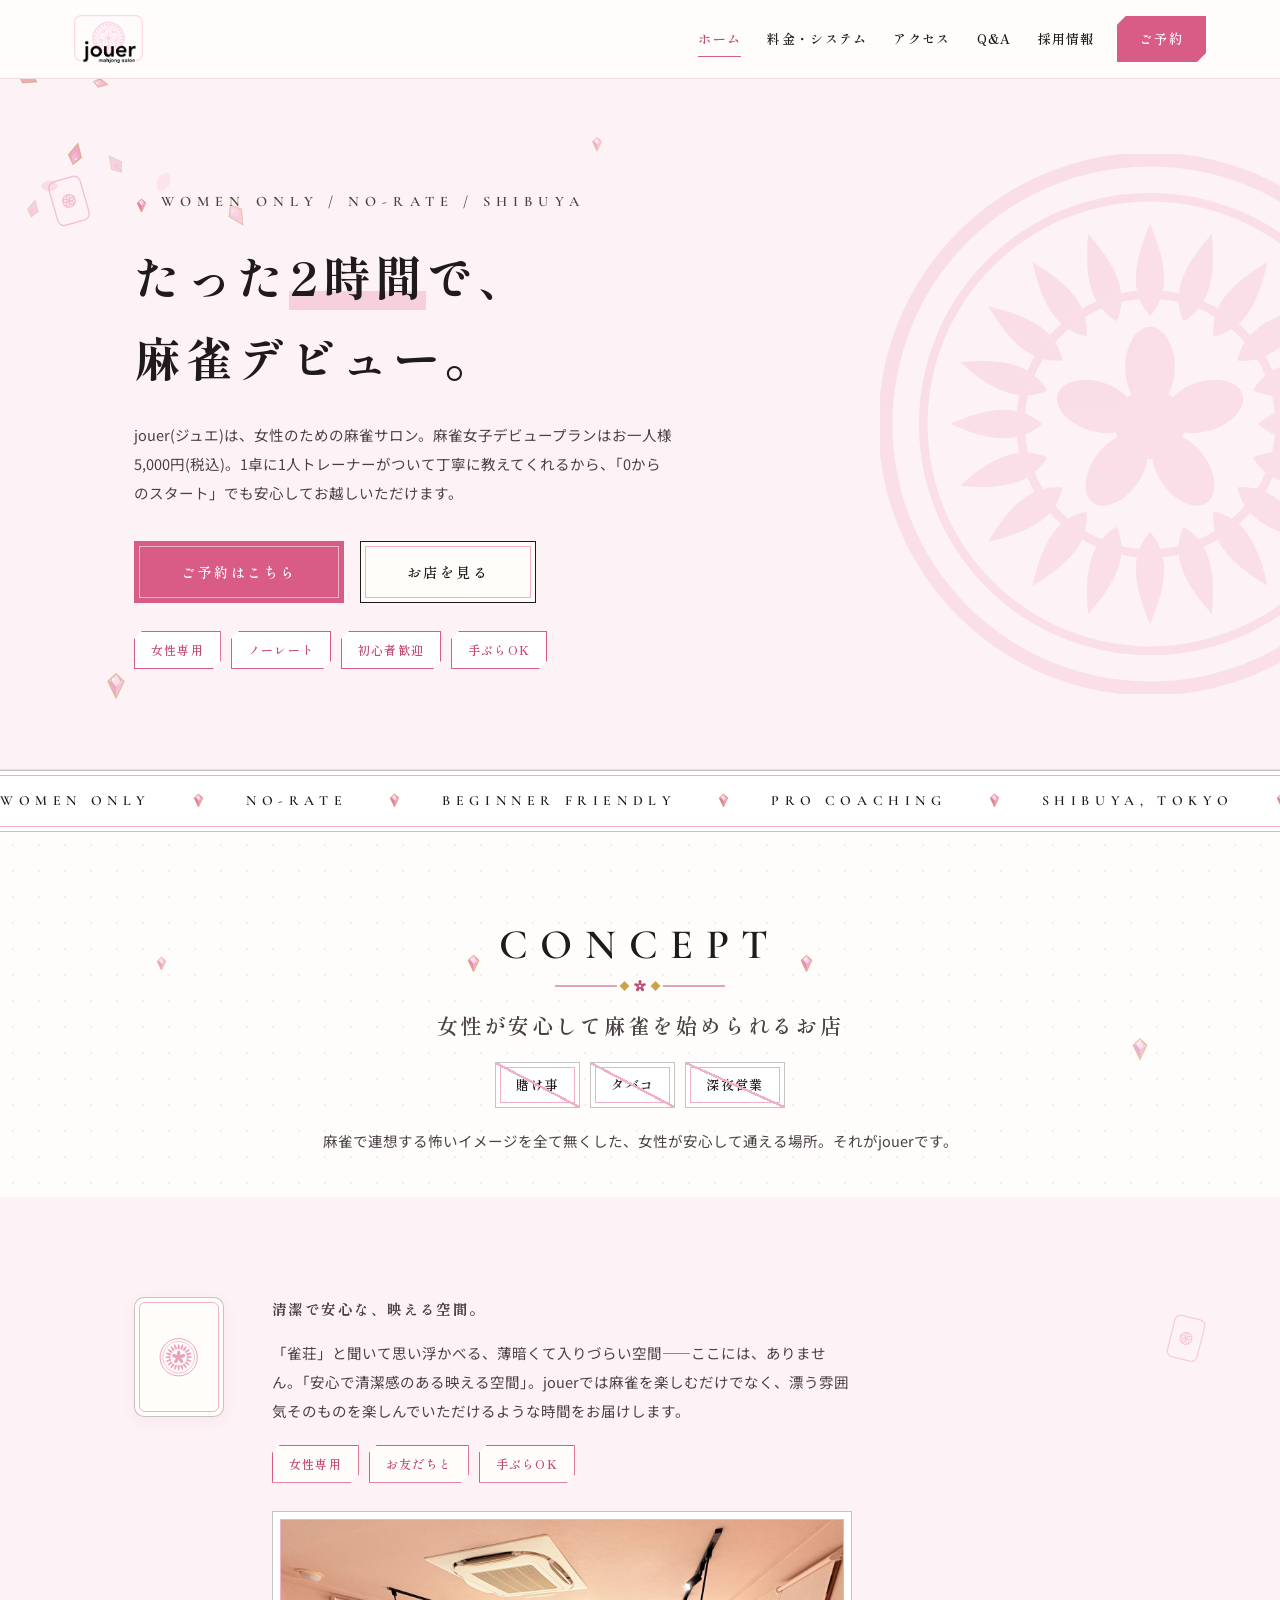
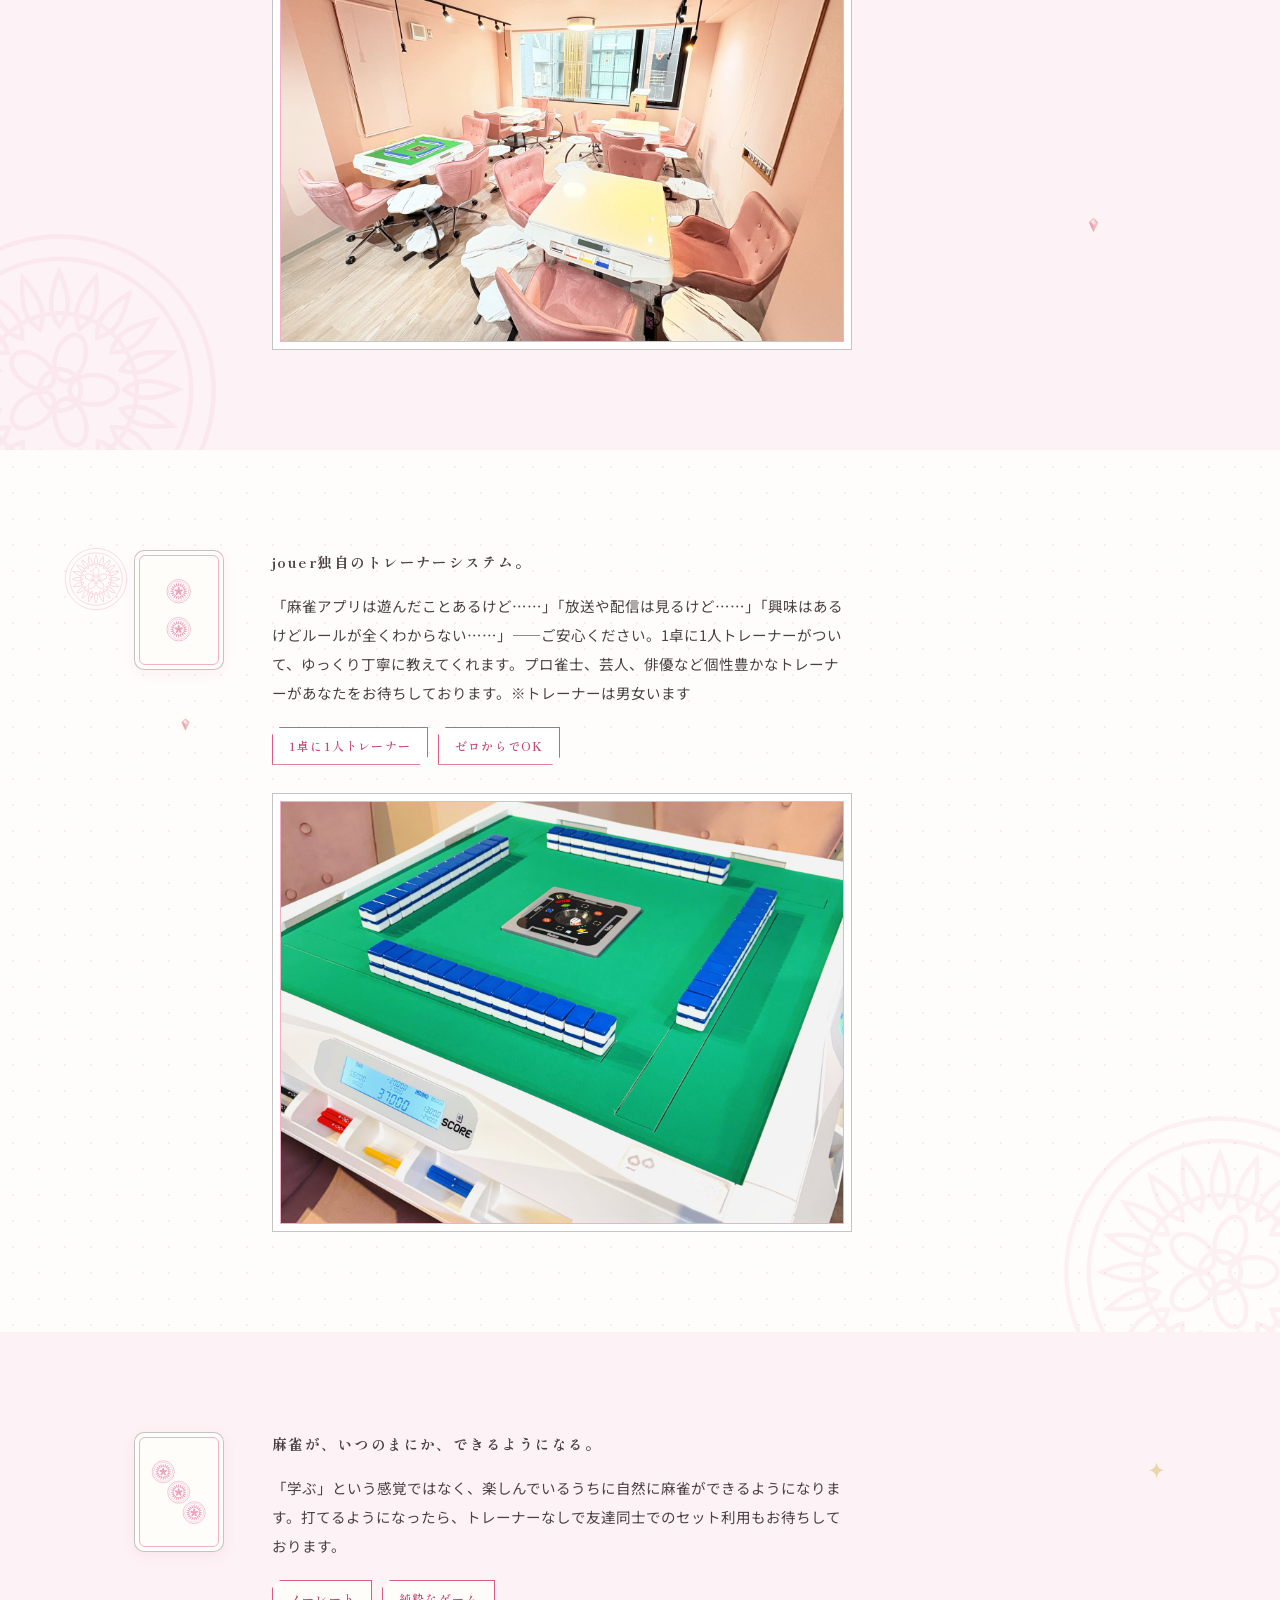
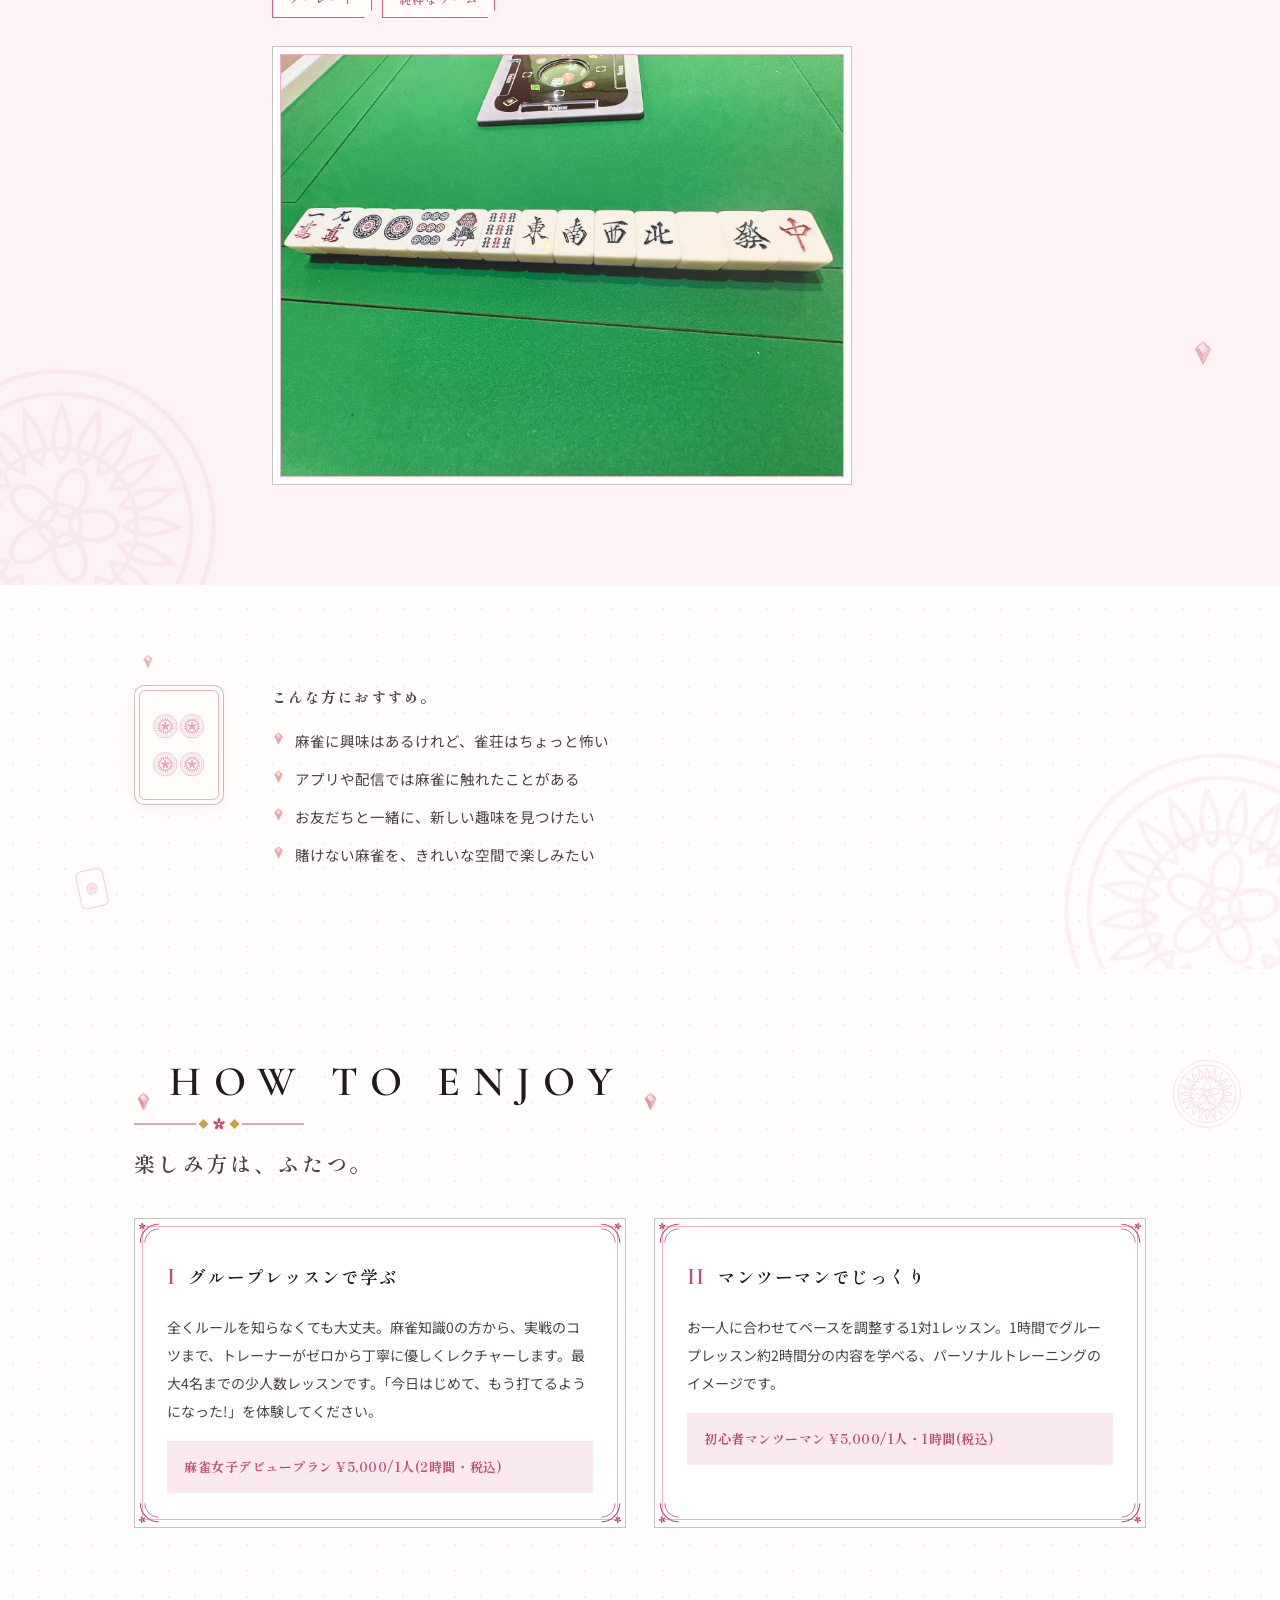
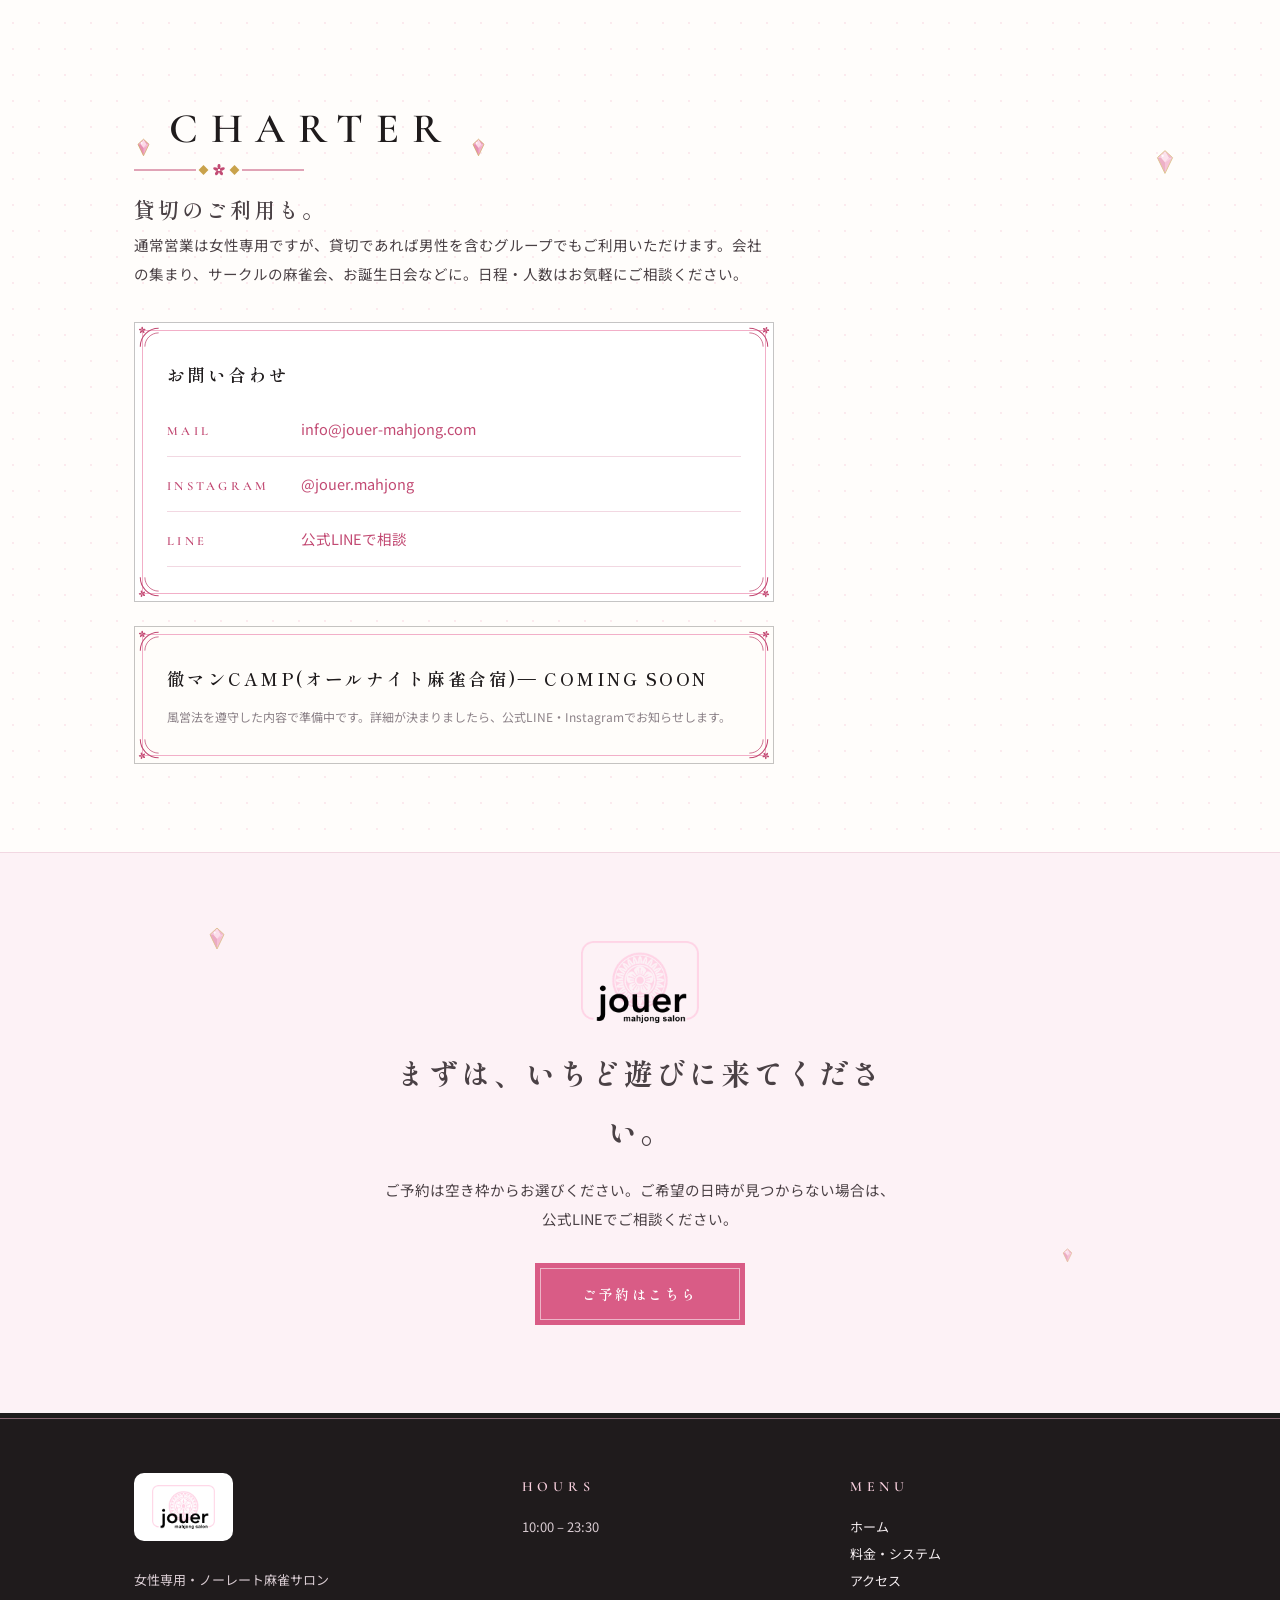
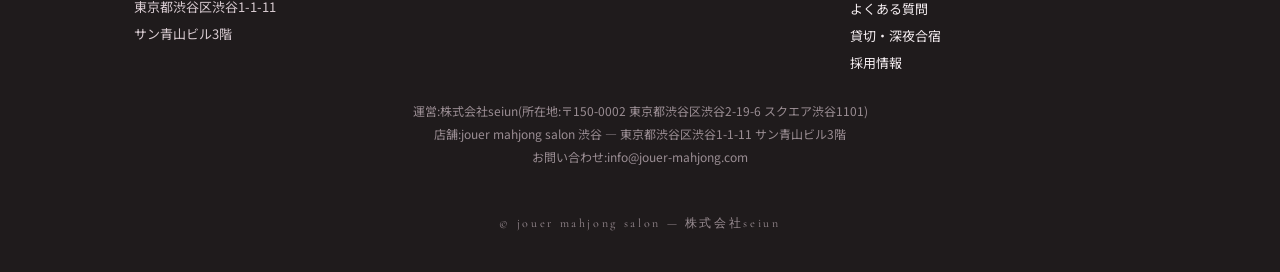
==== index.html @ 338d514d "料金ページ簡素化+トーン統一(v25) price.htmlの料金カードを基本料金主役+内訳1行に簡素化し、4名割の内訳は 「お友だちを誘うほどお得。」ボックスへ常時表示に移設(区分表記は維持)。 f" ====
<!DOCTYPE html>
<html lang="ja">
<head>
<meta charset="UTF-8">
<meta name="viewport" content="width=device-width, initial-scale=1.0">
<title>jouer mahjong salon 渋谷|女性専用・ノーレート麻雀サロン</title>
<meta name="description" content="渋谷の女性専用・ノーレート麻雀サロン jouer(ジュエ)。1卓に1人のトレーナーがついて、ゼロから麻雀を楽しく学べます。賭け事なし・初心者歓迎。">
<!-- ▼▼ 正式公開時にこの1行を削除 ▼▼ -->
<meta name="robots" content="noindex,nofollow">
<link rel="icon" href="logo.png">
<link rel="apple-touch-icon" href="logo.png">
<meta property="og:type" content="website">
<meta property="og:title" content="jouer mahjong salon 渋谷|女性専用・ノーレート麻雀サロン">
<meta property="og:description" content="渋谷の女性専用・ノーレート麻雀サロン jouer(ジュエ)。1卓に1人のトレーナーがついて、ゼロから麻雀を楽しく学べます。賭け事なし・初心者歓迎。">
<meta property="og:image" content="https://jouer-mahjong.com/logo.png">
<script>try{if(!sessionStorage.getItem('jr_op'))document.documentElement.classList.add('op-show')}catch(e){document.documentElement.classList.add('op-show')}</script>
<link rel="preconnect" href="https://fonts.googleapis.com">
<link rel="preconnect" href="https://fonts.gstatic.com" crossorigin>
<link href="https://fonts.googleapis.com/css2?family=Shippori+Mincho:wght@500;600;700&family=Cormorant+Garamond:wght@500;600&family=Noto+Sans+JP:wght@400;500;700&display=swap" rel="stylesheet">
<link rel="stylesheet" href="style.css">
</head>
<body>
<header class="site-head">
  <i class="prog" id="prog" aria-hidden="true"></i>
  <div class="head-in">
    <a class="brand" href="index.html" aria-label="jouer mahjong salon 渋谷 ホーム">
      <img class="logo-img" src="logo.png" alt="jouer mahjong salon">
    </a>
    <nav class="gnav" aria-label="メイン">
      <a href="index.html" class="on">ホーム</a><a href="price.html">料金・システム</a><a href="access.html">アクセス</a><a href="faq.html">Q&amp;A</a><a href="recruit.html">採用情報</a>
      <a class="cta" href="reserve.html">ご予約</a>
    </nav>
  </div>
</header>
<main>

<div class="open-ov" id="opv" aria-hidden="true">
  <div class="op-tiles"><div class="pai pai-back op-t"><span class="om"><svg viewBox="0 0 100 100" fill="#FBDDE9" xmlns="http://www.w3.org/2000/svg" aria-hidden="true"><circle cx="50" cy="50" r="49" fill="none" stroke="#FBDDE9" stroke-width="2.6"/><circle cx="50" cy="50" r="42" fill="none" stroke="#FBDDE9" stroke-width="1.6"/><path d="M50 13 C46.5 21 46.5 26 50 30 C53.5 26 53.5 21 50 13 Z" transform="rotate(0 50 50)"/><path d="M50 13 C46.5 21 46.5 26 50 30 C53.5 26 53.5 21 50 13 Z" transform="rotate(18 50 50)"/><path d="M50 13 C46.5 21 46.5 26 50 30 C53.5 26 53.5 21 50 13 Z" transform="rotate(36 50 50)"/><path d="M50 13 C46.5 21 46.5 26 50 30 C53.5 26 53.5 21 50 13 Z" transform="rotate(54 50 50)"/><path d="M50 13 C46.5 21 46.5 26 50 30 C53.5 26 53.5 21 50 13 Z" transform="rotate(72 50 50)"/><path d="M50 13 C46.5 21 46.5 26 50 30 C53.5 26 53.5 21 50 13 Z" transform="rotate(90 50 50)"/><path d="M50 13 C46.5 21 46.5 26 50 30 C53.5 26 53.5 21 50 13 Z" transform="rotate(108 50 50)"/><path d="M50 13 C46.5 21 46.5 26 50 30 C53.5 26 53.5 21 50 13 Z" transform="rotate(126 50 50)"/><path d="M50 13 C46.5 21 46.5 26 50 30 C53.5 26 53.5 21 50 13 Z" transform="rotate(144 50 50)"/><path d="M50 13 C46.5 21 46.5 26 50 30 C53.5 26 53.5 21 50 13 Z" transform="rotate(162 50 50)"/><path d="M50 13 C46.5 21 46.5 26 50 30 C53.5 26 53.5 21 50 13 Z" transform="rotate(180 50 50)"/><path d="M50 13 C46.5 21 46.5 26 50 30 C53.5 26 53.5 21 50 13 Z" transform="rotate(198 50 50)"/><path d="M50 13 C46.5 21 46.5 26 50 30 C53.5 26 53.5 21 50 13 Z" transform="rotate(216 50 50)"/><path d="M50 13 C46.5 21 46.5 26 50 30 C53.5 26 53.5 21 50 13 Z" transform="rotate(234 50 50)"/><path d="M50 13 C46.5 21 46.5 26 50 30 C53.5 26 53.5 21 50 13 Z" transform="rotate(252 50 50)"/><path d="M50 13 C46.5 21 46.5 26 50 30 C53.5 26 53.5 21 50 13 Z" transform="rotate(270 50 50)"/><path d="M50 13 C46.5 21 46.5 26 50 30 C53.5 26 53.5 21 50 13 Z" transform="rotate(288 50 50)"/><path d="M50 13 C46.5 21 46.5 26 50 30 C53.5 26 53.5 21 50 13 Z" transform="rotate(306 50 50)"/><path d="M50 13 C46.5 21 46.5 26 50 30 C53.5 26 53.5 21 50 13 Z" transform="rotate(324 50 50)"/><path d="M50 13 C46.5 21 46.5 26 50 30 C53.5 26 53.5 21 50 13 Z" transform="rotate(342 50 50)"/><circle cx="50" cy="50" r="24" fill="none" stroke="#FBDDE9" stroke-width="1.6"/><ellipse cx="50" cy="39.5" rx="4.6" ry="7.5" transform="rotate(0 50 50)"/><ellipse cx="50" cy="39.5" rx="4.6" ry="7.5" transform="rotate(72 50 50)"/><ellipse cx="50" cy="39.5" rx="4.6" ry="7.5" transform="rotate(144 50 50)"/><ellipse cx="50" cy="39.5" rx="4.6" ry="7.5" transform="rotate(216 50 50)"/><ellipse cx="50" cy="39.5" rx="4.6" ry="7.5" transform="rotate(288 50 50)"/><circle cx="50" cy="50" r="6.5"/></svg></span></div><div class="pai pai-back op-t"><span class="om"><svg viewBox="0 0 100 100" fill="#FBDDE9" xmlns="http://www.w3.org/2000/svg" aria-hidden="true"><circle cx="50" cy="50" r="49" fill="none" stroke="#FBDDE9" stroke-width="2.6"/><circle cx="50" cy="50" r="42" fill="none" stroke="#FBDDE9" stroke-width="1.6"/><path d="M50 13 C46.5 21 46.5 26 50 30 C53.5 26 53.5 21 50 13 Z" transform="rotate(0 50 50)"/><path d="M50 13 C46.5 21 46.5 26 50 30 C53.5 26 53.5 21 50 13 Z" transform="rotate(18 50 50)"/><path d="M50 13 C46.5 21 46.5 26 50 30 C53.5 26 53.5 21 50 13 Z" transform="rotate(36 50 50)"/><path d="M50 13 C46.5 21 46.5 26 50 30 C53.5 26 53.5 21 50 13 Z" transform="rotate(54 50 50)"/><path d="M50 13 C46.5 21 46.5 26 50 30 C53.5 26 53.5 21 50 13 Z" transform="rotate(72 50 50)"/><path d="M50 13 C46.5 21 46.5 26 50 30 C53.5 26 53.5 21 50 13 Z" transform="rotate(90 50 50)"/><path d="M50 13 C46.5 21 46.5 26 50 30 C53.5 26 53.5 21 50 13 Z" transform="rotate(108 50 50)"/><path d="M50 13 C46.5 21 46.5 26 50 30 C53.5 26 53.5 21 50 13 Z" transform="rotate(126 50 50)"/><path d="M50 13 C46.5 21 46.5 26 50 30 C53.5 26 53.5 21 50 13 Z" transform="rotate(144 50 50)"/><path d="M50 13 C46.5 21 46.5 26 50 30 C53.5 26 53.5 21 50 13 Z" transform="rotate(162 50 50)"/><path d="M50 13 C46.5 21 46.5 26 50 30 C53.5 26 53.5 21 50 13 Z" transform="rotate(180 50 50)"/><path d="M50 13 C46.5 21 46.5 26 50 30 C53.5 26 53.5 21 50 13 Z" transform="rotate(198 50 50)"/><path d="M50 13 C46.5 21 46.5 26 50 30 C53.5 26 53.5 21 50 13 Z" transform="rotate(216 50 50)"/><path d="M50 13 C46.5 21 46.5 26 50 30 C53.5 26 53.5 21 50 13 Z" transform="rotate(234 50 50)"/><path d="M50 13 C46.5 21 46.5 26 50 30 C53.5 26 53.5 21 50 13 Z" transform="rotate(252 50 50)"/><path d="M50 13 C46.5 21 46.5 26 50 30 C53.5 26 53.5 21 50 13 Z" transform="rotate(270 50 50)"/><path d="M50 13 C46.5 21 46.5 26 50 30 C53.5 26 53.5 21 50 13 Z" transform="rotate(288 50 50)"/><path d="M50 13 C46.5 21 46.5 26 50 30 C53.5 26 53.5 21 50 13 Z" transform="rotate(306 50 50)"/><path d="M50 13 C46.5 21 46.5 26 50 30 C53.5 26 53.5 21 50 13 Z" transform="rotate(324 50 50)"/><path d="M50 13 C46.5 21 46.5 26 50 30 C53.5 26 53.5 21 50 13 Z" transform="rotate(342 50 50)"/><circle cx="50" cy="50" r="24" fill="none" stroke="#FBDDE9" stroke-width="1.6"/><ellipse cx="50" cy="39.5" rx="4.6" ry="7.5" transform="rotate(0 50 50)"/><ellipse cx="50" cy="39.5" rx="4.6" ry="7.5" transform="rotate(72 50 50)"/><ellipse cx="50" cy="39.5" rx="4.6" ry="7.5" transform="rotate(144 50 50)"/><ellipse cx="50" cy="39.5" rx="4.6" ry="7.5" transform="rotate(216 50 50)"/><ellipse cx="50" cy="39.5" rx="4.6" ry="7.5" transform="rotate(288 50 50)"/><circle cx="50" cy="50" r="6.5"/></svg></span></div><div class="pai pai-back op-t"><span class="om"><svg viewBox="0 0 100 100" fill="#FBDDE9" xmlns="http://www.w3.org/2000/svg" aria-hidden="true"><circle cx="50" cy="50" r="49" fill="none" stroke="#FBDDE9" stroke-width="2.6"/><circle cx="50" cy="50" r="42" fill="none" stroke="#FBDDE9" stroke-width="1.6"/><path d="M50 13 C46.5 21 46.5 26 50 30 C53.5 26 53.5 21 50 13 Z" transform="rotate(0 50 50)"/><path d="M50 13 C46.5 21 46.5 26 50 30 C53.5 26 53.5 21 50 13 Z" transform="rotate(18 50 50)"/><path d="M50 13 C46.5 21 46.5 26 50 30 C53.5 26 53.5 21 50 13 Z" transform="rotate(36 50 50)"/><path d="M50 13 C46.5 21 46.5 26 50 30 C53.5 26 53.5 21 50 13 Z" transform="rotate(54 50 50)"/><path d="M50 13 C46.5 21 46.5 26 50 30 C53.5 26 53.5 21 50 13 Z" transform="rotate(72 50 50)"/><path d="M50 13 C46.5 21 46.5 26 50 30 C53.5 26 53.5 21 50 13 Z" transform="rotate(90 50 50)"/><path d="M50 13 C46.5 21 46.5 26 50 30 C53.5 26 53.5 21 50 13 Z" transform="rotate(108 50 50)"/><path d="M50 13 C46.5 21 46.5 26 50 30 C53.5 26 53.5 21 50 13 Z" transform="rotate(126 50 50)"/><path d="M50 13 C46.5 21 46.5 26 50 30 C53.5 26 53.5 21 50 13 Z" transform="rotate(144 50 50)"/><path d="M50 13 C46.5 21 46.5 26 50 30 C53.5 26 53.5 21 50 13 Z" transform="rotate(162 50 50)"/><path d="M50 13 C46.5 21 46.5 26 50 30 C53.5 26 53.5 21 50 13 Z" transform="rotate(180 50 50)"/><path d="M50 13 C46.5 21 46.5 26 50 30 C53.5 26 53.5 21 50 13 Z" transform="rotate(198 50 50)"/><path d="M50 13 C46.5 21 46.5 26 50 30 C53.5 26 53.5 21 50 13 Z" transform="rotate(216 50 50)"/><path d="M50 13 C46.5 21 46.5 26 50 30 C53.5 26 53.5 21 50 13 Z" transform="rotate(234 50 50)"/><path d="M50 13 C46.5 21 46.5 26 50 30 C53.5 26 53.5 21 50 13 Z" transform="rotate(252 50 50)"/><path d="M50 13 C46.5 21 46.5 26 50 30 C53.5 26 53.5 21 50 13 Z" transform="rotate(270 50 50)"/><path d="M50 13 C46.5 21 46.5 26 50 30 C53.5 26 53.5 21 50 13 Z" transform="rotate(288 50 50)"/><path d="M50 13 C46.5 21 46.5 26 50 30 C53.5 26 53.5 21 50 13 Z" transform="rotate(306 50 50)"/><path d="M50 13 C46.5 21 46.5 26 50 30 C53.5 26 53.5 21 50 13 Z" transform="rotate(324 50 50)"/><path d="M50 13 C46.5 21 46.5 26 50 30 C53.5 26 53.5 21 50 13 Z" transform="rotate(342 50 50)"/><circle cx="50" cy="50" r="24" fill="none" stroke="#FBDDE9" stroke-width="1.6"/><ellipse cx="50" cy="39.5" rx="4.6" ry="7.5" transform="rotate(0 50 50)"/><ellipse cx="50" cy="39.5" rx="4.6" ry="7.5" transform="rotate(72 50 50)"/><ellipse cx="50" cy="39.5" rx="4.6" ry="7.5" transform="rotate(144 50 50)"/><ellipse cx="50" cy="39.5" rx="4.6" ry="7.5" transform="rotate(216 50 50)"/><ellipse cx="50" cy="39.5" rx="4.6" ry="7.5" transform="rotate(288 50 50)"/><circle cx="50" cy="50" r="6.5"/></svg></span></div><div class="pai pai-back op-t"><span class="om"><svg viewBox="0 0 100 100" fill="#FBDDE9" xmlns="http://www.w3.org/2000/svg" aria-hidden="true"><circle cx="50" cy="50" r="49" fill="none" stroke="#FBDDE9" stroke-width="2.6"/><circle cx="50" cy="50" r="42" fill="none" stroke="#FBDDE9" stroke-width="1.6"/><path d="M50 13 C46.5 21 46.5 26 50 30 C53.5 26 53.5 21 50 13 Z" transform="rotate(0 50 50)"/><path d="M50 13 C46.5 21 46.5 26 50 30 C53.5 26 53.5 21 50 13 Z" transform="rotate(18 50 50)"/><path d="M50 13 C46.5 21 46.5 26 50 30 C53.5 26 53.5 21 50 13 Z" transform="rotate(36 50 50)"/><path d="M50 13 C46.5 21 46.5 26 50 30 C53.5 26 53.5 21 50 13 Z" transform="rotate(54 50 50)"/><path d="M50 13 C46.5 21 46.5 26 50 30 C53.5 26 53.5 21 50 13 Z" transform="rotate(72 50 50)"/><path d="M50 13 C46.5 21 46.5 26 50 30 C53.5 26 53.5 21 50 13 Z" transform="rotate(90 50 50)"/><path d="M50 13 C46.5 21 46.5 26 50 30 C53.5 26 53.5 21 50 13 Z" transform="rotate(108 50 50)"/><path d="M50 13 C46.5 21 46.5 26 50 30 C53.5 26 53.5 21 50 13 Z" transform="rotate(126 50 50)"/><path d="M50 13 C46.5 21 46.5 26 50 30 C53.5 26 53.5 21 50 13 Z" transform="rotate(144 50 50)"/><path d="M50 13 C46.5 21 46.5 26 50 30 C53.5 26 53.5 21 50 13 Z" transform="rotate(162 50 50)"/><path d="M50 13 C46.5 21 46.5 26 50 30 C53.5 26 53.5 21 50 13 Z" transform="rotate(180 50 50)"/><path d="M50 13 C46.5 21 46.5 26 50 30 C53.5 26 53.5 21 50 13 Z" transform="rotate(198 50 50)"/><path d="M50 13 C46.5 21 46.5 26 50 30 C53.5 26 53.5 21 50 13 Z" transform="rotate(216 50 50)"/><path d="M50 13 C46.5 21 46.5 26 50 30 C53.5 26 53.5 21 50 13 Z" transform="rotate(234 50 50)"/><path d="M50 13 C46.5 21 46.5 26 50 30 C53.5 26 53.5 21 50 13 Z" transform="rotate(252 50 50)"/><path d="M50 13 C46.5 21 46.5 26 50 30 C53.5 26 53.5 21 50 13 Z" transform="rotate(270 50 50)"/><path d="M50 13 C46.5 21 46.5 26 50 30 C53.5 26 53.5 21 50 13 Z" transform="rotate(288 50 50)"/><path d="M50 13 C46.5 21 46.5 26 50 30 C53.5 26 53.5 21 50 13 Z" transform="rotate(306 50 50)"/><path d="M50 13 C46.5 21 46.5 26 50 30 C53.5 26 53.5 21 50 13 Z" transform="rotate(324 50 50)"/><path d="M50 13 C46.5 21 46.5 26 50 30 C53.5 26 53.5 21 50 13 Z" transform="rotate(342 50 50)"/><circle cx="50" cy="50" r="24" fill="none" stroke="#FBDDE9" stroke-width="1.6"/><ellipse cx="50" cy="39.5" rx="4.6" ry="7.5" transform="rotate(0 50 50)"/><ellipse cx="50" cy="39.5" rx="4.6" ry="7.5" transform="rotate(72 50 50)"/><ellipse cx="50" cy="39.5" rx="4.6" ry="7.5" transform="rotate(144 50 50)"/><ellipse cx="50" cy="39.5" rx="4.6" ry="7.5" transform="rotate(216 50 50)"/><ellipse cx="50" cy="39.5" rx="4.6" ry="7.5" transform="rotate(288 50 50)"/><circle cx="50" cy="50" r="6.5"/></svg></span></div><div class="pai pai-back op-t"><span class="om"><svg viewBox="0 0 100 100" fill="#FBDDE9" xmlns="http://www.w3.org/2000/svg" aria-hidden="true"><circle cx="50" cy="50" r="49" fill="none" stroke="#FBDDE9" stroke-width="2.6"/><circle cx="50" cy="50" r="42" fill="none" stroke="#FBDDE9" stroke-width="1.6"/><path d="M50 13 C46.5 21 46.5 26 50 30 C53.5 26 53.5 21 50 13 Z" transform="rotate(0 50 50)"/><path d="M50 13 C46.5 21 46.5 26 50 30 C53.5 26 53.5 21 50 13 Z" transform="rotate(18 50 50)"/><path d="M50 13 C46.5 21 46.5 26 50 30 C53.5 26 53.5 21 50 13 Z" transform="rotate(36 50 50)"/><path d="M50 13 C46.5 21 46.5 26 50 30 C53.5 26 53.5 21 50 13 Z" transform="rotate(54 50 50)"/><path d="M50 13 C46.5 21 46.5 26 50 30 C53.5 26 53.5 21 50 13 Z" transform="rotate(72 50 50)"/><path d="M50 13 C46.5 21 46.5 26 50 30 C53.5 26 53.5 21 50 13 Z" transform="rotate(90 50 50)"/><path d="M50 13 C46.5 21 46.5 26 50 30 C53.5 26 53.5 21 50 13 Z" transform="rotate(108 50 50)"/><path d="M50 13 C46.5 21 46.5 26 50 30 C53.5 26 53.5 21 50 13 Z" transform="rotate(126 50 50)"/><path d="M50 13 C46.5 21 46.5 26 50 30 C53.5 26 53.5 21 50 13 Z" transform="rotate(144 50 50)"/><path d="M50 13 C46.5 21 46.5 26 50 30 C53.5 26 53.5 21 50 13 Z" transform="rotate(162 50 50)"/><path d="M50 13 C46.5 21 46.5 26 50 30 C53.5 26 53.5 21 50 13 Z" transform="rotate(180 50 50)"/><path d="M50 13 C46.5 21 46.5 26 50 30 C53.5 26 53.5 21 50 13 Z" transform="rotate(198 50 50)"/><path d="M50 13 C46.5 21 46.5 26 50 30 C53.5 26 53.5 21 50 13 Z" transform="rotate(216 50 50)"/><path d="M50 13 C46.5 21 46.5 26 50 30 C53.5 26 53.5 21 50 13 Z" transform="rotate(234 50 50)"/><path d="M50 13 C46.5 21 46.5 26 50 30 C53.5 26 53.5 21 50 13 Z" transform="rotate(252 50 50)"/><path d="M50 13 C46.5 21 46.5 26 50 30 C53.5 26 53.5 21 50 13 Z" transform="rotate(270 50 50)"/><path d="M50 13 C46.5 21 46.5 26 50 30 C53.5 26 53.5 21 50 13 Z" transform="rotate(288 50 50)"/><path d="M50 13 C46.5 21 46.5 26 50 30 C53.5 26 53.5 21 50 13 Z" transform="rotate(306 50 50)"/><path d="M50 13 C46.5 21 46.5 26 50 30 C53.5 26 53.5 21 50 13 Z" transform="rotate(324 50 50)"/><path d="M50 13 C46.5 21 46.5 26 50 30 C53.5 26 53.5 21 50 13 Z" transform="rotate(342 50 50)"/><circle cx="50" cy="50" r="24" fill="none" stroke="#FBDDE9" stroke-width="1.6"/><ellipse cx="50" cy="39.5" rx="4.6" ry="7.5" transform="rotate(0 50 50)"/><ellipse cx="50" cy="39.5" rx="4.6" ry="7.5" transform="rotate(72 50 50)"/><ellipse cx="50" cy="39.5" rx="4.6" ry="7.5" transform="rotate(144 50 50)"/><ellipse cx="50" cy="39.5" rx="4.6" ry="7.5" transform="rotate(216 50 50)"/><ellipse cx="50" cy="39.5" rx="4.6" ry="7.5" transform="rotate(288 50 50)"/><circle cx="50" cy="50" r="6.5"/></svg></span></div></div>
  <div class="op-brand"><img src="logo.png" alt="jouer mahjong salon"></div>
  <p class="op-skip">TAP TO SKIP</p>
</div>

<nav class="rail" id="rail" aria-label="章の進行"><a href="#ch-1"><svg viewBox="0 0 90 120" xmlns="http://www.w3.org/2000/svg" aria-hidden="true"><g fill="#EBA0BC" transform="translate(18 33) scale(0.5400)"><circle cx="50" cy="50" r="49" fill="none" stroke="#EBA0BC" stroke-width="2.6"/><circle cx="50" cy="50" r="42" fill="none" stroke="#EBA0BC" stroke-width="1.6"/><path d="M50 13 C46.5 21 46.5 26 50 30 C53.5 26 53.5 21 50 13 Z" transform="rotate(0 50 50)"/><path d="M50 13 C46.5 21 46.5 26 50 30 C53.5 26 53.5 21 50 13 Z" transform="rotate(18 50 50)"/><path d="M50 13 C46.5 21 46.5 26 50 30 C53.5 26 53.5 21 50 13 Z" transform="rotate(36 50 50)"/><path d="M50 13 C46.5 21 46.5 26 50 30 C53.5 26 53.5 21 50 13 Z" transform="rotate(54 50 50)"/><path d="M50 13 C46.5 21 46.5 26 50 30 C53.5 26 53.5 21 50 13 Z" transform="rotate(72 50 50)"/><path d="M50 13 C46.5 21 46.5 26 50 30 C53.5 26 53.5 21 50 13 Z" transform="rotate(90 50 50)"/><path d="M50 13 C46.5 21 46.5 26 50 30 C53.5 26 53.5 21 50 13 Z" transform="rotate(108 50 50)"/><path d="M50 13 C46.5 21 46.5 26 50 30 C53.5 26 53.5 21 50 13 Z" transform="rotate(126 50 50)"/><path d="M50 13 C46.5 21 46.5 26 50 30 C53.5 26 53.5 21 50 13 Z" transform="rotate(144 50 50)"/><path d="M50 13 C46.5 21 46.5 26 50 30 C53.5 26 53.5 21 50 13 Z" transform="rotate(162 50 50)"/><path d="M50 13 C46.5 21 46.5 26 50 30 C53.5 26 53.5 21 50 13 Z" transform="rotate(180 50 50)"/><path d="M50 13 C46.5 21 46.5 26 50 30 C53.5 26 53.5 21 50 13 Z" transform="rotate(198 50 50)"/><path d="M50 13 C46.5 21 46.5 26 50 30 C53.5 26 53.5 21 50 13 Z" transform="rotate(216 50 50)"/><path d="M50 13 C46.5 21 46.5 26 50 30 C53.5 26 53.5 21 50 13 Z" transform="rotate(234 50 50)"/><path d="M50 13 C46.5 21 46.5 26 50 30 C53.5 26 53.5 21 50 13 Z" transform="rotate(252 50 50)"/><path d="M50 13 C46.5 21 46.5 26 50 30 C53.5 26 53.5 21 50 13 Z" transform="rotate(270 50 50)"/><path d="M50 13 C46.5 21 46.5 26 50 30 C53.5 26 53.5 21 50 13 Z" transform="rotate(288 50 50)"/><path d="M50 13 C46.5 21 46.5 26 50 30 C53.5 26 53.5 21 50 13 Z" transform="rotate(306 50 50)"/><path d="M50 13 C46.5 21 46.5 26 50 30 C53.5 26 53.5 21 50 13 Z" transform="rotate(324 50 50)"/><path d="M50 13 C46.5 21 46.5 26 50 30 C53.5 26 53.5 21 50 13 Z" transform="rotate(342 50 50)"/><circle cx="50" cy="50" r="24" fill="none" stroke="#EBA0BC" stroke-width="1.6"/><ellipse cx="50" cy="39.5" rx="4.6" ry="7.5" transform="rotate(0 50 50)"/><ellipse cx="50" cy="39.5" rx="4.6" ry="7.5" transform="rotate(72 50 50)"/><ellipse cx="50" cy="39.5" rx="4.6" ry="7.5" transform="rotate(144 50 50)"/><ellipse cx="50" cy="39.5" rx="4.6" ry="7.5" transform="rotate(216 50 50)"/><ellipse cx="50" cy="39.5" rx="4.6" ry="7.5" transform="rotate(288 50 50)"/><circle cx="50" cy="50" r="6.5"/></g></svg></a><a href="#ch-2"><svg viewBox="0 0 90 120" xmlns="http://www.w3.org/2000/svg" aria-hidden="true"><g fill="#EBA0BC" transform="translate(28 16) scale(0.3400)"><circle cx="50" cy="50" r="49" fill="none" stroke="#EBA0BC" stroke-width="2.6"/><circle cx="50" cy="50" r="42" fill="none" stroke="#EBA0BC" stroke-width="1.6"/><path d="M50 13 C46.5 21 46.5 26 50 30 C53.5 26 53.5 21 50 13 Z" transform="rotate(0 50 50)"/><path d="M50 13 C46.5 21 46.5 26 50 30 C53.5 26 53.5 21 50 13 Z" transform="rotate(18 50 50)"/><path d="M50 13 C46.5 21 46.5 26 50 30 C53.5 26 53.5 21 50 13 Z" transform="rotate(36 50 50)"/><path d="M50 13 C46.5 21 46.5 26 50 30 C53.5 26 53.5 21 50 13 Z" transform="rotate(54 50 50)"/><path d="M50 13 C46.5 21 46.5 26 50 30 C53.5 26 53.5 21 50 13 Z" transform="rotate(72 50 50)"/><path d="M50 13 C46.5 21 46.5 26 50 30 C53.5 26 53.5 21 50 13 Z" transform="rotate(90 50 50)"/><path d="M50 13 C46.5 21 46.5 26 50 30 C53.5 26 53.5 21 50 13 Z" transform="rotate(108 50 50)"/><path d="M50 13 C46.5 21 46.5 26 50 30 C53.5 26 53.5 21 50 13 Z" transform="rotate(126 50 50)"/><path d="M50 13 C46.5 21 46.5 26 50 30 C53.5 26 53.5 21 50 13 Z" transform="rotate(144 50 50)"/><path d="M50 13 C46.5 21 46.5 26 50 30 C53.5 26 53.5 21 50 13 Z" transform="rotate(162 50 50)"/><path d="M50 13 C46.5 21 46.5 26 50 30 C53.5 26 53.5 21 50 13 Z" transform="rotate(180 50 50)"/><path d="M50 13 C46.5 21 46.5 26 50 30 C53.5 26 53.5 21 50 13 Z" transform="rotate(198 50 50)"/><path d="M50 13 C46.5 21 46.5 26 50 30 C53.5 26 53.5 21 50 13 Z" transform="rotate(216 50 50)"/><path d="M50 13 C46.5 21 46.5 26 50 30 C53.5 26 53.5 21 50 13 Z" transform="rotate(234 50 50)"/><path d="M50 13 C46.5 21 46.5 26 50 30 C53.5 26 53.5 21 50 13 Z" transform="rotate(252 50 50)"/><path d="M50 13 C46.5 21 46.5 26 50 30 C53.5 26 53.5 21 50 13 Z" transform="rotate(270 50 50)"/><path d="M50 13 C46.5 21 46.5 26 50 30 C53.5 26 53.5 21 50 13 Z" transform="rotate(288 50 50)"/><path d="M50 13 C46.5 21 46.5 26 50 30 C53.5 26 53.5 21 50 13 Z" transform="rotate(306 50 50)"/><path d="M50 13 C46.5 21 46.5 26 50 30 C53.5 26 53.5 21 50 13 Z" transform="rotate(324 50 50)"/><path d="M50 13 C46.5 21 46.5 26 50 30 C53.5 26 53.5 21 50 13 Z" transform="rotate(342 50 50)"/><circle cx="50" cy="50" r="24" fill="none" stroke="#EBA0BC" stroke-width="1.6"/><ellipse cx="50" cy="39.5" rx="4.6" ry="7.5" transform="rotate(0 50 50)"/><ellipse cx="50" cy="39.5" rx="4.6" ry="7.5" transform="rotate(72 50 50)"/><ellipse cx="50" cy="39.5" rx="4.6" ry="7.5" transform="rotate(144 50 50)"/><ellipse cx="50" cy="39.5" rx="4.6" ry="7.5" transform="rotate(216 50 50)"/><ellipse cx="50" cy="39.5" rx="4.6" ry="7.5" transform="rotate(288 50 50)"/><circle cx="50" cy="50" r="6.5"/></g><g fill="#EBA0BC" transform="translate(28 70) scale(0.3400)"><circle cx="50" cy="50" r="49" fill="none" stroke="#EBA0BC" stroke-width="2.6"/><circle cx="50" cy="50" r="42" fill="none" stroke="#EBA0BC" stroke-width="1.6"/><path d="M50 13 C46.5 21 46.5 26 50 30 C53.5 26 53.5 21 50 13 Z" transform="rotate(0 50 50)"/><path d="M50 13 C46.5 21 46.5 26 50 30 C53.5 26 53.5 21 50 13 Z" transform="rotate(18 50 50)"/><path d="M50 13 C46.5 21 46.5 26 50 30 C53.5 26 53.5 21 50 13 Z" transform="rotate(36 50 50)"/><path d="M50 13 C46.5 21 46.5 26 50 30 C53.5 26 53.5 21 50 13 Z" transform="rotate(54 50 50)"/><path d="M50 13 C46.5 21 46.5 26 50 30 C53.5 26 53.5 21 50 13 Z" transform="rotate(72 50 50)"/><path d="M50 13 C46.5 21 46.5 26 50 30 C53.5 26 53.5 21 50 13 Z" transform="rotate(90 50 50)"/><path d="M50 13 C46.5 21 46.5 26 50 30 C53.5 26 53.5 21 50 13 Z" transform="rotate(108 50 50)"/><path d="M50 13 C46.5 21 46.5 26 50 30 C53.5 26 53.5 21 50 13 Z" transform="rotate(126 50 50)"/><path d="M50 13 C46.5 21 46.5 26 50 30 C53.5 26 53.5 21 50 13 Z" transform="rotate(144 50 50)"/><path d="M50 13 C46.5 21 46.5 26 50 30 C53.5 26 53.5 21 50 13 Z" transform="rotate(162 50 50)"/><path d="M50 13 C46.5 21 46.5 26 50 30 C53.5 26 53.5 21 50 13 Z" transform="rotate(180 50 50)"/><path d="M50 13 C46.5 21 46.5 26 50 30 C53.5 26 53.5 21 50 13 Z" transform="rotate(198 50 50)"/><path d="M50 13 C46.5 21 46.5 26 50 30 C53.5 26 53.5 21 50 13 Z" transform="rotate(216 50 50)"/><path d="M50 13 C46.5 21 46.5 26 50 30 C53.5 26 53.5 21 50 13 Z" transform="rotate(234 50 50)"/><path d="M50 13 C46.5 21 46.5 26 50 30 C53.5 26 53.5 21 50 13 Z" transform="rotate(252 50 50)"/><path d="M50 13 C46.5 21 46.5 26 50 30 C53.5 26 53.5 21 50 13 Z" transform="rotate(270 50 50)"/><path d="M50 13 C46.5 21 46.5 26 50 30 C53.5 26 53.5 21 50 13 Z" transform="rotate(288 50 50)"/><path d="M50 13 C46.5 21 46.5 26 50 30 C53.5 26 53.5 21 50 13 Z" transform="rotate(306 50 50)"/><path d="M50 13 C46.5 21 46.5 26 50 30 C53.5 26 53.5 21 50 13 Z" transform="rotate(324 50 50)"/><path d="M50 13 C46.5 21 46.5 26 50 30 C53.5 26 53.5 21 50 13 Z" transform="rotate(342 50 50)"/><circle cx="50" cy="50" r="24" fill="none" stroke="#EBA0BC" stroke-width="1.6"/><ellipse cx="50" cy="39.5" rx="4.6" ry="7.5" transform="rotate(0 50 50)"/><ellipse cx="50" cy="39.5" rx="4.6" ry="7.5" transform="rotate(72 50 50)"/><ellipse cx="50" cy="39.5" rx="4.6" ry="7.5" transform="rotate(144 50 50)"/><ellipse cx="50" cy="39.5" rx="4.6" ry="7.5" transform="rotate(216 50 50)"/><ellipse cx="50" cy="39.5" rx="4.6" ry="7.5" transform="rotate(288 50 50)"/><circle cx="50" cy="50" r="6.5"/></g></svg></a><a href="#ch-3"><svg viewBox="0 0 90 120" xmlns="http://www.w3.org/2000/svg" aria-hidden="true"><g fill="#EBA0BC" transform="translate(7 15) scale(0.3200)"><circle cx="50" cy="50" r="49" fill="none" stroke="#EBA0BC" stroke-width="2.6"/><circle cx="50" cy="50" r="42" fill="none" stroke="#EBA0BC" stroke-width="1.6"/><path d="M50 13 C46.5 21 46.5 26 50 30 C53.5 26 53.5 21 50 13 Z" transform="rotate(0 50 50)"/><path d="M50 13 C46.5 21 46.5 26 50 30 C53.5 26 53.5 21 50 13 Z" transform="rotate(18 50 50)"/><path d="M50 13 C46.5 21 46.5 26 50 30 C53.5 26 53.5 21 50 13 Z" transform="rotate(36 50 50)"/><path d="M50 13 C46.5 21 46.5 26 50 30 C53.5 26 53.5 21 50 13 Z" transform="rotate(54 50 50)"/><path d="M50 13 C46.5 21 46.5 26 50 30 C53.5 26 53.5 21 50 13 Z" transform="rotate(72 50 50)"/><path d="M50 13 C46.5 21 46.5 26 50 30 C53.5 26 53.5 21 50 13 Z" transform="rotate(90 50 50)"/><path d="M50 13 C46.5 21 46.5 26 50 30 C53.5 26 53.5 21 50 13 Z" transform="rotate(108 50 50)"/><path d="M50 13 C46.5 21 46.5 26 50 30 C53.5 26 53.5 21 50 13 Z" transform="rotate(126 50 50)"/><path d="M50 13 C46.5 21 46.5 26 50 30 C53.5 26 53.5 21 50 13 Z" transform="rotate(144 50 50)"/><path d="M50 13 C46.5 21 46.5 26 50 30 C53.5 26 53.5 21 50 13 Z" transform="rotate(162 50 50)"/><path d="M50 13 C46.5 21 46.5 26 50 30 C53.5 26 53.5 21 50 13 Z" transform="rotate(180 50 50)"/><path d="M50 13 C46.5 21 46.5 26 50 30 C53.5 26 53.5 21 50 13 Z" transform="rotate(198 50 50)"/><path d="M50 13 C46.5 21 46.5 26 50 30 C53.5 26 53.5 21 50 13 Z" transform="rotate(216 50 50)"/><path d="M50 13 C46.5 21 46.5 26 50 30 C53.5 26 53.5 21 50 13 Z" transform="rotate(234 50 50)"/><path d="M50 13 C46.5 21 46.5 26 50 30 C53.5 26 53.5 21 50 13 Z" transform="rotate(252 50 50)"/><path d="M50 13 C46.5 21 46.5 26 50 30 C53.5 26 53.5 21 50 13 Z" transform="rotate(270 50 50)"/><path d="M50 13 C46.5 21 46.5 26 50 30 C53.5 26 53.5 21 50 13 Z" transform="rotate(288 50 50)"/><path d="M50 13 C46.5 21 46.5 26 50 30 C53.5 26 53.5 21 50 13 Z" transform="rotate(306 50 50)"/><path d="M50 13 C46.5 21 46.5 26 50 30 C53.5 26 53.5 21 50 13 Z" transform="rotate(324 50 50)"/><path d="M50 13 C46.5 21 46.5 26 50 30 C53.5 26 53.5 21 50 13 Z" transform="rotate(342 50 50)"/><circle cx="50" cy="50" r="24" fill="none" stroke="#EBA0BC" stroke-width="1.6"/><ellipse cx="50" cy="39.5" rx="4.6" ry="7.5" transform="rotate(0 50 50)"/><ellipse cx="50" cy="39.5" rx="4.6" ry="7.5" transform="rotate(72 50 50)"/><ellipse cx="50" cy="39.5" rx="4.6" ry="7.5" transform="rotate(144 50 50)"/><ellipse cx="50" cy="39.5" rx="4.6" ry="7.5" transform="rotate(216 50 50)"/><ellipse cx="50" cy="39.5" rx="4.6" ry="7.5" transform="rotate(288 50 50)"/><circle cx="50" cy="50" r="6.5"/></g><g fill="#EBA0BC" transform="translate(29 44) scale(0.3200)"><circle cx="50" cy="50" r="49" fill="none" stroke="#EBA0BC" stroke-width="2.6"/><circle cx="50" cy="50" r="42" fill="none" stroke="#EBA0BC" stroke-width="1.6"/><path d="M50 13 C46.5 21 46.5 26 50 30 C53.5 26 53.5 21 50 13 Z" transform="rotate(0 50 50)"/><path d="M50 13 C46.5 21 46.5 26 50 30 C53.5 26 53.5 21 50 13 Z" transform="rotate(18 50 50)"/><path d="M50 13 C46.5 21 46.5 26 50 30 C53.5 26 53.5 21 50 13 Z" transform="rotate(36 50 50)"/><path d="M50 13 C46.5 21 46.5 26 50 30 C53.5 26 53.5 21 50 13 Z" transform="rotate(54 50 50)"/><path d="M50 13 C46.5 21 46.5 26 50 30 C53.5 26 53.5 21 50 13 Z" transform="rotate(72 50 50)"/><path d="M50 13 C46.5 21 46.5 26 50 30 C53.5 26 53.5 21 50 13 Z" transform="rotate(90 50 50)"/><path d="M50 13 C46.5 21 46.5 26 50 30 C53.5 26 53.5 21 50 13 Z" transform="rotate(108 50 50)"/><path d="M50 13 C46.5 21 46.5 26 50 30 C53.5 26 53.5 21 50 13 Z" transform="rotate(126 50 50)"/><path d="M50 13 C46.5 21 46.5 26 50 30 C53.5 26 53.5 21 50 13 Z" transform="rotate(144 50 50)"/><path d="M50 13 C46.5 21 46.5 26 50 30 C53.5 26 53.5 21 50 13 Z" transform="rotate(162 50 50)"/><path d="M50 13 C46.5 21 46.5 26 50 30 C53.5 26 53.5 21 50 13 Z" transform="rotate(180 50 50)"/><path d="M50 13 C46.5 21 46.5 26 50 30 C53.5 26 53.5 21 50 13 Z" transform="rotate(198 50 50)"/><path d="M50 13 C46.5 21 46.5 26 50 30 C53.5 26 53.5 21 50 13 Z" transform="rotate(216 50 50)"/><path d="M50 13 C46.5 21 46.5 26 50 30 C53.5 26 53.5 21 50 13 Z" transform="rotate(234 50 50)"/><path d="M50 13 C46.5 21 46.5 26 50 30 C53.5 26 53.5 21 50 13 Z" transform="rotate(252 50 50)"/><path d="M50 13 C46.5 21 46.5 26 50 30 C53.5 26 53.5 21 50 13 Z" transform="rotate(270 50 50)"/><path d="M50 13 C46.5 21 46.5 26 50 30 C53.5 26 53.5 21 50 13 Z" transform="rotate(288 50 50)"/><path d="M50 13 C46.5 21 46.5 26 50 30 C53.5 26 53.5 21 50 13 Z" transform="rotate(306 50 50)"/><path d="M50 13 C46.5 21 46.5 26 50 30 C53.5 26 53.5 21 50 13 Z" transform="rotate(324 50 50)"/><path d="M50 13 C46.5 21 46.5 26 50 30 C53.5 26 53.5 21 50 13 Z" transform="rotate(342 50 50)"/><circle cx="50" cy="50" r="24" fill="none" stroke="#EBA0BC" stroke-width="1.6"/><ellipse cx="50" cy="39.5" rx="4.6" ry="7.5" transform="rotate(0 50 50)"/><ellipse cx="50" cy="39.5" rx="4.6" ry="7.5" transform="rotate(72 50 50)"/><ellipse cx="50" cy="39.5" rx="4.6" ry="7.5" transform="rotate(144 50 50)"/><ellipse cx="50" cy="39.5" rx="4.6" ry="7.5" transform="rotate(216 50 50)"/><ellipse cx="50" cy="39.5" rx="4.6" ry="7.5" transform="rotate(288 50 50)"/><circle cx="50" cy="50" r="6.5"/></g><g fill="#EBA0BC" transform="translate(51 73) scale(0.3200)"><circle cx="50" cy="50" r="49" fill="none" stroke="#EBA0BC" stroke-width="2.6"/><circle cx="50" cy="50" r="42" fill="none" stroke="#EBA0BC" stroke-width="1.6"/><path d="M50 13 C46.5 21 46.5 26 50 30 C53.5 26 53.5 21 50 13 Z" transform="rotate(0 50 50)"/><path d="M50 13 C46.5 21 46.5 26 50 30 C53.5 26 53.5 21 50 13 Z" transform="rotate(18 50 50)"/><path d="M50 13 C46.5 21 46.5 26 50 30 C53.5 26 53.5 21 50 13 Z" transform="rotate(36 50 50)"/><path d="M50 13 C46.5 21 46.5 26 50 30 C53.5 26 53.5 21 50 13 Z" transform="rotate(54 50 50)"/><path d="M50 13 C46.5 21 46.5 26 50 30 C53.5 26 53.5 21 50 13 Z" transform="rotate(72 50 50)"/><path d="M50 13 C46.5 21 46.5 26 50 30 C53.5 26 53.5 21 50 13 Z" transform="rotate(90 50 50)"/><path d="M50 13 C46.5 21 46.5 26 50 30 C53.5 26 53.5 21 50 13 Z" transform="rotate(108 50 50)"/><path d="M50 13 C46.5 21 46.5 26 50 30 C53.5 26 53.5 21 50 13 Z" transform="rotate(126 50 50)"/><path d="M50 13 C46.5 21 46.5 26 50 30 C53.5 26 53.5 21 50 13 Z" transform="rotate(144 50 50)"/><path d="M50 13 C46.5 21 46.5 26 50 30 C53.5 26 53.5 21 50 13 Z" transform="rotate(162 50 50)"/><path d="M50 13 C46.5 21 46.5 26 50 30 C53.5 26 53.5 21 50 13 Z" transform="rotate(180 50 50)"/><path d="M50 13 C46.5 21 46.5 26 50 30 C53.5 26 53.5 21 50 13 Z" transform="rotate(198 50 50)"/><path d="M50 13 C46.5 21 46.5 26 50 30 C53.5 26 53.5 21 50 13 Z" transform="rotate(216 50 50)"/><path d="M50 13 C46.5 21 46.5 26 50 30 C53.5 26 53.5 21 50 13 Z" transform="rotate(234 50 50)"/><path d="M50 13 C46.5 21 46.5 26 50 30 C53.5 26 53.5 21 50 13 Z" transform="rotate(252 50 50)"/><path d="M50 13 C46.5 21 46.5 26 50 30 C53.5 26 53.5 21 50 13 Z" transform="rotate(270 50 50)"/><path d="M50 13 C46.5 21 46.5 26 50 30 C53.5 26 53.5 21 50 13 Z" transform="rotate(288 50 50)"/><path d="M50 13 C46.5 21 46.5 26 50 30 C53.5 26 53.5 21 50 13 Z" transform="rotate(306 50 50)"/><path d="M50 13 C46.5 21 46.5 26 50 30 C53.5 26 53.5 21 50 13 Z" transform="rotate(324 50 50)"/><path d="M50 13 C46.5 21 46.5 26 50 30 C53.5 26 53.5 21 50 13 Z" transform="rotate(342 50 50)"/><circle cx="50" cy="50" r="24" fill="none" stroke="#EBA0BC" stroke-width="1.6"/><ellipse cx="50" cy="39.5" rx="4.6" ry="7.5" transform="rotate(0 50 50)"/><ellipse cx="50" cy="39.5" rx="4.6" ry="7.5" transform="rotate(72 50 50)"/><ellipse cx="50" cy="39.5" rx="4.6" ry="7.5" transform="rotate(144 50 50)"/><ellipse cx="50" cy="39.5" rx="4.6" ry="7.5" transform="rotate(216 50 50)"/><ellipse cx="50" cy="39.5" rx="4.6" ry="7.5" transform="rotate(288 50 50)"/><circle cx="50" cy="50" r="6.5"/></g></svg></a><a href="#ch-4"><svg viewBox="0 0 90 120" xmlns="http://www.w3.org/2000/svg" aria-hidden="true"><g fill="#EBA0BC" transform="translate(9 16) scale(0.3400)"><circle cx="50" cy="50" r="49" fill="none" stroke="#EBA0BC" stroke-width="2.6"/><circle cx="50" cy="50" r="42" fill="none" stroke="#EBA0BC" stroke-width="1.6"/><path d="M50 13 C46.5 21 46.5 26 50 30 C53.5 26 53.5 21 50 13 Z" transform="rotate(0 50 50)"/><path d="M50 13 C46.5 21 46.5 26 50 30 C53.5 26 53.5 21 50 13 Z" transform="rotate(18 50 50)"/><path d="M50 13 C46.5 21 46.5 26 50 30 C53.5 26 53.5 21 50 13 Z" transform="rotate(36 50 50)"/><path d="M50 13 C46.5 21 46.5 26 50 30 C53.5 26 53.5 21 50 13 Z" transform="rotate(54 50 50)"/><path d="M50 13 C46.5 21 46.5 26 50 30 C53.5 26 53.5 21 50 13 Z" transform="rotate(72 50 50)"/><path d="M50 13 C46.5 21 46.5 26 50 30 C53.5 26 53.5 21 50 13 Z" transform="rotate(90 50 50)"/><path d="M50 13 C46.5 21 46.5 26 50 30 C53.5 26 53.5 21 50 13 Z" transform="rotate(108 50 50)"/><path d="M50 13 C46.5 21 46.5 26 50 30 C53.5 26 53.5 21 50 13 Z" transform="rotate(126 50 50)"/><path d="M50 13 C46.5 21 46.5 26 50 30 C53.5 26 53.5 21 50 13 Z" transform="rotate(144 50 50)"/><path d="M50 13 C46.5 21 46.5 26 50 30 C53.5 26 53.5 21 50 13 Z" transform="rotate(162 50 50)"/><path d="M50 13 C46.5 21 46.5 26 50 30 C53.5 26 53.5 21 50 13 Z" transform="rotate(180 50 50)"/><path d="M50 13 C46.5 21 46.5 26 50 30 C53.5 26 53.5 21 50 13 Z" transform="rotate(198 50 50)"/><path d="M50 13 C46.5 21 46.5 26 50 30 C53.5 26 53.5 21 50 13 Z" transform="rotate(216 50 50)"/><path d="M50 13 C46.5 21 46.5 26 50 30 C53.5 26 53.5 21 50 13 Z" transform="rotate(234 50 50)"/><path d="M50 13 C46.5 21 46.5 26 50 30 C53.5 26 53.5 21 50 13 Z" transform="rotate(252 50 50)"/><path d="M50 13 C46.5 21 46.5 26 50 30 C53.5 26 53.5 21 50 13 Z" transform="rotate(270 50 50)"/><path d="M50 13 C46.5 21 46.5 26 50 30 C53.5 26 53.5 21 50 13 Z" transform="rotate(288 50 50)"/><path d="M50 13 C46.5 21 46.5 26 50 30 C53.5 26 53.5 21 50 13 Z" transform="rotate(306 50 50)"/><path d="M50 13 C46.5 21 46.5 26 50 30 C53.5 26 53.5 21 50 13 Z" transform="rotate(324 50 50)"/><path d="M50 13 C46.5 21 46.5 26 50 30 C53.5 26 53.5 21 50 13 Z" transform="rotate(342 50 50)"/><circle cx="50" cy="50" r="24" fill="none" stroke="#EBA0BC" stroke-width="1.6"/><ellipse cx="50" cy="39.5" rx="4.6" ry="7.5" transform="rotate(0 50 50)"/><ellipse cx="50" cy="39.5" rx="4.6" ry="7.5" transform="rotate(72 50 50)"/><ellipse cx="50" cy="39.5" rx="4.6" ry="7.5" transform="rotate(144 50 50)"/><ellipse cx="50" cy="39.5" rx="4.6" ry="7.5" transform="rotate(216 50 50)"/><ellipse cx="50" cy="39.5" rx="4.6" ry="7.5" transform="rotate(288 50 50)"/><circle cx="50" cy="50" r="6.5"/></g><g fill="#EBA0BC" transform="translate(47 16) scale(0.3400)"><circle cx="50" cy="50" r="49" fill="none" stroke="#EBA0BC" stroke-width="2.6"/><circle cx="50" cy="50" r="42" fill="none" stroke="#EBA0BC" stroke-width="1.6"/><path d="M50 13 C46.5 21 46.5 26 50 30 C53.5 26 53.5 21 50 13 Z" transform="rotate(0 50 50)"/><path d="M50 13 C46.5 21 46.5 26 50 30 C53.5 26 53.5 21 50 13 Z" transform="rotate(18 50 50)"/><path d="M50 13 C46.5 21 46.5 26 50 30 C53.5 26 53.5 21 50 13 Z" transform="rotate(36 50 50)"/><path d="M50 13 C46.5 21 46.5 26 50 30 C53.5 26 53.5 21 50 13 Z" transform="rotate(54 50 50)"/><path d="M50 13 C46.5 21 46.5 26 50 30 C53.5 26 53.5 21 50 13 Z" transform="rotate(72 50 50)"/><path d="M50 13 C46.5 21 46.5 26 50 30 C53.5 26 53.5 21 50 13 Z" transform="rotate(90 50 50)"/><path d="M50 13 C46.5 21 46.5 26 50 30 C53.5 26 53.5 21 50 13 Z" transform="rotate(108 50 50)"/><path d="M50 13 C46.5 21 46.5 26 50 30 C53.5 26 53.5 21 50 13 Z" transform="rotate(126 50 50)"/><path d="M50 13 C46.5 21 46.5 26 50 30 C53.5 26 53.5 21 50 13 Z" transform="rotate(144 50 50)"/><path d="M50 13 C46.5 21 46.5 26 50 30 C53.5 26 53.5 21 50 13 Z" transform="rotate(162 50 50)"/><path d="M50 13 C46.5 21 46.5 26 50 30 C53.5 26 53.5 21 50 13 Z" transform="rotate(180 50 50)"/><path d="M50 13 C46.5 21 46.5 26 50 30 C53.5 26 53.5 21 50 13 Z" transform="rotate(198 50 50)"/><path d="M50 13 C46.5 21 46.5 26 50 30 C53.5 26 53.5 21 50 13 Z" transform="rotate(216 50 50)"/><path d="M50 13 C46.5 21 46.5 26 50 30 C53.5 26 53.5 21 50 13 Z" transform="rotate(234 50 50)"/><path d="M50 13 C46.5 21 46.5 26 50 30 C53.5 26 53.5 21 50 13 Z" transform="rotate(252 50 50)"/><path d="M50 13 C46.5 21 46.5 26 50 30 C53.5 26 53.5 21 50 13 Z" transform="rotate(270 50 50)"/><path d="M50 13 C46.5 21 46.5 26 50 30 C53.5 26 53.5 21 50 13 Z" transform="rotate(288 50 50)"/><path d="M50 13 C46.5 21 46.5 26 50 30 C53.5 26 53.5 21 50 13 Z" transform="rotate(306 50 50)"/><path d="M50 13 C46.5 21 46.5 26 50 30 C53.5 26 53.5 21 50 13 Z" transform="rotate(324 50 50)"/><path d="M50 13 C46.5 21 46.5 26 50 30 C53.5 26 53.5 21 50 13 Z" transform="rotate(342 50 50)"/><circle cx="50" cy="50" r="24" fill="none" stroke="#EBA0BC" stroke-width="1.6"/><ellipse cx="50" cy="39.5" rx="4.6" ry="7.5" transform="rotate(0 50 50)"/><ellipse cx="50" cy="39.5" rx="4.6" ry="7.5" transform="rotate(72 50 50)"/><ellipse cx="50" cy="39.5" rx="4.6" ry="7.5" transform="rotate(144 50 50)"/><ellipse cx="50" cy="39.5" rx="4.6" ry="7.5" transform="rotate(216 50 50)"/><ellipse cx="50" cy="39.5" rx="4.6" ry="7.5" transform="rotate(288 50 50)"/><circle cx="50" cy="50" r="6.5"/></g><g fill="#EBA0BC" transform="translate(9 70) scale(0.3400)"><circle cx="50" cy="50" r="49" fill="none" stroke="#EBA0BC" stroke-width="2.6"/><circle cx="50" cy="50" r="42" fill="none" stroke="#EBA0BC" stroke-width="1.6"/><path d="M50 13 C46.5 21 46.5 26 50 30 C53.5 26 53.5 21 50 13 Z" transform="rotate(0 50 50)"/><path d="M50 13 C46.5 21 46.5 26 50 30 C53.5 26 53.5 21 50 13 Z" transform="rotate(18 50 50)"/><path d="M50 13 C46.5 21 46.5 26 50 30 C53.5 26 53.5 21 50 13 Z" transform="rotate(36 50 50)"/><path d="M50 13 C46.5 21 46.5 26 50 30 C53.5 26 53.5 21 50 13 Z" transform="rotate(54 50 50)"/><path d="M50 13 C46.5 21 46.5 26 50 30 C53.5 26 53.5 21 50 13 Z" transform="rotate(72 50 50)"/><path d="M50 13 C46.5 21 46.5 26 50 30 C53.5 26 53.5 21 50 13 Z" transform="rotate(90 50 50)"/><path d="M50 13 C46.5 21 46.5 26 50 30 C53.5 26 53.5 21 50 13 Z" transform="rotate(108 50 50)"/><path d="M50 13 C46.5 21 46.5 26 50 30 C53.5 26 53.5 21 50 13 Z" transform="rotate(126 50 50)"/><path d="M50 13 C46.5 21 46.5 26 50 30 C53.5 26 53.5 21 50 13 Z" transform="rotate(144 50 50)"/><path d="M50 13 C46.5 21 46.5 26 50 30 C53.5 26 53.5 21 50 13 Z" transform="rotate(162 50 50)"/><path d="M50 13 C46.5 21 46.5 26 50 30 C53.5 26 53.5 21 50 13 Z" transform="rotate(180 50 50)"/><path d="M50 13 C46.5 21 46.5 26 50 30 C53.5 26 53.5 21 50 13 Z" transform="rotate(198 50 50)"/><path d="M50 13 C46.5 21 46.5 26 50 30 C53.5 26 53.5 21 50 13 Z" transform="rotate(216 50 50)"/><path d="M50 13 C46.5 21 46.5 26 50 30 C53.5 26 53.5 21 50 13 Z" transform="rotate(234 50 50)"/><path d="M50 13 C46.5 21 46.5 26 50 30 C53.5 26 53.5 21 50 13 Z" transform="rotate(252 50 50)"/><path d="M50 13 C46.5 21 46.5 26 50 30 C53.5 26 53.5 21 50 13 Z" transform="rotate(270 50 50)"/><path d="M50 13 C46.5 21 46.5 26 50 30 C53.5 26 53.5 21 50 13 Z" transform="rotate(288 50 50)"/><path d="M50 13 C46.5 21 46.5 26 50 30 C53.5 26 53.5 21 50 13 Z" transform="rotate(306 50 50)"/><path d="M50 13 C46.5 21 46.5 26 50 30 C53.5 26 53.5 21 50 13 Z" transform="rotate(324 50 50)"/><path d="M50 13 C46.5 21 46.5 26 50 30 C53.5 26 53.5 21 50 13 Z" transform="rotate(342 50 50)"/><circle cx="50" cy="50" r="24" fill="none" stroke="#EBA0BC" stroke-width="1.6"/><ellipse cx="50" cy="39.5" rx="4.6" ry="7.5" transform="rotate(0 50 50)"/><ellipse cx="50" cy="39.5" rx="4.6" ry="7.5" transform="rotate(72 50 50)"/><ellipse cx="50" cy="39.5" rx="4.6" ry="7.5" transform="rotate(144 50 50)"/><ellipse cx="50" cy="39.5" rx="4.6" ry="7.5" transform="rotate(216 50 50)"/><ellipse cx="50" cy="39.5" rx="4.6" ry="7.5" transform="rotate(288 50 50)"/><circle cx="50" cy="50" r="6.5"/></g><g fill="#EBA0BC" transform="translate(47 70) scale(0.3400)"><circle cx="50" cy="50" r="49" fill="none" stroke="#EBA0BC" stroke-width="2.6"/><circle cx="50" cy="50" r="42" fill="none" stroke="#EBA0BC" stroke-width="1.6"/><path d="M50 13 C46.5 21 46.5 26 50 30 C53.5 26 53.5 21 50 13 Z" transform="rotate(0 50 50)"/><path d="M50 13 C46.5 21 46.5 26 50 30 C53.5 26 53.5 21 50 13 Z" transform="rotate(18 50 50)"/><path d="M50 13 C46.5 21 46.5 26 50 30 C53.5 26 53.5 21 50 13 Z" transform="rotate(36 50 50)"/><path d="M50 13 C46.5 21 46.5 26 50 30 C53.5 26 53.5 21 50 13 Z" transform="rotate(54 50 50)"/><path d="M50 13 C46.5 21 46.5 26 50 30 C53.5 26 53.5 21 50 13 Z" transform="rotate(72 50 50)"/><path d="M50 13 C46.5 21 46.5 26 50 30 C53.5 26 53.5 21 50 13 Z" transform="rotate(90 50 50)"/><path d="M50 13 C46.5 21 46.5 26 50 30 C53.5 26 53.5 21 50 13 Z" transform="rotate(108 50 50)"/><path d="M50 13 C46.5 21 46.5 26 50 30 C53.5 26 53.5 21 50 13 Z" transform="rotate(126 50 50)"/><path d="M50 13 C46.5 21 46.5 26 50 30 C53.5 26 53.5 21 50 13 Z" transform="rotate(144 50 50)"/><path d="M50 13 C46.5 21 46.5 26 50 30 C53.5 26 53.5 21 50 13 Z" transform="rotate(162 50 50)"/><path d="M50 13 C46.5 21 46.5 26 50 30 C53.5 26 53.5 21 50 13 Z" transform="rotate(180 50 50)"/><path d="M50 13 C46.5 21 46.5 26 50 30 C53.5 26 53.5 21 50 13 Z" transform="rotate(198 50 50)"/><path d="M50 13 C46.5 21 46.5 26 50 30 C53.5 26 53.5 21 50 13 Z" transform="rotate(216 50 50)"/><path d="M50 13 C46.5 21 46.5 26 50 30 C53.5 26 53.5 21 50 13 Z" transform="rotate(234 50 50)"/><path d="M50 13 C46.5 21 46.5 26 50 30 C53.5 26 53.5 21 50 13 Z" transform="rotate(252 50 50)"/><path d="M50 13 C46.5 21 46.5 26 50 30 C53.5 26 53.5 21 50 13 Z" transform="rotate(270 50 50)"/><path d="M50 13 C46.5 21 46.5 26 50 30 C53.5 26 53.5 21 50 13 Z" transform="rotate(288 50 50)"/><path d="M50 13 C46.5 21 46.5 26 50 30 C53.5 26 53.5 21 50 13 Z" transform="rotate(306 50 50)"/><path d="M50 13 C46.5 21 46.5 26 50 30 C53.5 26 53.5 21 50 13 Z" transform="rotate(324 50 50)"/><path d="M50 13 C46.5 21 46.5 26 50 30 C53.5 26 53.5 21 50 13 Z" transform="rotate(342 50 50)"/><circle cx="50" cy="50" r="24" fill="none" stroke="#EBA0BC" stroke-width="1.6"/><ellipse cx="50" cy="39.5" rx="4.6" ry="7.5" transform="rotate(0 50 50)"/><ellipse cx="50" cy="39.5" rx="4.6" ry="7.5" transform="rotate(72 50 50)"/><ellipse cx="50" cy="39.5" rx="4.6" ry="7.5" transform="rotate(144 50 50)"/><ellipse cx="50" cy="39.5" rx="4.6" ry="7.5" transform="rotate(216 50 50)"/><ellipse cx="50" cy="39.5" rx="4.6" ry="7.5" transform="rotate(288 50 50)"/><circle cx="50" cy="50" r="6.5"/></g></svg></a></nav>

<div class="hero">
  <canvas id="petals"></canvas>
  <div class="hero-mark"><div class="mark-in"><svg viewBox="0 0 100 100" fill="#F7CFDD" xmlns="http://www.w3.org/2000/svg" aria-hidden="true"><circle cx="50" cy="50" r="49" fill="none" stroke="#F7CFDD" stroke-width="2.6"/><circle cx="50" cy="50" r="42" fill="none" stroke="#F7CFDD" stroke-width="1.6"/><path d="M50 13 C46.5 21 46.5 26 50 30 C53.5 26 53.5 21 50 13 Z" transform="rotate(0 50 50)"/><path d="M50 13 C46.5 21 46.5 26 50 30 C53.5 26 53.5 21 50 13 Z" transform="rotate(18 50 50)"/><path d="M50 13 C46.5 21 46.5 26 50 30 C53.5 26 53.5 21 50 13 Z" transform="rotate(36 50 50)"/><path d="M50 13 C46.5 21 46.5 26 50 30 C53.5 26 53.5 21 50 13 Z" transform="rotate(54 50 50)"/><path d="M50 13 C46.5 21 46.5 26 50 30 C53.5 26 53.5 21 50 13 Z" transform="rotate(72 50 50)"/><path d="M50 13 C46.5 21 46.5 26 50 30 C53.5 26 53.5 21 50 13 Z" transform="rotate(90 50 50)"/><path d="M50 13 C46.5 21 46.5 26 50 30 C53.5 26 53.5 21 50 13 Z" transform="rotate(108 50 50)"/><path d="M50 13 C46.5 21 46.5 26 50 30 C53.5 26 53.5 21 50 13 Z" transform="rotate(126 50 50)"/><path d="M50 13 C46.5 21 46.5 26 50 30 C53.5 26 53.5 21 50 13 Z" transform="rotate(144 50 50)"/><path d="M50 13 C46.5 21 46.5 26 50 30 C53.5 26 53.5 21 50 13 Z" transform="rotate(162 50 50)"/><path d="M50 13 C46.5 21 46.5 26 50 30 C53.5 26 53.5 21 50 13 Z" transform="rotate(180 50 50)"/><path d="M50 13 C46.5 21 46.5 26 50 30 C53.5 26 53.5 21 50 13 Z" transform="rotate(198 50 50)"/><path d="M50 13 C46.5 21 46.5 26 50 30 C53.5 26 53.5 21 50 13 Z" transform="rotate(216 50 50)"/><path d="M50 13 C46.5 21 46.5 26 50 30 C53.5 26 53.5 21 50 13 Z" transform="rotate(234 50 50)"/><path d="M50 13 C46.5 21 46.5 26 50 30 C53.5 26 53.5 21 50 13 Z" transform="rotate(252 50 50)"/><path d="M50 13 C46.5 21 46.5 26 50 30 C53.5 26 53.5 21 50 13 Z" transform="rotate(270 50 50)"/><path d="M50 13 C46.5 21 46.5 26 50 30 C53.5 26 53.5 21 50 13 Z" transform="rotate(288 50 50)"/><path d="M50 13 C46.5 21 46.5 26 50 30 C53.5 26 53.5 21 50 13 Z" transform="rotate(306 50 50)"/><path d="M50 13 C46.5 21 46.5 26 50 30 C53.5 26 53.5 21 50 13 Z" transform="rotate(324 50 50)"/><path d="M50 13 C46.5 21 46.5 26 50 30 C53.5 26 53.5 21 50 13 Z" transform="rotate(342 50 50)"/><circle cx="50" cy="50" r="24" fill="none" stroke="#F7CFDD" stroke-width="1.6"/><ellipse cx="50" cy="39.5" rx="4.6" ry="7.5" transform="rotate(0 50 50)"/><ellipse cx="50" cy="39.5" rx="4.6" ry="7.5" transform="rotate(72 50 50)"/><ellipse cx="50" cy="39.5" rx="4.6" ry="7.5" transform="rotate(144 50 50)"/><ellipse cx="50" cy="39.5" rx="4.6" ry="7.5" transform="rotate(216 50 50)"/><ellipse cx="50" cy="39.5" rx="4.6" ry="7.5" transform="rotate(288 50 50)"/><circle cx="50" cy="50" r="6.5"/></svg></div></div>
  <span class="deco" style="top:16%;left:4%;width:36px;transform:rotate(-16deg);opacity:.6" aria-hidden="true"><span class="deco-in" style="--fd:8s"><svg viewBox="0 0 40 54" fill="none" stroke="#EBA0BC" stroke-width="1.5" xmlns="http://www.w3.org/2000/svg" aria-hidden="true"><rect x="2" y="2" width="36" height="50" rx="7"/><circle cx="20" cy="27" r="7"/><ellipse cx="20" cy="23.4" rx="1.7" ry="2.9" transform="rotate(0 20 27)"/><ellipse cx="20" cy="23.4" rx="1.7" ry="2.9" transform="rotate(72 20 27)"/><ellipse cx="20" cy="23.4" rx="1.7" ry="2.9" transform="rotate(144 20 27)"/><ellipse cx="20" cy="23.4" rx="1.7" ry="2.9" transform="rotate(216 20 27)"/><ellipse cx="20" cy="23.4" rx="1.7" ry="2.9" transform="rotate(288 20 27)"/></svg></span></span><span class="deco" style="top:12%;left:46%;width:16px;opacity:.55" aria-hidden="true"><span class="deco-in" style="--fd:6s"><svg viewBox="0 0 24 24" xmlns="http://www.w3.org/2000/svg" aria-hidden="true"><polygon points="12,1.5 19,8 12,22.5 5,8" fill="#F09EC2"/><polygon points="12,1.5 15.8,8 12,12.5 8.2,8" fill="#FBD3E4"/><polygon points="5,8 8.2,8 12,12.5 12,22.5" fill="#E27DA4"/><polygon points="19,8 15.8,8 12,12.5" fill="#F7BAD4"/><polygon points="12,1.5 8.2,8 5,8" fill="#F4AACB"/><polygon points="12,1.5 15.8,8 19,8" fill="#E890B4"/><polygon points="12,1.5 19,8 12,22.5 5,8" fill="none" stroke="#C9A24B" stroke-width="0.9" stroke-linejoin="round"/><circle cx="9.7" cy="6.2" r="1.1" fill="#fff" opacity=".95"/></svg></span></span><span class="deco" style="bottom:14%;left:8%;width:28px;opacity:.6" aria-hidden="true"><span class="deco-in" style="--fd:9s"><svg viewBox="0 0 24 24" xmlns="http://www.w3.org/2000/svg" aria-hidden="true"><polygon points="12,1.5 19,8 12,22.5 5,8" fill="#F09EC2"/><polygon points="12,1.5 15.8,8 12,12.5 8.2,8" fill="#FBD3E4"/><polygon points="5,8 8.2,8 12,12.5 12,22.5" fill="#E27DA4"/><polygon points="19,8 15.8,8 12,12.5" fill="#F7BAD4"/><polygon points="12,1.5 8.2,8 5,8" fill="#F4AACB"/><polygon points="12,1.5 15.8,8 19,8" fill="#E890B4"/><polygon points="12,1.5 19,8 12,22.5 5,8" fill="none" stroke="#C9A24B" stroke-width="0.9" stroke-linejoin="round"/><circle cx="9.7" cy="6.2" r="1.1" fill="#fff" opacity=".95"/></svg></span></span><span class="deco" style="bottom:26%;left:40%;width:13px;opacity:.7" aria-hidden="true"><span class="deco-in" style="--fd:7.5s"><svg viewBox="0 0 24 24" fill="#E8D19A" xmlns="http://www.w3.org/2000/svg" aria-hidden="true"><path d="M12 0 C13 8 16 11 24 12 C16 13 13 16 12 24 C11 16 8 13 0 12 C8 11 11 8 12 0 Z"/></svg></span></span>
  <div class="wrap">
    <p class="hero-note"><span class="fl"><svg viewBox="0 0 24 24" xmlns="http://www.w3.org/2000/svg" aria-hidden="true"><polygon points="12,1.5 19,8 12,22.5 5,8" fill="#F09EC2"/><polygon points="12,1.5 15.8,8 12,12.5 8.2,8" fill="#FBD3E4"/><polygon points="5,8 8.2,8 12,12.5 12,22.5" fill="#E27DA4"/><polygon points="19,8 15.8,8 12,12.5" fill="#F7BAD4"/><polygon points="12,1.5 8.2,8 5,8" fill="#F4AACB"/><polygon points="12,1.5 15.8,8 19,8" fill="#E890B4"/><polygon points="12,1.5 19,8 12,22.5 5,8" fill="none" stroke="#C9A24B" stroke-width="0.9" stroke-linejoin="round"/><circle cx="9.7" cy="6.2" r="1.1" fill="#fff" opacity=".95"/></svg></span>WOMEN ONLY / NO-RATE / SHIBUYA</p>
    <h1><span class="ln"><span>たった<span class="u">2時間</span>で、</span></span><span class="ln"><span>麻雀デビュー。</span></span></h1>
    <p>jouer(ジュエ)は、女性のための麻雀サロン。麻雀女子デビュープランはお一人様5,000円(税込)。1卓に1人トレーナーがついて丁寧に教えてくれるから、「0からのスタート」でも安心してお越しいただけます。</p>
    <div class="hero-btns">
      <a class="btn btn-fill" href="reserve.html">ご予約はこちら</a>
      <a class="btn" href="#ch-1">お店を見る</a>
    </div>
    <div class="hero-tags">
      <span>女性専用</span><span>ノーレート</span><span>初心者歓迎</span><span>手ぶらOK</span>
    </div>
  </div>
</div>

<div class="marquee" aria-hidden="true"><div class="mq-track"><span>WOMEN ONLY</span><svg viewBox="0 0 24 24" xmlns="http://www.w3.org/2000/svg" aria-hidden="true"><polygon points="12,1.5 19,8 12,22.5 5,8" fill="#F09EC2"/><polygon points="12,1.5 15.8,8 12,12.5 8.2,8" fill="#FBD3E4"/><polygon points="5,8 8.2,8 12,12.5 12,22.5" fill="#E27DA4"/><polygon points="19,8 15.8,8 12,12.5" fill="#F7BAD4"/><polygon points="12,1.5 8.2,8 5,8" fill="#F4AACB"/><polygon points="12,1.5 15.8,8 19,8" fill="#E890B4"/><polygon points="12,1.5 19,8 12,22.5 5,8" fill="none" stroke="#C9A24B" stroke-width="0.9" stroke-linejoin="round"/><circle cx="9.7" cy="6.2" r="1.1" fill="#fff" opacity=".95"/></svg><span>NO-RATE</span><svg viewBox="0 0 24 24" xmlns="http://www.w3.org/2000/svg" aria-hidden="true"><polygon points="12,1.5 19,8 12,22.5 5,8" fill="#F09EC2"/><polygon points="12,1.5 15.8,8 12,12.5 8.2,8" fill="#FBD3E4"/><polygon points="5,8 8.2,8 12,12.5 12,22.5" fill="#E27DA4"/><polygon points="19,8 15.8,8 12,12.5" fill="#F7BAD4"/><polygon points="12,1.5 8.2,8 5,8" fill="#F4AACB"/><polygon points="12,1.5 15.8,8 19,8" fill="#E890B4"/><polygon points="12,1.5 19,8 12,22.5 5,8" fill="none" stroke="#C9A24B" stroke-width="0.9" stroke-linejoin="round"/><circle cx="9.7" cy="6.2" r="1.1" fill="#fff" opacity=".95"/></svg><span>BEGINNER FRIENDLY</span><svg viewBox="0 0 24 24" xmlns="http://www.w3.org/2000/svg" aria-hidden="true"><polygon points="12,1.5 19,8 12,22.5 5,8" fill="#F09EC2"/><polygon points="12,1.5 15.8,8 12,12.5 8.2,8" fill="#FBD3E4"/><polygon points="5,8 8.2,8 12,12.5 12,22.5" fill="#E27DA4"/><polygon points="19,8 15.8,8 12,12.5" fill="#F7BAD4"/><polygon points="12,1.5 8.2,8 5,8" fill="#F4AACB"/><polygon points="12,1.5 15.8,8 19,8" fill="#E890B4"/><polygon points="12,1.5 19,8 12,22.5 5,8" fill="none" stroke="#C9A24B" stroke-width="0.9" stroke-linejoin="round"/><circle cx="9.7" cy="6.2" r="1.1" fill="#fff" opacity=".95"/></svg><span>PRO COACHING</span><svg viewBox="0 0 24 24" xmlns="http://www.w3.org/2000/svg" aria-hidden="true"><polygon points="12,1.5 19,8 12,22.5 5,8" fill="#F09EC2"/><polygon points="12,1.5 15.8,8 12,12.5 8.2,8" fill="#FBD3E4"/><polygon points="5,8 8.2,8 12,12.5 12,22.5" fill="#E27DA4"/><polygon points="19,8 15.8,8 12,12.5" fill="#F7BAD4"/><polygon points="12,1.5 8.2,8 5,8" fill="#F4AACB"/><polygon points="12,1.5 15.8,8 19,8" fill="#E890B4"/><polygon points="12,1.5 19,8 12,22.5 5,8" fill="none" stroke="#C9A24B" stroke-width="0.9" stroke-linejoin="round"/><circle cx="9.7" cy="6.2" r="1.1" fill="#fff" opacity=".95"/></svg><span>SHIBUYA, TOKYO</span><svg viewBox="0 0 24 24" xmlns="http://www.w3.org/2000/svg" aria-hidden="true"><polygon points="12,1.5 19,8 12,22.5 5,8" fill="#F09EC2"/><polygon points="12,1.5 15.8,8 12,12.5 8.2,8" fill="#FBD3E4"/><polygon points="5,8 8.2,8 12,12.5 12,22.5" fill="#E27DA4"/><polygon points="19,8 15.8,8 12,12.5" fill="#F7BAD4"/><polygon points="12,1.5 8.2,8 5,8" fill="#F4AACB"/><polygon points="12,1.5 15.8,8 19,8" fill="#E890B4"/><polygon points="12,1.5 19,8 12,22.5 5,8" fill="none" stroke="#C9A24B" stroke-width="0.9" stroke-linejoin="round"/><circle cx="9.7" cy="6.2" r="1.1" fill="#fff" opacity=".95"/></svg><span>WOMEN ONLY</span><svg viewBox="0 0 24 24" xmlns="http://www.w3.org/2000/svg" aria-hidden="true"><polygon points="12,1.5 19,8 12,22.5 5,8" fill="#F09EC2"/><polygon points="12,1.5 15.8,8 12,12.5 8.2,8" fill="#FBD3E4"/><polygon points="5,8 8.2,8 12,12.5 12,22.5" fill="#E27DA4"/><polygon points="19,8 15.8,8 12,12.5" fill="#F7BAD4"/><polygon points="12,1.5 8.2,8 5,8" fill="#F4AACB"/><polygon points="12,1.5 15.8,8 19,8" fill="#E890B4"/><polygon points="12,1.5 19,8 12,22.5 5,8" fill="none" stroke="#C9A24B" stroke-width="0.9" stroke-linejoin="round"/><circle cx="9.7" cy="6.2" r="1.1" fill="#fff" opacity=".95"/></svg><span>NO-RATE</span><svg viewBox="0 0 24 24" xmlns="http://www.w3.org/2000/svg" aria-hidden="true"><polygon points="12,1.5 19,8 12,22.5 5,8" fill="#F09EC2"/><polygon points="12,1.5 15.8,8 12,12.5 8.2,8" fill="#FBD3E4"/><polygon points="5,8 8.2,8 12,12.5 12,22.5" fill="#E27DA4"/><polygon points="19,8 15.8,8 12,12.5" fill="#F7BAD4"/><polygon points="12,1.5 8.2,8 5,8" fill="#F4AACB"/><polygon points="12,1.5 15.8,8 19,8" fill="#E890B4"/><polygon points="12,1.5 19,8 12,22.5 5,8" fill="none" stroke="#C9A24B" stroke-width="0.9" stroke-linejoin="round"/><circle cx="9.7" cy="6.2" r="1.1" fill="#fff" opacity=".95"/></svg><span>BEGINNER FRIENDLY</span><svg viewBox="0 0 24 24" xmlns="http://www.w3.org/2000/svg" aria-hidden="true"><polygon points="12,1.5 19,8 12,22.5 5,8" fill="#F09EC2"/><polygon points="12,1.5 15.8,8 12,12.5 8.2,8" fill="#FBD3E4"/><polygon points="5,8 8.2,8 12,12.5 12,22.5" fill="#E27DA4"/><polygon points="19,8 15.8,8 12,12.5" fill="#F7BAD4"/><polygon points="12,1.5 8.2,8 5,8" fill="#F4AACB"/><polygon points="12,1.5 15.8,8 19,8" fill="#E890B4"/><polygon points="12,1.5 19,8 12,22.5 5,8" fill="none" stroke="#C9A24B" stroke-width="0.9" stroke-linejoin="round"/><circle cx="9.7" cy="6.2" r="1.1" fill="#fff" opacity=".95"/></svg><span>PRO COACHING</span><svg viewBox="0 0 24 24" xmlns="http://www.w3.org/2000/svg" aria-hidden="true"><polygon points="12,1.5 19,8 12,22.5 5,8" fill="#F09EC2"/><polygon points="12,1.5 15.8,8 12,12.5 8.2,8" fill="#FBD3E4"/><polygon points="5,8 8.2,8 12,12.5 12,22.5" fill="#E27DA4"/><polygon points="19,8 15.8,8 12,12.5" fill="#F7BAD4"/><polygon points="12,1.5 8.2,8 5,8" fill="#F4AACB"/><polygon points="12,1.5 15.8,8 19,8" fill="#E890B4"/><polygon points="12,1.5 19,8 12,22.5 5,8" fill="none" stroke="#C9A24B" stroke-width="0.9" stroke-linejoin="round"/><circle cx="9.7" cy="6.2" r="1.1" fill="#fff" opacity=".95"/></svg><span>SHIBUYA, TOKYO</span><svg viewBox="0 0 24 24" xmlns="http://www.w3.org/2000/svg" aria-hidden="true"><polygon points="12,1.5 19,8 12,22.5 5,8" fill="#F09EC2"/><polygon points="12,1.5 15.8,8 12,12.5 8.2,8" fill="#FBD3E4"/><polygon points="5,8 8.2,8 12,12.5 12,22.5" fill="#E27DA4"/><polygon points="19,8 15.8,8 12,12.5" fill="#F7BAD4"/><polygon points="12,1.5 8.2,8 5,8" fill="#F4AACB"/><polygon points="12,1.5 15.8,8 19,8" fill="#E890B4"/><polygon points="12,1.5 19,8 12,22.5 5,8" fill="none" stroke="#C9A24B" stroke-width="0.9" stroke-linejoin="round"/><circle cx="9.7" cy="6.2" r="1.1" fill="#fff" opacity=".95"/></svg></div></div>

<section class="story-head rel">
  <span class="deco" style="top:24%;left:12%;width:15px;opacity:.7" aria-hidden="true"><span class="deco-in" style="--fd:7s"><svg viewBox="0 0 24 24" xmlns="http://www.w3.org/2000/svg" aria-hidden="true"><polygon points="12,1.5 19,8 12,22.5 5,8" fill="#F09EC2"/><polygon points="12,1.5 15.8,8 12,12.5 8.2,8" fill="#FBD3E4"/><polygon points="5,8 8.2,8 12,12.5 12,22.5" fill="#E27DA4"/><polygon points="19,8 15.8,8 12,12.5" fill="#F7BAD4"/><polygon points="12,1.5 8.2,8 5,8" fill="#F4AACB"/><polygon points="12,1.5 15.8,8 19,8" fill="#E890B4"/><polygon points="12,1.5 19,8 12,22.5 5,8" fill="none" stroke="#C9A24B" stroke-width="0.9" stroke-linejoin="round"/><circle cx="9.7" cy="6.2" r="1.1" fill="#fff" opacity=".95"/></svg></span></span>
  <span class="deco" style="top:40%;right:10%;width:24px;opacity:.6" aria-hidden="true"><span class="deco-in" style="--fd:9s"><svg viewBox="0 0 24 24" xmlns="http://www.w3.org/2000/svg" aria-hidden="true"><polygon points="12,1.5 19,8 12,22.5 5,8" fill="#F09EC2"/><polygon points="12,1.5 15.8,8 12,12.5 8.2,8" fill="#FBD3E4"/><polygon points="5,8 8.2,8 12,12.5 12,22.5" fill="#E27DA4"/><polygon points="19,8 15.8,8 12,12.5" fill="#F7BAD4"/><polygon points="12,1.5 8.2,8 5,8" fill="#F4AACB"/><polygon points="12,1.5 15.8,8 19,8" fill="#E890B4"/><polygon points="12,1.5 19,8 12,22.5 5,8" fill="none" stroke="#C9A24B" stroke-width="0.9" stroke-linejoin="round"/><circle cx="9.7" cy="6.2" r="1.1" fill="#fff" opacity=".95"/></svg></span></span>
  <div class="wrap">
    <div class="sec-head ctr" data-reveal><p class="sec-en"><span class="fl"><svg viewBox="0 0 24 24" xmlns="http://www.w3.org/2000/svg" aria-hidden="true"><polygon points="12,1.5 19,8 12,22.5 5,8" fill="#F09EC2"/><polygon points="12,1.5 15.8,8 12,12.5 8.2,8" fill="#FBD3E4"/><polygon points="5,8 8.2,8 12,12.5 12,22.5" fill="#E27DA4"/><polygon points="19,8 15.8,8 12,12.5" fill="#F7BAD4"/><polygon points="12,1.5 8.2,8 5,8" fill="#F4AACB"/><polygon points="12,1.5 15.8,8 19,8" fill="#E890B4"/><polygon points="12,1.5 19,8 12,22.5 5,8" fill="none" stroke="#C9A24B" stroke-width="0.9" stroke-linejoin="round"/><circle cx="9.7" cy="6.2" r="1.1" fill="#fff" opacity=".95"/></svg></span>CONCEPT<span class="fl"><svg viewBox="0 0 24 24" xmlns="http://www.w3.org/2000/svg" aria-hidden="true"><polygon points="12,1.5 19,8 12,22.5 5,8" fill="#F09EC2"/><polygon points="12,1.5 15.8,8 12,12.5 8.2,8" fill="#FBD3E4"/><polygon points="5,8 8.2,8 12,12.5 12,22.5" fill="#E27DA4"/><polygon points="19,8 15.8,8 12,12.5" fill="#F7BAD4"/><polygon points="12,1.5 8.2,8 5,8" fill="#F4AACB"/><polygon points="12,1.5 15.8,8 19,8" fill="#E890B4"/><polygon points="12,1.5 19,8 12,22.5 5,8" fill="none" stroke="#C9A24B" stroke-width="0.9" stroke-linejoin="round"/><circle cx="9.7" cy="6.2" r="1.1" fill="#fff" opacity=".95"/></svg></span></p><div class="sec-orn"><svg viewBox="0 0 170 12" fill="none" xmlns="http://www.w3.org/2000/svg" aria-hidden="true"><line x1="0" y1="6" x2="62" y2="6" stroke="#C24A73" stroke-width="1"/><rect x="66" y="2.5" width="7" height="7" transform="rotate(45 69.5 6)" fill="#C9A24B"/><ellipse cx="85" cy="2.6" rx="1.5" ry="2.7" transform="rotate(0 85 6)" fill="#C24A73"/><ellipse cx="85" cy="2.6" rx="1.5" ry="2.7" transform="rotate(72 85 6)" fill="#C24A73"/><ellipse cx="85" cy="2.6" rx="1.5" ry="2.7" transform="rotate(144 85 6)" fill="#C24A73"/><ellipse cx="85" cy="2.6" rx="1.5" ry="2.7" transform="rotate(216 85 6)" fill="#C24A73"/><ellipse cx="85" cy="2.6" rx="1.5" ry="2.7" transform="rotate(288 85 6)" fill="#C24A73"/><circle cx="85" cy="6" r="1.1" fill="#fff"/><rect x="97" y="2.5" width="7" height="7" transform="rotate(45 100.5 6)" fill="#C9A24B"/><line x1="108" y1="6" x2="170" y2="6" stroke="#C24A73" stroke-width="1"/></svg></div><h2>女性が安心して麻雀を始められるお店</h2>
      <div class="no-chips">
        <span class="no-chip">賭け事</span>
        <span class="no-chip">タバコ</span>
        <span class="no-chip">深夜営業</span>
      </div>
      <p class="lead">麻雀で連想する怖いイメージを全て無くした、女性が安心して通える場所。それがjouerです。</p></div>
  </div>
</section>


<section class="chap" id="ch-1">
  <div class="chap-deco"><svg viewBox="0 0 100 100" fill="none" stroke="#F2AFC8" stroke-width="1.4" xmlns="http://www.w3.org/2000/svg" aria-hidden="true"><circle cx="50" cy="50" r="48"/><circle cx="50" cy="50" r="41"/><path d="M50 13 C46.5 21 46.5 26 50 30 C53.5 26 53.5 21 50 13 Z" transform="rotate(0 50 50)"/><path d="M50 13 C46.5 21 46.5 26 50 30 C53.5 26 53.5 21 50 13 Z" transform="rotate(18 50 50)"/><path d="M50 13 C46.5 21 46.5 26 50 30 C53.5 26 53.5 21 50 13 Z" transform="rotate(36 50 50)"/><path d="M50 13 C46.5 21 46.5 26 50 30 C53.5 26 53.5 21 50 13 Z" transform="rotate(54 50 50)"/><path d="M50 13 C46.5 21 46.5 26 50 30 C53.5 26 53.5 21 50 13 Z" transform="rotate(72 50 50)"/><path d="M50 13 C46.5 21 46.5 26 50 30 C53.5 26 53.5 21 50 13 Z" transform="rotate(90 50 50)"/><path d="M50 13 C46.5 21 46.5 26 50 30 C53.5 26 53.5 21 50 13 Z" transform="rotate(108 50 50)"/><path d="M50 13 C46.5 21 46.5 26 50 30 C53.5 26 53.5 21 50 13 Z" transform="rotate(126 50 50)"/><path d="M50 13 C46.5 21 46.5 26 50 30 C53.5 26 53.5 21 50 13 Z" transform="rotate(144 50 50)"/><path d="M50 13 C46.5 21 46.5 26 50 30 C53.5 26 53.5 21 50 13 Z" transform="rotate(162 50 50)"/><path d="M50 13 C46.5 21 46.5 26 50 30 C53.5 26 53.5 21 50 13 Z" transform="rotate(180 50 50)"/><path d="M50 13 C46.5 21 46.5 26 50 30 C53.5 26 53.5 21 50 13 Z" transform="rotate(198 50 50)"/><path d="M50 13 C46.5 21 46.5 26 50 30 C53.5 26 53.5 21 50 13 Z" transform="rotate(216 50 50)"/><path d="M50 13 C46.5 21 46.5 26 50 30 C53.5 26 53.5 21 50 13 Z" transform="rotate(234 50 50)"/><path d="M50 13 C46.5 21 46.5 26 50 30 C53.5 26 53.5 21 50 13 Z" transform="rotate(252 50 50)"/><path d="M50 13 C46.5 21 46.5 26 50 30 C53.5 26 53.5 21 50 13 Z" transform="rotate(270 50 50)"/><path d="M50 13 C46.5 21 46.5 26 50 30 C53.5 26 53.5 21 50 13 Z" transform="rotate(288 50 50)"/><path d="M50 13 C46.5 21 46.5 26 50 30 C53.5 26 53.5 21 50 13 Z" transform="rotate(306 50 50)"/><path d="M50 13 C46.5 21 46.5 26 50 30 C53.5 26 53.5 21 50 13 Z" transform="rotate(324 50 50)"/><path d="M50 13 C46.5 21 46.5 26 50 30 C53.5 26 53.5 21 50 13 Z" transform="rotate(342 50 50)"/><circle cx="50" cy="50" r="24"/><ellipse cx="50" cy="39.5" rx="4.6" ry="7.5" transform="rotate(0 50 50)"/><ellipse cx="50" cy="39.5" rx="4.6" ry="7.5" transform="rotate(72 50 50)"/><ellipse cx="50" cy="39.5" rx="4.6" ry="7.5" transform="rotate(144 50 50)"/><ellipse cx="50" cy="39.5" rx="4.6" ry="7.5" transform="rotate(216 50 50)"/><ellipse cx="50" cy="39.5" rx="4.6" ry="7.5" transform="rotate(288 50 50)"/><circle cx="50" cy="50" r="6.5"/></svg></div>
  <span class="deco" style="top:14%;right:6%;width:34px;transform:rotate(14deg);opacity:.55" aria-hidden="true"><span class="deco-in" style="--fd:7s"><svg viewBox="0 0 40 54" fill="none" stroke="#F2AFC8" stroke-width="1.5" xmlns="http://www.w3.org/2000/svg" aria-hidden="true"><rect x="2" y="2" width="36" height="50" rx="7"/><circle cx="20" cy="27" r="7"/><ellipse cx="20" cy="23.4" rx="1.7" ry="2.9" transform="rotate(0 20 27)"/><ellipse cx="20" cy="23.4" rx="1.7" ry="2.9" transform="rotate(72 20 27)"/><ellipse cx="20" cy="23.4" rx="1.7" ry="2.9" transform="rotate(144 20 27)"/><ellipse cx="20" cy="23.4" rx="1.7" ry="2.9" transform="rotate(216 20 27)"/><ellipse cx="20" cy="23.4" rx="1.7" ry="2.9" transform="rotate(288 20 27)"/></svg></span></span><span class="deco" style="bottom:22%;right:14%;width:15px;opacity:.7" aria-hidden="true"><span class="deco-in" style="--fd:9s"><svg viewBox="0 0 24 24" xmlns="http://www.w3.org/2000/svg" aria-hidden="true"><polygon points="12,1.5 19,8 12,22.5 5,8" fill="#F09EC2"/><polygon points="12,1.5 15.8,8 12,12.5 8.2,8" fill="#FBD3E4"/><polygon points="5,8 8.2,8 12,12.5 12,22.5" fill="#E27DA4"/><polygon points="19,8 15.8,8 12,12.5" fill="#F7BAD4"/><polygon points="12,1.5 8.2,8 5,8" fill="#F4AACB"/><polygon points="12,1.5 15.8,8 19,8" fill="#E890B4"/><polygon points="12,1.5 19,8 12,22.5 5,8" fill="none" stroke="#C9A24B" stroke-width="0.9" stroke-linejoin="round"/><circle cx="9.7" cy="6.2" r="1.1" fill="#fff" opacity=".95"/></svg></span></span>
  <div class="wrap chap-in">
    <div class="wind" data-reveal="deal" aria-hidden="true"><div class="wind-in"><div class="wf pai"><svg viewBox="0 0 90 120" xmlns="http://www.w3.org/2000/svg" aria-hidden="true"><g fill="#EBA0BC" transform="translate(18 33) scale(0.5400)"><circle cx="50" cy="50" r="49" fill="none" stroke="#EBA0BC" stroke-width="2.6"/><circle cx="50" cy="50" r="42" fill="none" stroke="#EBA0BC" stroke-width="1.6"/><path d="M50 13 C46.5 21 46.5 26 50 30 C53.5 26 53.5 21 50 13 Z" transform="rotate(0 50 50)"/><path d="M50 13 C46.5 21 46.5 26 50 30 C53.5 26 53.5 21 50 13 Z" transform="rotate(18 50 50)"/><path d="M50 13 C46.5 21 46.5 26 50 30 C53.5 26 53.5 21 50 13 Z" transform="rotate(36 50 50)"/><path d="M50 13 C46.5 21 46.5 26 50 30 C53.5 26 53.5 21 50 13 Z" transform="rotate(54 50 50)"/><path d="M50 13 C46.5 21 46.5 26 50 30 C53.5 26 53.5 21 50 13 Z" transform="rotate(72 50 50)"/><path d="M50 13 C46.5 21 46.5 26 50 30 C53.5 26 53.5 21 50 13 Z" transform="rotate(90 50 50)"/><path d="M50 13 C46.5 21 46.5 26 50 30 C53.5 26 53.5 21 50 13 Z" transform="rotate(108 50 50)"/><path d="M50 13 C46.5 21 46.5 26 50 30 C53.5 26 53.5 21 50 13 Z" transform="rotate(126 50 50)"/><path d="M50 13 C46.5 21 46.5 26 50 30 C53.5 26 53.5 21 50 13 Z" transform="rotate(144 50 50)"/><path d="M50 13 C46.5 21 46.5 26 50 30 C53.5 26 53.5 21 50 13 Z" transform="rotate(162 50 50)"/><path d="M50 13 C46.5 21 46.5 26 50 30 C53.5 26 53.5 21 50 13 Z" transform="rotate(180 50 50)"/><path d="M50 13 C46.5 21 46.5 26 50 30 C53.5 26 53.5 21 50 13 Z" transform="rotate(198 50 50)"/><path d="M50 13 C46.5 21 46.5 26 50 30 C53.5 26 53.5 21 50 13 Z" transform="rotate(216 50 50)"/><path d="M50 13 C46.5 21 46.5 26 50 30 C53.5 26 53.5 21 50 13 Z" transform="rotate(234 50 50)"/><path d="M50 13 C46.5 21 46.5 26 50 30 C53.5 26 53.5 21 50 13 Z" transform="rotate(252 50 50)"/><path d="M50 13 C46.5 21 46.5 26 50 30 C53.5 26 53.5 21 50 13 Z" transform="rotate(270 50 50)"/><path d="M50 13 C46.5 21 46.5 26 50 30 C53.5 26 53.5 21 50 13 Z" transform="rotate(288 50 50)"/><path d="M50 13 C46.5 21 46.5 26 50 30 C53.5 26 53.5 21 50 13 Z" transform="rotate(306 50 50)"/><path d="M50 13 C46.5 21 46.5 26 50 30 C53.5 26 53.5 21 50 13 Z" transform="rotate(324 50 50)"/><path d="M50 13 C46.5 21 46.5 26 50 30 C53.5 26 53.5 21 50 13 Z" transform="rotate(342 50 50)"/><circle cx="50" cy="50" r="24" fill="none" stroke="#EBA0BC" stroke-width="1.6"/><ellipse cx="50" cy="39.5" rx="4.6" ry="7.5" transform="rotate(0 50 50)"/><ellipse cx="50" cy="39.5" rx="4.6" ry="7.5" transform="rotate(72 50 50)"/><ellipse cx="50" cy="39.5" rx="4.6" ry="7.5" transform="rotate(144 50 50)"/><ellipse cx="50" cy="39.5" rx="4.6" ry="7.5" transform="rotate(216 50 50)"/><ellipse cx="50" cy="39.5" rx="4.6" ry="7.5" transform="rotate(288 50 50)"/><circle cx="50" cy="50" r="6.5"/></g></svg></div><div class="wb pai pai-back"><img src="logo.png" alt="" loading="lazy"></div></div></div>
    <div class="chap-body" data-reveal>
      <p class="chap-ttl">清潔で安心な、映える空間。</p>
      <p>「雀荘」と聞いて思い浮かべる、薄暗くて入りづらい空間——ここには、ありません。「安心で清潔感のある映える空間」。jouerでは麻雀を楽しむだけでなく、漂う雰囲気そのものを楽しんでいただけるような時間をお届けします。</p>
      <div class="chips"><span>女性専用</span><span>お友だちと</span><span>手ぶらOK</span></div>
      <!-- ▼▼ 編集OK:店内写真(assets内のファイルを差し替え可) ▼▼ -->
      <div class="photo-frame" data-reveal><img src="interior.jpg" alt="jouerの店内。ピンクを基調とした空間に全自動麻雀卓が並ぶ" loading="lazy"></div>
      <!-- ▲▲ 編集OK:店内写真 ▲▲ -->
    </div>
  </div>
</section>
<section class="chap" id="ch-2">
  <div class="chap-deco"><svg viewBox="0 0 100 100" fill="none" stroke="#F2AFC8" stroke-width="1.4" xmlns="http://www.w3.org/2000/svg" aria-hidden="true"><circle cx="50" cy="50" r="48"/><circle cx="50" cy="50" r="41"/><path d="M50 13 C46.5 21 46.5 26 50 30 C53.5 26 53.5 21 50 13 Z" transform="rotate(0 50 50)"/><path d="M50 13 C46.5 21 46.5 26 50 30 C53.5 26 53.5 21 50 13 Z" transform="rotate(18 50 50)"/><path d="M50 13 C46.5 21 46.5 26 50 30 C53.5 26 53.5 21 50 13 Z" transform="rotate(36 50 50)"/><path d="M50 13 C46.5 21 46.5 26 50 30 C53.5 26 53.5 21 50 13 Z" transform="rotate(54 50 50)"/><path d="M50 13 C46.5 21 46.5 26 50 30 C53.5 26 53.5 21 50 13 Z" transform="rotate(72 50 50)"/><path d="M50 13 C46.5 21 46.5 26 50 30 C53.5 26 53.5 21 50 13 Z" transform="rotate(90 50 50)"/><path d="M50 13 C46.5 21 46.5 26 50 30 C53.5 26 53.5 21 50 13 Z" transform="rotate(108 50 50)"/><path d="M50 13 C46.5 21 46.5 26 50 30 C53.5 26 53.5 21 50 13 Z" transform="rotate(126 50 50)"/><path d="M50 13 C46.5 21 46.5 26 50 30 C53.5 26 53.5 21 50 13 Z" transform="rotate(144 50 50)"/><path d="M50 13 C46.5 21 46.5 26 50 30 C53.5 26 53.5 21 50 13 Z" transform="rotate(162 50 50)"/><path d="M50 13 C46.5 21 46.5 26 50 30 C53.5 26 53.5 21 50 13 Z" transform="rotate(180 50 50)"/><path d="M50 13 C46.5 21 46.5 26 50 30 C53.5 26 53.5 21 50 13 Z" transform="rotate(198 50 50)"/><path d="M50 13 C46.5 21 46.5 26 50 30 C53.5 26 53.5 21 50 13 Z" transform="rotate(216 50 50)"/><path d="M50 13 C46.5 21 46.5 26 50 30 C53.5 26 53.5 21 50 13 Z" transform="rotate(234 50 50)"/><path d="M50 13 C46.5 21 46.5 26 50 30 C53.5 26 53.5 21 50 13 Z" transform="rotate(252 50 50)"/><path d="M50 13 C46.5 21 46.5 26 50 30 C53.5 26 53.5 21 50 13 Z" transform="rotate(270 50 50)"/><path d="M50 13 C46.5 21 46.5 26 50 30 C53.5 26 53.5 21 50 13 Z" transform="rotate(288 50 50)"/><path d="M50 13 C46.5 21 46.5 26 50 30 C53.5 26 53.5 21 50 13 Z" transform="rotate(306 50 50)"/><path d="M50 13 C46.5 21 46.5 26 50 30 C53.5 26 53.5 21 50 13 Z" transform="rotate(324 50 50)"/><path d="M50 13 C46.5 21 46.5 26 50 30 C53.5 26 53.5 21 50 13 Z" transform="rotate(342 50 50)"/><circle cx="50" cy="50" r="24"/><ellipse cx="50" cy="39.5" rx="4.6" ry="7.5" transform="rotate(0 50 50)"/><ellipse cx="50" cy="39.5" rx="4.6" ry="7.5" transform="rotate(72 50 50)"/><ellipse cx="50" cy="39.5" rx="4.6" ry="7.5" transform="rotate(144 50 50)"/><ellipse cx="50" cy="39.5" rx="4.6" ry="7.5" transform="rotate(216 50 50)"/><ellipse cx="50" cy="39.5" rx="4.6" ry="7.5" transform="rotate(288 50 50)"/><circle cx="50" cy="50" r="6.5"/></svg></div>
  <span class="deco" style="top:12%;left:5%;width:64px;opacity:.5" aria-hidden="true"><span class="deco-in" style="--fd:10s"><svg viewBox="0 0 100 100" fill="none" stroke="#F2AFC8" stroke-width="1.4" xmlns="http://www.w3.org/2000/svg" aria-hidden="true"><circle cx="50" cy="50" r="48"/><circle cx="50" cy="50" r="41"/><path d="M50 13 C46.5 21 46.5 26 50 30 C53.5 26 53.5 21 50 13 Z" transform="rotate(0 50 50)"/><path d="M50 13 C46.5 21 46.5 26 50 30 C53.5 26 53.5 21 50 13 Z" transform="rotate(18 50 50)"/><path d="M50 13 C46.5 21 46.5 26 50 30 C53.5 26 53.5 21 50 13 Z" transform="rotate(36 50 50)"/><path d="M50 13 C46.5 21 46.5 26 50 30 C53.5 26 53.5 21 50 13 Z" transform="rotate(54 50 50)"/><path d="M50 13 C46.5 21 46.5 26 50 30 C53.5 26 53.5 21 50 13 Z" transform="rotate(72 50 50)"/><path d="M50 13 C46.5 21 46.5 26 50 30 C53.5 26 53.5 21 50 13 Z" transform="rotate(90 50 50)"/><path d="M50 13 C46.5 21 46.5 26 50 30 C53.5 26 53.5 21 50 13 Z" transform="rotate(108 50 50)"/><path d="M50 13 C46.5 21 46.5 26 50 30 C53.5 26 53.5 21 50 13 Z" transform="rotate(126 50 50)"/><path d="M50 13 C46.5 21 46.5 26 50 30 C53.5 26 53.5 21 50 13 Z" transform="rotate(144 50 50)"/><path d="M50 13 C46.5 21 46.5 26 50 30 C53.5 26 53.5 21 50 13 Z" transform="rotate(162 50 50)"/><path d="M50 13 C46.5 21 46.5 26 50 30 C53.5 26 53.5 21 50 13 Z" transform="rotate(180 50 50)"/><path d="M50 13 C46.5 21 46.5 26 50 30 C53.5 26 53.5 21 50 13 Z" transform="rotate(198 50 50)"/><path d="M50 13 C46.5 21 46.5 26 50 30 C53.5 26 53.5 21 50 13 Z" transform="rotate(216 50 50)"/><path d="M50 13 C46.5 21 46.5 26 50 30 C53.5 26 53.5 21 50 13 Z" transform="rotate(234 50 50)"/><path d="M50 13 C46.5 21 46.5 26 50 30 C53.5 26 53.5 21 50 13 Z" transform="rotate(252 50 50)"/><path d="M50 13 C46.5 21 46.5 26 50 30 C53.5 26 53.5 21 50 13 Z" transform="rotate(270 50 50)"/><path d="M50 13 C46.5 21 46.5 26 50 30 C53.5 26 53.5 21 50 13 Z" transform="rotate(288 50 50)"/><path d="M50 13 C46.5 21 46.5 26 50 30 C53.5 26 53.5 21 50 13 Z" transform="rotate(306 50 50)"/><path d="M50 13 C46.5 21 46.5 26 50 30 C53.5 26 53.5 21 50 13 Z" transform="rotate(324 50 50)"/><path d="M50 13 C46.5 21 46.5 26 50 30 C53.5 26 53.5 21 50 13 Z" transform="rotate(342 50 50)"/><circle cx="50" cy="50" r="24"/><ellipse cx="50" cy="39.5" rx="4.6" ry="7.5" transform="rotate(0 50 50)"/><ellipse cx="50" cy="39.5" rx="4.6" ry="7.5" transform="rotate(72 50 50)"/><ellipse cx="50" cy="39.5" rx="4.6" ry="7.5" transform="rotate(144 50 50)"/><ellipse cx="50" cy="39.5" rx="4.6" ry="7.5" transform="rotate(216 50 50)"/><ellipse cx="50" cy="39.5" rx="4.6" ry="7.5" transform="rotate(288 50 50)"/><circle cx="50" cy="50" r="6.5"/></svg></span></span><span class="deco" style="top:30%;left:14%;width:13px;opacity:.7" aria-hidden="true"><span class="deco-in" style="--fd:6.5s"><svg viewBox="0 0 24 24" xmlns="http://www.w3.org/2000/svg" aria-hidden="true"><polygon points="12,1.5 19,8 12,22.5 5,8" fill="#F09EC2"/><polygon points="12,1.5 15.8,8 12,12.5 8.2,8" fill="#FBD3E4"/><polygon points="5,8 8.2,8 12,12.5 12,22.5" fill="#E27DA4"/><polygon points="19,8 15.8,8 12,12.5" fill="#F7BAD4"/><polygon points="12,1.5 8.2,8 5,8" fill="#F4AACB"/><polygon points="12,1.5 15.8,8 19,8" fill="#E890B4"/><polygon points="12,1.5 19,8 12,22.5 5,8" fill="none" stroke="#C9A24B" stroke-width="0.9" stroke-linejoin="round"/><circle cx="9.7" cy="6.2" r="1.1" fill="#fff" opacity=".95"/></svg></span></span>
  <div class="wrap chap-in">
    <div class="wind" data-reveal="deal" aria-hidden="true"><div class="wind-in"><div class="wf pai"><svg viewBox="0 0 90 120" xmlns="http://www.w3.org/2000/svg" aria-hidden="true"><g fill="#EBA0BC" transform="translate(28 16) scale(0.3400)"><circle cx="50" cy="50" r="49" fill="none" stroke="#EBA0BC" stroke-width="2.6"/><circle cx="50" cy="50" r="42" fill="none" stroke="#EBA0BC" stroke-width="1.6"/><path d="M50 13 C46.5 21 46.5 26 50 30 C53.5 26 53.5 21 50 13 Z" transform="rotate(0 50 50)"/><path d="M50 13 C46.5 21 46.5 26 50 30 C53.5 26 53.5 21 50 13 Z" transform="rotate(18 50 50)"/><path d="M50 13 C46.5 21 46.5 26 50 30 C53.5 26 53.5 21 50 13 Z" transform="rotate(36 50 50)"/><path d="M50 13 C46.5 21 46.5 26 50 30 C53.5 26 53.5 21 50 13 Z" transform="rotate(54 50 50)"/><path d="M50 13 C46.5 21 46.5 26 50 30 C53.5 26 53.5 21 50 13 Z" transform="rotate(72 50 50)"/><path d="M50 13 C46.5 21 46.5 26 50 30 C53.5 26 53.5 21 50 13 Z" transform="rotate(90 50 50)"/><path d="M50 13 C46.5 21 46.5 26 50 30 C53.5 26 53.5 21 50 13 Z" transform="rotate(108 50 50)"/><path d="M50 13 C46.5 21 46.5 26 50 30 C53.5 26 53.5 21 50 13 Z" transform="rotate(126 50 50)"/><path d="M50 13 C46.5 21 46.5 26 50 30 C53.5 26 53.5 21 50 13 Z" transform="rotate(144 50 50)"/><path d="M50 13 C46.5 21 46.5 26 50 30 C53.5 26 53.5 21 50 13 Z" transform="rotate(162 50 50)"/><path d="M50 13 C46.5 21 46.5 26 50 30 C53.5 26 53.5 21 50 13 Z" transform="rotate(180 50 50)"/><path d="M50 13 C46.5 21 46.5 26 50 30 C53.5 26 53.5 21 50 13 Z" transform="rotate(198 50 50)"/><path d="M50 13 C46.5 21 46.5 26 50 30 C53.5 26 53.5 21 50 13 Z" transform="rotate(216 50 50)"/><path d="M50 13 C46.5 21 46.5 26 50 30 C53.5 26 53.5 21 50 13 Z" transform="rotate(234 50 50)"/><path d="M50 13 C46.5 21 46.5 26 50 30 C53.5 26 53.5 21 50 13 Z" transform="rotate(252 50 50)"/><path d="M50 13 C46.5 21 46.5 26 50 30 C53.5 26 53.5 21 50 13 Z" transform="rotate(270 50 50)"/><path d="M50 13 C46.5 21 46.5 26 50 30 C53.5 26 53.5 21 50 13 Z" transform="rotate(288 50 50)"/><path d="M50 13 C46.5 21 46.5 26 50 30 C53.5 26 53.5 21 50 13 Z" transform="rotate(306 50 50)"/><path d="M50 13 C46.5 21 46.5 26 50 30 C53.5 26 53.5 21 50 13 Z" transform="rotate(324 50 50)"/><path d="M50 13 C46.5 21 46.5 26 50 30 C53.5 26 53.5 21 50 13 Z" transform="rotate(342 50 50)"/><circle cx="50" cy="50" r="24" fill="none" stroke="#EBA0BC" stroke-width="1.6"/><ellipse cx="50" cy="39.5" rx="4.6" ry="7.5" transform="rotate(0 50 50)"/><ellipse cx="50" cy="39.5" rx="4.6" ry="7.5" transform="rotate(72 50 50)"/><ellipse cx="50" cy="39.5" rx="4.6" ry="7.5" transform="rotate(144 50 50)"/><ellipse cx="50" cy="39.5" rx="4.6" ry="7.5" transform="rotate(216 50 50)"/><ellipse cx="50" cy="39.5" rx="4.6" ry="7.5" transform="rotate(288 50 50)"/><circle cx="50" cy="50" r="6.5"/></g><g fill="#EBA0BC" transform="translate(28 70) scale(0.3400)"><circle cx="50" cy="50" r="49" fill="none" stroke="#EBA0BC" stroke-width="2.6"/><circle cx="50" cy="50" r="42" fill="none" stroke="#EBA0BC" stroke-width="1.6"/><path d="M50 13 C46.5 21 46.5 26 50 30 C53.5 26 53.5 21 50 13 Z" transform="rotate(0 50 50)"/><path d="M50 13 C46.5 21 46.5 26 50 30 C53.5 26 53.5 21 50 13 Z" transform="rotate(18 50 50)"/><path d="M50 13 C46.5 21 46.5 26 50 30 C53.5 26 53.5 21 50 13 Z" transform="rotate(36 50 50)"/><path d="M50 13 C46.5 21 46.5 26 50 30 C53.5 26 53.5 21 50 13 Z" transform="rotate(54 50 50)"/><path d="M50 13 C46.5 21 46.5 26 50 30 C53.5 26 53.5 21 50 13 Z" transform="rotate(72 50 50)"/><path d="M50 13 C46.5 21 46.5 26 50 30 C53.5 26 53.5 21 50 13 Z" transform="rotate(90 50 50)"/><path d="M50 13 C46.5 21 46.5 26 50 30 C53.5 26 53.5 21 50 13 Z" transform="rotate(108 50 50)"/><path d="M50 13 C46.5 21 46.5 26 50 30 C53.5 26 53.5 21 50 13 Z" transform="rotate(126 50 50)"/><path d="M50 13 C46.5 21 46.5 26 50 30 C53.5 26 53.5 21 50 13 Z" transform="rotate(144 50 50)"/><path d="M50 13 C46.5 21 46.5 26 50 30 C53.5 26 53.5 21 50 13 Z" transform="rotate(162 50 50)"/><path d="M50 13 C46.5 21 46.5 26 50 30 C53.5 26 53.5 21 50 13 Z" transform="rotate(180 50 50)"/><path d="M50 13 C46.5 21 46.5 26 50 30 C53.5 26 53.5 21 50 13 Z" transform="rotate(198 50 50)"/><path d="M50 13 C46.5 21 46.5 26 50 30 C53.5 26 53.5 21 50 13 Z" transform="rotate(216 50 50)"/><path d="M50 13 C46.5 21 46.5 26 50 30 C53.5 26 53.5 21 50 13 Z" transform="rotate(234 50 50)"/><path d="M50 13 C46.5 21 46.5 26 50 30 C53.5 26 53.5 21 50 13 Z" transform="rotate(252 50 50)"/><path d="M50 13 C46.5 21 46.5 26 50 30 C53.5 26 53.5 21 50 13 Z" transform="rotate(270 50 50)"/><path d="M50 13 C46.5 21 46.5 26 50 30 C53.5 26 53.5 21 50 13 Z" transform="rotate(288 50 50)"/><path d="M50 13 C46.5 21 46.5 26 50 30 C53.5 26 53.5 21 50 13 Z" transform="rotate(306 50 50)"/><path d="M50 13 C46.5 21 46.5 26 50 30 C53.5 26 53.5 21 50 13 Z" transform="rotate(324 50 50)"/><path d="M50 13 C46.5 21 46.5 26 50 30 C53.5 26 53.5 21 50 13 Z" transform="rotate(342 50 50)"/><circle cx="50" cy="50" r="24" fill="none" stroke="#EBA0BC" stroke-width="1.6"/><ellipse cx="50" cy="39.5" rx="4.6" ry="7.5" transform="rotate(0 50 50)"/><ellipse cx="50" cy="39.5" rx="4.6" ry="7.5" transform="rotate(72 50 50)"/><ellipse cx="50" cy="39.5" rx="4.6" ry="7.5" transform="rotate(144 50 50)"/><ellipse cx="50" cy="39.5" rx="4.6" ry="7.5" transform="rotate(216 50 50)"/><ellipse cx="50" cy="39.5" rx="4.6" ry="7.5" transform="rotate(288 50 50)"/><circle cx="50" cy="50" r="6.5"/></g></svg></div><div class="wb pai pai-back"><img src="logo.png" alt="" loading="lazy"></div></div></div>
    <div class="chap-body" data-reveal>
      <p class="chap-ttl">jouer独自のトレーナーシステム。</p>
      <p>「麻雀アプリは遊んだことあるけど……」「放送や配信は見るけど……」「興味はあるけどルールが全くわからない……」——ご安心ください。1卓に1人トレーナーがついて、ゆっくり丁寧に教えてくれます。プロ雀士、芸人、俳優など個性豊かなトレーナーがあなたをお待ちしております。※トレーナーは男女います</p>
      <div class="chips"><span>1卓に1人トレーナー</span><span>ゼロからでOK</span></div>
      <!-- ▼▼ 編集OK:イメージ写真(差し替え済み)/ch-2 ▼▼ -->
      <div class="photo-frame" data-reveal><img src="table.jpg" alt="jouerの全自動麻雀卓。白い卓とピンクのチェアが並ぶ店内" loading="lazy"></div>
      <!-- ▲▲ 編集OK:イメージ写真 ▲▲ -->
      
    </div>
  </div>
</section>
<section class="chap" id="ch-3">
  <div class="chap-deco"><svg viewBox="0 0 100 100" fill="none" stroke="#F2AFC8" stroke-width="1.4" xmlns="http://www.w3.org/2000/svg" aria-hidden="true"><circle cx="50" cy="50" r="48"/><circle cx="50" cy="50" r="41"/><path d="M50 13 C46.5 21 46.5 26 50 30 C53.5 26 53.5 21 50 13 Z" transform="rotate(0 50 50)"/><path d="M50 13 C46.5 21 46.5 26 50 30 C53.5 26 53.5 21 50 13 Z" transform="rotate(18 50 50)"/><path d="M50 13 C46.5 21 46.5 26 50 30 C53.5 26 53.5 21 50 13 Z" transform="rotate(36 50 50)"/><path d="M50 13 C46.5 21 46.5 26 50 30 C53.5 26 53.5 21 50 13 Z" transform="rotate(54 50 50)"/><path d="M50 13 C46.5 21 46.5 26 50 30 C53.5 26 53.5 21 50 13 Z" transform="rotate(72 50 50)"/><path d="M50 13 C46.5 21 46.5 26 50 30 C53.5 26 53.5 21 50 13 Z" transform="rotate(90 50 50)"/><path d="M50 13 C46.5 21 46.5 26 50 30 C53.5 26 53.5 21 50 13 Z" transform="rotate(108 50 50)"/><path d="M50 13 C46.5 21 46.5 26 50 30 C53.5 26 53.5 21 50 13 Z" transform="rotate(126 50 50)"/><path d="M50 13 C46.5 21 46.5 26 50 30 C53.5 26 53.5 21 50 13 Z" transform="rotate(144 50 50)"/><path d="M50 13 C46.5 21 46.5 26 50 30 C53.5 26 53.5 21 50 13 Z" transform="rotate(162 50 50)"/><path d="M50 13 C46.5 21 46.5 26 50 30 C53.5 26 53.5 21 50 13 Z" transform="rotate(180 50 50)"/><path d="M50 13 C46.5 21 46.5 26 50 30 C53.5 26 53.5 21 50 13 Z" transform="rotate(198 50 50)"/><path d="M50 13 C46.5 21 46.5 26 50 30 C53.5 26 53.5 21 50 13 Z" transform="rotate(216 50 50)"/><path d="M50 13 C46.5 21 46.5 26 50 30 C53.5 26 53.5 21 50 13 Z" transform="rotate(234 50 50)"/><path d="M50 13 C46.5 21 46.5 26 50 30 C53.5 26 53.5 21 50 13 Z" transform="rotate(252 50 50)"/><path d="M50 13 C46.5 21 46.5 26 50 30 C53.5 26 53.5 21 50 13 Z" transform="rotate(270 50 50)"/><path d="M50 13 C46.5 21 46.5 26 50 30 C53.5 26 53.5 21 50 13 Z" transform="rotate(288 50 50)"/><path d="M50 13 C46.5 21 46.5 26 50 30 C53.5 26 53.5 21 50 13 Z" transform="rotate(306 50 50)"/><path d="M50 13 C46.5 21 46.5 26 50 30 C53.5 26 53.5 21 50 13 Z" transform="rotate(324 50 50)"/><path d="M50 13 C46.5 21 46.5 26 50 30 C53.5 26 53.5 21 50 13 Z" transform="rotate(342 50 50)"/><circle cx="50" cy="50" r="24"/><ellipse cx="50" cy="39.5" rx="4.6" ry="7.5" transform="rotate(0 50 50)"/><ellipse cx="50" cy="39.5" rx="4.6" ry="7.5" transform="rotate(72 50 50)"/><ellipse cx="50" cy="39.5" rx="4.6" ry="7.5" transform="rotate(144 50 50)"/><ellipse cx="50" cy="39.5" rx="4.6" ry="7.5" transform="rotate(216 50 50)"/><ellipse cx="50" cy="39.5" rx="4.6" ry="7.5" transform="rotate(288 50 50)"/><circle cx="50" cy="50" r="6.5"/></svg></div>
  <span class="deco" style="top:16%;right:9%;width:17px;opacity:.85" aria-hidden="true"><span class="deco-in" style="--fd:7.5s"><svg viewBox="0 0 24 24" fill="#E8D19A" xmlns="http://www.w3.org/2000/svg" aria-hidden="true"><path d="M12 0 C13 8 16 11 24 12 C16 13 13 16 12 24 C11 16 8 13 0 12 C8 11 11 8 12 0 Z"/></svg></span></span><span class="deco" style="bottom:20%;right:5%;width:26px;opacity:.6" aria-hidden="true"><span class="deco-in" style="--fd:9.5s"><svg viewBox="0 0 24 24" xmlns="http://www.w3.org/2000/svg" aria-hidden="true"><polygon points="12,1.5 19,8 12,22.5 5,8" fill="#F09EC2"/><polygon points="12,1.5 15.8,8 12,12.5 8.2,8" fill="#FBD3E4"/><polygon points="5,8 8.2,8 12,12.5 12,22.5" fill="#E27DA4"/><polygon points="19,8 15.8,8 12,12.5" fill="#F7BAD4"/><polygon points="12,1.5 8.2,8 5,8" fill="#F4AACB"/><polygon points="12,1.5 15.8,8 19,8" fill="#E890B4"/><polygon points="12,1.5 19,8 12,22.5 5,8" fill="none" stroke="#C9A24B" stroke-width="0.9" stroke-linejoin="round"/><circle cx="9.7" cy="6.2" r="1.1" fill="#fff" opacity=".95"/></svg></span></span>
  <div class="wrap chap-in">
    <div class="wind" data-reveal="deal" aria-hidden="true"><div class="wind-in"><div class="wf pai"><svg viewBox="0 0 90 120" xmlns="http://www.w3.org/2000/svg" aria-hidden="true"><g fill="#EBA0BC" transform="translate(7 15) scale(0.3200)"><circle cx="50" cy="50" r="49" fill="none" stroke="#EBA0BC" stroke-width="2.6"/><circle cx="50" cy="50" r="42" fill="none" stroke="#EBA0BC" stroke-width="1.6"/><path d="M50 13 C46.5 21 46.5 26 50 30 C53.5 26 53.5 21 50 13 Z" transform="rotate(0 50 50)"/><path d="M50 13 C46.5 21 46.5 26 50 30 C53.5 26 53.5 21 50 13 Z" transform="rotate(18 50 50)"/><path d="M50 13 C46.5 21 46.5 26 50 30 C53.5 26 53.5 21 50 13 Z" transform="rotate(36 50 50)"/><path d="M50 13 C46.5 21 46.5 26 50 30 C53.5 26 53.5 21 50 13 Z" transform="rotate(54 50 50)"/><path d="M50 13 C46.5 21 46.5 26 50 30 C53.5 26 53.5 21 50 13 Z" transform="rotate(72 50 50)"/><path d="M50 13 C46.5 21 46.5 26 50 30 C53.5 26 53.5 21 50 13 Z" transform="rotate(90 50 50)"/><path d="M50 13 C46.5 21 46.5 26 50 30 C53.5 26 53.5 21 50 13 Z" transform="rotate(108 50 50)"/><path d="M50 13 C46.5 21 46.5 26 50 30 C53.5 26 53.5 21 50 13 Z" transform="rotate(126 50 50)"/><path d="M50 13 C46.5 21 46.5 26 50 30 C53.5 26 53.5 21 50 13 Z" transform="rotate(144 50 50)"/><path d="M50 13 C46.5 21 46.5 26 50 30 C53.5 26 53.5 21 50 13 Z" transform="rotate(162 50 50)"/><path d="M50 13 C46.5 21 46.5 26 50 30 C53.5 26 53.5 21 50 13 Z" transform="rotate(180 50 50)"/><path d="M50 13 C46.5 21 46.5 26 50 30 C53.5 26 53.5 21 50 13 Z" transform="rotate(198 50 50)"/><path d="M50 13 C46.5 21 46.5 26 50 30 C53.5 26 53.5 21 50 13 Z" transform="rotate(216 50 50)"/><path d="M50 13 C46.5 21 46.5 26 50 30 C53.5 26 53.5 21 50 13 Z" transform="rotate(234 50 50)"/><path d="M50 13 C46.5 21 46.5 26 50 30 C53.5 26 53.5 21 50 13 Z" transform="rotate(252 50 50)"/><path d="M50 13 C46.5 21 46.5 26 50 30 C53.5 26 53.5 21 50 13 Z" transform="rotate(270 50 50)"/><path d="M50 13 C46.5 21 46.5 26 50 30 C53.5 26 53.5 21 50 13 Z" transform="rotate(288 50 50)"/><path d="M50 13 C46.5 21 46.5 26 50 30 C53.5 26 53.5 21 50 13 Z" transform="rotate(306 50 50)"/><path d="M50 13 C46.5 21 46.5 26 50 30 C53.5 26 53.5 21 50 13 Z" transform="rotate(324 50 50)"/><path d="M50 13 C46.5 21 46.5 26 50 30 C53.5 26 53.5 21 50 13 Z" transform="rotate(342 50 50)"/><circle cx="50" cy="50" r="24" fill="none" stroke="#EBA0BC" stroke-width="1.6"/><ellipse cx="50" cy="39.5" rx="4.6" ry="7.5" transform="rotate(0 50 50)"/><ellipse cx="50" cy="39.5" rx="4.6" ry="7.5" transform="rotate(72 50 50)"/><ellipse cx="50" cy="39.5" rx="4.6" ry="7.5" transform="rotate(144 50 50)"/><ellipse cx="50" cy="39.5" rx="4.6" ry="7.5" transform="rotate(216 50 50)"/><ellipse cx="50" cy="39.5" rx="4.6" ry="7.5" transform="rotate(288 50 50)"/><circle cx="50" cy="50" r="6.5"/></g><g fill="#EBA0BC" transform="translate(29 44) scale(0.3200)"><circle cx="50" cy="50" r="49" fill="none" stroke="#EBA0BC" stroke-width="2.6"/><circle cx="50" cy="50" r="42" fill="none" stroke="#EBA0BC" stroke-width="1.6"/><path d="M50 13 C46.5 21 46.5 26 50 30 C53.5 26 53.5 21 50 13 Z" transform="rotate(0 50 50)"/><path d="M50 13 C46.5 21 46.5 26 50 30 C53.5 26 53.5 21 50 13 Z" transform="rotate(18 50 50)"/><path d="M50 13 C46.5 21 46.5 26 50 30 C53.5 26 53.5 21 50 13 Z" transform="rotate(36 50 50)"/><path d="M50 13 C46.5 21 46.5 26 50 30 C53.5 26 53.5 21 50 13 Z" transform="rotate(54 50 50)"/><path d="M50 13 C46.5 21 46.5 26 50 30 C53.5 26 53.5 21 50 13 Z" transform="rotate(72 50 50)"/><path d="M50 13 C46.5 21 46.5 26 50 30 C53.5 26 53.5 21 50 13 Z" transform="rotate(90 50 50)"/><path d="M50 13 C46.5 21 46.5 26 50 30 C53.5 26 53.5 21 50 13 Z" transform="rotate(108 50 50)"/><path d="M50 13 C46.5 21 46.5 26 50 30 C53.5 26 53.5 21 50 13 Z" transform="rotate(126 50 50)"/><path d="M50 13 C46.5 21 46.5 26 50 30 C53.5 26 53.5 21 50 13 Z" transform="rotate(144 50 50)"/><path d="M50 13 C46.5 21 46.5 26 50 30 C53.5 26 53.5 21 50 13 Z" transform="rotate(162 50 50)"/><path d="M50 13 C46.5 21 46.5 26 50 30 C53.5 26 53.5 21 50 13 Z" transform="rotate(180 50 50)"/><path d="M50 13 C46.5 21 46.5 26 50 30 C53.5 26 53.5 21 50 13 Z" transform="rotate(198 50 50)"/><path d="M50 13 C46.5 21 46.5 26 50 30 C53.5 26 53.5 21 50 13 Z" transform="rotate(216 50 50)"/><path d="M50 13 C46.5 21 46.5 26 50 30 C53.5 26 53.5 21 50 13 Z" transform="rotate(234 50 50)"/><path d="M50 13 C46.5 21 46.5 26 50 30 C53.5 26 53.5 21 50 13 Z" transform="rotate(252 50 50)"/><path d="M50 13 C46.5 21 46.5 26 50 30 C53.5 26 53.5 21 50 13 Z" transform="rotate(270 50 50)"/><path d="M50 13 C46.5 21 46.5 26 50 30 C53.5 26 53.5 21 50 13 Z" transform="rotate(288 50 50)"/><path d="M50 13 C46.5 21 46.5 26 50 30 C53.5 26 53.5 21 50 13 Z" transform="rotate(306 50 50)"/><path d="M50 13 C46.5 21 46.5 26 50 30 C53.5 26 53.5 21 50 13 Z" transform="rotate(324 50 50)"/><path d="M50 13 C46.5 21 46.5 26 50 30 C53.5 26 53.5 21 50 13 Z" transform="rotate(342 50 50)"/><circle cx="50" cy="50" r="24" fill="none" stroke="#EBA0BC" stroke-width="1.6"/><ellipse cx="50" cy="39.5" rx="4.6" ry="7.5" transform="rotate(0 50 50)"/><ellipse cx="50" cy="39.5" rx="4.6" ry="7.5" transform="rotate(72 50 50)"/><ellipse cx="50" cy="39.5" rx="4.6" ry="7.5" transform="rotate(144 50 50)"/><ellipse cx="50" cy="39.5" rx="4.6" ry="7.5" transform="rotate(216 50 50)"/><ellipse cx="50" cy="39.5" rx="4.6" ry="7.5" transform="rotate(288 50 50)"/><circle cx="50" cy="50" r="6.5"/></g><g fill="#EBA0BC" transform="translate(51 73) scale(0.3200)"><circle cx="50" cy="50" r="49" fill="none" stroke="#EBA0BC" stroke-width="2.6"/><circle cx="50" cy="50" r="42" fill="none" stroke="#EBA0BC" stroke-width="1.6"/><path d="M50 13 C46.5 21 46.5 26 50 30 C53.5 26 53.5 21 50 13 Z" transform="rotate(0 50 50)"/><path d="M50 13 C46.5 21 46.5 26 50 30 C53.5 26 53.5 21 50 13 Z" transform="rotate(18 50 50)"/><path d="M50 13 C46.5 21 46.5 26 50 30 C53.5 26 53.5 21 50 13 Z" transform="rotate(36 50 50)"/><path d="M50 13 C46.5 21 46.5 26 50 30 C53.5 26 53.5 21 50 13 Z" transform="rotate(54 50 50)"/><path d="M50 13 C46.5 21 46.5 26 50 30 C53.5 26 53.5 21 50 13 Z" transform="rotate(72 50 50)"/><path d="M50 13 C46.5 21 46.5 26 50 30 C53.5 26 53.5 21 50 13 Z" transform="rotate(90 50 50)"/><path d="M50 13 C46.5 21 46.5 26 50 30 C53.5 26 53.5 21 50 13 Z" transform="rotate(108 50 50)"/><path d="M50 13 C46.5 21 46.5 26 50 30 C53.5 26 53.5 21 50 13 Z" transform="rotate(126 50 50)"/><path d="M50 13 C46.5 21 46.5 26 50 30 C53.5 26 53.5 21 50 13 Z" transform="rotate(144 50 50)"/><path d="M50 13 C46.5 21 46.5 26 50 30 C53.5 26 53.5 21 50 13 Z" transform="rotate(162 50 50)"/><path d="M50 13 C46.5 21 46.5 26 50 30 C53.5 26 53.5 21 50 13 Z" transform="rotate(180 50 50)"/><path d="M50 13 C46.5 21 46.5 26 50 30 C53.5 26 53.5 21 50 13 Z" transform="rotate(198 50 50)"/><path d="M50 13 C46.5 21 46.5 26 50 30 C53.5 26 53.5 21 50 13 Z" transform="rotate(216 50 50)"/><path d="M50 13 C46.5 21 46.5 26 50 30 C53.5 26 53.5 21 50 13 Z" transform="rotate(234 50 50)"/><path d="M50 13 C46.5 21 46.5 26 50 30 C53.5 26 53.5 21 50 13 Z" transform="rotate(252 50 50)"/><path d="M50 13 C46.5 21 46.5 26 50 30 C53.5 26 53.5 21 50 13 Z" transform="rotate(270 50 50)"/><path d="M50 13 C46.5 21 46.5 26 50 30 C53.5 26 53.5 21 50 13 Z" transform="rotate(288 50 50)"/><path d="M50 13 C46.5 21 46.5 26 50 30 C53.5 26 53.5 21 50 13 Z" transform="rotate(306 50 50)"/><path d="M50 13 C46.5 21 46.5 26 50 30 C53.5 26 53.5 21 50 13 Z" transform="rotate(324 50 50)"/><path d="M50 13 C46.5 21 46.5 26 50 30 C53.5 26 53.5 21 50 13 Z" transform="rotate(342 50 50)"/><circle cx="50" cy="50" r="24" fill="none" stroke="#EBA0BC" stroke-width="1.6"/><ellipse cx="50" cy="39.5" rx="4.6" ry="7.5" transform="rotate(0 50 50)"/><ellipse cx="50" cy="39.5" rx="4.6" ry="7.5" transform="rotate(72 50 50)"/><ellipse cx="50" cy="39.5" rx="4.6" ry="7.5" transform="rotate(144 50 50)"/><ellipse cx="50" cy="39.5" rx="4.6" ry="7.5" transform="rotate(216 50 50)"/><ellipse cx="50" cy="39.5" rx="4.6" ry="7.5" transform="rotate(288 50 50)"/><circle cx="50" cy="50" r="6.5"/></g></svg></div><div class="wb pai pai-back"><img src="logo.png" alt="" loading="lazy"></div></div></div>
    <div class="chap-body" data-reveal>
      <p class="chap-ttl">麻雀が、いつのまにか、できるようになる。</p>
      <p>「学ぶ」という感覚ではなく、楽しんでいるうちに自然に麻雀ができるようになります。打てるようになったら、トレーナーなしで友達同士でのセット利用もお待ちしております。</p>
      <div class="chips"><span>ノーレート</span><span>純粋なゲーム</span></div>
      <!-- ▼▼ 編集OK:イメージ写真(差し替え済み)/ch-3 ▼▼ -->
      <div class="photo-frame" data-reveal><img src="tiles.jpg" alt="jouerの麻雀牌。萬子・筒子・字牌が一列に並ぶ" loading="lazy"></div>
      <!-- ▲▲ 編集OK:イメージ写真 ▲▲ -->
      
    </div>
  </div>
</section>
<section class="chap" id="ch-4">
  <div class="chap-deco"><svg viewBox="0 0 100 100" fill="none" stroke="#F2AFC8" stroke-width="1.4" xmlns="http://www.w3.org/2000/svg" aria-hidden="true"><circle cx="50" cy="50" r="48"/><circle cx="50" cy="50" r="41"/><path d="M50 13 C46.5 21 46.5 26 50 30 C53.5 26 53.5 21 50 13 Z" transform="rotate(0 50 50)"/><path d="M50 13 C46.5 21 46.5 26 50 30 C53.5 26 53.5 21 50 13 Z" transform="rotate(18 50 50)"/><path d="M50 13 C46.5 21 46.5 26 50 30 C53.5 26 53.5 21 50 13 Z" transform="rotate(36 50 50)"/><path d="M50 13 C46.5 21 46.5 26 50 30 C53.5 26 53.5 21 50 13 Z" transform="rotate(54 50 50)"/><path d="M50 13 C46.5 21 46.5 26 50 30 C53.5 26 53.5 21 50 13 Z" transform="rotate(72 50 50)"/><path d="M50 13 C46.5 21 46.5 26 50 30 C53.5 26 53.5 21 50 13 Z" transform="rotate(90 50 50)"/><path d="M50 13 C46.5 21 46.5 26 50 30 C53.5 26 53.5 21 50 13 Z" transform="rotate(108 50 50)"/><path d="M50 13 C46.5 21 46.5 26 50 30 C53.5 26 53.5 21 50 13 Z" transform="rotate(126 50 50)"/><path d="M50 13 C46.5 21 46.5 26 50 30 C53.5 26 53.5 21 50 13 Z" transform="rotate(144 50 50)"/><path d="M50 13 C46.5 21 46.5 26 50 30 C53.5 26 53.5 21 50 13 Z" transform="rotate(162 50 50)"/><path d="M50 13 C46.5 21 46.5 26 50 30 C53.5 26 53.5 21 50 13 Z" transform="rotate(180 50 50)"/><path d="M50 13 C46.5 21 46.5 26 50 30 C53.5 26 53.5 21 50 13 Z" transform="rotate(198 50 50)"/><path d="M50 13 C46.5 21 46.5 26 50 30 C53.5 26 53.5 21 50 13 Z" transform="rotate(216 50 50)"/><path d="M50 13 C46.5 21 46.5 26 50 30 C53.5 26 53.5 21 50 13 Z" transform="rotate(234 50 50)"/><path d="M50 13 C46.5 21 46.5 26 50 30 C53.5 26 53.5 21 50 13 Z" transform="rotate(252 50 50)"/><path d="M50 13 C46.5 21 46.5 26 50 30 C53.5 26 53.5 21 50 13 Z" transform="rotate(270 50 50)"/><path d="M50 13 C46.5 21 46.5 26 50 30 C53.5 26 53.5 21 50 13 Z" transform="rotate(288 50 50)"/><path d="M50 13 C46.5 21 46.5 26 50 30 C53.5 26 53.5 21 50 13 Z" transform="rotate(306 50 50)"/><path d="M50 13 C46.5 21 46.5 26 50 30 C53.5 26 53.5 21 50 13 Z" transform="rotate(324 50 50)"/><path d="M50 13 C46.5 21 46.5 26 50 30 C53.5 26 53.5 21 50 13 Z" transform="rotate(342 50 50)"/><circle cx="50" cy="50" r="24"/><ellipse cx="50" cy="39.5" rx="4.6" ry="7.5" transform="rotate(0 50 50)"/><ellipse cx="50" cy="39.5" rx="4.6" ry="7.5" transform="rotate(72 50 50)"/><ellipse cx="50" cy="39.5" rx="4.6" ry="7.5" transform="rotate(144 50 50)"/><ellipse cx="50" cy="39.5" rx="4.6" ry="7.5" transform="rotate(216 50 50)"/><ellipse cx="50" cy="39.5" rx="4.6" ry="7.5" transform="rotate(288 50 50)"/><circle cx="50" cy="50" r="6.5"/></svg></div>
  <span class="deco" style="bottom:16%;left:6%;width:30px;transform:rotate(-12deg);opacity:.55" aria-hidden="true"><span class="deco-in" style="--fd:8s"><svg viewBox="0 0 40 54" fill="none" stroke="#F2AFC8" stroke-width="1.5" xmlns="http://www.w3.org/2000/svg" aria-hidden="true"><rect x="2" y="2" width="36" height="50" rx="7"/><circle cx="20" cy="27" r="7"/><ellipse cx="20" cy="23.4" rx="1.7" ry="2.9" transform="rotate(0 20 27)"/><ellipse cx="20" cy="23.4" rx="1.7" ry="2.9" transform="rotate(72 20 27)"/><ellipse cx="20" cy="23.4" rx="1.7" ry="2.9" transform="rotate(144 20 27)"/><ellipse cx="20" cy="23.4" rx="1.7" ry="2.9" transform="rotate(216 20 27)"/><ellipse cx="20" cy="23.4" rx="1.7" ry="2.9" transform="rotate(288 20 27)"/></svg></span></span><span class="deco" style="top:22%;left:11%;width:14px;opacity:.7" aria-hidden="true"><span class="deco-in" style="--fd:7s"><svg viewBox="0 0 24 24" xmlns="http://www.w3.org/2000/svg" aria-hidden="true"><polygon points="12,1.5 19,8 12,22.5 5,8" fill="#F09EC2"/><polygon points="12,1.5 15.8,8 12,12.5 8.2,8" fill="#FBD3E4"/><polygon points="5,8 8.2,8 12,12.5 12,22.5" fill="#E27DA4"/><polygon points="19,8 15.8,8 12,12.5" fill="#F7BAD4"/><polygon points="12,1.5 8.2,8 5,8" fill="#F4AACB"/><polygon points="12,1.5 15.8,8 19,8" fill="#E890B4"/><polygon points="12,1.5 19,8 12,22.5 5,8" fill="none" stroke="#C9A24B" stroke-width="0.9" stroke-linejoin="round"/><circle cx="9.7" cy="6.2" r="1.1" fill="#fff" opacity=".95"/></svg></span></span>
  <div class="wrap chap-in">
    <div class="wind" data-reveal="deal" aria-hidden="true"><div class="wind-in"><div class="wf pai"><svg viewBox="0 0 90 120" xmlns="http://www.w3.org/2000/svg" aria-hidden="true"><g fill="#EBA0BC" transform="translate(9 16) scale(0.3400)"><circle cx="50" cy="50" r="49" fill="none" stroke="#EBA0BC" stroke-width="2.6"/><circle cx="50" cy="50" r="42" fill="none" stroke="#EBA0BC" stroke-width="1.6"/><path d="M50 13 C46.5 21 46.5 26 50 30 C53.5 26 53.5 21 50 13 Z" transform="rotate(0 50 50)"/><path d="M50 13 C46.5 21 46.5 26 50 30 C53.5 26 53.5 21 50 13 Z" transform="rotate(18 50 50)"/><path d="M50 13 C46.5 21 46.5 26 50 30 C53.5 26 53.5 21 50 13 Z" transform="rotate(36 50 50)"/><path d="M50 13 C46.5 21 46.5 26 50 30 C53.5 26 53.5 21 50 13 Z" transform="rotate(54 50 50)"/><path d="M50 13 C46.5 21 46.5 26 50 30 C53.5 26 53.5 21 50 13 Z" transform="rotate(72 50 50)"/><path d="M50 13 C46.5 21 46.5 26 50 30 C53.5 26 53.5 21 50 13 Z" transform="rotate(90 50 50)"/><path d="M50 13 C46.5 21 46.5 26 50 30 C53.5 26 53.5 21 50 13 Z" transform="rotate(108 50 50)"/><path d="M50 13 C46.5 21 46.5 26 50 30 C53.5 26 53.5 21 50 13 Z" transform="rotate(126 50 50)"/><path d="M50 13 C46.5 21 46.5 26 50 30 C53.5 26 53.5 21 50 13 Z" transform="rotate(144 50 50)"/><path d="M50 13 C46.5 21 46.5 26 50 30 C53.5 26 53.5 21 50 13 Z" transform="rotate(162 50 50)"/><path d="M50 13 C46.5 21 46.5 26 50 30 C53.5 26 53.5 21 50 13 Z" transform="rotate(180 50 50)"/><path d="M50 13 C46.5 21 46.5 26 50 30 C53.5 26 53.5 21 50 13 Z" transform="rotate(198 50 50)"/><path d="M50 13 C46.5 21 46.5 26 50 30 C53.5 26 53.5 21 50 13 Z" transform="rotate(216 50 50)"/><path d="M50 13 C46.5 21 46.5 26 50 30 C53.5 26 53.5 21 50 13 Z" transform="rotate(234 50 50)"/><path d="M50 13 C46.5 21 46.5 26 50 30 C53.5 26 53.5 21 50 13 Z" transform="rotate(252 50 50)"/><path d="M50 13 C46.5 21 46.5 26 50 30 C53.5 26 53.5 21 50 13 Z" transform="rotate(270 50 50)"/><path d="M50 13 C46.5 21 46.5 26 50 30 C53.5 26 53.5 21 50 13 Z" transform="rotate(288 50 50)"/><path d="M50 13 C46.5 21 46.5 26 50 30 C53.5 26 53.5 21 50 13 Z" transform="rotate(306 50 50)"/><path d="M50 13 C46.5 21 46.5 26 50 30 C53.5 26 53.5 21 50 13 Z" transform="rotate(324 50 50)"/><path d="M50 13 C46.5 21 46.5 26 50 30 C53.5 26 53.5 21 50 13 Z" transform="rotate(342 50 50)"/><circle cx="50" cy="50" r="24" fill="none" stroke="#EBA0BC" stroke-width="1.6"/><ellipse cx="50" cy="39.5" rx="4.6" ry="7.5" transform="rotate(0 50 50)"/><ellipse cx="50" cy="39.5" rx="4.6" ry="7.5" transform="rotate(72 50 50)"/><ellipse cx="50" cy="39.5" rx="4.6" ry="7.5" transform="rotate(144 50 50)"/><ellipse cx="50" cy="39.5" rx="4.6" ry="7.5" transform="rotate(216 50 50)"/><ellipse cx="50" cy="39.5" rx="4.6" ry="7.5" transform="rotate(288 50 50)"/><circle cx="50" cy="50" r="6.5"/></g><g fill="#EBA0BC" transform="translate(47 16) scale(0.3400)"><circle cx="50" cy="50" r="49" fill="none" stroke="#EBA0BC" stroke-width="2.6"/><circle cx="50" cy="50" r="42" fill="none" stroke="#EBA0BC" stroke-width="1.6"/><path d="M50 13 C46.5 21 46.5 26 50 30 C53.5 26 53.5 21 50 13 Z" transform="rotate(0 50 50)"/><path d="M50 13 C46.5 21 46.5 26 50 30 C53.5 26 53.5 21 50 13 Z" transform="rotate(18 50 50)"/><path d="M50 13 C46.5 21 46.5 26 50 30 C53.5 26 53.5 21 50 13 Z" transform="rotate(36 50 50)"/><path d="M50 13 C46.5 21 46.5 26 50 30 C53.5 26 53.5 21 50 13 Z" transform="rotate(54 50 50)"/><path d="M50 13 C46.5 21 46.5 26 50 30 C53.5 26 53.5 21 50 13 Z" transform="rotate(72 50 50)"/><path d="M50 13 C46.5 21 46.5 26 50 30 C53.5 26 53.5 21 50 13 Z" transform="rotate(90 50 50)"/><path d="M50 13 C46.5 21 46.5 26 50 30 C53.5 26 53.5 21 50 13 Z" transform="rotate(108 50 50)"/><path d="M50 13 C46.5 21 46.5 26 50 30 C53.5 26 53.5 21 50 13 Z" transform="rotate(126 50 50)"/><path d="M50 13 C46.5 21 46.5 26 50 30 C53.5 26 53.5 21 50 13 Z" transform="rotate(144 50 50)"/><path d="M50 13 C46.5 21 46.5 26 50 30 C53.5 26 53.5 21 50 13 Z" transform="rotate(162 50 50)"/><path d="M50 13 C46.5 21 46.5 26 50 30 C53.5 26 53.5 21 50 13 Z" transform="rotate(180 50 50)"/><path d="M50 13 C46.5 21 46.5 26 50 30 C53.5 26 53.5 21 50 13 Z" transform="rotate(198 50 50)"/><path d="M50 13 C46.5 21 46.5 26 50 30 C53.5 26 53.5 21 50 13 Z" transform="rotate(216 50 50)"/><path d="M50 13 C46.5 21 46.5 26 50 30 C53.5 26 53.5 21 50 13 Z" transform="rotate(234 50 50)"/><path d="M50 13 C46.5 21 46.5 26 50 30 C53.5 26 53.5 21 50 13 Z" transform="rotate(252 50 50)"/><path d="M50 13 C46.5 21 46.5 26 50 30 C53.5 26 53.5 21 50 13 Z" transform="rotate(270 50 50)"/><path d="M50 13 C46.5 21 46.5 26 50 30 C53.5 26 53.5 21 50 13 Z" transform="rotate(288 50 50)"/><path d="M50 13 C46.5 21 46.5 26 50 30 C53.5 26 53.5 21 50 13 Z" transform="rotate(306 50 50)"/><path d="M50 13 C46.5 21 46.5 26 50 30 C53.5 26 53.5 21 50 13 Z" transform="rotate(324 50 50)"/><path d="M50 13 C46.5 21 46.5 26 50 30 C53.5 26 53.5 21 50 13 Z" transform="rotate(342 50 50)"/><circle cx="50" cy="50" r="24" fill="none" stroke="#EBA0BC" stroke-width="1.6"/><ellipse cx="50" cy="39.5" rx="4.6" ry="7.5" transform="rotate(0 50 50)"/><ellipse cx="50" cy="39.5" rx="4.6" ry="7.5" transform="rotate(72 50 50)"/><ellipse cx="50" cy="39.5" rx="4.6" ry="7.5" transform="rotate(144 50 50)"/><ellipse cx="50" cy="39.5" rx="4.6" ry="7.5" transform="rotate(216 50 50)"/><ellipse cx="50" cy="39.5" rx="4.6" ry="7.5" transform="rotate(288 50 50)"/><circle cx="50" cy="50" r="6.5"/></g><g fill="#EBA0BC" transform="translate(9 70) scale(0.3400)"><circle cx="50" cy="50" r="49" fill="none" stroke="#EBA0BC" stroke-width="2.6"/><circle cx="50" cy="50" r="42" fill="none" stroke="#EBA0BC" stroke-width="1.6"/><path d="M50 13 C46.5 21 46.5 26 50 30 C53.5 26 53.5 21 50 13 Z" transform="rotate(0 50 50)"/><path d="M50 13 C46.5 21 46.5 26 50 30 C53.5 26 53.5 21 50 13 Z" transform="rotate(18 50 50)"/><path d="M50 13 C46.5 21 46.5 26 50 30 C53.5 26 53.5 21 50 13 Z" transform="rotate(36 50 50)"/><path d="M50 13 C46.5 21 46.5 26 50 30 C53.5 26 53.5 21 50 13 Z" transform="rotate(54 50 50)"/><path d="M50 13 C46.5 21 46.5 26 50 30 C53.5 26 53.5 21 50 13 Z" transform="rotate(72 50 50)"/><path d="M50 13 C46.5 21 46.5 26 50 30 C53.5 26 53.5 21 50 13 Z" transform="rotate(90 50 50)"/><path d="M50 13 C46.5 21 46.5 26 50 30 C53.5 26 53.5 21 50 13 Z" transform="rotate(108 50 50)"/><path d="M50 13 C46.5 21 46.5 26 50 30 C53.5 26 53.5 21 50 13 Z" transform="rotate(126 50 50)"/><path d="M50 13 C46.5 21 46.5 26 50 30 C53.5 26 53.5 21 50 13 Z" transform="rotate(144 50 50)"/><path d="M50 13 C46.5 21 46.5 26 50 30 C53.5 26 53.5 21 50 13 Z" transform="rotate(162 50 50)"/><path d="M50 13 C46.5 21 46.5 26 50 30 C53.5 26 53.5 21 50 13 Z" transform="rotate(180 50 50)"/><path d="M50 13 C46.5 21 46.5 26 50 30 C53.5 26 53.5 21 50 13 Z" transform="rotate(198 50 50)"/><path d="M50 13 C46.5 21 46.5 26 50 30 C53.5 26 53.5 21 50 13 Z" transform="rotate(216 50 50)"/><path d="M50 13 C46.5 21 46.5 26 50 30 C53.5 26 53.5 21 50 13 Z" transform="rotate(234 50 50)"/><path d="M50 13 C46.5 21 46.5 26 50 30 C53.5 26 53.5 21 50 13 Z" transform="rotate(252 50 50)"/><path d="M50 13 C46.5 21 46.5 26 50 30 C53.5 26 53.5 21 50 13 Z" transform="rotate(270 50 50)"/><path d="M50 13 C46.5 21 46.5 26 50 30 C53.5 26 53.5 21 50 13 Z" transform="rotate(288 50 50)"/><path d="M50 13 C46.5 21 46.5 26 50 30 C53.5 26 53.5 21 50 13 Z" transform="rotate(306 50 50)"/><path d="M50 13 C46.5 21 46.5 26 50 30 C53.5 26 53.5 21 50 13 Z" transform="rotate(324 50 50)"/><path d="M50 13 C46.5 21 46.5 26 50 30 C53.5 26 53.5 21 50 13 Z" transform="rotate(342 50 50)"/><circle cx="50" cy="50" r="24" fill="none" stroke="#EBA0BC" stroke-width="1.6"/><ellipse cx="50" cy="39.5" rx="4.6" ry="7.5" transform="rotate(0 50 50)"/><ellipse cx="50" cy="39.5" rx="4.6" ry="7.5" transform="rotate(72 50 50)"/><ellipse cx="50" cy="39.5" rx="4.6" ry="7.5" transform="rotate(144 50 50)"/><ellipse cx="50" cy="39.5" rx="4.6" ry="7.5" transform="rotate(216 50 50)"/><ellipse cx="50" cy="39.5" rx="4.6" ry="7.5" transform="rotate(288 50 50)"/><circle cx="50" cy="50" r="6.5"/></g><g fill="#EBA0BC" transform="translate(47 70) scale(0.3400)"><circle cx="50" cy="50" r="49" fill="none" stroke="#EBA0BC" stroke-width="2.6"/><circle cx="50" cy="50" r="42" fill="none" stroke="#EBA0BC" stroke-width="1.6"/><path d="M50 13 C46.5 21 46.5 26 50 30 C53.5 26 53.5 21 50 13 Z" transform="rotate(0 50 50)"/><path d="M50 13 C46.5 21 46.5 26 50 30 C53.5 26 53.5 21 50 13 Z" transform="rotate(18 50 50)"/><path d="M50 13 C46.5 21 46.5 26 50 30 C53.5 26 53.5 21 50 13 Z" transform="rotate(36 50 50)"/><path d="M50 13 C46.5 21 46.5 26 50 30 C53.5 26 53.5 21 50 13 Z" transform="rotate(54 50 50)"/><path d="M50 13 C46.5 21 46.5 26 50 30 C53.5 26 53.5 21 50 13 Z" transform="rotate(72 50 50)"/><path d="M50 13 C46.5 21 46.5 26 50 30 C53.5 26 53.5 21 50 13 Z" transform="rotate(90 50 50)"/><path d="M50 13 C46.5 21 46.5 26 50 30 C53.5 26 53.5 21 50 13 Z" transform="rotate(108 50 50)"/><path d="M50 13 C46.5 21 46.5 26 50 30 C53.5 26 53.5 21 50 13 Z" transform="rotate(126 50 50)"/><path d="M50 13 C46.5 21 46.5 26 50 30 C53.5 26 53.5 21 50 13 Z" transform="rotate(144 50 50)"/><path d="M50 13 C46.5 21 46.5 26 50 30 C53.5 26 53.5 21 50 13 Z" transform="rotate(162 50 50)"/><path d="M50 13 C46.5 21 46.5 26 50 30 C53.5 26 53.5 21 50 13 Z" transform="rotate(180 50 50)"/><path d="M50 13 C46.5 21 46.5 26 50 30 C53.5 26 53.5 21 50 13 Z" transform="rotate(198 50 50)"/><path d="M50 13 C46.5 21 46.5 26 50 30 C53.5 26 53.5 21 50 13 Z" transform="rotate(216 50 50)"/><path d="M50 13 C46.5 21 46.5 26 50 30 C53.5 26 53.5 21 50 13 Z" transform="rotate(234 50 50)"/><path d="M50 13 C46.5 21 46.5 26 50 30 C53.5 26 53.5 21 50 13 Z" transform="rotate(252 50 50)"/><path d="M50 13 C46.5 21 46.5 26 50 30 C53.5 26 53.5 21 50 13 Z" transform="rotate(270 50 50)"/><path d="M50 13 C46.5 21 46.5 26 50 30 C53.5 26 53.5 21 50 13 Z" transform="rotate(288 50 50)"/><path d="M50 13 C46.5 21 46.5 26 50 30 C53.5 26 53.5 21 50 13 Z" transform="rotate(306 50 50)"/><path d="M50 13 C46.5 21 46.5 26 50 30 C53.5 26 53.5 21 50 13 Z" transform="rotate(324 50 50)"/><path d="M50 13 C46.5 21 46.5 26 50 30 C53.5 26 53.5 21 50 13 Z" transform="rotate(342 50 50)"/><circle cx="50" cy="50" r="24" fill="none" stroke="#EBA0BC" stroke-width="1.6"/><ellipse cx="50" cy="39.5" rx="4.6" ry="7.5" transform="rotate(0 50 50)"/><ellipse cx="50" cy="39.5" rx="4.6" ry="7.5" transform="rotate(72 50 50)"/><ellipse cx="50" cy="39.5" rx="4.6" ry="7.5" transform="rotate(144 50 50)"/><ellipse cx="50" cy="39.5" rx="4.6" ry="7.5" transform="rotate(216 50 50)"/><ellipse cx="50" cy="39.5" rx="4.6" ry="7.5" transform="rotate(288 50 50)"/><circle cx="50" cy="50" r="6.5"/></g></svg></div><div class="wb pai pai-back"><img src="logo.png" alt="" loading="lazy"></div></div></div>
    <div class="chap-body" data-reveal>
      <p class="chap-ttl">こんな方におすすめ。</p>
      <ul class="reco" style="list-style:none;margin-top:4px"><li style="display:flex;gap:10px;align-items:flex-start;margin-top:9px;font-size:14.5px;color:#4a4145"><svg viewBox="0 0 24 24" xmlns="http://www.w3.org/2000/svg" aria-hidden="true" style="width:13px;flex:none;margin-top:6px"><polygon points="12,1.5 19,8 12,22.5 5,8" fill="#F09EC2"/><polygon points="12,1.5 15.8,8 12,12.5 8.2,8" fill="#FBD3E4"/><polygon points="12,1.5 19,8 12,22.5 5,8" fill="none" stroke="#C9A24B" stroke-width="0.9" stroke-linejoin="round"/><circle cx="9.7" cy="6.2" r="1.1" fill="#fff" opacity=".95"/></svg><span>麻雀に興味はあるけれど、雀荘はちょっと怖い</span></li><li style="display:flex;gap:10px;align-items:flex-start;margin-top:9px;font-size:14.5px;color:#4a4145"><svg viewBox="0 0 24 24" xmlns="http://www.w3.org/2000/svg" aria-hidden="true" style="width:13px;flex:none;margin-top:6px"><polygon points="12,1.5 19,8 12,22.5 5,8" fill="#F09EC2"/><polygon points="12,1.5 15.8,8 12,12.5 8.2,8" fill="#FBD3E4"/><polygon points="12,1.5 19,8 12,22.5 5,8" fill="none" stroke="#C9A24B" stroke-width="0.9" stroke-linejoin="round"/><circle cx="9.7" cy="6.2" r="1.1" fill="#fff" opacity=".95"/></svg><span>アプリや配信では麻雀に触れたことがある</span></li><li style="display:flex;gap:10px;align-items:flex-start;margin-top:9px;font-size:14.5px;color:#4a4145"><svg viewBox="0 0 24 24" xmlns="http://www.w3.org/2000/svg" aria-hidden="true" style="width:13px;flex:none;margin-top:6px"><polygon points="12,1.5 19,8 12,22.5 5,8" fill="#F09EC2"/><polygon points="12,1.5 15.8,8 12,12.5 8.2,8" fill="#FBD3E4"/><polygon points="12,1.5 19,8 12,22.5 5,8" fill="none" stroke="#C9A24B" stroke-width="0.9" stroke-linejoin="round"/><circle cx="9.7" cy="6.2" r="1.1" fill="#fff" opacity=".95"/></svg><span>お友だちと一緒に、新しい趣味を見つけたい</span></li><li style="display:flex;gap:10px;align-items:flex-start;margin-top:9px;font-size:14.5px;color:#4a4145"><svg viewBox="0 0 24 24" xmlns="http://www.w3.org/2000/svg" aria-hidden="true" style="width:13px;flex:none;margin-top:6px"><polygon points="12,1.5 19,8 12,22.5 5,8" fill="#F09EC2"/><polygon points="12,1.5 15.8,8 12,12.5 8.2,8" fill="#FBD3E4"/><polygon points="12,1.5 19,8 12,22.5 5,8" fill="none" stroke="#C9A24B" stroke-width="0.9" stroke-linejoin="round"/><circle cx="9.7" cy="6.2" r="1.1" fill="#fff" opacity=".95"/></svg><span>賭けない麻雀を、きれいな空間で楽しみたい</span></li></ul>
    </div>
  </div>
</section>

<section class="rel">
  <span class="deco" style="top:10%;right:3%;width:70px;opacity:.4" aria-hidden="true"><span class="deco-in" style="--fd:11s"><svg viewBox="0 0 100 100" fill="none" stroke="#F2AFC8" stroke-width="1.4" xmlns="http://www.w3.org/2000/svg" aria-hidden="true"><circle cx="50" cy="50" r="48"/><circle cx="50" cy="50" r="41"/><path d="M50 13 C46.5 21 46.5 26 50 30 C53.5 26 53.5 21 50 13 Z" transform="rotate(0 50 50)"/><path d="M50 13 C46.5 21 46.5 26 50 30 C53.5 26 53.5 21 50 13 Z" transform="rotate(18 50 50)"/><path d="M50 13 C46.5 21 46.5 26 50 30 C53.5 26 53.5 21 50 13 Z" transform="rotate(36 50 50)"/><path d="M50 13 C46.5 21 46.5 26 50 30 C53.5 26 53.5 21 50 13 Z" transform="rotate(54 50 50)"/><path d="M50 13 C46.5 21 46.5 26 50 30 C53.5 26 53.5 21 50 13 Z" transform="rotate(72 50 50)"/><path d="M50 13 C46.5 21 46.5 26 50 30 C53.5 26 53.5 21 50 13 Z" transform="rotate(90 50 50)"/><path d="M50 13 C46.5 21 46.5 26 50 30 C53.5 26 53.5 21 50 13 Z" transform="rotate(108 50 50)"/><path d="M50 13 C46.5 21 46.5 26 50 30 C53.5 26 53.5 21 50 13 Z" transform="rotate(126 50 50)"/><path d="M50 13 C46.5 21 46.5 26 50 30 C53.5 26 53.5 21 50 13 Z" transform="rotate(144 50 50)"/><path d="M50 13 C46.5 21 46.5 26 50 30 C53.5 26 53.5 21 50 13 Z" transform="rotate(162 50 50)"/><path d="M50 13 C46.5 21 46.5 26 50 30 C53.5 26 53.5 21 50 13 Z" transform="rotate(180 50 50)"/><path d="M50 13 C46.5 21 46.5 26 50 30 C53.5 26 53.5 21 50 13 Z" transform="rotate(198 50 50)"/><path d="M50 13 C46.5 21 46.5 26 50 30 C53.5 26 53.5 21 50 13 Z" transform="rotate(216 50 50)"/><path d="M50 13 C46.5 21 46.5 26 50 30 C53.5 26 53.5 21 50 13 Z" transform="rotate(234 50 50)"/><path d="M50 13 C46.5 21 46.5 26 50 30 C53.5 26 53.5 21 50 13 Z" transform="rotate(252 50 50)"/><path d="M50 13 C46.5 21 46.5 26 50 30 C53.5 26 53.5 21 50 13 Z" transform="rotate(270 50 50)"/><path d="M50 13 C46.5 21 46.5 26 50 30 C53.5 26 53.5 21 50 13 Z" transform="rotate(288 50 50)"/><path d="M50 13 C46.5 21 46.5 26 50 30 C53.5 26 53.5 21 50 13 Z" transform="rotate(306 50 50)"/><path d="M50 13 C46.5 21 46.5 26 50 30 C53.5 26 53.5 21 50 13 Z" transform="rotate(324 50 50)"/><path d="M50 13 C46.5 21 46.5 26 50 30 C53.5 26 53.5 21 50 13 Z" transform="rotate(342 50 50)"/><circle cx="50" cy="50" r="24"/><ellipse cx="50" cy="39.5" rx="4.6" ry="7.5" transform="rotate(0 50 50)"/><ellipse cx="50" cy="39.5" rx="4.6" ry="7.5" transform="rotate(72 50 50)"/><ellipse cx="50" cy="39.5" rx="4.6" ry="7.5" transform="rotate(144 50 50)"/><ellipse cx="50" cy="39.5" rx="4.6" ry="7.5" transform="rotate(216 50 50)"/><ellipse cx="50" cy="39.5" rx="4.6" ry="7.5" transform="rotate(288 50 50)"/><circle cx="50" cy="50" r="6.5"/></svg></span></span>
  <div class="wrap">
    <div class="sec-head" data-reveal><p class="sec-en"><span class="fl"><svg viewBox="0 0 24 24" xmlns="http://www.w3.org/2000/svg" aria-hidden="true"><polygon points="12,1.5 19,8 12,22.5 5,8" fill="#F09EC2"/><polygon points="12,1.5 15.8,8 12,12.5 8.2,8" fill="#FBD3E4"/><polygon points="5,8 8.2,8 12,12.5 12,22.5" fill="#E27DA4"/><polygon points="19,8 15.8,8 12,12.5" fill="#F7BAD4"/><polygon points="12,1.5 8.2,8 5,8" fill="#F4AACB"/><polygon points="12,1.5 15.8,8 19,8" fill="#E890B4"/><polygon points="12,1.5 19,8 12,22.5 5,8" fill="none" stroke="#C9A24B" stroke-width="0.9" stroke-linejoin="round"/><circle cx="9.7" cy="6.2" r="1.1" fill="#fff" opacity=".95"/></svg></span>HOW TO ENJOY<span class="fl"><svg viewBox="0 0 24 24" xmlns="http://www.w3.org/2000/svg" aria-hidden="true"><polygon points="12,1.5 19,8 12,22.5 5,8" fill="#F09EC2"/><polygon points="12,1.5 15.8,8 12,12.5 8.2,8" fill="#FBD3E4"/><polygon points="5,8 8.2,8 12,12.5 12,22.5" fill="#E27DA4"/><polygon points="19,8 15.8,8 12,12.5" fill="#F7BAD4"/><polygon points="12,1.5 8.2,8 5,8" fill="#F4AACB"/><polygon points="12,1.5 15.8,8 19,8" fill="#E890B4"/><polygon points="12,1.5 19,8 12,22.5 5,8" fill="none" stroke="#C9A24B" stroke-width="0.9" stroke-linejoin="round"/><circle cx="9.7" cy="6.2" r="1.1" fill="#fff" opacity=".95"/></svg></span></p><div class="sec-orn"><svg viewBox="0 0 170 12" fill="none" xmlns="http://www.w3.org/2000/svg" aria-hidden="true"><line x1="0" y1="6" x2="62" y2="6" stroke="#C24A73" stroke-width="1"/><rect x="66" y="2.5" width="7" height="7" transform="rotate(45 69.5 6)" fill="#C9A24B"/><ellipse cx="85" cy="2.6" rx="1.5" ry="2.7" transform="rotate(0 85 6)" fill="#C24A73"/><ellipse cx="85" cy="2.6" rx="1.5" ry="2.7" transform="rotate(72 85 6)" fill="#C24A73"/><ellipse cx="85" cy="2.6" rx="1.5" ry="2.7" transform="rotate(144 85 6)" fill="#C24A73"/><ellipse cx="85" cy="2.6" rx="1.5" ry="2.7" transform="rotate(216 85 6)" fill="#C24A73"/><ellipse cx="85" cy="2.6" rx="1.5" ry="2.7" transform="rotate(288 85 6)" fill="#C24A73"/><circle cx="85" cy="6" r="1.1" fill="#fff"/><rect x="97" y="2.5" width="7" height="7" transform="rotate(45 100.5 6)" fill="#C9A24B"/><line x1="108" y1="6" x2="170" y2="6" stroke="#C24A73" stroke-width="1"/></svg></div><h2>楽しみ方は、ふたつ。</h2></div>
    <div class="grid g2">
      <div class="frp " data-reveal="deal"><i class="cnr cnr1" aria-hidden="true"><svg viewBox="0 0 34 34" fill="none" xmlns="http://www.w3.org/2000/svg" aria-hidden="true"><path d="M3 27 C3 13.7 13.7 3 27 3" stroke="#C24A73" stroke-width="1.4"/><path d="M9 27 C9 17 17 9 27 9" stroke="#C24A73" stroke-width="1"/><ellipse cx="5.5" cy="2.9" rx="1.1" ry="1.9" transform="rotate(0 5.5 5.5)" fill="#C24A73"/><ellipse cx="5.5" cy="2.9" rx="1.1" ry="1.9" transform="rotate(72 5.5 5.5)" fill="#C24A73"/><ellipse cx="5.5" cy="2.9" rx="1.1" ry="1.9" transform="rotate(144 5.5 5.5)" fill="#C24A73"/><ellipse cx="5.5" cy="2.9" rx="1.1" ry="1.9" transform="rotate(216 5.5 5.5)" fill="#C24A73"/><ellipse cx="5.5" cy="2.9" rx="1.1" ry="1.9" transform="rotate(288 5.5 5.5)" fill="#C24A73"/><circle cx="5.5" cy="5.5" r=".9" fill="#C24A73"/></svg></i><i class="cnr cnr2" aria-hidden="true"><svg viewBox="0 0 34 34" fill="none" xmlns="http://www.w3.org/2000/svg" aria-hidden="true"><path d="M3 27 C3 13.7 13.7 3 27 3" stroke="#C24A73" stroke-width="1.4"/><path d="M9 27 C9 17 17 9 27 9" stroke="#C24A73" stroke-width="1"/><ellipse cx="5.5" cy="2.9" rx="1.1" ry="1.9" transform="rotate(0 5.5 5.5)" fill="#C24A73"/><ellipse cx="5.5" cy="2.9" rx="1.1" ry="1.9" transform="rotate(72 5.5 5.5)" fill="#C24A73"/><ellipse cx="5.5" cy="2.9" rx="1.1" ry="1.9" transform="rotate(144 5.5 5.5)" fill="#C24A73"/><ellipse cx="5.5" cy="2.9" rx="1.1" ry="1.9" transform="rotate(216 5.5 5.5)" fill="#C24A73"/><ellipse cx="5.5" cy="2.9" rx="1.1" ry="1.9" transform="rotate(288 5.5 5.5)" fill="#C24A73"/><circle cx="5.5" cy="5.5" r=".9" fill="#C24A73"/></svg></i><i class="cnr cnr3" aria-hidden="true"><svg viewBox="0 0 34 34" fill="none" xmlns="http://www.w3.org/2000/svg" aria-hidden="true"><path d="M3 27 C3 13.7 13.7 3 27 3" stroke="#C24A73" stroke-width="1.4"/><path d="M9 27 C9 17 17 9 27 9" stroke="#C24A73" stroke-width="1"/><ellipse cx="5.5" cy="2.9" rx="1.1" ry="1.9" transform="rotate(0 5.5 5.5)" fill="#C24A73"/><ellipse cx="5.5" cy="2.9" rx="1.1" ry="1.9" transform="rotate(72 5.5 5.5)" fill="#C24A73"/><ellipse cx="5.5" cy="2.9" rx="1.1" ry="1.9" transform="rotate(144 5.5 5.5)" fill="#C24A73"/><ellipse cx="5.5" cy="2.9" rx="1.1" ry="1.9" transform="rotate(216 5.5 5.5)" fill="#C24A73"/><ellipse cx="5.5" cy="2.9" rx="1.1" ry="1.9" transform="rotate(288 5.5 5.5)" fill="#C24A73"/><circle cx="5.5" cy="5.5" r=".9" fill="#C24A73"/></svg></i><i class="cnr cnr4" aria-hidden="true"><svg viewBox="0 0 34 34" fill="none" xmlns="http://www.w3.org/2000/svg" aria-hidden="true"><path d="M3 27 C3 13.7 13.7 3 27 3" stroke="#C24A73" stroke-width="1.4"/><path d="M9 27 C9 17 17 9 27 9" stroke="#C24A73" stroke-width="1"/><ellipse cx="5.5" cy="2.9" rx="1.1" ry="1.9" transform="rotate(0 5.5 5.5)" fill="#C24A73"/><ellipse cx="5.5" cy="2.9" rx="1.1" ry="1.9" transform="rotate(72 5.5 5.5)" fill="#C24A73"/><ellipse cx="5.5" cy="2.9" rx="1.1" ry="1.9" transform="rotate(144 5.5 5.5)" fill="#C24A73"/><ellipse cx="5.5" cy="2.9" rx="1.1" ry="1.9" transform="rotate(216 5.5 5.5)" fill="#C24A73"/><ellipse cx="5.5" cy="2.9" rx="1.1" ry="1.9" transform="rotate(288 5.5 5.5)" fill="#C24A73"/><circle cx="5.5" cy="5.5" r=".9" fill="#C24A73"/></svg></i><div class="style-card">
        <h3><span class="num">I</span>グループレッスンで学ぶ</h3>
        <p>全くルールを知らなくても大丈夫。麻雀知識0の方から、実戦のコツまで、トレーナーがゼロから丁寧に優しくレクチャーします。最大4名までの少人数レッスンです。「今日はじめて、もう打てるようになった!」を体験してください。</p>
        <p class="pt">麻雀女子デビュープラン ¥5,000/1人(2時間・税込)</p>
      </div></div>
      <div class="frp " data-reveal="deal"><i class="cnr cnr1" aria-hidden="true"><svg viewBox="0 0 34 34" fill="none" xmlns="http://www.w3.org/2000/svg" aria-hidden="true"><path d="M3 27 C3 13.7 13.7 3 27 3" stroke="#C24A73" stroke-width="1.4"/><path d="M9 27 C9 17 17 9 27 9" stroke="#C24A73" stroke-width="1"/><ellipse cx="5.5" cy="2.9" rx="1.1" ry="1.9" transform="rotate(0 5.5 5.5)" fill="#C24A73"/><ellipse cx="5.5" cy="2.9" rx="1.1" ry="1.9" transform="rotate(72 5.5 5.5)" fill="#C24A73"/><ellipse cx="5.5" cy="2.9" rx="1.1" ry="1.9" transform="rotate(144 5.5 5.5)" fill="#C24A73"/><ellipse cx="5.5" cy="2.9" rx="1.1" ry="1.9" transform="rotate(216 5.5 5.5)" fill="#C24A73"/><ellipse cx="5.5" cy="2.9" rx="1.1" ry="1.9" transform="rotate(288 5.5 5.5)" fill="#C24A73"/><circle cx="5.5" cy="5.5" r=".9" fill="#C24A73"/></svg></i><i class="cnr cnr2" aria-hidden="true"><svg viewBox="0 0 34 34" fill="none" xmlns="http://www.w3.org/2000/svg" aria-hidden="true"><path d="M3 27 C3 13.7 13.7 3 27 3" stroke="#C24A73" stroke-width="1.4"/><path d="M9 27 C9 17 17 9 27 9" stroke="#C24A73" stroke-width="1"/><ellipse cx="5.5" cy="2.9" rx="1.1" ry="1.9" transform="rotate(0 5.5 5.5)" fill="#C24A73"/><ellipse cx="5.5" cy="2.9" rx="1.1" ry="1.9" transform="rotate(72 5.5 5.5)" fill="#C24A73"/><ellipse cx="5.5" cy="2.9" rx="1.1" ry="1.9" transform="rotate(144 5.5 5.5)" fill="#C24A73"/><ellipse cx="5.5" cy="2.9" rx="1.1" ry="1.9" transform="rotate(216 5.5 5.5)" fill="#C24A73"/><ellipse cx="5.5" cy="2.9" rx="1.1" ry="1.9" transform="rotate(288 5.5 5.5)" fill="#C24A73"/><circle cx="5.5" cy="5.5" r=".9" fill="#C24A73"/></svg></i><i class="cnr cnr3" aria-hidden="true"><svg viewBox="0 0 34 34" fill="none" xmlns="http://www.w3.org/2000/svg" aria-hidden="true"><path d="M3 27 C3 13.7 13.7 3 27 3" stroke="#C24A73" stroke-width="1.4"/><path d="M9 27 C9 17 17 9 27 9" stroke="#C24A73" stroke-width="1"/><ellipse cx="5.5" cy="2.9" rx="1.1" ry="1.9" transform="rotate(0 5.5 5.5)" fill="#C24A73"/><ellipse cx="5.5" cy="2.9" rx="1.1" ry="1.9" transform="rotate(72 5.5 5.5)" fill="#C24A73"/><ellipse cx="5.5" cy="2.9" rx="1.1" ry="1.9" transform="rotate(144 5.5 5.5)" fill="#C24A73"/><ellipse cx="5.5" cy="2.9" rx="1.1" ry="1.9" transform="rotate(216 5.5 5.5)" fill="#C24A73"/><ellipse cx="5.5" cy="2.9" rx="1.1" ry="1.9" transform="rotate(288 5.5 5.5)" fill="#C24A73"/><circle cx="5.5" cy="5.5" r=".9" fill="#C24A73"/></svg></i><i class="cnr cnr4" aria-hidden="true"><svg viewBox="0 0 34 34" fill="none" xmlns="http://www.w3.org/2000/svg" aria-hidden="true"><path d="M3 27 C3 13.7 13.7 3 27 3" stroke="#C24A73" stroke-width="1.4"/><path d="M9 27 C9 17 17 9 27 9" stroke="#C24A73" stroke-width="1"/><ellipse cx="5.5" cy="2.9" rx="1.1" ry="1.9" transform="rotate(0 5.5 5.5)" fill="#C24A73"/><ellipse cx="5.5" cy="2.9" rx="1.1" ry="1.9" transform="rotate(72 5.5 5.5)" fill="#C24A73"/><ellipse cx="5.5" cy="2.9" rx="1.1" ry="1.9" transform="rotate(144 5.5 5.5)" fill="#C24A73"/><ellipse cx="5.5" cy="2.9" rx="1.1" ry="1.9" transform="rotate(216 5.5 5.5)" fill="#C24A73"/><ellipse cx="5.5" cy="2.9" rx="1.1" ry="1.9" transform="rotate(288 5.5 5.5)" fill="#C24A73"/><circle cx="5.5" cy="5.5" r=".9" fill="#C24A73"/></svg></i><div class="style-card">
        <h3><span class="num">II</span>マンツーマンでじっくり</h3>
        <p>お一人に合わせてペースを調整する1対1レッスン。1時間でグループレッスン約2時間分の内容を学べる、パーソナルトレーニングのイメージです。</p>
        <p class="pt">初心者マンツーマン ¥5,000/1人・1時間(税込)</p>
      </div></div>
    </div>
  </div>
</section>

<section id="charter" class="rel">
  <span class="deco" style="top:16%;right:8%;width:26px;opacity:.6" aria-hidden="true"><span class="deco-in" style="--fd:9s"><svg viewBox="0 0 24 24" xmlns="http://www.w3.org/2000/svg" aria-hidden="true"><polygon points="12,1.5 19,8 12,22.5 5,8" fill="#F09EC2"/><polygon points="12,1.5 15.8,8 12,12.5 8.2,8" fill="#FBD3E4"/><polygon points="5,8 8.2,8 12,12.5 12,22.5" fill="#E27DA4"/><polygon points="19,8 15.8,8 12,12.5" fill="#F7BAD4"/><polygon points="12,1.5 8.2,8 5,8" fill="#F4AACB"/><polygon points="12,1.5 15.8,8 19,8" fill="#E890B4"/><polygon points="12,1.5 19,8 12,22.5 5,8" fill="none" stroke="#C9A24B" stroke-width="0.9" stroke-linejoin="round"/><circle cx="9.7" cy="6.2" r="1.1" fill="#fff" opacity=".95"/></svg></span></span>
  <div class="wrap">
    <div class="sec-head" data-reveal><p class="sec-en"><span class="fl"><svg viewBox="0 0 24 24" xmlns="http://www.w3.org/2000/svg" aria-hidden="true"><polygon points="12,1.5 19,8 12,22.5 5,8" fill="#F09EC2"/><polygon points="12,1.5 15.8,8 12,12.5 8.2,8" fill="#FBD3E4"/><polygon points="5,8 8.2,8 12,12.5 12,22.5" fill="#E27DA4"/><polygon points="19,8 15.8,8 12,12.5" fill="#F7BAD4"/><polygon points="12,1.5 8.2,8 5,8" fill="#F4AACB"/><polygon points="12,1.5 15.8,8 19,8" fill="#E890B4"/><polygon points="12,1.5 19,8 12,22.5 5,8" fill="none" stroke="#C9A24B" stroke-width="0.9" stroke-linejoin="round"/><circle cx="9.7" cy="6.2" r="1.1" fill="#fff" opacity=".95"/></svg></span>CHARTER<span class="fl"><svg viewBox="0 0 24 24" xmlns="http://www.w3.org/2000/svg" aria-hidden="true"><polygon points="12,1.5 19,8 12,22.5 5,8" fill="#F09EC2"/><polygon points="12,1.5 15.8,8 12,12.5 8.2,8" fill="#FBD3E4"/><polygon points="5,8 8.2,8 12,12.5 12,22.5" fill="#E27DA4"/><polygon points="19,8 15.8,8 12,12.5" fill="#F7BAD4"/><polygon points="12,1.5 8.2,8 5,8" fill="#F4AACB"/><polygon points="12,1.5 15.8,8 19,8" fill="#E890B4"/><polygon points="12,1.5 19,8 12,22.5 5,8" fill="none" stroke="#C9A24B" stroke-width="0.9" stroke-linejoin="round"/><circle cx="9.7" cy="6.2" r="1.1" fill="#fff" opacity=".95"/></svg></span></p><div class="sec-orn"><svg viewBox="0 0 170 12" fill="none" xmlns="http://www.w3.org/2000/svg" aria-hidden="true"><line x1="0" y1="6" x2="62" y2="6" stroke="#C24A73" stroke-width="1"/><rect x="66" y="2.5" width="7" height="7" transform="rotate(45 69.5 6)" fill="#C9A24B"/><ellipse cx="85" cy="2.6" rx="1.5" ry="2.7" transform="rotate(0 85 6)" fill="#C24A73"/><ellipse cx="85" cy="2.6" rx="1.5" ry="2.7" transform="rotate(72 85 6)" fill="#C24A73"/><ellipse cx="85" cy="2.6" rx="1.5" ry="2.7" transform="rotate(144 85 6)" fill="#C24A73"/><ellipse cx="85" cy="2.6" rx="1.5" ry="2.7" transform="rotate(216 85 6)" fill="#C24A73"/><ellipse cx="85" cy="2.6" rx="1.5" ry="2.7" transform="rotate(288 85 6)" fill="#C24A73"/><circle cx="85" cy="6" r="1.1" fill="#fff"/><rect x="97" y="2.5" width="7" height="7" transform="rotate(45 100.5 6)" fill="#C9A24B"/><line x1="108" y1="6" x2="170" y2="6" stroke="#C24A73" stroke-width="1"/></svg></div><h2>貸切のご利用も。</h2><p class="lead">通常営業は女性専用ですが、貸切であれば男性を含むグループでもご利用いただけます。会社の集まり、サークルの麻雀会、お誕生日会などに。日程・人数はお気軽にご相談ください。</p></div>
    <div class="frp " data-reveal="deal" style="max-width:640px"><i class="cnr cnr1" aria-hidden="true"><svg viewBox="0 0 34 34" fill="none" xmlns="http://www.w3.org/2000/svg" aria-hidden="true"><path d="M3 27 C3 13.7 13.7 3 27 3" stroke="#C24A73" stroke-width="1.4"/><path d="M9 27 C9 17 17 9 27 9" stroke="#C24A73" stroke-width="1"/><ellipse cx="5.5" cy="2.9" rx="1.1" ry="1.9" transform="rotate(0 5.5 5.5)" fill="#C24A73"/><ellipse cx="5.5" cy="2.9" rx="1.1" ry="1.9" transform="rotate(72 5.5 5.5)" fill="#C24A73"/><ellipse cx="5.5" cy="2.9" rx="1.1" ry="1.9" transform="rotate(144 5.5 5.5)" fill="#C24A73"/><ellipse cx="5.5" cy="2.9" rx="1.1" ry="1.9" transform="rotate(216 5.5 5.5)" fill="#C24A73"/><ellipse cx="5.5" cy="2.9" rx="1.1" ry="1.9" transform="rotate(288 5.5 5.5)" fill="#C24A73"/><circle cx="5.5" cy="5.5" r=".9" fill="#C24A73"/></svg></i><i class="cnr cnr2" aria-hidden="true"><svg viewBox="0 0 34 34" fill="none" xmlns="http://www.w3.org/2000/svg" aria-hidden="true"><path d="M3 27 C3 13.7 13.7 3 27 3" stroke="#C24A73" stroke-width="1.4"/><path d="M9 27 C9 17 17 9 27 9" stroke="#C24A73" stroke-width="1"/><ellipse cx="5.5" cy="2.9" rx="1.1" ry="1.9" transform="rotate(0 5.5 5.5)" fill="#C24A73"/><ellipse cx="5.5" cy="2.9" rx="1.1" ry="1.9" transform="rotate(72 5.5 5.5)" fill="#C24A73"/><ellipse cx="5.5" cy="2.9" rx="1.1" ry="1.9" transform="rotate(144 5.5 5.5)" fill="#C24A73"/><ellipse cx="5.5" cy="2.9" rx="1.1" ry="1.9" transform="rotate(216 5.5 5.5)" fill="#C24A73"/><ellipse cx="5.5" cy="2.9" rx="1.1" ry="1.9" transform="rotate(288 5.5 5.5)" fill="#C24A73"/><circle cx="5.5" cy="5.5" r=".9" fill="#C24A73"/></svg></i><i class="cnr cnr3" aria-hidden="true"><svg viewBox="0 0 34 34" fill="none" xmlns="http://www.w3.org/2000/svg" aria-hidden="true"><path d="M3 27 C3 13.7 13.7 3 27 3" stroke="#C24A73" stroke-width="1.4"/><path d="M9 27 C9 17 17 9 27 9" stroke="#C24A73" stroke-width="1"/><ellipse cx="5.5" cy="2.9" rx="1.1" ry="1.9" transform="rotate(0 5.5 5.5)" fill="#C24A73"/><ellipse cx="5.5" cy="2.9" rx="1.1" ry="1.9" transform="rotate(72 5.5 5.5)" fill="#C24A73"/><ellipse cx="5.5" cy="2.9" rx="1.1" ry="1.9" transform="rotate(144 5.5 5.5)" fill="#C24A73"/><ellipse cx="5.5" cy="2.9" rx="1.1" ry="1.9" transform="rotate(216 5.5 5.5)" fill="#C24A73"/><ellipse cx="5.5" cy="2.9" rx="1.1" ry="1.9" transform="rotate(288 5.5 5.5)" fill="#C24A73"/><circle cx="5.5" cy="5.5" r=".9" fill="#C24A73"/></svg></i><i class="cnr cnr4" aria-hidden="true"><svg viewBox="0 0 34 34" fill="none" xmlns="http://www.w3.org/2000/svg" aria-hidden="true"><path d="M3 27 C3 13.7 13.7 3 27 3" stroke="#C24A73" stroke-width="1.4"/><path d="M9 27 C9 17 17 9 27 9" stroke="#C24A73" stroke-width="1"/><ellipse cx="5.5" cy="2.9" rx="1.1" ry="1.9" transform="rotate(0 5.5 5.5)" fill="#C24A73"/><ellipse cx="5.5" cy="2.9" rx="1.1" ry="1.9" transform="rotate(72 5.5 5.5)" fill="#C24A73"/><ellipse cx="5.5" cy="2.9" rx="1.1" ry="1.9" transform="rotate(144 5.5 5.5)" fill="#C24A73"/><ellipse cx="5.5" cy="2.9" rx="1.1" ry="1.9" transform="rotate(216 5.5 5.5)" fill="#C24A73"/><ellipse cx="5.5" cy="2.9" rx="1.1" ry="1.9" transform="rotate(288 5.5 5.5)" fill="#C24A73"/><circle cx="5.5" cy="5.5" r=".9" fill="#C24A73"/></svg></i><h3 style="letter-spacing:.14em">お問い合わせ</h3>
      <ul class="contact-list">
        <!-- ▼▼ 編集OK:お問い合わせ先(確定したら差し替え) ▼▼ -->
        <li><span class="cl">MAIL</span><a href="mailto:info@jouer-mahjong.com">info@jouer-mahjong.com</a></li>
        <li><span class="cl">INSTAGRAM</span><a href="https://www.instagram.com/jouer.mahjong/" target="_blank" rel="noopener">@jouer.mahjong</a></li>
        <li><span class="cl">LINE</span><a href="https://lin.ee/qetP6h9" target="_blank" rel="noopener">公式LINEで相談</a></li>
        <!-- ▲▲ 編集OK:お問い合わせ先 ▲▲ -->
      </ul></div>
    <div class="frp frp-soft" data-reveal="deal" style="max-width:640px;margin-top:24px"><i class="cnr cnr1" aria-hidden="true"><svg viewBox="0 0 34 34" fill="none" xmlns="http://www.w3.org/2000/svg" aria-hidden="true"><path d="M3 27 C3 13.7 13.7 3 27 3" stroke="#C24A73" stroke-width="1.4"/><path d="M9 27 C9 17 17 9 27 9" stroke="#C24A73" stroke-width="1"/><ellipse cx="5.5" cy="2.9" rx="1.1" ry="1.9" transform="rotate(0 5.5 5.5)" fill="#C24A73"/><ellipse cx="5.5" cy="2.9" rx="1.1" ry="1.9" transform="rotate(72 5.5 5.5)" fill="#C24A73"/><ellipse cx="5.5" cy="2.9" rx="1.1" ry="1.9" transform="rotate(144 5.5 5.5)" fill="#C24A73"/><ellipse cx="5.5" cy="2.9" rx="1.1" ry="1.9" transform="rotate(216 5.5 5.5)" fill="#C24A73"/><ellipse cx="5.5" cy="2.9" rx="1.1" ry="1.9" transform="rotate(288 5.5 5.5)" fill="#C24A73"/><circle cx="5.5" cy="5.5" r=".9" fill="#C24A73"/></svg></i><i class="cnr cnr2" aria-hidden="true"><svg viewBox="0 0 34 34" fill="none" xmlns="http://www.w3.org/2000/svg" aria-hidden="true"><path d="M3 27 C3 13.7 13.7 3 27 3" stroke="#C24A73" stroke-width="1.4"/><path d="M9 27 C9 17 17 9 27 9" stroke="#C24A73" stroke-width="1"/><ellipse cx="5.5" cy="2.9" rx="1.1" ry="1.9" transform="rotate(0 5.5 5.5)" fill="#C24A73"/><ellipse cx="5.5" cy="2.9" rx="1.1" ry="1.9" transform="rotate(72 5.5 5.5)" fill="#C24A73"/><ellipse cx="5.5" cy="2.9" rx="1.1" ry="1.9" transform="rotate(144 5.5 5.5)" fill="#C24A73"/><ellipse cx="5.5" cy="2.9" rx="1.1" ry="1.9" transform="rotate(216 5.5 5.5)" fill="#C24A73"/><ellipse cx="5.5" cy="2.9" rx="1.1" ry="1.9" transform="rotate(288 5.5 5.5)" fill="#C24A73"/><circle cx="5.5" cy="5.5" r=".9" fill="#C24A73"/></svg></i><i class="cnr cnr3" aria-hidden="true"><svg viewBox="0 0 34 34" fill="none" xmlns="http://www.w3.org/2000/svg" aria-hidden="true"><path d="M3 27 C3 13.7 13.7 3 27 3" stroke="#C24A73" stroke-width="1.4"/><path d="M9 27 C9 17 17 9 27 9" stroke="#C24A73" stroke-width="1"/><ellipse cx="5.5" cy="2.9" rx="1.1" ry="1.9" transform="rotate(0 5.5 5.5)" fill="#C24A73"/><ellipse cx="5.5" cy="2.9" rx="1.1" ry="1.9" transform="rotate(72 5.5 5.5)" fill="#C24A73"/><ellipse cx="5.5" cy="2.9" rx="1.1" ry="1.9" transform="rotate(144 5.5 5.5)" fill="#C24A73"/><ellipse cx="5.5" cy="2.9" rx="1.1" ry="1.9" transform="rotate(216 5.5 5.5)" fill="#C24A73"/><ellipse cx="5.5" cy="2.9" rx="1.1" ry="1.9" transform="rotate(288 5.5 5.5)" fill="#C24A73"/><circle cx="5.5" cy="5.5" r=".9" fill="#C24A73"/></svg></i><i class="cnr cnr4" aria-hidden="true"><svg viewBox="0 0 34 34" fill="none" xmlns="http://www.w3.org/2000/svg" aria-hidden="true"><path d="M3 27 C3 13.7 13.7 3 27 3" stroke="#C24A73" stroke-width="1.4"/><path d="M9 27 C9 17 17 9 27 9" stroke="#C24A73" stroke-width="1"/><ellipse cx="5.5" cy="2.9" rx="1.1" ry="1.9" transform="rotate(0 5.5 5.5)" fill="#C24A73"/><ellipse cx="5.5" cy="2.9" rx="1.1" ry="1.9" transform="rotate(72 5.5 5.5)" fill="#C24A73"/><ellipse cx="5.5" cy="2.9" rx="1.1" ry="1.9" transform="rotate(144 5.5 5.5)" fill="#C24A73"/><ellipse cx="5.5" cy="2.9" rx="1.1" ry="1.9" transform="rotate(216 5.5 5.5)" fill="#C24A73"/><ellipse cx="5.5" cy="2.9" rx="1.1" ry="1.9" transform="rotate(288 5.5 5.5)" fill="#C24A73"/><circle cx="5.5" cy="5.5" r=".9" fill="#C24A73"/></svg></i><h3 style="letter-spacing:.14em">徹マンCAMP(オールナイト麻雀合宿)— COMING SOON</h3><p class="ask-note" style="margin-top:10px">風営法を遵守した内容で準備中です。詳細が決まりましたら、公式LINE・Instagramでお知らせします。</p></div>
  </div>
</section>

<section class="cta-band">
  <span class="deco" style="top:20%;left:16%;width:24px;opacity:.6" aria-hidden="true"><span class="deco-in" style="--fd:8s"><svg viewBox="0 0 24 24" xmlns="http://www.w3.org/2000/svg" aria-hidden="true"><polygon points="12,1.5 19,8 12,22.5 5,8" fill="#F09EC2"/><polygon points="12,1.5 15.8,8 12,12.5 8.2,8" fill="#FBD3E4"/><polygon points="5,8 8.2,8 12,12.5 12,22.5" fill="#E27DA4"/><polygon points="19,8 15.8,8 12,12.5" fill="#F7BAD4"/><polygon points="12,1.5 8.2,8 5,8" fill="#F4AACB"/><polygon points="12,1.5 15.8,8 19,8" fill="#E890B4"/><polygon points="12,1.5 19,8 12,22.5 5,8" fill="none" stroke="#C9A24B" stroke-width="0.9" stroke-linejoin="round"/><circle cx="9.7" cy="6.2" r="1.1" fill="#fff" opacity=".95"/></svg></span></span>
  <span class="deco" style="bottom:24%;right:16%;width:15px;opacity:.6" aria-hidden="true"><span class="deco-in" style="--fd:7s"><svg viewBox="0 0 24 24" xmlns="http://www.w3.org/2000/svg" aria-hidden="true"><polygon points="12,1.5 19,8 12,22.5 5,8" fill="#F09EC2"/><polygon points="12,1.5 15.8,8 12,12.5 8.2,8" fill="#FBD3E4"/><polygon points="5,8 8.2,8 12,12.5 12,22.5" fill="#E27DA4"/><polygon points="19,8 15.8,8 12,12.5" fill="#F7BAD4"/><polygon points="12,1.5 8.2,8 5,8" fill="#F4AACB"/><polygon points="12,1.5 15.8,8 19,8" fill="#E890B4"/><polygon points="12,1.5 19,8 12,22.5 5,8" fill="none" stroke="#C9A24B" stroke-width="0.9" stroke-linejoin="round"/><circle cx="9.7" cy="6.2" r="1.1" fill="#fff" opacity=".95"/></svg></span></span>
  <div class="wrap" data-reveal>
    <img class="cta-logo" src="logo.png" alt="jouer mahjong salon">
    <p class="cb-ttl">まずは、いちど遊びに来てください。</p>
    <p>ご予約は空き枠からお選びください。ご希望の日時が見つからない場合は、公式LINEでご相談ください。</p>
    <a class="btn btn-fill" href="reserve.html">ご予約はこちら</a>
  </div>
</section>
</main>
<footer>
  <div class="wrap">
    <div class="foot-grid">
      <div>
        <span class="foot-logo"><img src="logo.png" alt="jouer mahjong salon"></span>
        <!-- ▼▼ 編集OK:住所 ▼▼ -->
        <p style="margin-top:16px">女性専用・ノーレート麻雀サロン<br>東京都渋谷区渋谷1-1-11<br>サン青山ビル3階</p>
        <!-- ▲▲ 編集OK:住所 ▲▲ -->
      </div>
      <div>
        <h4>HOURS</h4>
        <!-- ▼▼ 編集OK:営業時間 ▼▼ -->
        <p>10:00 – 23:30</p>
        <!-- ▲▲ 編集OK:営業時間 ▲▲ -->
      </div>
      <div>
        <h4>MENU</h4>
        <ul>
          <li><a href="index.html">ホーム</a></li>
          <li><a href="price.html">料金・システム</a></li>
          <li><a href="access.html">アクセス</a></li>
          <li><a href="faq.html">よくある質問</a></li>
          <li><a href="index.html#charter">貸切・深夜合宿</a></li>
          <li><a href="recruit.html">採用情報</a></li>
        </ul>
      </div>
    </div>
    <!-- ▼▼ 編集OK:運営者情報 ▼▼ -->
    <p style="text-align:center;font-size:12px;color:#9a8d93;margin-top:24px;line-height:1.9">運営:株式会社seiun(所在地:〒150-0002 東京都渋谷区渋谷2-19-6 スクエア渋谷1101)<br>店舗:jouer mahjong salon 渋谷 — 東京都渋谷区渋谷1-1-11 サン青山ビル3階<br>お問い合わせ:<a href="mailto:info@jouer-mahjong.com" style="color:#9a8d93">info@jouer-mahjong.com</a></p>
    <!-- ▲▲ 編集OK:運営者情報 ▲▲ -->
    <p class="copy">© jouer mahjong salon — 株式会社seiun</p>
  </div>
  <script src="app.js"></script>
</footer>
</body>
</html>
---- style.css ----
/* ============================================
   jouer 公式サイト スタイルシート
   色や余白は下の :root の変数を書き換えると
   サイト全体に反映されます
   ============================================ */

:root{
  --pink:#F7CFDD; --pink-mid:#F2AFC8; --pink-soft:#FBE9F0; --pink-bg:#FDF2F6;
  --ivory:#FFFDFA; --ivory2:#F6EFDF; --paper:#FFFDFB;
  --ink:#1F1B1C; --rose:#D95C86; --rose-deep:#C24A73;
  --gold:#C9A24B; --gold-l:#E8D19A;
  --gray:#8C8288; --line:#F2D8E2; --hair:rgba(31,27,28,.26);
  --disp:'Shippori Mincho','Noto Serif JP',serif;
  --latin:'Cormorant Garamond',serif;
  --body:'Noto Sans JP',sans-serif;
  --ease:cubic-bezier(.22,1,.36,1);
  --spring:cubic-bezier(.34,1.45,.64,1);
}
*{margin:0;padding:0;box-sizing:border-box}
html{scroll-behavior:smooth}
body{
  font-family:var(--body);color:var(--ink);line-height:2;font-size:15px;
  background-color:var(--paper);
  background-image:radial-gradient(rgba(242,175,200,.25) 1px,transparent 1.4px);
  background-size:26px 26px;
  -webkit-font-smoothing:antialiased;
}
img{max-width:100%;display:block}
a{color:var(--rose-deep);text-decoration:none}
a:hover{opacity:.8}
::selection{background:var(--pink);color:var(--ink)}
:focus-visible{outline:3px solid var(--rose);outline-offset:2px}
.wrap{max-width:1060px;margin:0 auto;padding:0 24px;position:relative;z-index:2}
.rel{position:relative;overflow:hidden}

/* ══ 牌(実物の牌のみに使用・平面の二重罫意匠) ══ */
.pai{
  position:relative;
  background:var(--ivory);
  border:1px solid var(--hair);
  border-radius:10px;
  box-shadow:0 4px 14px rgba(217,92,134,.08);
}
.pai::before{
  content:"";position:absolute;inset:4px;
  border:1px solid var(--pink-mid);border-radius:6px;
  pointer-events:none;
}
.pai-back{
  background:var(--pink-soft);
  border:1px solid rgba(194,74,115,.4);
}
.pai-back::before{border-color:#E9A8C2}

/* ══ 装飾フレーム(コンテンツパネル) ══ */
.frp{
  position:relative;background:#fff;border:1px solid var(--hair);
  padding:34px 32px;
  transition:transform .45s var(--ease),box-shadow .45s var(--ease);
}
.frp::before{
  content:"";position:absolute;inset:7px;border:1px solid var(--pink-mid);pointer-events:none;
}
.frp:hover{transform:translateY(-4px);box-shadow:0 18px 34px rgba(217,92,134,.14)}
.cnr{position:absolute;width:26px;height:26px;z-index:1;pointer-events:none}
.cnr svg{width:100%;height:100%;display:block}
.cnr1{top:3px;left:3px}
.cnr2{top:3px;right:3px;transform:rotate(90deg)}
.cnr3{bottom:3px;right:3px;transform:rotate(180deg)}
.cnr4{bottom:3px;left:3px;transform:rotate(270deg)}
.frp-soft{background:var(--ivory)}

/* ══ 浮遊デコ ══ */
.deco{position:absolute;pointer-events:none;z-index:1}
.deco svg{width:100%;height:100%;display:block}
.deco-in{animation:flo var(--fd,8s) ease-in-out infinite alternate}
@keyframes flo{from{transform:translateY(-7px) rotate(-1.5deg)}to{transform:translateY(9px) rotate(1.5deg)}}

/* ══ header ══ */
.site-head{position:sticky;top:0;z-index:60;background:rgba(255,253,251,.94);backdrop-filter:blur(8px);border-bottom:1px solid var(--line);transition:box-shadow .3s}
.site-head.sc{box-shadow:0 4px 18px rgba(217,92,134,.10)}
.head-in{display:flex;align-items:center;justify-content:space-between;gap:12px;padding:15px 24px;max-width:1180px;margin:0 auto;transition:padding .3s}
.site-head.sc .head-in{padding-top:9px;padding-bottom:9px}
.brand{display:flex;align-items:center;gap:11px;color:var(--ink)}
.brand svg{width:36px;height:36px;flex:none;transition:transform .6s var(--ease)}
.brand:hover svg{transform:rotate(72deg)}
.brand:hover{opacity:1}
.brand .bn{font-family:var(--latin);font-weight:600;font-size:26px;letter-spacing:.06em;line-height:1}
.brand .bs{font-family:var(--latin);font-weight:500;font-size:10.5px;letter-spacing:.3em;color:var(--gray);display:block;margin-top:2px}
.gnav{display:flex;align-items:center;gap:2px;flex-wrap:wrap;justify-content:flex-end}
.gnav a{font-family:var(--disp);font-weight:600;font-size:13px;letter-spacing:.1em;color:var(--ink);padding:8px 12px;position:relative;transition:color .25s}
.gnav a::after{content:"";position:absolute;left:12px;right:12px;bottom:3px;height:1px;background:var(--rose);transform:scaleX(0);transform-origin:center;transition:transform .3s var(--ease)}
.gnav a:hover{opacity:1;color:var(--rose-deep)}
.gnav a:hover::after{transform:scaleX(1)}
.gnav a.on{color:var(--rose-deep)}
.gnav a.on::after{transform:scaleX(1)}
.gnav a.cta{background:var(--rose);color:#fff;padding:10px 22px;margin-left:8px;letter-spacing:.16em;
  clip-path:polygon(9px 0,100% 0,100% calc(100% - 9px),calc(100% - 9px) 100%,0 100%,0 9px);
  transition:background .25s}
.gnav a.cta::after{display:none}
.gnav a.cta:hover{background:var(--rose-deep);color:#fff}

/* ══ opening(理牌) ══ */
.open-ov{display:none}
.op-show .open-ov{
  display:flex;position:fixed;inset:0;z-index:100;
  background-color:var(--pink-bg);
  background-image:radial-gradient(rgba(242,175,200,.3) 1px,transparent 1.4px);
  background-size:26px 26px;
  flex-direction:column;align-items:center;justify-content:center;gap:36px;cursor:pointer;
  transition:opacity .45s ease,visibility .45s;
}
.open-ov.end{opacity:0;visibility:hidden;pointer-events:none}
.op-tiles{display:flex;gap:12px}
.op-t{width:52px;height:70px;border-radius:10px;opacity:0}
.op-show .op-t{animation:riipai .65s var(--spring) forwards}
.op-t:nth-child(1){animation-delay:.05s;--sx:-70px;--sr:-24deg}
.op-t:nth-child(2){animation-delay:.15s;--sx:40px;--sr:18deg}
.op-t:nth-child(3){animation-delay:.25s;--sx:-30px;--sr:12deg}
.op-t:nth-child(4){animation-delay:.35s;--sx:60px;--sr:-16deg}
.op-t:nth-child(5){animation-delay:.45s;--sx:-50px;--sr:22deg}
@keyframes riipai{
  from{opacity:0;transform:translate(var(--sx),-46px) rotate(var(--sr))}
  to{opacity:1;transform:translate(0,0) rotate(0)}
}
.op-t .om{position:absolute;inset:0;display:grid;place-items:center}
.op-t .om svg{width:60%;height:auto}
.op-brand{display:flex;align-items:center;gap:14px;opacity:0;animation:fadeUp .7s var(--ease) 1s forwards}
.op-brand svg{width:46px;height:46px}
.op-brand span{font-family:var(--latin);font-weight:600;font-size:40px;letter-spacing:.08em}
.op-skip{font-family:var(--latin);font-size:12px;color:var(--gray);letter-spacing:.34em;opacity:0;animation:fadeUp .6s ease 1.3s forwards}

/* ══ buttons ══ */
.btn{
  position:relative;display:inline-block;
  font-family:var(--disp);font-weight:600;font-size:14px;letter-spacing:.18em;
  padding:16px 46px;border:1px solid var(--ink);background:var(--ivory);color:var(--ink);
  transition:background .3s,color .3s,border-color .3s,transform .15s;
}
.btn::before{content:"";position:absolute;inset:4px;border:1px solid var(--pink-mid);pointer-events:none;transition:border-color .3s}
.btn:hover{background:var(--rose);color:#fff;border-color:var(--rose);opacity:1;transform:translateY(-2px)}
.btn:hover::before{border-color:rgba(255,255,255,.55)}
.btn-fill{background:var(--rose);color:#fff;border-color:var(--rose)}
.btn-fill::before{border-color:rgba(255,255,255,.55)}
.btn-fill:hover{background:var(--rose-deep);border-color:var(--rose-deep)}

/* ══ sections / 見出し ══ */
section{padding:88px 0}
.sec-head{margin-bottom:34px}
.sec-head.ctr{text-align:center}
.sec-en{font-family:var(--latin);font-weight:600;font-size:clamp(30px,4.6vw,42px);letter-spacing:.3em;line-height:1.2;display:flex;align-items:center;gap:16px}
.sec-head.ctr .sec-en{justify-content:center}
.sec-en .fl{width:19px;height:19px;flex:none;opacity:.85}
.sec-orn{margin:10px 0 12px;height:12px;display:flex}
.sec-head.ctr .sec-orn{justify-content:center}
.sec-orn svg{height:12px;width:170px}
h2{font-family:var(--disp);font-weight:600;font-size:clamp(17px,2.4vw,21px);letter-spacing:.14em;color:#4a4145}
h3{font-family:var(--disp);font-weight:600;font-size:17.5px;letter-spacing:.06em}
.lead{max-width:640px;color:#4a4145;font-size:14.5px}
.sec-head.ctr .lead{margin:14px auto 0}
.no-chips{display:flex;justify-content:center;flex-wrap:wrap;gap:10px;margin:16px 0 18px}
.no-chip{position:relative;display:inline-block;padding:9px 20px;border:1px solid var(--hair);background:#fff;font-family:var(--disp);font-weight:600;font-size:13px;letter-spacing:.1em;color:var(--ink)}
.no-chip::before{content:"";position:absolute;inset:4px;border:1px solid var(--pink-mid);pointer-events:none}
.no-chip::after{content:"";position:absolute;inset:0;pointer-events:none;background:linear-gradient(to top right,transparent calc(50% - 1.2px),var(--pink-mid) calc(50% - 1.2px),var(--pink-mid) calc(50% + 1.2px),transparent calc(50% + 1.2px))}

/* ══ hero ══ */
.hero{position:relative;overflow:hidden;background:var(--pink-bg);padding:108px 0 100px;border-bottom:1px solid var(--line)}
.hero .wrap{position:relative;z-index:2}
#petals{position:absolute;inset:0;z-index:1;pointer-events:none}
.hero-mark{position:absolute;right:-140px;top:50%;width:540px;height:540px;opacity:.55;pointer-events:none;transform:translateY(calc(-50% + var(--py,0px)))}
.mark-in{opacity:0;animation:markIn 1.3s .1s var(--ease) forwards}
.hero-mark svg{width:100%;height:100%;animation:spin 140s linear infinite}
@keyframes spin{to{transform:rotate(360deg)}}
@keyframes markIn{from{opacity:0;transform:scale(.82)}to{opacity:1;transform:scale(1)}}
.hero-note{font-family:var(--latin);font-weight:600;font-size:14px;letter-spacing:.42em;color:var(--rose-deep);text-transform:uppercase;display:flex;align-items:center;gap:12px}
.hero-note .fl{width:15px;height:15px}
h1{font-family:var(--disp);font-weight:700;font-size:clamp(30px,5.4vw,47px);line-height:1.72;letter-spacing:.1em;margin:20px 0 22px}
.u{background:linear-gradient(transparent 72%,var(--pink) 72%)}
.ln{display:block;overflow:hidden;padding-bottom:.1em;margin-bottom:-.1em}
.ln>span{display:inline-block;transform:translateY(115%);animation:rise 1s var(--ease) forwards}
.ln:nth-child(1)>span{animation-delay:.2s}
.ln:nth-child(2)>span{animation-delay:.38s}
@keyframes rise{to{transform:translateY(0)}}
.hero p,.hero-btns,.hero-tags,.hero-note{opacity:0;animation:fadeUp .8s var(--ease) forwards}
.hero-note{animation-delay:.08s}
.hero p{animation-delay:.68s}
.hero-btns{animation-delay:.85s}
.hero-tags{animation-delay:1.02s}
@keyframes fadeUp{from{opacity:0;transform:translateY(20px)}to{opacity:1;transform:none}}
.hero p{max-width:540px;color:#4a4145;font-size:14.5px}
.hero-btns{display:flex;gap:16px;flex-wrap:wrap;margin-top:34px}
.hero-tags{display:flex;gap:10px;flex-wrap:wrap;margin-top:28px}
.hero-tags span,.chips span{
  font-family:var(--disp);font-weight:600;font-size:12px;letter-spacing:.1em;
  background:#fff;border:1px solid var(--rose);color:var(--rose-deep);padding:6px 16px;
  clip-path:polygon(8px 0,100% 0,100% calc(100% - 8px),calc(100% - 8px) 100%,0 100%,0 8px);
}
.hero-tags span{opacity:0;transform:scale(.5);animation:pop .55s var(--spring) forwards}
.hero-tags span:nth-child(1){animation-delay:1.06s}
.hero-tags span:nth-child(2){animation-delay:1.16s}
.hero-tags span:nth-child(3){animation-delay:1.26s}
.hero-tags span:nth-child(4){animation-delay:1.36s}
@keyframes pop{to{opacity:1;transform:scale(1)}}

/* ══ marquee ══ */
.marquee{overflow:hidden;border-block:1px solid var(--hair);padding:16px 0;background:#fff;position:relative}
.marquee::before,.marquee::after{content:"";position:absolute;left:0;right:0;height:1px;background:var(--pink-mid)}
.marquee::before{top:4px}.marquee::after{bottom:4px}
.mq-track{display:flex;align-items:center;gap:40px;width:max-content;animation:mq 30s linear infinite}
.mq-track span{font-family:var(--latin);font-weight:600;letter-spacing:.4em;font-size:14px;color:var(--ink);white-space:nowrap}
.mq-track svg{width:15px;height:15px;flex:none}
@keyframes mq{to{transform:translateX(-50%)}}

/* ══ scroll reveal ══ */
.js [data-reveal]{opacity:0;transform:translateY(36px);transition:opacity .8s var(--ease),transform .8s var(--ease)}
.js [data-reveal="deal"]{transform:translateY(52px) rotate(3.5deg) scale(.95);transition:opacity .7s var(--ease),transform .7s var(--spring)}
.js [data-reveal].in{opacity:1;transform:none}
.js .grid>[data-reveal]:nth-child(2){transition-delay:.12s}
.js .grid>[data-reveal]:nth-child(3){transition-delay:.24s}

/* ══ story(東南西北) ══ */
.story-head{text-align:center;padding-bottom:8px}
.chap{padding:100px 0;position:relative;overflow:hidden}
.chap:nth-of-type(even){background:var(--pink-bg)}
.chap-in{display:flex;gap:48px;align-items:flex-start}
.wind{flex:none;width:90px;height:120px;border-radius:12px;display:grid;place-items:center}
.wind svg{width:72%;height:auto}
.chap-body{max-width:580px}
.chap-ttl{font-family:var(--disp);font-weight:700;font-size:clamp(23px,3.4vw,30px);letter-spacing:.1em;margin:0 0 16px;line-height:1.7}
.chap p{color:#4a4145;font-size:14.5px}
.chips{display:flex;gap:10px;flex-wrap:wrap;margin-top:20px}
.chap:nth-of-type(even) .chips span{background:var(--ivory)}
.chap-deco{position:absolute;width:320px;height:320px;opacity:.16;pointer-events:none;right:-100px;bottom:-100px}
.chap:nth-of-type(even) .chap-deco{right:auto;left:-100px}

/* ══ スクロール進捗バー ══ */
.prog{position:absolute;left:0;bottom:-1px;height:2px;width:0;background:linear-gradient(90deg,var(--pink-mid),var(--rose));z-index:1;pointer-events:none}

/* ══ 写真ワイプ表示 ══ */
.js .photo-frame img{clip-path:inset(0 100% 0 0);transition:clip-path 1.1s var(--ease) .15s}
.js .photo-frame.in img{clip-path:inset(0 0 0 0)}

/* ══ 写真フレーム ══ */
.photo-frame{border:1px solid var(--hair);padding:8px;background:#fff;position:relative;margin-top:28px}
.photo-frame::before{content:"";position:absolute;inset:7px;border:1px solid var(--pink-mid);pointer-events:none;z-index:1}
.photo-frame img{width:100%;display:block}

/* ══ スタッフ紹介 ══ */
.staff-card{text-align:center;padding:30px 22px}
.st-ph{width:130px;height:130px;border-radius:50%;overflow:hidden;margin:0 auto 18px;border:1px solid var(--hair);background:var(--pink-soft);display:grid;place-items:center;position:relative}
.st-ph::after{content:"";position:absolute;inset:4px;border:1px solid var(--pink-mid);border-radius:50%;pointer-events:none}
.st-ph img{width:100%;height:100%;object-fit:cover}
.st-ph svg{width:56%;height:auto}
.st-name{font-family:var(--disp);font-weight:700;font-size:17px;letter-spacing:.12em}
.st-role{font-family:var(--latin);font-weight:600;font-size:12px;letter-spacing:.3em;color:var(--rose-deep);margin-top:5px;text-transform:uppercase}
.st-cm{font-size:13px;color:#4a4145;margin-top:12px;text-align:left;line-height:1.9}

/* ══ 進行レール ══ */
.rail{position:fixed;right:16px;top:50%;transform:translateY(-50%);z-index:40;display:flex;flex-direction:column;gap:10px;opacity:0;pointer-events:none;transition:opacity .4s}
.rail.vis{opacity:1;pointer-events:auto}
.rail a{width:34px;height:44px;border-radius:7px;display:grid;place-items:center;background:#fff;border:1px solid var(--line);transition:all .3s var(--ease);opacity:.65}
.rail a svg{width:21px;height:auto}
.rail a.on{border-color:var(--rose);transform:scale(1.14);background:var(--ivory);opacity:1;box-shadow:inset 0 0 0 2px #fff,inset 0 0 0 3px var(--pink-mid)}

/* ══ 深夜麻雀合宿(夜セクション) ══ */
.night{
  background-color:#231D20;
  background-image:radial-gradient(rgba(232,209,154,.12) 1px,transparent 1.4px);
  background-size:26px 26px;
  color:#F5EEF1;position:relative;overflow:hidden;
  border-block:1px solid rgba(232,209,154,.35);
}
.night .sec-en{color:#F5EEF1}
.night h2{color:#CBB9C0}
.night .lead{color:#CBB9C0}
.night .frp{background:rgba(255,253,251,.04);border-color:rgba(232,209,154,.45)}
.night .frp::before{border-color:rgba(232,209,154,.3)}
.night .frp:hover{box-shadow:0 18px 34px rgba(0,0,0,.4)}
.night .cnr svg path,.night .cnr svg ellipse,.night .cnr svg circle{stroke:var(--gold-l);fill:none}
.night .cnr svg ellipse,.night .cnr svg circle{fill:var(--gold-l);stroke:none}
.night-grid{display:grid;grid-template-columns:1.15fr 1fr;gap:34px;align-items:center}
.night-detail dt{font-family:var(--latin);font-weight:600;font-size:13px;letter-spacing:.34em;color:var(--gold-l);margin-top:18px}
.night-detail dt:first-child{margin-top:0}
.night-detail dd{font-size:15px;color:#F5EEF1}
.night-detail .big{font-family:var(--latin);font-weight:600;font-size:30px;color:var(--gold-l)}
.night-detail .big i{font-style:normal;font-size:12px;color:#CBB9C0;margin-left:8px;font-family:var(--body)}
.night .btn{background:transparent;border-color:var(--gold-l);color:var(--gold-l)}
.night .btn::before{border-color:rgba(232,209,154,.35)}
.night .btn:hover{background:var(--gold);border-color:var(--gold);color:#231D20}
.night .prov{color:#9a8d93}

/* ══ 貸切・お問い合わせ ══ */
.contact-list{list-style:none;margin-top:22px;display:grid;gap:12px}
.contact-list li{display:flex;align-items:baseline;gap:14px;font-size:14.5px;border-bottom:1px solid var(--line);padding-bottom:12px}
.contact-list .cl{font-family:var(--latin);font-weight:600;font-size:12.5px;letter-spacing:.26em;color:var(--rose-deep);flex:none;width:120px}

/* ══ 時間単価(トップ料金) ══ */
.g3{grid-template-columns:repeat(3,1fr)}
.rate{text-align:center;padding:30px 20px}
.rate .rn{font-family:var(--disp);font-weight:600;font-size:15px;letter-spacing:.14em;display:block}
.rate .yen{font-family:var(--latin);font-weight:600;font-size:34px;color:var(--rose-deep);display:block;margin-top:10px;line-height:1.3}
.rate .per{font-size:12px;color:var(--gray);display:block;margin-top:2px}
.rate small{display:block;font-size:11.5px;color:var(--gray);margin-top:10px;line-height:1.8}

/* ══ ロゴ ══ */
.logo-img{height:48px;width:auto;display:block}
.op-brand img{height:120px;width:auto}
.foot-logo{display:inline-block;background:#fff;padding:12px 18px;border-radius:10px}
.foot-logo img{height:44px;width:auto;display:block}

/* ══ style(楽しみ方) ══ */
.grid{display:grid;gap:28px}
.g2{grid-template-columns:repeat(2,1fr)}
.style-card h3{display:flex;align-items:baseline;gap:12px}
.style-card .num{font-family:var(--latin);font-weight:600;color:var(--rose-deep);font-size:24px;letter-spacing:.06em}
.style-card p{font-size:14px;color:#4a4145;margin-top:12px}
.style-card .pt{margin-top:16px;font-size:13px;background:var(--pink-soft);padding:13px 17px;color:var(--rose-deep);font-weight:700;font-family:var(--disp);letter-spacing:.04em}

/* ══ price ══ */
.price-table{width:100%;border-collapse:collapse}
.price-table th,.price-table td{padding:18px 14px;border-bottom:1px solid var(--line);text-align:left;vertical-align:top}
.price-table tr:last-child th,.price-table tr:last-child td{border-bottom:0}
.price-table th{font-family:var(--disp);font-weight:600;letter-spacing:.08em;width:42%}
.price-table td .yen{font-family:var(--latin);font-weight:600;font-size:27px;color:var(--rose-deep)}
.price-table td .per{font-size:12.5px;color:var(--gray);margin-left:7px}
.price-table small{display:block;color:var(--gray);font-size:12px;margin-top:4px;line-height:1.8}
.cmp-table{width:100%;border-collapse:collapse;min-width:560px}
.cmp-table th,.cmp-table td{padding:14px 12px;border-bottom:1px solid var(--line);text-align:left;vertical-align:top;font-size:13px}
.cmp-table tr:last-child th,.cmp-table tr:last-child td{border-bottom:0}
.cmp-table thead th{font-family:var(--disp);font-weight:600;letter-spacing:.04em;color:var(--rose-deep);font-size:13px}
.cmp-table tbody th{font-family:var(--disp);font-weight:600;letter-spacing:.02em;white-space:nowrap}
.model dt{font-family:var(--disp);font-weight:600;font-size:15px;letter-spacing:.06em}
.model dd{font-size:13.5px;color:#4a4145;margin-top:8px}
.model .total{font-family:var(--latin);font-weight:600;font-size:30px;color:var(--rose-deep);margin-top:10px}
.model .total i{font-style:normal;font-size:12px;color:var(--gray);font-weight:500;margin-left:8px;font-family:var(--body)}

/* ══ access ══ */
.acc-grid{display:grid;grid-template-columns:1fr 1.1fr;gap:32px;align-items:start}
.map-frame{overflow:hidden;aspect-ratio:4/3;border:1px solid var(--hair);position:relative;padding:8px;background:#fff}
.map-frame::before{content:"";position:absolute;inset:7px;border:1px solid var(--pink-mid);pointer-events:none;z-index:1}
.map-frame iframe{width:100%;height:100%;border:0;display:block}
.def dt{font-family:var(--disp);font-weight:600;font-size:13.5px;letter-spacing:.14em;color:var(--rose-deep);margin-top:20px;display:flex;align-items:center;gap:8px}
.def dt::before{content:"";width:5px;height:5px;background:var(--rose);transform:rotate(45deg);flex:none}
.def dd{font-size:14.5px}
.def dt:first-of-type{margin-top:0}

/* ══ faq(伏せ牌フリップ) ══ */
.qa{margin-bottom:20px;padding:0}
.qa .q{width:100%;background:none;border:0;cursor:pointer;display:flex;gap:18px;align-items:center;padding:19px 24px;font-family:var(--disp);font-weight:600;font-size:15.5px;letter-spacing:.05em;text-align:left;color:var(--ink)}
.mini-pai{flex:none;width:38px;height:50px;position:relative;perspective:500px}
.mini-pai .fc{position:absolute;inset:0;border-radius:7px;display:grid;place-items:center;backface-visibility:hidden;-webkit-backface-visibility:hidden;transition:transform .65s var(--ease)}
.mini-pai .fr{background:var(--pink-soft);border:1px solid rgba(194,74,115,.4)}
.mini-pai .fr::after{content:"";position:absolute;inset:3px;border:1px solid #E9A8C2;border-radius:4px;pointer-events:none}
.mini-pai .fr svg{width:22px;height:22px}
.mini-pai .bk{transform:rotateY(180deg);font-family:var(--disp);font-weight:700;font-size:17px;color:var(--rose-deep);background:var(--ivory);border:1px solid var(--hair)}
.mini-pai .bk::after{content:"";position:absolute;inset:3px;border:1px solid var(--pink-mid);border-radius:4px;pointer-events:none}
.qa.open .fr{transform:rotateY(-180deg)}
.qa.open .bk{transform:rotateY(0)}
.qa .qt{flex:1}
.qa .tg{margin-left:auto;flex:none;font-family:var(--latin);color:var(--rose-deep);font-size:24px;font-weight:500;line-height:1;transition:transform .4s var(--ease)}
.qa.open .tg{transform:rotate(45deg)}
.a-wrap{display:grid;grid-template-rows:0fr;transition:grid-template-rows .5s var(--ease)}
html:not(.js) .a-wrap{grid-template-rows:1fr}
.qa.open .a-wrap{grid-template-rows:1fr}
.a-wrap>div{overflow:hidden}
.qa .a{display:block;position:relative;padding:0 24px 22px 111px;font-size:14px;color:#4a4145}
.qa .a::before{content:"A";position:absolute;left:80px;top:0;font-family:var(--latin);font-weight:600;font-size:17px;color:var(--gold);line-height:1.9}

/* ══ cta band ══ */
.cta-band{background:var(--pink-bg);text-align:center;position:relative;overflow:hidden;border-top:1px solid var(--line)}
.cta-band .mini-mark{width:66px;height:66px;margin:0 auto 20px;animation:breath 6s ease-in-out infinite}
@keyframes breath{0%,100%{transform:scale(1)}50%{transform:scale(1.08)}}
.cta-band .cb-ttl{font-family:var(--disp);font-weight:700;font-size:clamp(22px,3.4vw,29px);letter-spacing:.12em;margin-bottom:16px}
.cta-band p{max-width:520px;margin:0 auto 30px;color:#4a4145;font-size:14.5px}

/* ══ footer ══ */
footer{background:var(--ink);color:#f5eef1;padding:60px 0 36px;position:relative}
footer::before{content:"";position:absolute;top:5px;left:0;right:0;height:1px;background:var(--pink-mid);opacity:.5}
.foot-grid{display:grid;grid-template-columns:1.2fr 1fr 1fr;gap:32px}
.foot-brand{display:flex;align-items:center;gap:11px}
.foot-brand svg{width:32px;height:32px}
.foot-brand .bn{font-family:var(--latin);font-weight:600;font-size:24px;color:#fff;letter-spacing:.06em}
footer h4{font-family:var(--latin);font-weight:600;font-size:14px;letter-spacing:.34em;color:var(--pink);margin-bottom:12px}
footer p,footer li{font-size:13px;line-height:2.1;color:#d9ccd2}
footer ul{list-style:none}
footer a{color:#f5eef1}
.copy{text-align:center;font-family:var(--latin);font-size:12px;color:#9a8d93;margin-top:42px;letter-spacing:.22em}
.prov{font-size:11px;color:var(--gray)}

@media(max-width:820px){
  .acc-grid,.g2,.g3,.night-grid{grid-template-columns:1fr}
  .hero{padding:76px 0 68px}
  .hero-mark{width:340px;height:340px;right:-160px;opacity:.4}
  section{padding:60px 0}
  .chap{padding:66px 0}
  .chap-in,.chap:nth-of-type(even) .chap-in{flex-direction:column;gap:24px}
  .wind{width:68px;height:90px}
  .rail{display:none}
  .deco{display:none}
  .foot-grid{grid-template-columns:1fr}
  .head-in{flex-wrap:wrap;gap:8px;padding:12px 16px}
  .gnav{width:100%;flex-wrap:nowrap;overflow-x:auto;justify-content:flex-start;-webkit-overflow-scrolling:touch;scrollbar-width:none;padding-bottom:2px}
  .gnav::-webkit-scrollbar{display:none}
  .gnav a{font-size:12.5px;padding:6px 9px;white-space:nowrap;flex:none}
  .gnav a.cta{padding:8px 16px;margin-left:2px}
  .qa .a{padding-left:55px}
  .qa .a::before{left:24px}
  .frp{padding:26px 22px}
}
@media(max-width:480px){
  body{font-size:14.5px}
  .wrap{padding:0 17px}
  section{padding:48px 0}
  .chap{padding:52px 0}
  .sec-en{font-size:24px;letter-spacing:.18em;gap:10px}
  .sec-en .fl{width:14px;height:14px}
  .sec-orn svg{width:120px}
  h1{letter-spacing:.06em}
  .hero-btns{flex-direction:column}
  .btn{width:100%;max-width:340px;text-align:center;padding:15px 20px}
  .frp{padding:22px 16px}
  .frp::before{inset:5px}
  .cnr{width:20px;height:20px}
  .price-table th,.price-table td{display:block;width:100%;padding:4px 0;border-bottom:0}
  .price-table tr{display:block;padding:13px 0;border-bottom:1px solid var(--line)}
  .price-table tr:last-child{border-bottom:0}
  .cmp-table{min-width:0}
  .cmp-table thead{display:none}
  .cmp-table tbody tr{display:block;padding:10px 0;border-bottom:1px solid var(--line)}
  .cmp-table tbody tr:last-child{border-bottom:0}
  .cmp-table th,.cmp-table td{display:block;width:100%;padding:3px 0;border-bottom:0;white-space:normal}
  .cmp-table tbody th{margin-top:6px;color:var(--rose-deep)}
  .cmp-table td::before{content:attr(data-label) "：";font-weight:600;color:var(--gray);font-size:11.5px}
  .sum-grid{flex-direction:column}
  .sum-grid .frp{max-width:none!important;width:100%}
  .sum-grid .sum-plus{width:100%;text-align:center}
  .qa .q{padding:15px 14px;gap:12px;font-size:14.5px}
  .qa .a{padding:0 14px 18px 45px}
  .qa .a::before{left:14px}
  .mini-pai{width:32px;height:42px}
  .st-ph{width:110px;height:110px}
  .night-detail .big,.model .total{font-size:26px}
  .marquee{padding:12px 0}
  .mq-track span{font-size:12px}
  .logo-img{height:40px}
  .op-brand img{height:88px}
}
@media(prefers-reduced-motion:reduce){
  *,*::before,*::after{animation-duration:.01ms!important;animation-iteration-count:1!important;transition-duration:.01ms!important}
  .ln>span{transform:none;animation:none}
  .hero p,.hero-btns,.hero-tags,.hero-note,.hero-tags span,.mark-in{opacity:1;transform:none;animation:none}
  .js [data-reveal]{opacity:1;transform:none}
  #petals{display:none}
  .open-ov{display:none!important}
}

/* ══ あそびかた診断・プランカード(price.html) ══ */
.ask{padding:30px 32px 26px}
.ask-q{font-family:var(--disp);font-weight:600;font-size:15px;letter-spacing:.1em;margin:14px 0 10px}
.ask-q:first-of-type{margin-top:0}
.ask-opts{display:flex;flex-wrap:wrap;gap:10px}
.ask-opts button{font-family:var(--disp);font-weight:600;font-size:13.5px;letter-spacing:.08em;color:var(--ink);background:#fff;border:1px solid var(--pink-mid);border-radius:999px;padding:10px 22px;cursor:pointer;transition:background .25s,border-color .25s,color .25s,transform .15s}
.ask-opts button:hover{border-color:var(--rose);transform:translateY(-1px)}
.ask-opts button.sel{background:var(--rose);border-color:var(--rose);color:#fff}
.ask-res{margin-top:16px;font-size:13.5px;font-weight:700;letter-spacing:.05em;color:var(--rose-deep);min-height:1.6em}
.plan{scroll-margin-top:120px;border-color:var(--hair)}
.plan .rec{display:none;position:absolute;top:-12px;left:22px;z-index:2;background:var(--rose);color:#fff;font-family:var(--disp);font-size:11px;font-weight:600;letter-spacing:.16em;padding:4px 14px;border-radius:999px}
.plan.pick{border-color:var(--rose);box-shadow:0 16px 36px rgba(217,92,134,.22)}
.plan.pick .rec{display:inline-block}
.plan-tag{display:inline-block;font-size:11px;letter-spacing:.14em;color:var(--rose-deep);background:var(--pink-soft);border:1px solid var(--pink-mid);border-radius:999px;padding:2px 13px;margin-bottom:12px}
.plan .pn{font-family:var(--disp);font-weight:700;font-size:19px;letter-spacing:.12em;margin-bottom:8px}
.plan .pcopy{font-size:13.5px;color:#4a4145;line-height:1.9}
.plan-price{margin-top:12px;font-family:var(--disp);font-weight:700;font-size:22px;color:var(--rose-deep);letter-spacing:.04em}
.plan-price small{font-family:var(--body);font-weight:400;font-size:11.5px;color:var(--gray);margin-left:6px;letter-spacing:.04em}
.plan ul{padding-left:1.2em;font-size:12.5px;color:#4a4145;margin-top:10px;line-height:1.9}
@media (max-width:640px){.ask{padding:22px 18px 20px}}

/* ══ v13: 章の牌を全章左側に統一(PCのみ) ══ */
@media(min-width:821px){
  #ch-1 .chap-in,#ch-3 .chap-in{flex-direction:row}
}

/* ══ v8: 筒子牌のホバーフリップ(裏はピンク面にロゴ) ══ */
.wind{position:relative;perspective:640px;background:none;border:none;box-shadow:none}
.wind::before{display:none}
.wind-in{position:absolute;inset:0;transform-style:preserve-3d;transition:transform .7s var(--ease)}
.wind:hover .wind-in{transform:rotateY(180deg)}
.wf,.wb{position:absolute;inset:0;backface-visibility:hidden;-webkit-backface-visibility:hidden;display:grid;place-items:center}
.wf svg{width:72%;height:auto}
.wb{transform:rotateY(180deg)}
.wb img{width:80%;height:auto}

/* ══ v8: CTAの正式ロゴ ══ */
.cta-band .cta-logo{height:82px;width:auto;margin:0 auto 20px;display:block;animation:breath 6s ease-in-out infinite}
@media(max-width:480px){.cta-band .cta-logo{height:64px}}
@media(max-width:480px){
  .no-chips{gap:6px}
  .no-chip{padding:7px 10px;font-size:11px;letter-spacing:.04em}
}

/* ══ 予約枠診断(レコメンダー) ══ */
.ask-opts.lv{display:grid;grid-template-columns:1fr 1fr;gap:10px}
.ask-opts.lv button{text-align:left;display:block;line-height:1.65;padding:11px 15px;border-radius:12px}
.ask-opts.lv b{display:block;font-family:var(--latin);font-weight:600;font-size:13px;letter-spacing:.14em;color:var(--rose-deep)}
.ask-opts.lv span{display:block;font-size:12.5px;color:#4a4145;margin-top:1px}
.ask-opts.lv button.sel b,.ask-opts.lv button.sel span{color:#fff}
#q3block.dis{opacity:.4;pointer-events:none}
.ask-note{font-size:12px;color:var(--gray);margin-top:16px;line-height:1.9}
.rpt-shortcut{margin:18px 0 24px;padding:14px 18px;border:1px solid var(--line)}
.rpt-ttl{font-family:var(--disp);font-weight:600;font-size:13px;letter-spacing:.06em;color:#4a4145}
.rpt-note{font-size:11.5px;color:var(--gray);margin-top:2px}
.rpt-btns{display:flex;flex-wrap:wrap;gap:8px;margin-top:10px}
.rpt-btn{display:inline-block;font-family:var(--disp);font-size:12px;letter-spacing:.04em;color:var(--rose-deep);background:#fff;border:1px solid var(--pink-mid);border-radius:999px;padding:6px 15px;text-decoration:none;cursor:pointer;transition:background .2s}
.rpt-btn:hover{background:var(--pink-soft)}
.rpt-btn.dis{color:var(--gray);border-color:var(--line);cursor:not-allowed;pointer-events:none}
.rpt-btn.rpt-link{border:0;background:none;padding:0;border-radius:0;text-decoration:underline}
.rpt-foot{font-size:11.5px;color:var(--gray);margin-top:10px}
.ak-card{margin-top:22px;border-top:1px solid var(--line);padding-top:20px}
.ak-tag{font-family:var(--disp);font-weight:600;font-size:12px;letter-spacing:.2em;color:var(--rose-deep)}
.ak-name{font-family:var(--disp);font-weight:700;font-size:19px;letter-spacing:.08em;margin-top:4px}
.ak-desc{font-size:13.5px;color:#4a4145;margin-top:6px}
.ak-price{font-family:var(--disp);font-weight:700;font-size:14px;color:var(--rose-deep);margin-top:8px}
.ak-cta{margin-top:16px}
.ak-soon{display:inline-block;font-size:13px;color:var(--gray);border:1px dashed var(--pink-mid);padding:10px 18px;letter-spacing:.04em}
@media(max-width:640px){.ask-opts.lv{grid-template-columns:1fr}}
.gnav a.cta.on{background:var(--rose-deep)}

/* ══ 会話型予約ページ(reserve.html) ══ */
.ask-opts.stack{display:flex;flex-direction:column;gap:10px}
.ask-opts.stack button{width:100%;text-align:left;padding:14px 18px;border-radius:12px}
.rsv-entry{display:flex;flex-direction:column;gap:16px}
.rsv-entry-card{padding:32px 28px;text-align:center}
.rsv-entry-ttl{font-family:var(--disp);font-weight:600;font-size:16px;letter-spacing:.04em;margin-bottom:18px}
.rsv-progress{display:flex;justify-content:center;gap:6px;margin-bottom:14px}
.rsv-progress svg{width:13px;height:13px;opacity:.28}
.rsv-progress svg.on{opacity:1}
.rsv-qnum{font-family:var(--latin);font-weight:600;font-size:13px;letter-spacing:.14em;color:var(--rose-deep)}
.rsv-qtext{font-family:var(--disp);font-weight:600;font-size:clamp(20px,4vw,26px);letter-spacing:.04em;margin:8px 0 22px;line-height:1.5}
.rsv-back{display:inline-block;font-size:12.5px;color:var(--gray);margin-top:18px;text-decoration:underline}
.rsv-gem{width:20px;height:20px;vertical-align:-4px;margin-right:6px}
#rsvBody{opacity:1;transition:opacity .3s}
#rsvBody.rsv-fade{opacity:0}
@media(prefers-reduced-motion:reduce){#rsvBody{transition:none}}
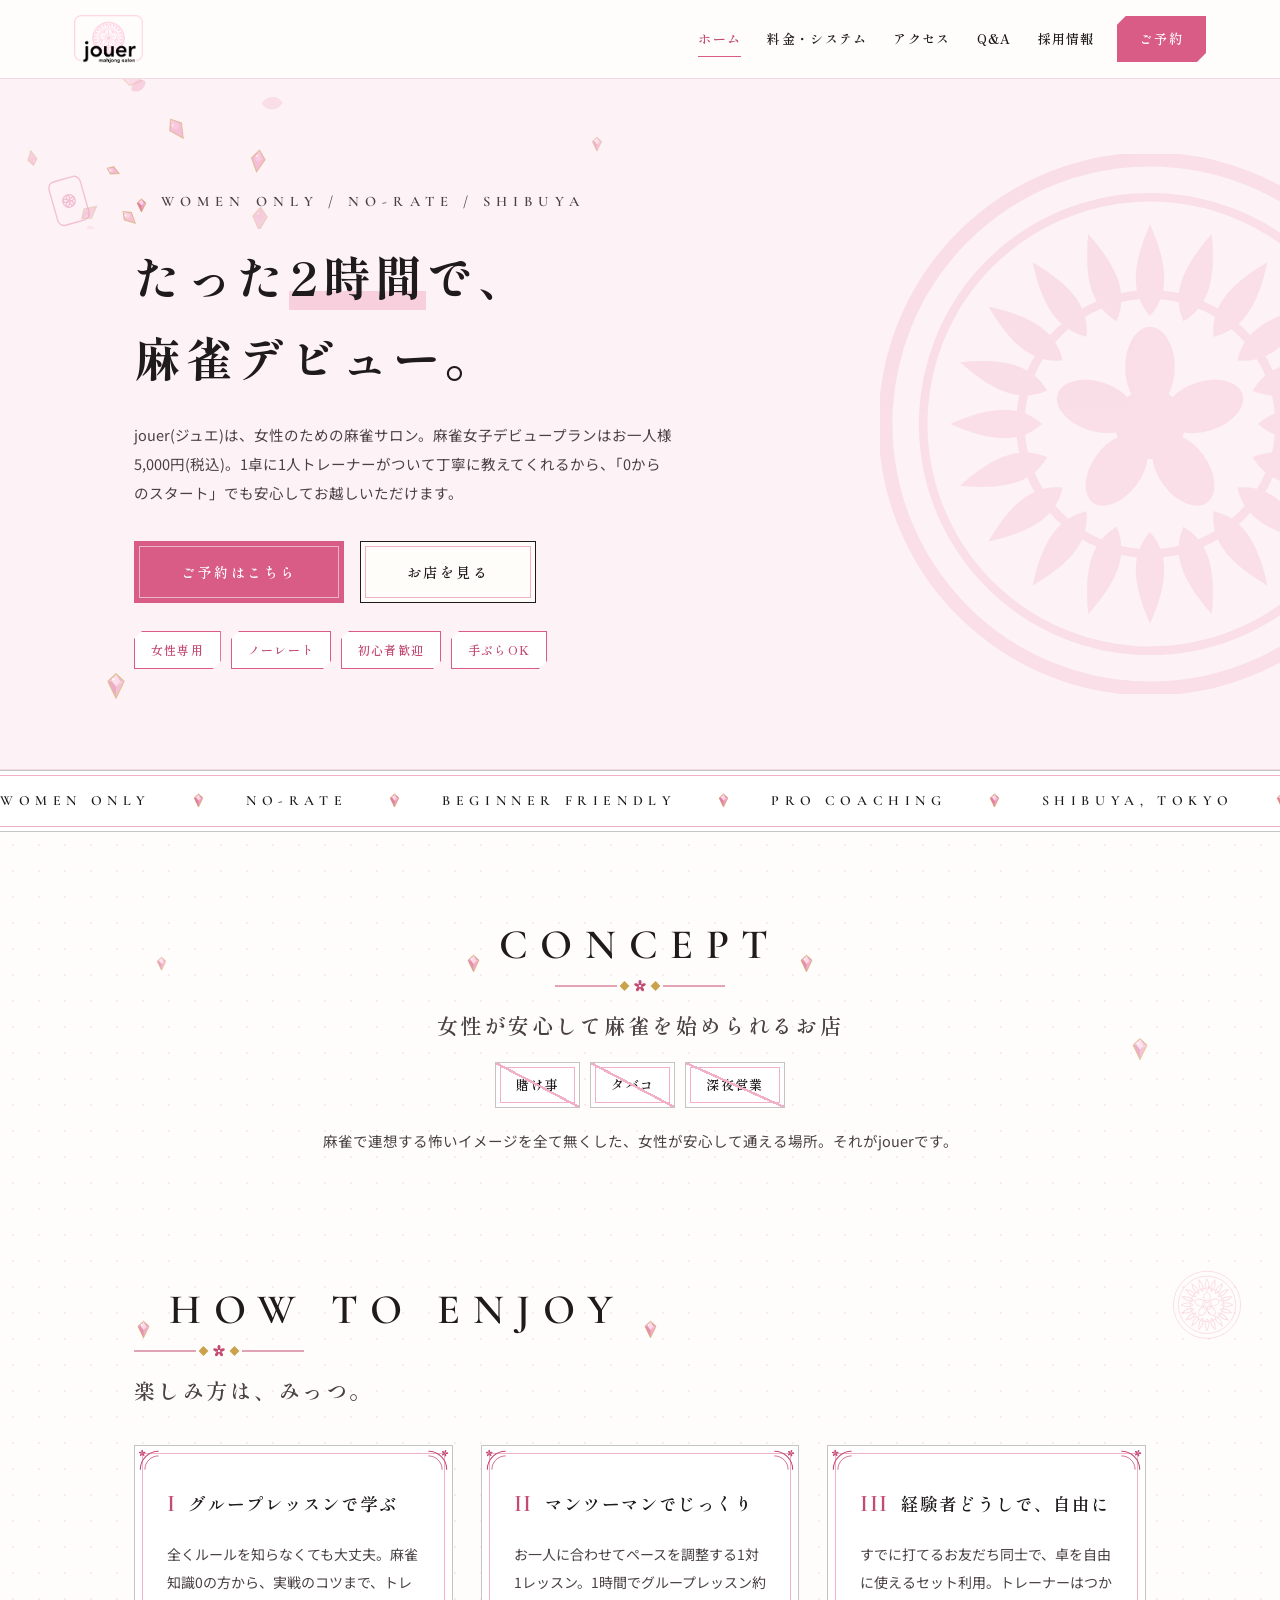
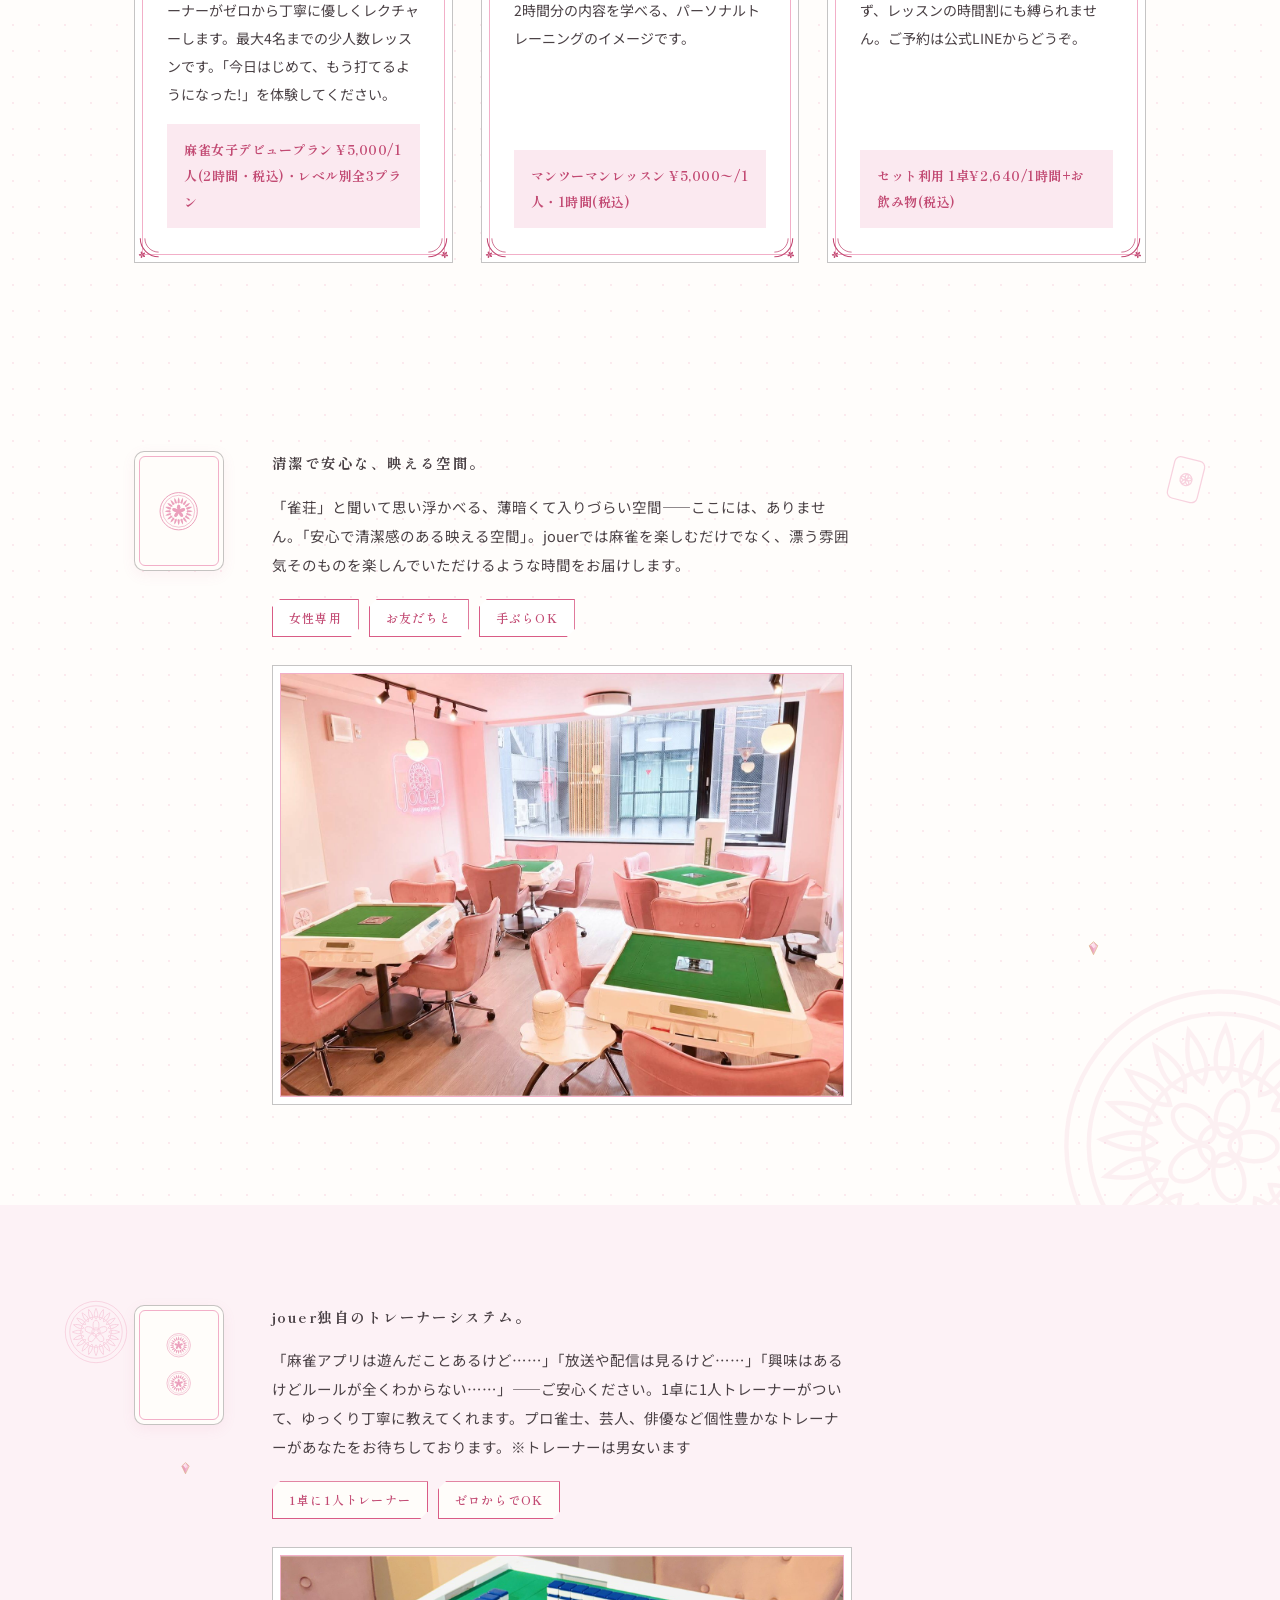
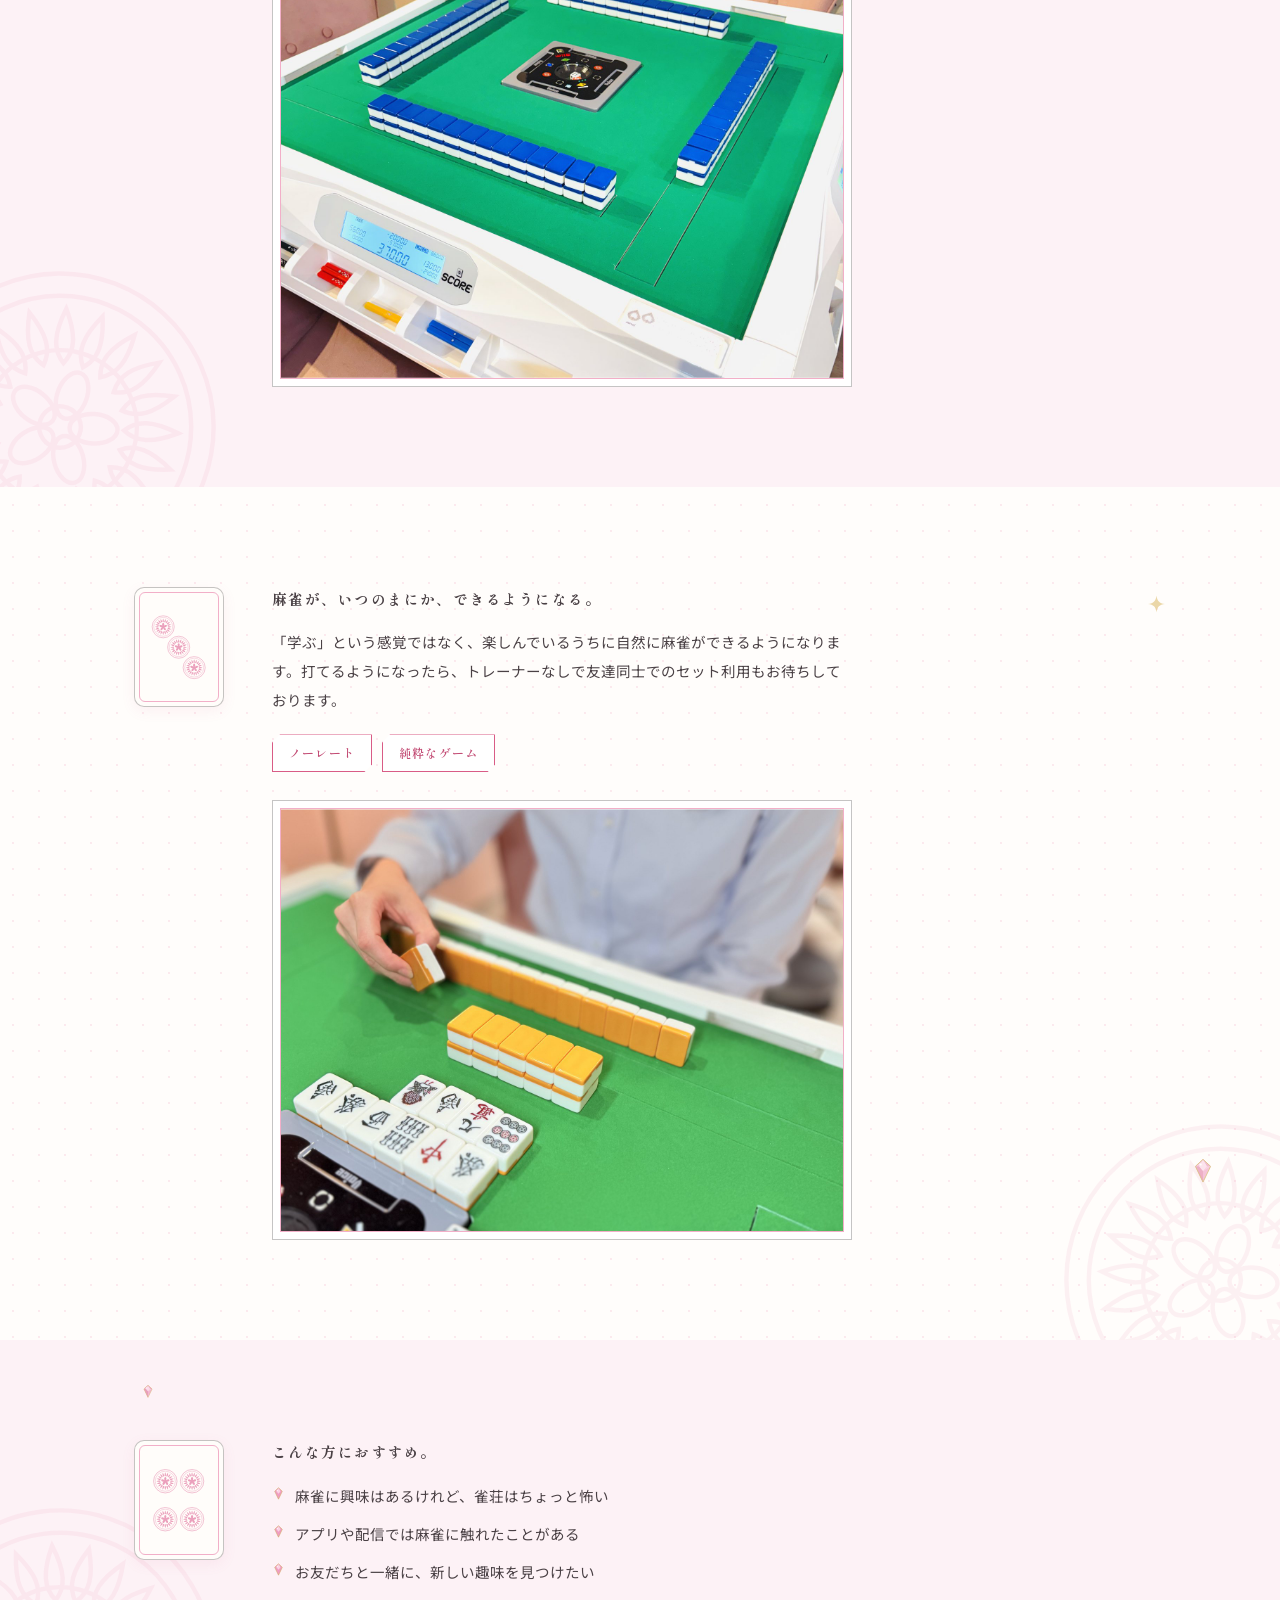
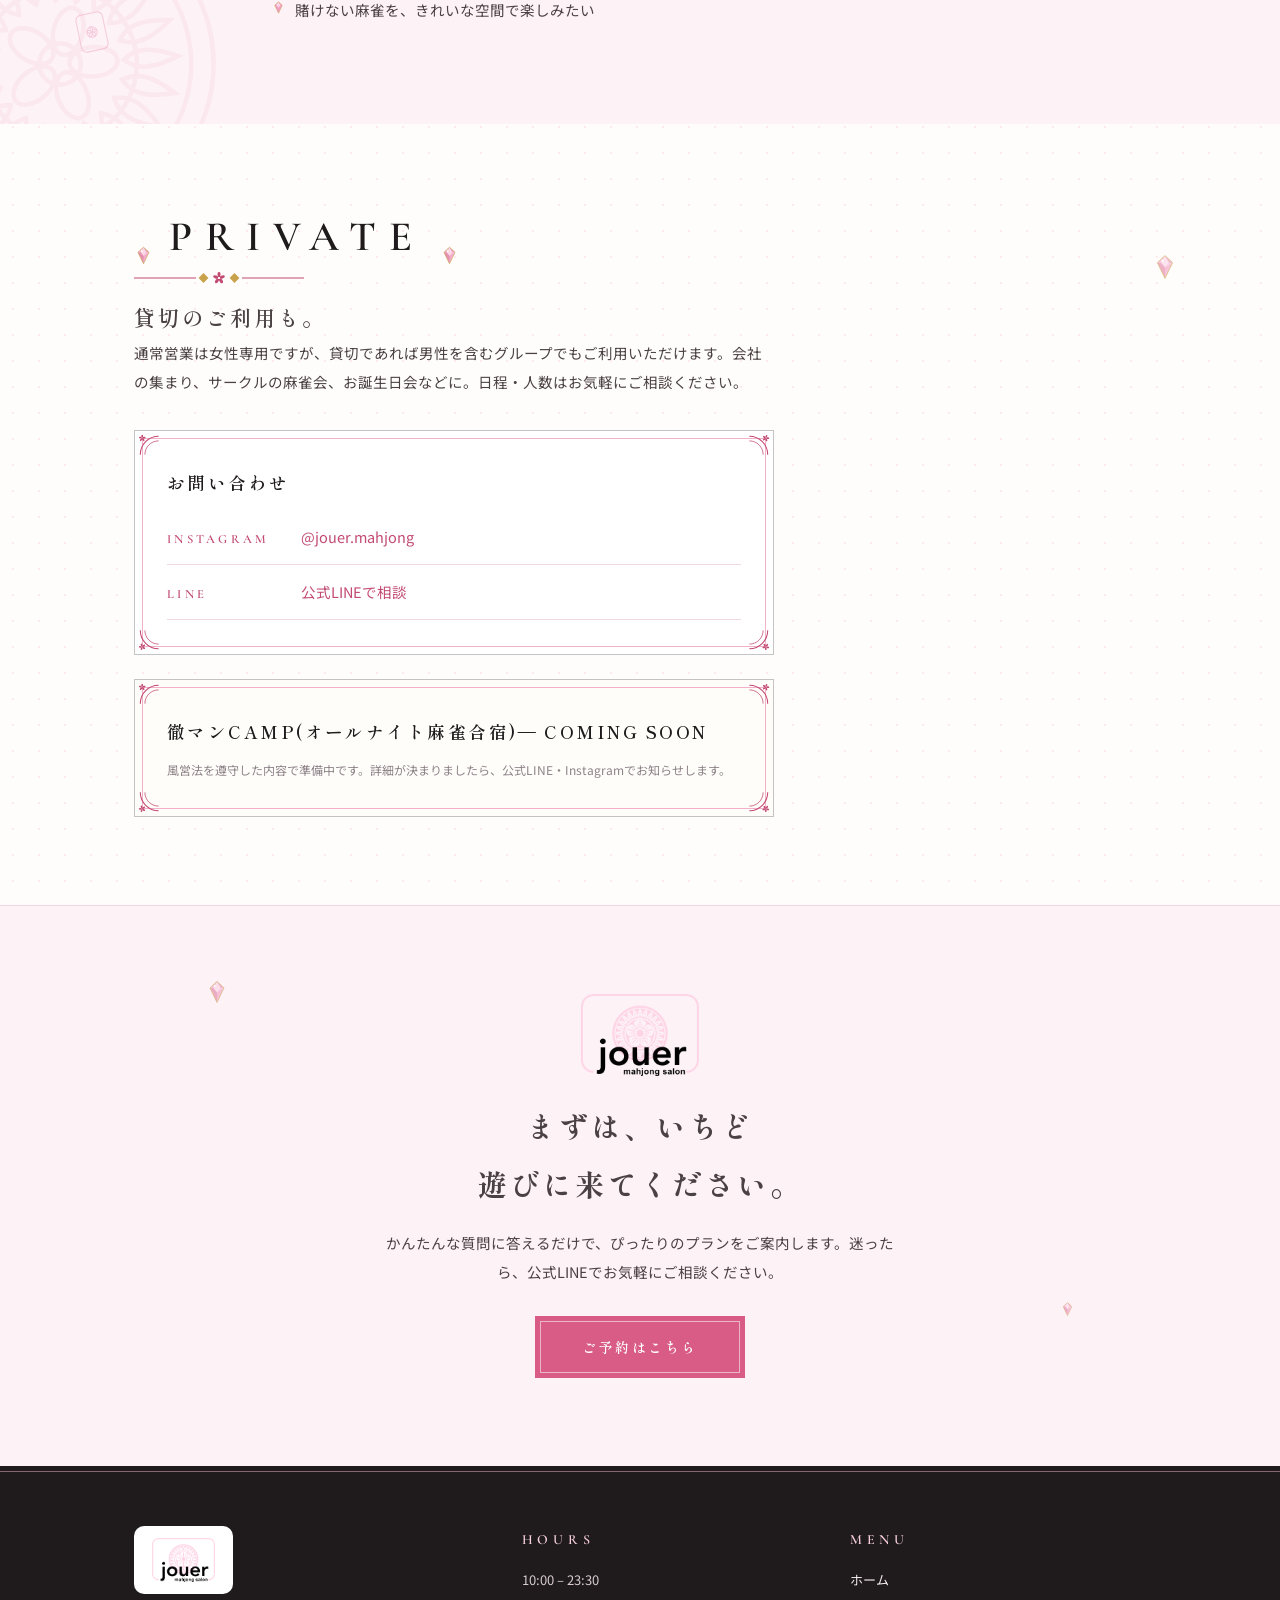
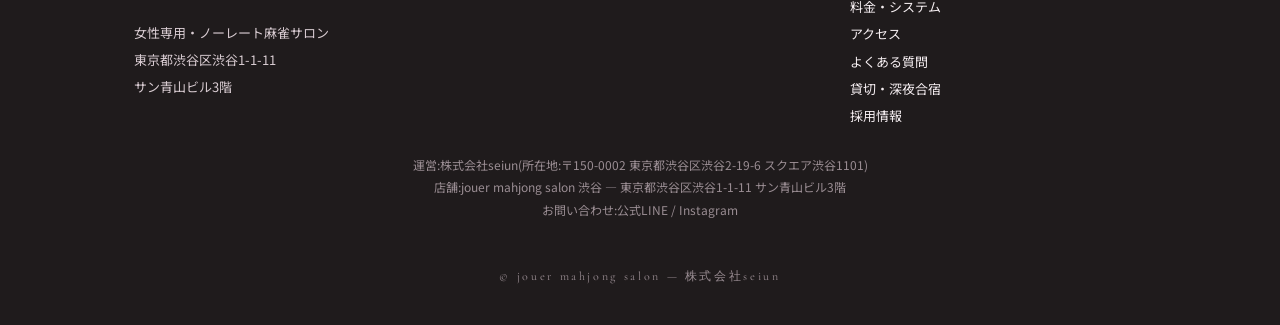
==== commit c434b650: "トップ再構成(プラン先出し・セット追加)+プラン選択ラベル/ミニガイド+写真差し替え+連絡先整理(v26) HOW TO ENJOYをヒーロー直後へ移動しセット利用の3枚目カードを追加。price.h" ====
--- a/index.html
+++ b/index.html
@@ -37,7 +37,7 @@
 <div class="open-ov" id="opv" aria-hidden="true">
   <div class="op-tiles"><div class="pai pai-back op-t"><span class="om"><svg viewBox="0 0 100 100" fill="#FBDDE9" xmlns="http://www.w3.org/2000/svg" aria-hidden="true"><circle cx="50" cy="50" r="49" fill="none" stroke="#FBDDE9" stroke-width="2.6"/><circle cx="50" cy="50" r="42" fill="none" stroke="#FBDDE9" stroke-width="1.6"/><path d="M50 13 C46.5 21 46.5 26 50 30 C53.5 26 53.5 21 50 13 Z" transform="rotate(0 50 50)"/><path d="M50 13 C46.5 21 46.5 26 50 30 C53.5 26 53.5 21 50 13 Z" transform="rotate(18 50 50)"/><path d="M50 13 C46.5 21 46.5 26 50 30 C53.5 26 53.5 21 50 13 Z" transform="rotate(36 50 50)"/><path d="M50 13 C46.5 21 46.5 26 50 30 C53.5 26 53.5 21 50 13 Z" transform="rotate(54 50 50)"/><path d="M50 13 C46.5 21 46.5 26 50 30 C53.5 26 53.5 21 50 13 Z" transform="rotate(72 50 50)"/><path d="M50 13 C46.5 21 46.5 26 50 30 C53.5 26 53.5 21 50 13 Z" transform="rotate(90 50 50)"/><path d="M50 13 C46.5 21 46.5 26 50 30 C53.5 26 53.5 21 50 13 Z" transform="rotate(108 50 50)"/><path d="M50 13 C46.5 21 46.5 26 50 30 C53.5 26 53.5 21 50 13 Z" transform="rotate(126 50 50)"/><path d="M50 13 C46.5 21 46.5 26 50 30 C53.5 26 53.5 21 50 13 Z" transform="rotate(144 50 50)"/><path d="M50 13 C46.5 21 46.5 26 50 30 C53.5 26 53.5 21 50 13 Z" transform="rotate(162 50 50)"/><path d="M50 13 C46.5 21 46.5 26 50 30 C53.5 26 53.5 21 50 13 Z" transform="rotate(180 50 50)"/><path d="M50 13 C46.5 21 46.5 26 50 30 C53.5 26 53.5 21 50 13 Z" transform="rotate(198 50 50)"/><path d="M50 13 C46.5 21 46.5 26 50 30 C53.5 26 53.5 21 50 13 Z" transform="rotate(216 50 50)"/><path d="M50 13 C46.5 21 46.5 26 50 30 C53.5 26 53.5 21 50 13 Z" transform="rotate(234 50 50)"/><path d="M50 13 C46.5 21 46.5 26 50 30 C53.5 26 53.5 21 50 13 Z" transform="rotate(252 50 50)"/><path d="M50 13 C46.5 21 46.5 26 50 30 C53.5 26 53.5 21 50 13 Z" transform="rotate(270 50 50)"/><path d="M50 13 C46.5 21 46.5 26 50 30 C53.5 26 53.5 21 50 13 Z" transform="rotate(288 50 50)"/><path d="M50 13 C46.5 21 46.5 26 50 30 C53.5 26 53.5 21 50 13 Z" transform="rotate(306 50 50)"/><path d="M50 13 C46.5 21 46.5 26 50 30 C53.5 26 53.5 21 50 13 Z" transform="rotate(324 50 50)"/><path d="M50 13 C46.5 21 46.5 26 50 30 C53.5 26 53.5 21 50 13 Z" transform="rotate(342 50 50)"/><circle cx="50" cy="50" r="24" fill="none" stroke="#FBDDE9" stroke-width="1.6"/><ellipse cx="50" cy="39.5" rx="4.6" ry="7.5" transform="rotate(0 50 50)"/><ellipse cx="50" cy="39.5" rx="4.6" ry="7.5" transform="rotate(72 50 50)"/><ellipse cx="50" cy="39.5" rx="4.6" ry="7.5" transform="rotate(144 50 50)"/><ellipse cx="50" cy="39.5" rx="4.6" ry="7.5" transform="rotate(216 50 50)"/><ellipse cx="50" cy="39.5" rx="4.6" ry="7.5" transform="rotate(288 50 50)"/><circle cx="50" cy="50" r="6.5"/></svg></span></div><div class="pai pai-back op-t"><span class="om"><svg viewBox="0 0 100 100" fill="#FBDDE9" xmlns="http://www.w3.org/2000/svg" aria-hidden="true"><circle cx="50" cy="50" r="49" fill="none" stroke="#FBDDE9" stroke-width="2.6"/><circle cx="50" cy="50" r="42" fill="none" stroke="#FBDDE9" stroke-width="1.6"/><path d="M50 13 C46.5 21 46.5 26 50 30 C53.5 26 53.5 21 50 13 Z" transform="rotate(0 50 50)"/><path d="M50 13 C46.5 21 46.5 26 50 30 C53.5 26 53.5 21 50 13 Z" transform="rotate(18 50 50)"/><path d="M50 13 C46.5 21 46.5 26 50 30 C53.5 26 53.5 21 50 13 Z" transform="rotate(36 50 50)"/><path d="M50 13 C46.5 21 46.5 26 50 30 C53.5 26 53.5 21 50 13 Z" transform="rotate(54 50 50)"/><path d="M50 13 C46.5 21 46.5 26 50 30 C53.5 26 53.5 21 50 13 Z" transform="rotate(72 50 50)"/><path d="M50 13 C46.5 21 46.5 26 50 30 C53.5 26 53.5 21 50 13 Z" transform="rotate(90 50 50)"/><path d="M50 13 C46.5 21 46.5 26 50 30 C53.5 26 53.5 21 50 13 Z" transform="rotate(108 50 50)"/><path d="M50 13 C46.5 21 46.5 26 50 30 C53.5 26 53.5 21 50 13 Z" transform="rotate(126 50 50)"/><path d="M50 13 C46.5 21 46.5 26 50 30 C53.5 26 53.5 21 50 13 Z" transform="rotate(144 50 50)"/><path d="M50 13 C46.5 21 46.5 26 50 30 C53.5 26 53.5 21 50 13 Z" transform="rotate(162 50 50)"/><path d="M50 13 C46.5 21 46.5 26 50 30 C53.5 26 53.5 21 50 13 Z" transform="rotate(180 50 50)"/><path d="M50 13 C46.5 21 46.5 26 50 30 C53.5 26 53.5 21 50 13 Z" transform="rotate(198 50 50)"/><path d="M50 13 C46.5 21 46.5 26 50 30 C53.5 26 53.5 21 50 13 Z" transform="rotate(216 50 50)"/><path d="M50 13 C46.5 21 46.5 26 50 30 C53.5 26 53.5 21 50 13 Z" transform="rotate(234 50 50)"/><path d="M50 13 C46.5 21 46.5 26 50 30 C53.5 26 53.5 21 50 13 Z" transform="rotate(252 50 50)"/><path d="M50 13 C46.5 21 46.5 26 50 30 C53.5 26 53.5 21 50 13 Z" transform="rotate(270 50 50)"/><path d="M50 13 C46.5 21 46.5 26 50 30 C53.5 26 53.5 21 50 13 Z" transform="rotate(288 50 50)"/><path d="M50 13 C46.5 21 46.5 26 50 30 C53.5 26 53.5 21 50 13 Z" transform="rotate(306 50 50)"/><path d="M50 13 C46.5 21 46.5 26 50 30 C53.5 26 53.5 21 50 13 Z" transform="rotate(324 50 50)"/><path d="M50 13 C46.5 21 46.5 26 50 30 C53.5 26 53.5 21 50 13 Z" transform="rotate(342 50 50)"/><circle cx="50" cy="50" r="24" fill="none" stroke="#FBDDE9" stroke-width="1.6"/><ellipse cx="50" cy="39.5" rx="4.6" ry="7.5" transform="rotate(0 50 50)"/><ellipse cx="50" cy="39.5" rx="4.6" ry="7.5" transform="rotate(72 50 50)"/><ellipse cx="50" cy="39.5" rx="4.6" ry="7.5" transform="rotate(144 50 50)"/><ellipse cx="50" cy="39.5" rx="4.6" ry="7.5" transform="rotate(216 50 50)"/><ellipse cx="50" cy="39.5" rx="4.6" ry="7.5" transform="rotate(288 50 50)"/><circle cx="50" cy="50" r="6.5"/></svg></span></div><div class="pai pai-back op-t"><span class="om"><svg viewBox="0 0 100 100" fill="#FBDDE9" xmlns="http://www.w3.org/2000/svg" aria-hidden="true"><circle cx="50" cy="50" r="49" fill="none" stroke="#FBDDE9" stroke-width="2.6"/><circle cx="50" cy="50" r="42" fill="none" stroke="#FBDDE9" stroke-width="1.6"/><path d="M50 13 C46.5 21 46.5 26 50 30 C53.5 26 53.5 21 50 13 Z" transform="rotate(0 50 50)"/><path d="M50 13 C46.5 21 46.5 26 50 30 C53.5 26 53.5 21 50 13 Z" transform="rotate(18 50 50)"/><path d="M50 13 C46.5 21 46.5 26 50 30 C53.5 26 53.5 21 50 13 Z" transform="rotate(36 50 50)"/><path d="M50 13 C46.5 21 46.5 26 50 30 C53.5 26 53.5 21 50 13 Z" transform="rotate(54 50 50)"/><path d="M50 13 C46.5 21 46.5 26 50 30 C53.5 26 53.5 21 50 13 Z" transform="rotate(72 50 50)"/><path d="M50 13 C46.5 21 46.5 26 50 30 C53.5 26 53.5 21 50 13 Z" transform="rotate(90 50 50)"/><path d="M50 13 C46.5 21 46.5 26 50 30 C53.5 26 53.5 21 50 13 Z" transform="rotate(108 50 50)"/><path d="M50 13 C46.5 21 46.5 26 50 30 C53.5 26 53.5 21 50 13 Z" transform="rotate(126 50 50)"/><path d="M50 13 C46.5 21 46.5 26 50 30 C53.5 26 53.5 21 50 13 Z" transform="rotate(144 50 50)"/><path d="M50 13 C46.5 21 46.5 26 50 30 C53.5 26 53.5 21 50 13 Z" transform="rotate(162 50 50)"/><path d="M50 13 C46.5 21 46.5 26 50 30 C53.5 26 53.5 21 50 13 Z" transform="rotate(180 50 50)"/><path d="M50 13 C46.5 21 46.5 26 50 30 C53.5 26 53.5 21 50 13 Z" transform="rotate(198 50 50)"/><path d="M50 13 C46.5 21 46.5 26 50 30 C53.5 26 53.5 21 50 13 Z" transform="rotate(216 50 50)"/><path d="M50 13 C46.5 21 46.5 26 50 30 C53.5 26 53.5 21 50 13 Z" transform="rotate(234 50 50)"/><path d="M50 13 C46.5 21 46.5 26 50 30 C53.5 26 53.5 21 50 13 Z" transform="rotate(252 50 50)"/><path d="M50 13 C46.5 21 46.5 26 50 30 C53.5 26 53.5 21 50 13 Z" transform="rotate(270 50 50)"/><path d="M50 13 C46.5 21 46.5 26 50 30 C53.5 26 53.5 21 50 13 Z" transform="rotate(288 50 50)"/><path d="M50 13 C46.5 21 46.5 26 50 30 C53.5 26 53.5 21 50 13 Z" transform="rotate(306 50 50)"/><path d="M50 13 C46.5 21 46.5 26 50 30 C53.5 26 53.5 21 50 13 Z" transform="rotate(324 50 50)"/><path d="M50 13 C46.5 21 46.5 26 50 30 C53.5 26 53.5 21 50 13 Z" transform="rotate(342 50 50)"/><circle cx="50" cy="50" r="24" fill="none" stroke="#FBDDE9" stroke-width="1.6"/><ellipse cx="50" cy="39.5" rx="4.6" ry="7.5" transform="rotate(0 50 50)"/><ellipse cx="50" cy="39.5" rx="4.6" ry="7.5" transform="rotate(72 50 50)"/><ellipse cx="50" cy="39.5" rx="4.6" ry="7.5" transform="rotate(144 50 50)"/><ellipse cx="50" cy="39.5" rx="4.6" ry="7.5" transform="rotate(216 50 50)"/><ellipse cx="50" cy="39.5" rx="4.6" ry="7.5" transform="rotate(288 50 50)"/><circle cx="50" cy="50" r="6.5"/></svg></span></div><div class="pai pai-back op-t"><span class="om"><svg viewBox="0 0 100 100" fill="#FBDDE9" xmlns="http://www.w3.org/2000/svg" aria-hidden="true"><circle cx="50" cy="50" r="49" fill="none" stroke="#FBDDE9" stroke-width="2.6"/><circle cx="50" cy="50" r="42" fill="none" stroke="#FBDDE9" stroke-width="1.6"/><path d="M50 13 C46.5 21 46.5 26 50 30 C53.5 26 53.5 21 50 13 Z" transform="rotate(0 50 50)"/><path d="M50 13 C46.5 21 46.5 26 50 30 C53.5 26 53.5 21 50 13 Z" transform="rotate(18 50 50)"/><path d="M50 13 C46.5 21 46.5 26 50 30 C53.5 26 53.5 21 50 13 Z" transform="rotate(36 50 50)"/><path d="M50 13 C46.5 21 46.5 26 50 30 C53.5 26 53.5 21 50 13 Z" transform="rotate(54 50 50)"/><path d="M50 13 C46.5 21 46.5 26 50 30 C53.5 26 53.5 21 50 13 Z" transform="rotate(72 50 50)"/><path d="M50 13 C46.5 21 46.5 26 50 30 C53.5 26 53.5 21 50 13 Z" transform="rotate(90 50 50)"/><path d="M50 13 C46.5 21 46.5 26 50 30 C53.5 26 53.5 21 50 13 Z" transform="rotate(108 50 50)"/><path d="M50 13 C46.5 21 46.5 26 50 30 C53.5 26 53.5 21 50 13 Z" transform="rotate(126 50 50)"/><path d="M50 13 C46.5 21 46.5 26 50 30 C53.5 26 53.5 21 50 13 Z" transform="rotate(144 50 50)"/><path d="M50 13 C46.5 21 46.5 26 50 30 C53.5 26 53.5 21 50 13 Z" transform="rotate(162 50 50)"/><path d="M50 13 C46.5 21 46.5 26 50 30 C53.5 26 53.5 21 50 13 Z" transform="rotate(180 50 50)"/><path d="M50 13 C46.5 21 46.5 26 50 30 C53.5 26 53.5 21 50 13 Z" transform="rotate(198 50 50)"/><path d="M50 13 C46.5 21 46.5 26 50 30 C53.5 26 53.5 21 50 13 Z" transform="rotate(216 50 50)"/><path d="M50 13 C46.5 21 46.5 26 50 30 C53.5 26 53.5 21 50 13 Z" transform="rotate(234 50 50)"/><path d="M50 13 C46.5 21 46.5 26 50 30 C53.5 26 53.5 21 50 13 Z" transform="rotate(252 50 50)"/><path d="M50 13 C46.5 21 46.5 26 50 30 C53.5 26 53.5 21 50 13 Z" transform="rotate(270 50 50)"/><path d="M50 13 C46.5 21 46.5 26 50 30 C53.5 26 53.5 21 50 13 Z" transform="rotate(288 50 50)"/><path d="M50 13 C46.5 21 46.5 26 50 30 C53.5 26 53.5 21 50 13 Z" transform="rotate(306 50 50)"/><path d="M50 13 C46.5 21 46.5 26 50 30 C53.5 26 53.5 21 50 13 Z" transform="rotate(324 50 50)"/><path d="M50 13 C46.5 21 46.5 26 50 30 C53.5 26 53.5 21 50 13 Z" transform="rotate(342 50 50)"/><circle cx="50" cy="50" r="24" fill="none" stroke="#FBDDE9" stroke-width="1.6"/><ellipse cx="50" cy="39.5" rx="4.6" ry="7.5" transform="rotate(0 50 50)"/><ellipse cx="50" cy="39.5" rx="4.6" ry="7.5" transform="rotate(72 50 50)"/><ellipse cx="50" cy="39.5" rx="4.6" ry="7.5" transform="rotate(144 50 50)"/><ellipse cx="50" cy="39.5" rx="4.6" ry="7.5" transform="rotate(216 50 50)"/><ellipse cx="50" cy="39.5" rx="4.6" ry="7.5" transform="rotate(288 50 50)"/><circle cx="50" cy="50" r="6.5"/></svg></span></div><div class="pai pai-back op-t"><span class="om"><svg viewBox="0 0 100 100" fill="#FBDDE9" xmlns="http://www.w3.org/2000/svg" aria-hidden="true"><circle cx="50" cy="50" r="49" fill="none" stroke="#FBDDE9" stroke-width="2.6"/><circle cx="50" cy="50" r="42" fill="none" stroke="#FBDDE9" stroke-width="1.6"/><path d="M50 13 C46.5 21 46.5 26 50 30 C53.5 26 53.5 21 50 13 Z" transform="rotate(0 50 50)"/><path d="M50 13 C46.5 21 46.5 26 50 30 C53.5 26 53.5 21 50 13 Z" transform="rotate(18 50 50)"/><path d="M50 13 C46.5 21 46.5 26 50 30 C53.5 26 53.5 21 50 13 Z" transform="rotate(36 50 50)"/><path d="M50 13 C46.5 21 46.5 26 50 30 C53.5 26 53.5 21 50 13 Z" transform="rotate(54 50 50)"/><path d="M50 13 C46.5 21 46.5 26 50 30 C53.5 26 53.5 21 50 13 Z" transform="rotate(72 50 50)"/><path d="M50 13 C46.5 21 46.5 26 50 30 C53.5 26 53.5 21 50 13 Z" transform="rotate(90 50 50)"/><path d="M50 13 C46.5 21 46.5 26 50 30 C53.5 26 53.5 21 50 13 Z" transform="rotate(108 50 50)"/><path d="M50 13 C46.5 21 46.5 26 50 30 C53.5 26 53.5 21 50 13 Z" transform="rotate(126 50 50)"/><path d="M50 13 C46.5 21 46.5 26 50 30 C53.5 26 53.5 21 50 13 Z" transform="rotate(144 50 50)"/><path d="M50 13 C46.5 21 46.5 26 50 30 C53.5 26 53.5 21 50 13 Z" transform="rotate(162 50 50)"/><path d="M50 13 C46.5 21 46.5 26 50 30 C53.5 26 53.5 21 50 13 Z" transform="rotate(180 50 50)"/><path d="M50 13 C46.5 21 46.5 26 50 30 C53.5 26 53.5 21 50 13 Z" transform="rotate(198 50 50)"/><path d="M50 13 C46.5 21 46.5 26 50 30 C53.5 26 53.5 21 50 13 Z" transform="rotate(216 50 50)"/><path d="M50 13 C46.5 21 46.5 26 50 30 C53.5 26 53.5 21 50 13 Z" transform="rotate(234 50 50)"/><path d="M50 13 C46.5 21 46.5 26 50 30 C53.5 26 53.5 21 50 13 Z" transform="rotate(252 50 50)"/><path d="M50 13 C46.5 21 46.5 26 50 30 C53.5 26 53.5 21 50 13 Z" transform="rotate(270 50 50)"/><path d="M50 13 C46.5 21 46.5 26 50 30 C53.5 26 53.5 21 50 13 Z" transform="rotate(288 50 50)"/><path d="M50 13 C46.5 21 46.5 26 50 30 C53.5 26 53.5 21 50 13 Z" transform="rotate(306 50 50)"/><path d="M50 13 C46.5 21 46.5 26 50 30 C53.5 26 53.5 21 50 13 Z" transform="rotate(324 50 50)"/><path d="M50 13 C46.5 21 46.5 26 50 30 C53.5 26 53.5 21 50 13 Z" transform="rotate(342 50 50)"/><circle cx="50" cy="50" r="24" fill="none" stroke="#FBDDE9" stroke-width="1.6"/><ellipse cx="50" cy="39.5" rx="4.6" ry="7.5" transform="rotate(0 50 50)"/><ellipse cx="50" cy="39.5" rx="4.6" ry="7.5" transform="rotate(72 50 50)"/><ellipse cx="50" cy="39.5" rx="4.6" ry="7.5" transform="rotate(144 50 50)"/><ellipse cx="50" cy="39.5" rx="4.6" ry="7.5" transform="rotate(216 50 50)"/><ellipse cx="50" cy="39.5" rx="4.6" ry="7.5" transform="rotate(288 50 50)"/><circle cx="50" cy="50" r="6.5"/></svg></span></div></div>
   <div class="op-brand"><img src="logo.png" alt="jouer mahjong salon"></div>
-  <p class="op-skip">TAP TO SKIP</p>
+  <p class="op-skip">タップでスキップ</p>
 </div>
 
 <nav class="rail" id="rail" aria-label="章の進行"><a href="#ch-1"><svg viewBox="0 0 90 120" xmlns="http://www.w3.org/2000/svg" aria-hidden="true"><g fill="#EBA0BC" transform="translate(18 33) scale(0.5400)"><circle cx="50" cy="50" r="49" fill="none" stroke="#EBA0BC" stroke-width="2.6"/><circle cx="50" cy="50" r="42" fill="none" stroke="#EBA0BC" stroke-width="1.6"/><path d="M50 13 C46.5 21 46.5 26 50 30 C53.5 26 53.5 21 50 13 Z" transform="rotate(0 50 50)"/><path d="M50 13 C46.5 21 46.5 26 50 30 C53.5 26 53.5 21 50 13 Z" transform="rotate(18 50 50)"/><path d="M50 13 C46.5 21 46.5 26 50 30 C53.5 26 53.5 21 50 13 Z" transform="rotate(36 50 50)"/><path d="M50 13 C46.5 21 46.5 26 50 30 C53.5 26 53.5 21 50 13 Z" transform="rotate(54 50 50)"/><path d="M50 13 C46.5 21 46.5 26 50 30 C53.5 26 53.5 21 50 13 Z" transform="rotate(72 50 50)"/><path d="M50 13 C46.5 21 46.5 26 50 30 C53.5 26 53.5 21 50 13 Z" transform="rotate(90 50 50)"/><path d="M50 13 C46.5 21 46.5 26 50 30 C53.5 26 53.5 21 50 13 Z" transform="rotate(108 50 50)"/><path d="M50 13 C46.5 21 46.5 26 50 30 C53.5 26 53.5 21 50 13 Z" transform="rotate(126 50 50)"/><path d="M50 13 C46.5 21 46.5 26 50 30 C53.5 26 53.5 21 50 13 Z" transform="rotate(144 50 50)"/><path d="M50 13 C46.5 21 46.5 26 50 30 C53.5 26 53.5 21 50 13 Z" transform="rotate(162 50 50)"/><path d="M50 13 C46.5 21 46.5 26 50 30 C53.5 26 53.5 21 50 13 Z" transform="rotate(180 50 50)"/><path d="M50 13 C46.5 21 46.5 26 50 30 C53.5 26 53.5 21 50 13 Z" transform="rotate(198 50 50)"/><path d="M50 13 C46.5 21 46.5 26 50 30 C53.5 26 53.5 21 50 13 Z" transform="rotate(216 50 50)"/><path d="M50 13 C46.5 21 46.5 26 50 30 C53.5 26 53.5 21 50 13 Z" transform="rotate(234 50 50)"/><path d="M50 13 C46.5 21 46.5 26 50 30 C53.5 26 53.5 21 50 13 Z" transform="rotate(252 50 50)"/><path d="M50 13 C46.5 21 46.5 26 50 30 C53.5 26 53.5 21 50 13 Z" transform="rotate(270 50 50)"/><path d="M50 13 C46.5 21 46.5 26 50 30 C53.5 26 53.5 21 50 13 Z" transform="rotate(288 50 50)"/><path d="M50 13 C46.5 21 46.5 26 50 30 C53.5 26 53.5 21 50 13 Z" transform="rotate(306 50 50)"/><path d="M50 13 C46.5 21 46.5 26 50 30 C53.5 26 53.5 21 50 13 Z" transform="rotate(324 50 50)"/><path d="M50 13 C46.5 21 46.5 26 50 30 C53.5 26 53.5 21 50 13 Z" transform="rotate(342 50 50)"/><circle cx="50" cy="50" r="24" fill="none" stroke="#EBA0BC" stroke-width="1.6"/><ellipse cx="50" cy="39.5" rx="4.6" ry="7.5" transform="rotate(0 50 50)"/><ellipse cx="50" cy="39.5" rx="4.6" ry="7.5" transform="rotate(72 50 50)"/><ellipse cx="50" cy="39.5" rx="4.6" ry="7.5" transform="rotate(144 50 50)"/><ellipse cx="50" cy="39.5" rx="4.6" ry="7.5" transform="rotate(216 50 50)"/><ellipse cx="50" cy="39.5" rx="4.6" ry="7.5" transform="rotate(288 50 50)"/><circle cx="50" cy="50" r="6.5"/></g></svg></a><a href="#ch-2"><svg viewBox="0 0 90 120" xmlns="http://www.w3.org/2000/svg" aria-hidden="true"><g fill="#EBA0BC" transform="translate(28 16) scale(0.3400)"><circle cx="50" cy="50" r="49" fill="none" stroke="#EBA0BC" stroke-width="2.6"/><circle cx="50" cy="50" r="42" fill="none" stroke="#EBA0BC" stroke-width="1.6"/><path d="M50 13 C46.5 21 46.5 26 50 30 C53.5 26 53.5 21 50 13 Z" transform="rotate(0 50 50)"/><path d="M50 13 C46.5 21 46.5 26 50 30 C53.5 26 53.5 21 50 13 Z" transform="rotate(18 50 50)"/><path d="M50 13 C46.5 21 46.5 26 50 30 C53.5 26 53.5 21 50 13 Z" transform="rotate(36 50 50)"/><path d="M50 13 C46.5 21 46.5 26 50 30 C53.5 26 53.5 21 50 13 Z" transform="rotate(54 50 50)"/><path d="M50 13 C46.5 21 46.5 26 50 30 C53.5 26 53.5 21 50 13 Z" transform="rotate(72 50 50)"/><path d="M50 13 C46.5 21 46.5 26 50 30 C53.5 26 53.5 21 50 13 Z" transform="rotate(90 50 50)"/><path d="M50 13 C46.5 21 46.5 26 50 30 C53.5 26 53.5 21 50 13 Z" transform="rotate(108 50 50)"/><path d="M50 13 C46.5 21 46.5 26 50 30 C53.5 26 53.5 21 50 13 Z" transform="rotate(126 50 50)"/><path d="M50 13 C46.5 21 46.5 26 50 30 C53.5 26 53.5 21 50 13 Z" transform="rotate(144 50 50)"/><path d="M50 13 C46.5 21 46.5 26 50 30 C53.5 26 53.5 21 50 13 Z" transform="rotate(162 50 50)"/><path d="M50 13 C46.5 21 46.5 26 50 30 C53.5 26 53.5 21 50 13 Z" transform="rotate(180 50 50)"/><path d="M50 13 C46.5 21 46.5 26 50 30 C53.5 26 53.5 21 50 13 Z" transform="rotate(198 50 50)"/><path d="M50 13 C46.5 21 46.5 26 50 30 C53.5 26 53.5 21 50 13 Z" transform="rotate(216 50 50)"/><path d="M50 13 C46.5 21 46.5 26 50 30 C53.5 26 53.5 21 50 13 Z" transform="rotate(234 50 50)"/><path d="M50 13 C46.5 21 46.5 26 50 30 C53.5 26 53.5 21 50 13 Z" transform="rotate(252 50 50)"/><path d="M50 13 C46.5 21 46.5 26 50 30 C53.5 26 53.5 21 50 13 Z" transform="rotate(270 50 50)"/><path d="M50 13 C46.5 21 46.5 26 50 30 C53.5 26 53.5 21 50 13 Z" transform="rotate(288 50 50)"/><path d="M50 13 C46.5 21 46.5 26 50 30 C53.5 26 53.5 21 50 13 Z" transform="rotate(306 50 50)"/><path d="M50 13 C46.5 21 46.5 26 50 30 C53.5 26 53.5 21 50 13 Z" transform="rotate(324 50 50)"/><path d="M50 13 C46.5 21 46.5 26 50 30 C53.5 26 53.5 21 50 13 Z" transform="rotate(342 50 50)"/><circle cx="50" cy="50" r="24" fill="none" stroke="#EBA0BC" stroke-width="1.6"/><ellipse cx="50" cy="39.5" rx="4.6" ry="7.5" transform="rotate(0 50 50)"/><ellipse cx="50" cy="39.5" rx="4.6" ry="7.5" transform="rotate(72 50 50)"/><ellipse cx="50" cy="39.5" rx="4.6" ry="7.5" transform="rotate(144 50 50)"/><ellipse cx="50" cy="39.5" rx="4.6" ry="7.5" transform="rotate(216 50 50)"/><ellipse cx="50" cy="39.5" rx="4.6" ry="7.5" transform="rotate(288 50 50)"/><circle cx="50" cy="50" r="6.5"/></g><g fill="#EBA0BC" transform="translate(28 70) scale(0.3400)"><circle cx="50" cy="50" r="49" fill="none" stroke="#EBA0BC" stroke-width="2.6"/><circle cx="50" cy="50" r="42" fill="none" stroke="#EBA0BC" stroke-width="1.6"/><path d="M50 13 C46.5 21 46.5 26 50 30 C53.5 26 53.5 21 50 13 Z" transform="rotate(0 50 50)"/><path d="M50 13 C46.5 21 46.5 26 50 30 C53.5 26 53.5 21 50 13 Z" transform="rotate(18 50 50)"/><path d="M50 13 C46.5 21 46.5 26 50 30 C53.5 26 53.5 21 50 13 Z" transform="rotate(36 50 50)"/><path d="M50 13 C46.5 21 46.5 26 50 30 C53.5 26 53.5 21 50 13 Z" transform="rotate(54 50 50)"/><path d="M50 13 C46.5 21 46.5 26 50 30 C53.5 26 53.5 21 50 13 Z" transform="rotate(72 50 50)"/><path d="M50 13 C46.5 21 46.5 26 50 30 C53.5 26 53.5 21 50 13 Z" transform="rotate(90 50 50)"/><path d="M50 13 C46.5 21 46.5 26 50 30 C53.5 26 53.5 21 50 13 Z" transform="rotate(108 50 50)"/><path d="M50 13 C46.5 21 46.5 26 50 30 C53.5 26 53.5 21 50 13 Z" transform="rotate(126 50 50)"/><path d="M50 13 C46.5 21 46.5 26 50 30 C53.5 26 53.5 21 50 13 Z" transform="rotate(144 50 50)"/><path d="M50 13 C46.5 21 46.5 26 50 30 C53.5 26 53.5 21 50 13 Z" transform="rotate(162 50 50)"/><path d="M50 13 C46.5 21 46.5 26 50 30 C53.5 26 53.5 21 50 13 Z" transform="rotate(180 50 50)"/><path d="M50 13 C46.5 21 46.5 26 50 30 C53.5 26 53.5 21 50 13 Z" transform="rotate(198 50 50)"/><path d="M50 13 C46.5 21 46.5 26 50 30 C53.5 26 53.5 21 50 13 Z" transform="rotate(216 50 50)"/><path d="M50 13 C46.5 21 46.5 26 50 30 C53.5 26 53.5 21 50 13 Z" transform="rotate(234 50 50)"/><path d="M50 13 C46.5 21 46.5 26 50 30 C53.5 26 53.5 21 50 13 Z" transform="rotate(252 50 50)"/><path d="M50 13 C46.5 21 46.5 26 50 30 C53.5 26 53.5 21 50 13 Z" transform="rotate(270 50 50)"/><path d="M50 13 C46.5 21 46.5 26 50 30 C53.5 26 53.5 21 50 13 Z" transform="rotate(288 50 50)"/><path d="M50 13 C46.5 21 46.5 26 50 30 C53.5 26 53.5 21 50 13 Z" transform="rotate(306 50 50)"/><path d="M50 13 C46.5 21 46.5 26 50 30 C53.5 26 53.5 21 50 13 Z" transform="rotate(324 50 50)"/><path d="M50 13 C46.5 21 46.5 26 50 30 C53.5 26 53.5 21 50 13 Z" transform="rotate(342 50 50)"/><circle cx="50" cy="50" r="24" fill="none" stroke="#EBA0BC" stroke-width="1.6"/><ellipse cx="50" cy="39.5" rx="4.6" ry="7.5" transform="rotate(0 50 50)"/><ellipse cx="50" cy="39.5" rx="4.6" ry="7.5" transform="rotate(72 50 50)"/><ellipse cx="50" cy="39.5" rx="4.6" ry="7.5" transform="rotate(144 50 50)"/><ellipse cx="50" cy="39.5" rx="4.6" ry="7.5" transform="rotate(216 50 50)"/><ellipse cx="50" cy="39.5" rx="4.6" ry="7.5" transform="rotate(288 50 50)"/><circle cx="50" cy="50" r="6.5"/></g></svg></a><a href="#ch-3"><svg viewBox="0 0 90 120" xmlns="http://www.w3.org/2000/svg" aria-hidden="true"><g fill="#EBA0BC" transform="translate(7 15) scale(0.3200)"><circle cx="50" cy="50" r="49" fill="none" stroke="#EBA0BC" stroke-width="2.6"/><circle cx="50" cy="50" r="42" fill="none" stroke="#EBA0BC" stroke-width="1.6"/><path d="M50 13 C46.5 21 46.5 26 50 30 C53.5 26 53.5 21 50 13 Z" transform="rotate(0 50 50)"/><path d="M50 13 C46.5 21 46.5 26 50 30 C53.5 26 53.5 21 50 13 Z" transform="rotate(18 50 50)"/><path d="M50 13 C46.5 21 46.5 26 50 30 C53.5 26 53.5 21 50 13 Z" transform="rotate(36 50 50)"/><path d="M50 13 C46.5 21 46.5 26 50 30 C53.5 26 53.5 21 50 13 Z" transform="rotate(54 50 50)"/><path d="M50 13 C46.5 21 46.5 26 50 30 C53.5 26 53.5 21 50 13 Z" transform="rotate(72 50 50)"/><path d="M50 13 C46.5 21 46.5 26 50 30 C53.5 26 53.5 21 50 13 Z" transform="rotate(90 50 50)"/><path d="M50 13 C46.5 21 46.5 26 50 30 C53.5 26 53.5 21 50 13 Z" transform="rotate(108 50 50)"/><path d="M50 13 C46.5 21 46.5 26 50 30 C53.5 26 53.5 21 50 13 Z" transform="rotate(126 50 50)"/><path d="M50 13 C46.5 21 46.5 26 50 30 C53.5 26 53.5 21 50 13 Z" transform="rotate(144 50 50)"/><path d="M50 13 C46.5 21 46.5 26 50 30 C53.5 26 53.5 21 50 13 Z" transform="rotate(162 50 50)"/><path d="M50 13 C46.5 21 46.5 26 50 30 C53.5 26 53.5 21 50 13 Z" transform="rotate(180 50 50)"/><path d="M50 13 C46.5 21 46.5 26 50 30 C53.5 26 53.5 21 50 13 Z" transform="rotate(198 50 50)"/><path d="M50 13 C46.5 21 46.5 26 50 30 C53.5 26 53.5 21 50 13 Z" transform="rotate(216 50 50)"/><path d="M50 13 C46.5 21 46.5 26 50 30 C53.5 26 53.5 21 50 13 Z" transform="rotate(234 50 50)"/><path d="M50 13 C46.5 21 46.5 26 50 30 C53.5 26 53.5 21 50 13 Z" transform="rotate(252 50 50)"/><path d="M50 13 C46.5 21 46.5 26 50 30 C53.5 26 53.5 21 50 13 Z" transform="rotate(270 50 50)"/><path d="M50 13 C46.5 21 46.5 26 50 30 C53.5 26 53.5 21 50 13 Z" transform="rotate(288 50 50)"/><path d="M50 13 C46.5 21 46.5 26 50 30 C53.5 26 53.5 21 50 13 Z" transform="rotate(306 50 50)"/><path d="M50 13 C46.5 21 46.5 26 50 30 C53.5 26 53.5 21 50 13 Z" transform="rotate(324 50 50)"/><path d="M50 13 C46.5 21 46.5 26 50 30 C53.5 26 53.5 21 50 13 Z" transform="rotate(342 50 50)"/><circle cx="50" cy="50" r="24" fill="none" stroke="#EBA0BC" stroke-width="1.6"/><ellipse cx="50" cy="39.5" rx="4.6" ry="7.5" transform="rotate(0 50 50)"/><ellipse cx="50" cy="39.5" rx="4.6" ry="7.5" transform="rotate(72 50 50)"/><ellipse cx="50" cy="39.5" rx="4.6" ry="7.5" transform="rotate(144 50 50)"/><ellipse cx="50" cy="39.5" rx="4.6" ry="7.5" transform="rotate(216 50 50)"/><ellipse cx="50" cy="39.5" rx="4.6" ry="7.5" transform="rotate(288 50 50)"/><circle cx="50" cy="50" r="6.5"/></g><g fill="#EBA0BC" transform="translate(29 44) scale(0.3200)"><circle cx="50" cy="50" r="49" fill="none" stroke="#EBA0BC" stroke-width="2.6"/><circle cx="50" cy="50" r="42" fill="none" stroke="#EBA0BC" stroke-width="1.6"/><path d="M50 13 C46.5 21 46.5 26 50 30 C53.5 26 53.5 21 50 13 Z" transform="rotate(0 50 50)"/><path d="M50 13 C46.5 21 46.5 26 50 30 C53.5 26 53.5 21 50 13 Z" transform="rotate(18 50 50)"/><path d="M50 13 C46.5 21 46.5 26 50 30 C53.5 26 53.5 21 50 13 Z" transform="rotate(36 50 50)"/><path d="M50 13 C46.5 21 46.5 26 50 30 C53.5 26 53.5 21 50 13 Z" transform="rotate(54 50 50)"/><path d="M50 13 C46.5 21 46.5 26 50 30 C53.5 26 53.5 21 50 13 Z" transform="rotate(72 50 50)"/><path d="M50 13 C46.5 21 46.5 26 50 30 C53.5 26 53.5 21 50 13 Z" transform="rotate(90 50 50)"/><path d="M50 13 C46.5 21 46.5 26 50 30 C53.5 26 53.5 21 50 13 Z" transform="rotate(108 50 50)"/><path d="M50 13 C46.5 21 46.5 26 50 30 C53.5 26 53.5 21 50 13 Z" transform="rotate(126 50 50)"/><path d="M50 13 C46.5 21 46.5 26 50 30 C53.5 26 53.5 21 50 13 Z" transform="rotate(144 50 50)"/><path d="M50 13 C46.5 21 46.5 26 50 30 C53.5 26 53.5 21 50 13 Z" transform="rotate(162 50 50)"/><path d="M50 13 C46.5 21 46.5 26 50 30 C53.5 26 53.5 21 50 13 Z" transform="rotate(180 50 50)"/><path d="M50 13 C46.5 21 46.5 26 50 30 C53.5 26 53.5 21 50 13 Z" transform="rotate(198 50 50)"/><path d="M50 13 C46.5 21 46.5 26 50 30 C53.5 26 53.5 21 50 13 Z" transform="rotate(216 50 50)"/><path d="M50 13 C46.5 21 46.5 26 50 30 C53.5 26 53.5 21 50 13 Z" transform="rotate(234 50 50)"/><path d="M50 13 C46.5 21 46.5 26 50 30 C53.5 26 53.5 21 50 13 Z" transform="rotate(252 50 50)"/><path d="M50 13 C46.5 21 46.5 26 50 30 C53.5 26 53.5 21 50 13 Z" transform="rotate(270 50 50)"/><path d="M50 13 C46.5 21 46.5 26 50 30 C53.5 26 53.5 21 50 13 Z" transform="rotate(288 50 50)"/><path d="M50 13 C46.5 21 46.5 26 50 30 C53.5 26 53.5 21 50 13 Z" transform="rotate(306 50 50)"/><path d="M50 13 C46.5 21 46.5 26 50 30 C53.5 26 53.5 21 50 13 Z" transform="rotate(324 50 50)"/><path d="M50 13 C46.5 21 46.5 26 50 30 C53.5 26 53.5 21 50 13 Z" transform="rotate(342 50 50)"/><circle cx="50" cy="50" r="24" fill="none" stroke="#EBA0BC" stroke-width="1.6"/><ellipse cx="50" cy="39.5" rx="4.6" ry="7.5" transform="rotate(0 50 50)"/><ellipse cx="50" cy="39.5" rx="4.6" ry="7.5" transform="rotate(72 50 50)"/><ellipse cx="50" cy="39.5" rx="4.6" ry="7.5" transform="rotate(144 50 50)"/><ellipse cx="50" cy="39.5" rx="4.6" ry="7.5" transform="rotate(216 50 50)"/><ellipse cx="50" cy="39.5" rx="4.6" ry="7.5" transform="rotate(288 50 50)"/><circle cx="50" cy="50" r="6.5"/></g><g fill="#EBA0BC" transform="translate(51 73) scale(0.3200)"><circle cx="50" cy="50" r="49" fill="none" stroke="#EBA0BC" stroke-width="2.6"/><circle cx="50" cy="50" r="42" fill="none" stroke="#EBA0BC" stroke-width="1.6"/><path d="M50 13 C46.5 21 46.5 26 50 30 C53.5 26 53.5 21 50 13 Z" transform="rotate(0 50 50)"/><path d="M50 13 C46.5 21 46.5 26 50 30 C53.5 26 53.5 21 50 13 Z" transform="rotate(18 50 50)"/><path d="M50 13 C46.5 21 46.5 26 50 30 C53.5 26 53.5 21 50 13 Z" transform="rotate(36 50 50)"/><path d="M50 13 C46.5 21 46.5 26 50 30 C53.5 26 53.5 21 50 13 Z" transform="rotate(54 50 50)"/><path d="M50 13 C46.5 21 46.5 26 50 30 C53.5 26 53.5 21 50 13 Z" transform="rotate(72 50 50)"/><path d="M50 13 C46.5 21 46.5 26 50 30 C53.5 26 53.5 21 50 13 Z" transform="rotate(90 50 50)"/><path d="M50 13 C46.5 21 46.5 26 50 30 C53.5 26 53.5 21 50 13 Z" transform="rotate(108 50 50)"/><path d="M50 13 C46.5 21 46.5 26 50 30 C53.5 26 53.5 21 50 13 Z" transform="rotate(126 50 50)"/><path d="M50 13 C46.5 21 46.5 26 50 30 C53.5 26 53.5 21 50 13 Z" transform="rotate(144 50 50)"/><path d="M50 13 C46.5 21 46.5 26 50 30 C53.5 26 53.5 21 50 13 Z" transform="rotate(162 50 50)"/><path d="M50 13 C46.5 21 46.5 26 50 30 C53.5 26 53.5 21 50 13 Z" transform="rotate(180 50 50)"/><path d="M50 13 C46.5 21 46.5 26 50 30 C53.5 26 53.5 21 50 13 Z" transform="rotate(198 50 50)"/><path d="M50 13 C46.5 21 46.5 26 50 30 C53.5 26 53.5 21 50 13 Z" transform="rotate(216 50 50)"/><path d="M50 13 C46.5 21 46.5 26 50 30 C53.5 26 53.5 21 50 13 Z" transform="rotate(234 50 50)"/><path d="M50 13 C46.5 21 46.5 26 50 30 C53.5 26 53.5 21 50 13 Z" transform="rotate(252 50 50)"/><path d="M50 13 C46.5 21 46.5 26 50 30 C53.5 26 53.5 21 50 13 Z" transform="rotate(270 50 50)"/><path d="M50 13 C46.5 21 46.5 26 50 30 C53.5 26 53.5 21 50 13 Z" transform="rotate(288 50 50)"/><path d="M50 13 C46.5 21 46.5 26 50 30 C53.5 26 53.5 21 50 13 Z" transform="rotate(306 50 50)"/><path d="M50 13 C46.5 21 46.5 26 50 30 C53.5 26 53.5 21 50 13 Z" transform="rotate(324 50 50)"/><path d="M50 13 C46.5 21 46.5 26 50 30 C53.5 26 53.5 21 50 13 Z" transform="rotate(342 50 50)"/><circle cx="50" cy="50" r="24" fill="none" stroke="#EBA0BC" stroke-width="1.6"/><ellipse cx="50" cy="39.5" rx="4.6" ry="7.5" transform="rotate(0 50 50)"/><ellipse cx="50" cy="39.5" rx="4.6" ry="7.5" transform="rotate(72 50 50)"/><ellipse cx="50" cy="39.5" rx="4.6" ry="7.5" transform="rotate(144 50 50)"/><ellipse cx="50" cy="39.5" rx="4.6" ry="7.5" transform="rotate(216 50 50)"/><ellipse cx="50" cy="39.5" rx="4.6" ry="7.5" transform="rotate(288 50 50)"/><circle cx="50" cy="50" r="6.5"/></g></svg></a><a href="#ch-4"><svg viewBox="0 0 90 120" xmlns="http://www.w3.org/2000/svg" aria-hidden="true"><g fill="#EBA0BC" transform="translate(9 16) scale(0.3400)"><circle cx="50" cy="50" r="49" fill="none" stroke="#EBA0BC" stroke-width="2.6"/><circle cx="50" cy="50" r="42" fill="none" stroke="#EBA0BC" stroke-width="1.6"/><path d="M50 13 C46.5 21 46.5 26 50 30 C53.5 26 53.5 21 50 13 Z" transform="rotate(0 50 50)"/><path d="M50 13 C46.5 21 46.5 26 50 30 C53.5 26 53.5 21 50 13 Z" transform="rotate(18 50 50)"/><path d="M50 13 C46.5 21 46.5 26 50 30 C53.5 26 53.5 21 50 13 Z" transform="rotate(36 50 50)"/><path d="M50 13 C46.5 21 46.5 26 50 30 C53.5 26 53.5 21 50 13 Z" transform="rotate(54 50 50)"/><path d="M50 13 C46.5 21 46.5 26 50 30 C53.5 26 53.5 21 50 13 Z" transform="rotate(72 50 50)"/><path d="M50 13 C46.5 21 46.5 26 50 30 C53.5 26 53.5 21 50 13 Z" transform="rotate(90 50 50)"/><path d="M50 13 C46.5 21 46.5 26 50 30 C53.5 26 53.5 21 50 13 Z" transform="rotate(108 50 50)"/><path d="M50 13 C46.5 21 46.5 26 50 30 C53.5 26 53.5 21 50 13 Z" transform="rotate(126 50 50)"/><path d="M50 13 C46.5 21 46.5 26 50 30 C53.5 26 53.5 21 50 13 Z" transform="rotate(144 50 50)"/><path d="M50 13 C46.5 21 46.5 26 50 30 C53.5 26 53.5 21 50 13 Z" transform="rotate(162 50 50)"/><path d="M50 13 C46.5 21 46.5 26 50 30 C53.5 26 53.5 21 50 13 Z" transform="rotate(180 50 50)"/><path d="M50 13 C46.5 21 46.5 26 50 30 C53.5 26 53.5 21 50 13 Z" transform="rotate(198 50 50)"/><path d="M50 13 C46.5 21 46.5 26 50 30 C53.5 26 53.5 21 50 13 Z" transform="rotate(216 50 50)"/><path d="M50 13 C46.5 21 46.5 26 50 30 C53.5 26 53.5 21 50 13 Z" transform="rotate(234 50 50)"/><path d="M50 13 C46.5 21 46.5 26 50 30 C53.5 26 53.5 21 50 13 Z" transform="rotate(252 50 50)"/><path d="M50 13 C46.5 21 46.5 26 50 30 C53.5 26 53.5 21 50 13 Z" transform="rotate(270 50 50)"/><path d="M50 13 C46.5 21 46.5 26 50 30 C53.5 26 53.5 21 50 13 Z" transform="rotate(288 50 50)"/><path d="M50 13 C46.5 21 46.5 26 50 30 C53.5 26 53.5 21 50 13 Z" transform="rotate(306 50 50)"/><path d="M50 13 C46.5 21 46.5 26 50 30 C53.5 26 53.5 21 50 13 Z" transform="rotate(324 50 50)"/><path d="M50 13 C46.5 21 46.5 26 50 30 C53.5 26 53.5 21 50 13 Z" transform="rotate(342 50 50)"/><circle cx="50" cy="50" r="24" fill="none" stroke="#EBA0BC" stroke-width="1.6"/><ellipse cx="50" cy="39.5" rx="4.6" ry="7.5" transform="rotate(0 50 50)"/><ellipse cx="50" cy="39.5" rx="4.6" ry="7.5" transform="rotate(72 50 50)"/><ellipse cx="50" cy="39.5" rx="4.6" ry="7.5" transform="rotate(144 50 50)"/><ellipse cx="50" cy="39.5" rx="4.6" ry="7.5" transform="rotate(216 50 50)"/><ellipse cx="50" cy="39.5" rx="4.6" ry="7.5" transform="rotate(288 50 50)"/><circle cx="50" cy="50" r="6.5"/></g><g fill="#EBA0BC" transform="translate(47 16) scale(0.3400)"><circle cx="50" cy="50" r="49" fill="none" stroke="#EBA0BC" stroke-width="2.6"/><circle cx="50" cy="50" r="42" fill="none" stroke="#EBA0BC" stroke-width="1.6"/><path d="M50 13 C46.5 21 46.5 26 50 30 C53.5 26 53.5 21 50 13 Z" transform="rotate(0 50 50)"/><path d="M50 13 C46.5 21 46.5 26 50 30 C53.5 26 53.5 21 50 13 Z" transform="rotate(18 50 50)"/><path d="M50 13 C46.5 21 46.5 26 50 30 C53.5 26 53.5 21 50 13 Z" transform="rotate(36 50 50)"/><path d="M50 13 C46.5 21 46.5 26 50 30 C53.5 26 53.5 21 50 13 Z" transform="rotate(54 50 50)"/><path d="M50 13 C46.5 21 46.5 26 50 30 C53.5 26 53.5 21 50 13 Z" transform="rotate(72 50 50)"/><path d="M50 13 C46.5 21 46.5 26 50 30 C53.5 26 53.5 21 50 13 Z" transform="rotate(90 50 50)"/><path d="M50 13 C46.5 21 46.5 26 50 30 C53.5 26 53.5 21 50 13 Z" transform="rotate(108 50 50)"/><path d="M50 13 C46.5 21 46.5 26 50 30 C53.5 26 53.5 21 50 13 Z" transform="rotate(126 50 50)"/><path d="M50 13 C46.5 21 46.5 26 50 30 C53.5 26 53.5 21 50 13 Z" transform="rotate(144 50 50)"/><path d="M50 13 C46.5 21 46.5 26 50 30 C53.5 26 53.5 21 50 13 Z" transform="rotate(162 50 50)"/><path d="M50 13 C46.5 21 46.5 26 50 30 C53.5 26 53.5 21 50 13 Z" transform="rotate(180 50 50)"/><path d="M50 13 C46.5 21 46.5 26 50 30 C53.5 26 53.5 21 50 13 Z" transform="rotate(198 50 50)"/><path d="M50 13 C46.5 21 46.5 26 50 30 C53.5 26 53.5 21 50 13 Z" transform="rotate(216 50 50)"/><path d="M50 13 C46.5 21 46.5 26 50 30 C53.5 26 53.5 21 50 13 Z" transform="rotate(234 50 50)"/><path d="M50 13 C46.5 21 46.5 26 50 30 C53.5 26 53.5 21 50 13 Z" transform="rotate(252 50 50)"/><path d="M50 13 C46.5 21 46.5 26 50 30 C53.5 26 53.5 21 50 13 Z" transform="rotate(270 50 50)"/><path d="M50 13 C46.5 21 46.5 26 50 30 C53.5 26 53.5 21 50 13 Z" transform="rotate(288 50 50)"/><path d="M50 13 C46.5 21 46.5 26 50 30 C53.5 26 53.5 21 50 13 Z" transform="rotate(306 50 50)"/><path d="M50 13 C46.5 21 46.5 26 50 30 C53.5 26 53.5 21 50 13 Z" transform="rotate(324 50 50)"/><path d="M50 13 C46.5 21 46.5 26 50 30 C53.5 26 53.5 21 50 13 Z" transform="rotate(342 50 50)"/><circle cx="50" cy="50" r="24" fill="none" stroke="#EBA0BC" stroke-width="1.6"/><ellipse cx="50" cy="39.5" rx="4.6" ry="7.5" transform="rotate(0 50 50)"/><ellipse cx="50" cy="39.5" rx="4.6" ry="7.5" transform="rotate(72 50 50)"/><ellipse cx="50" cy="39.5" rx="4.6" ry="7.5" transform="rotate(144 50 50)"/><ellipse cx="50" cy="39.5" rx="4.6" ry="7.5" transform="rotate(216 50 50)"/><ellipse cx="50" cy="39.5" rx="4.6" ry="7.5" transform="rotate(288 50 50)"/><circle cx="50" cy="50" r="6.5"/></g><g fill="#EBA0BC" transform="translate(9 70) scale(0.3400)"><circle cx="50" cy="50" r="49" fill="none" stroke="#EBA0BC" stroke-width="2.6"/><circle cx="50" cy="50" r="42" fill="none" stroke="#EBA0BC" stroke-width="1.6"/><path d="M50 13 C46.5 21 46.5 26 50 30 C53.5 26 53.5 21 50 13 Z" transform="rotate(0 50 50)"/><path d="M50 13 C46.5 21 46.5 26 50 30 C53.5 26 53.5 21 50 13 Z" transform="rotate(18 50 50)"/><path d="M50 13 C46.5 21 46.5 26 50 30 C53.5 26 53.5 21 50 13 Z" transform="rotate(36 50 50)"/><path d="M50 13 C46.5 21 46.5 26 50 30 C53.5 26 53.5 21 50 13 Z" transform="rotate(54 50 50)"/><path d="M50 13 C46.5 21 46.5 26 50 30 C53.5 26 53.5 21 50 13 Z" transform="rotate(72 50 50)"/><path d="M50 13 C46.5 21 46.5 26 50 30 C53.5 26 53.5 21 50 13 Z" transform="rotate(90 50 50)"/><path d="M50 13 C46.5 21 46.5 26 50 30 C53.5 26 53.5 21 50 13 Z" transform="rotate(108 50 50)"/><path d="M50 13 C46.5 21 46.5 26 50 30 C53.5 26 53.5 21 50 13 Z" transform="rotate(126 50 50)"/><path d="M50 13 C46.5 21 46.5 26 50 30 C53.5 26 53.5 21 50 13 Z" transform="rotate(144 50 50)"/><path d="M50 13 C46.5 21 46.5 26 50 30 C53.5 26 53.5 21 50 13 Z" transform="rotate(162 50 50)"/><path d="M50 13 C46.5 21 46.5 26 50 30 C53.5 26 53.5 21 50 13 Z" transform="rotate(180 50 50)"/><path d="M50 13 C46.5 21 46.5 26 50 30 C53.5 26 53.5 21 50 13 Z" transform="rotate(198 50 50)"/><path d="M50 13 C46.5 21 46.5 26 50 30 C53.5 26 53.5 21 50 13 Z" transform="rotate(216 50 50)"/><path d="M50 13 C46.5 21 46.5 26 50 30 C53.5 26 53.5 21 50 13 Z" transform="rotate(234 50 50)"/><path d="M50 13 C46.5 21 46.5 26 50 30 C53.5 26 53.5 21 50 13 Z" transform="rotate(252 50 50)"/><path d="M50 13 C46.5 21 46.5 26 50 30 C53.5 26 53.5 21 50 13 Z" transform="rotate(270 50 50)"/><path d="M50 13 C46.5 21 46.5 26 50 30 C53.5 26 53.5 21 50 13 Z" transform="rotate(288 50 50)"/><path d="M50 13 C46.5 21 46.5 26 50 30 C53.5 26 53.5 21 50 13 Z" transform="rotate(306 50 50)"/><path d="M50 13 C46.5 21 46.5 26 50 30 C53.5 26 53.5 21 50 13 Z" transform="rotate(324 50 50)"/><path d="M50 13 C46.5 21 46.5 26 50 30 C53.5 26 53.5 21 50 13 Z" transform="rotate(342 50 50)"/><circle cx="50" cy="50" r="24" fill="none" stroke="#EBA0BC" stroke-width="1.6"/><ellipse cx="50" cy="39.5" rx="4.6" ry="7.5" transform="rotate(0 50 50)"/><ellipse cx="50" cy="39.5" rx="4.6" ry="7.5" transform="rotate(72 50 50)"/><ellipse cx="50" cy="39.5" rx="4.6" ry="7.5" transform="rotate(144 50 50)"/><ellipse cx="50" cy="39.5" rx="4.6" ry="7.5" transform="rotate(216 50 50)"/><ellipse cx="50" cy="39.5" rx="4.6" ry="7.5" transform="rotate(288 50 50)"/><circle cx="50" cy="50" r="6.5"/></g><g fill="#EBA0BC" transform="translate(47 70) scale(0.3400)"><circle cx="50" cy="50" r="49" fill="none" stroke="#EBA0BC" stroke-width="2.6"/><circle cx="50" cy="50" r="42" fill="none" stroke="#EBA0BC" stroke-width="1.6"/><path d="M50 13 C46.5 21 46.5 26 50 30 C53.5 26 53.5 21 50 13 Z" transform="rotate(0 50 50)"/><path d="M50 13 C46.5 21 46.5 26 50 30 C53.5 26 53.5 21 50 13 Z" transform="rotate(18 50 50)"/><path d="M50 13 C46.5 21 46.5 26 50 30 C53.5 26 53.5 21 50 13 Z" transform="rotate(36 50 50)"/><path d="M50 13 C46.5 21 46.5 26 50 30 C53.5 26 53.5 21 50 13 Z" transform="rotate(54 50 50)"/><path d="M50 13 C46.5 21 46.5 26 50 30 C53.5 26 53.5 21 50 13 Z" transform="rotate(72 50 50)"/><path d="M50 13 C46.5 21 46.5 26 50 30 C53.5 26 53.5 21 50 13 Z" transform="rotate(90 50 50)"/><path d="M50 13 C46.5 21 46.5 26 50 30 C53.5 26 53.5 21 50 13 Z" transform="rotate(108 50 50)"/><path d="M50 13 C46.5 21 46.5 26 50 30 C53.5 26 53.5 21 50 13 Z" transform="rotate(126 50 50)"/><path d="M50 13 C46.5 21 46.5 26 50 30 C53.5 26 53.5 21 50 13 Z" transform="rotate(144 50 50)"/><path d="M50 13 C46.5 21 46.5 26 50 30 C53.5 26 53.5 21 50 13 Z" transform="rotate(162 50 50)"/><path d="M50 13 C46.5 21 46.5 26 50 30 C53.5 26 53.5 21 50 13 Z" transform="rotate(180 50 50)"/><path d="M50 13 C46.5 21 46.5 26 50 30 C53.5 26 53.5 21 50 13 Z" transform="rotate(198 50 50)"/><path d="M50 13 C46.5 21 46.5 26 50 30 C53.5 26 53.5 21 50 13 Z" transform="rotate(216 50 50)"/><path d="M50 13 C46.5 21 46.5 26 50 30 C53.5 26 53.5 21 50 13 Z" transform="rotate(234 50 50)"/><path d="M50 13 C46.5 21 46.5 26 50 30 C53.5 26 53.5 21 50 13 Z" transform="rotate(252 50 50)"/><path d="M50 13 C46.5 21 46.5 26 50 30 C53.5 26 53.5 21 50 13 Z" transform="rotate(270 50 50)"/><path d="M50 13 C46.5 21 46.5 26 50 30 C53.5 26 53.5 21 50 13 Z" transform="rotate(288 50 50)"/><path d="M50 13 C46.5 21 46.5 26 50 30 C53.5 26 53.5 21 50 13 Z" transform="rotate(306 50 50)"/><path d="M50 13 C46.5 21 46.5 26 50 30 C53.5 26 53.5 21 50 13 Z" transform="rotate(324 50 50)"/><path d="M50 13 C46.5 21 46.5 26 50 30 C53.5 26 53.5 21 50 13 Z" transform="rotate(342 50 50)"/><circle cx="50" cy="50" r="24" fill="none" stroke="#EBA0BC" stroke-width="1.6"/><ellipse cx="50" cy="39.5" rx="4.6" ry="7.5" transform="rotate(0 50 50)"/><ellipse cx="50" cy="39.5" rx="4.6" ry="7.5" transform="rotate(72 50 50)"/><ellipse cx="50" cy="39.5" rx="4.6" ry="7.5" transform="rotate(144 50 50)"/><ellipse cx="50" cy="39.5" rx="4.6" ry="7.5" transform="rotate(216 50 50)"/><ellipse cx="50" cy="39.5" rx="4.6" ry="7.5" transform="rotate(288 50 50)"/><circle cx="50" cy="50" r="6.5"/></g></svg></a></nav>
@@ -77,6 +77,29 @@
 </section>
 
 
+<section class="rel">
+  <span class="deco" style="top:10%;right:3%;width:70px;opacity:.4" aria-hidden="true"><span class="deco-in" style="--fd:11s"><svg viewBox="0 0 100 100" fill="none" stroke="#F2AFC8" stroke-width="1.4" xmlns="http://www.w3.org/2000/svg" aria-hidden="true"><circle cx="50" cy="50" r="48"/><circle cx="50" cy="50" r="41"/><path d="M50 13 C46.5 21 46.5 26 50 30 C53.5 26 53.5 21 50 13 Z" transform="rotate(0 50 50)"/><path d="M50 13 C46.5 21 46.5 26 50 30 C53.5 26 53.5 21 50 13 Z" transform="rotate(18 50 50)"/><path d="M50 13 C46.5 21 46.5 26 50 30 C53.5 26 53.5 21 50 13 Z" transform="rotate(36 50 50)"/><path d="M50 13 C46.5 21 46.5 26 50 30 C53.5 26 53.5 21 50 13 Z" transform="rotate(54 50 50)"/><path d="M50 13 C46.5 21 46.5 26 50 30 C53.5 26 53.5 21 50 13 Z" transform="rotate(72 50 50)"/><path d="M50 13 C46.5 21 46.5 26 50 30 C53.5 26 53.5 21 50 13 Z" transform="rotate(90 50 50)"/><path d="M50 13 C46.5 21 46.5 26 50 30 C53.5 26 53.5 21 50 13 Z" transform="rotate(108 50 50)"/><path d="M50 13 C46.5 21 46.5 26 50 30 C53.5 26 53.5 21 50 13 Z" transform="rotate(126 50 50)"/><path d="M50 13 C46.5 21 46.5 26 50 30 C53.5 26 53.5 21 50 13 Z" transform="rotate(144 50 50)"/><path d="M50 13 C46.5 21 46.5 26 50 30 C53.5 26 53.5 21 50 13 Z" transform="rotate(162 50 50)"/><path d="M50 13 C46.5 21 46.5 26 50 30 C53.5 26 53.5 21 50 13 Z" transform="rotate(180 50 50)"/><path d="M50 13 C46.5 21 46.5 26 50 30 C53.5 26 53.5 21 50 13 Z" transform="rotate(198 50 50)"/><path d="M50 13 C46.5 21 46.5 26 50 30 C53.5 26 53.5 21 50 13 Z" transform="rotate(216 50 50)"/><path d="M50 13 C46.5 21 46.5 26 50 30 C53.5 26 53.5 21 50 13 Z" transform="rotate(234 50 50)"/><path d="M50 13 C46.5 21 46.5 26 50 30 C53.5 26 53.5 21 50 13 Z" transform="rotate(252 50 50)"/><path d="M50 13 C46.5 21 46.5 26 50 30 C53.5 26 53.5 21 50 13 Z" transform="rotate(270 50 50)"/><path d="M50 13 C46.5 21 46.5 26 50 30 C53.5 26 53.5 21 50 13 Z" transform="rotate(288 50 50)"/><path d="M50 13 C46.5 21 46.5 26 50 30 C53.5 26 53.5 21 50 13 Z" transform="rotate(306 50 50)"/><path d="M50 13 C46.5 21 46.5 26 50 30 C53.5 26 53.5 21 50 13 Z" transform="rotate(324 50 50)"/><path d="M50 13 C46.5 21 46.5 26 50 30 C53.5 26 53.5 21 50 13 Z" transform="rotate(342 50 50)"/><circle cx="50" cy="50" r="24"/><ellipse cx="50" cy="39.5" rx="4.6" ry="7.5" transform="rotate(0 50 50)"/><ellipse cx="50" cy="39.5" rx="4.6" ry="7.5" transform="rotate(72 50 50)"/><ellipse cx="50" cy="39.5" rx="4.6" ry="7.5" transform="rotate(144 50 50)"/><ellipse cx="50" cy="39.5" rx="4.6" ry="7.5" transform="rotate(216 50 50)"/><ellipse cx="50" cy="39.5" rx="4.6" ry="7.5" transform="rotate(288 50 50)"/><circle cx="50" cy="50" r="6.5"/></svg></span></span>
+  <div class="wrap">
+    <div class="sec-head" data-reveal><p class="sec-en"><span class="fl"><svg viewBox="0 0 24 24" xmlns="http://www.w3.org/2000/svg" aria-hidden="true"><polygon points="12,1.5 19,8 12,22.5 5,8" fill="#F09EC2"/><polygon points="12,1.5 15.8,8 12,12.5 8.2,8" fill="#FBD3E4"/><polygon points="5,8 8.2,8 12,12.5 12,22.5" fill="#E27DA4"/><polygon points="19,8 15.8,8 12,12.5" fill="#F7BAD4"/><polygon points="12,1.5 8.2,8 5,8" fill="#F4AACB"/><polygon points="12,1.5 15.8,8 19,8" fill="#E890B4"/><polygon points="12,1.5 19,8 12,22.5 5,8" fill="none" stroke="#C9A24B" stroke-width="0.9" stroke-linejoin="round"/><circle cx="9.7" cy="6.2" r="1.1" fill="#fff" opacity=".95"/></svg></span>HOW TO ENJOY<span class="fl"><svg viewBox="0 0 24 24" xmlns="http://www.w3.org/2000/svg" aria-hidden="true"><polygon points="12,1.5 19,8 12,22.5 5,8" fill="#F09EC2"/><polygon points="12,1.5 15.8,8 12,12.5 8.2,8" fill="#FBD3E4"/><polygon points="5,8 8.2,8 12,12.5 12,22.5" fill="#E27DA4"/><polygon points="19,8 15.8,8 12,12.5" fill="#F7BAD4"/><polygon points="12,1.5 8.2,8 5,8" fill="#F4AACB"/><polygon points="12,1.5 15.8,8 19,8" fill="#E890B4"/><polygon points="12,1.5 19,8 12,22.5 5,8" fill="none" stroke="#C9A24B" stroke-width="0.9" stroke-linejoin="round"/><circle cx="9.7" cy="6.2" r="1.1" fill="#fff" opacity=".95"/></svg></span></p><div class="sec-orn"><svg viewBox="0 0 170 12" fill="none" xmlns="http://www.w3.org/2000/svg" aria-hidden="true"><line x1="0" y1="6" x2="62" y2="6" stroke="#C24A73" stroke-width="1"/><rect x="66" y="2.5" width="7" height="7" transform="rotate(45 69.5 6)" fill="#C9A24B"/><ellipse cx="85" cy="2.6" rx="1.5" ry="2.7" transform="rotate(0 85 6)" fill="#C24A73"/><ellipse cx="85" cy="2.6" rx="1.5" ry="2.7" transform="rotate(72 85 6)" fill="#C24A73"/><ellipse cx="85" cy="2.6" rx="1.5" ry="2.7" transform="rotate(144 85 6)" fill="#C24A73"/><ellipse cx="85" cy="2.6" rx="1.5" ry="2.7" transform="rotate(216 85 6)" fill="#C24A73"/><ellipse cx="85" cy="2.6" rx="1.5" ry="2.7" transform="rotate(288 85 6)" fill="#C24A73"/><circle cx="85" cy="6" r="1.1" fill="#fff"/><rect x="97" y="2.5" width="7" height="7" transform="rotate(45 100.5 6)" fill="#C9A24B"/><line x1="108" y1="6" x2="170" y2="6" stroke="#C24A73" stroke-width="1"/></svg></div><h2>楽しみ方は、みっつ。</h2></div>
+    <div class="grid g3">
+      <div class="frp " data-reveal="deal"><i class="cnr cnr1" aria-hidden="true"><svg viewBox="0 0 34 34" fill="none" xmlns="http://www.w3.org/2000/svg" aria-hidden="true"><path d="M3 27 C3 13.7 13.7 3 27 3" stroke="#C24A73" stroke-width="1.4"/><path d="M9 27 C9 17 17 9 27 9" stroke="#C24A73" stroke-width="1"/><ellipse cx="5.5" cy="2.9" rx="1.1" ry="1.9" transform="rotate(0 5.5 5.5)" fill="#C24A73"/><ellipse cx="5.5" cy="2.9" rx="1.1" ry="1.9" transform="rotate(72 5.5 5.5)" fill="#C24A73"/><ellipse cx="5.5" cy="2.9" rx="1.1" ry="1.9" transform="rotate(144 5.5 5.5)" fill="#C24A73"/><ellipse cx="5.5" cy="2.9" rx="1.1" ry="1.9" transform="rotate(216 5.5 5.5)" fill="#C24A73"/><ellipse cx="5.5" cy="2.9" rx="1.1" ry="1.9" transform="rotate(288 5.5 5.5)" fill="#C24A73"/><circle cx="5.5" cy="5.5" r=".9" fill="#C24A73"/></svg></i><i class="cnr cnr2" aria-hidden="true"><svg viewBox="0 0 34 34" fill="none" xmlns="http://www.w3.org/2000/svg" aria-hidden="true"><path d="M3 27 C3 13.7 13.7 3 27 3" stroke="#C24A73" stroke-width="1.4"/><path d="M9 27 C9 17 17 9 27 9" stroke="#C24A73" stroke-width="1"/><ellipse cx="5.5" cy="2.9" rx="1.1" ry="1.9" transform="rotate(0 5.5 5.5)" fill="#C24A73"/><ellipse cx="5.5" cy="2.9" rx="1.1" ry="1.9" transform="rotate(72 5.5 5.5)" fill="#C24A73"/><ellipse cx="5.5" cy="2.9" rx="1.1" ry="1.9" transform="rotate(144 5.5 5.5)" fill="#C24A73"/><ellipse cx="5.5" cy="2.9" rx="1.1" ry="1.9" transform="rotate(216 5.5 5.5)" fill="#C24A73"/><ellipse cx="5.5" cy="2.9" rx="1.1" ry="1.9" transform="rotate(288 5.5 5.5)" fill="#C24A73"/><circle cx="5.5" cy="5.5" r=".9" fill="#C24A73"/></svg></i><i class="cnr cnr3" aria-hidden="true"><svg viewBox="0 0 34 34" fill="none" xmlns="http://www.w3.org/2000/svg" aria-hidden="true"><path d="M3 27 C3 13.7 13.7 3 27 3" stroke="#C24A73" stroke-width="1.4"/><path d="M9 27 C9 17 17 9 27 9" stroke="#C24A73" stroke-width="1"/><ellipse cx="5.5" cy="2.9" rx="1.1" ry="1.9" transform="rotate(0 5.5 5.5)" fill="#C24A73"/><ellipse cx="5.5" cy="2.9" rx="1.1" ry="1.9" transform="rotate(72 5.5 5.5)" fill="#C24A73"/><ellipse cx="5.5" cy="2.9" rx="1.1" ry="1.9" transform="rotate(144 5.5 5.5)" fill="#C24A73"/><ellipse cx="5.5" cy="2.9" rx="1.1" ry="1.9" transform="rotate(216 5.5 5.5)" fill="#C24A73"/><ellipse cx="5.5" cy="2.9" rx="1.1" ry="1.9" transform="rotate(288 5.5 5.5)" fill="#C24A73"/><circle cx="5.5" cy="5.5" r=".9" fill="#C24A73"/></svg></i><i class="cnr cnr4" aria-hidden="true"><svg viewBox="0 0 34 34" fill="none" xmlns="http://www.w3.org/2000/svg" aria-hidden="true"><path d="M3 27 C3 13.7 13.7 3 27 3" stroke="#C24A73" stroke-width="1.4"/><path d="M9 27 C9 17 17 9 27 9" stroke="#C24A73" stroke-width="1"/><ellipse cx="5.5" cy="2.9" rx="1.1" ry="1.9" transform="rotate(0 5.5 5.5)" fill="#C24A73"/><ellipse cx="5.5" cy="2.9" rx="1.1" ry="1.9" transform="rotate(72 5.5 5.5)" fill="#C24A73"/><ellipse cx="5.5" cy="2.9" rx="1.1" ry="1.9" transform="rotate(144 5.5 5.5)" fill="#C24A73"/><ellipse cx="5.5" cy="2.9" rx="1.1" ry="1.9" transform="rotate(216 5.5 5.5)" fill="#C24A73"/><ellipse cx="5.5" cy="2.9" rx="1.1" ry="1.9" transform="rotate(288 5.5 5.5)" fill="#C24A73"/><circle cx="5.5" cy="5.5" r=".9" fill="#C24A73"/></svg></i><div class="style-card">
+        <h3><span class="num">I</span>グループレッスンで学ぶ</h3>
+        <p>全くルールを知らなくても大丈夫。麻雀知識0の方から、実戦のコツまで、トレーナーがゼロから丁寧に優しくレクチャーします。最大4名までの少人数レッスンです。「今日はじめて、もう打てるようになった!」を体験してください。</p>
+        <p class="pt">麻雀女子デビュープラン ¥5,000/1人(2時間・税込)・レベル別全3プラン</p>
+      </div></div>
+      <div class="frp " data-reveal="deal"><i class="cnr cnr1" aria-hidden="true"><svg viewBox="0 0 34 34" fill="none" xmlns="http://www.w3.org/2000/svg" aria-hidden="true"><path d="M3 27 C3 13.7 13.7 3 27 3" stroke="#C24A73" stroke-width="1.4"/><path d="M9 27 C9 17 17 9 27 9" stroke="#C24A73" stroke-width="1"/><ellipse cx="5.5" cy="2.9" rx="1.1" ry="1.9" transform="rotate(0 5.5 5.5)" fill="#C24A73"/><ellipse cx="5.5" cy="2.9" rx="1.1" ry="1.9" transform="rotate(72 5.5 5.5)" fill="#C24A73"/><ellipse cx="5.5" cy="2.9" rx="1.1" ry="1.9" transform="rotate(144 5.5 5.5)" fill="#C24A73"/><ellipse cx="5.5" cy="2.9" rx="1.1" ry="1.9" transform="rotate(216 5.5 5.5)" fill="#C24A73"/><ellipse cx="5.5" cy="2.9" rx="1.1" ry="1.9" transform="rotate(288 5.5 5.5)" fill="#C24A73"/><circle cx="5.5" cy="5.5" r=".9" fill="#C24A73"/></svg></i><i class="cnr cnr2" aria-hidden="true"><svg viewBox="0 0 34 34" fill="none" xmlns="http://www.w3.org/2000/svg" aria-hidden="true"><path d="M3 27 C3 13.7 13.7 3 27 3" stroke="#C24A73" stroke-width="1.4"/><path d="M9 27 C9 17 17 9 27 9" stroke="#C24A73" stroke-width="1"/><ellipse cx="5.5" cy="2.9" rx="1.1" ry="1.9" transform="rotate(0 5.5 5.5)" fill="#C24A73"/><ellipse cx="5.5" cy="2.9" rx="1.1" ry="1.9" transform="rotate(72 5.5 5.5)" fill="#C24A73"/><ellipse cx="5.5" cy="2.9" rx="1.1" ry="1.9" transform="rotate(144 5.5 5.5)" fill="#C24A73"/><ellipse cx="5.5" cy="2.9" rx="1.1" ry="1.9" transform="rotate(216 5.5 5.5)" fill="#C24A73"/><ellipse cx="5.5" cy="2.9" rx="1.1" ry="1.9" transform="rotate(288 5.5 5.5)" fill="#C24A73"/><circle cx="5.5" cy="5.5" r=".9" fill="#C24A73"/></svg></i><i class="cnr cnr3" aria-hidden="true"><svg viewBox="0 0 34 34" fill="none" xmlns="http://www.w3.org/2000/svg" aria-hidden="true"><path d="M3 27 C3 13.7 13.7 3 27 3" stroke="#C24A73" stroke-width="1.4"/><path d="M9 27 C9 17 17 9 27 9" stroke="#C24A73" stroke-width="1"/><ellipse cx="5.5" cy="2.9" rx="1.1" ry="1.9" transform="rotate(0 5.5 5.5)" fill="#C24A73"/><ellipse cx="5.5" cy="2.9" rx="1.1" ry="1.9" transform="rotate(72 5.5 5.5)" fill="#C24A73"/><ellipse cx="5.5" cy="2.9" rx="1.1" ry="1.9" transform="rotate(144 5.5 5.5)" fill="#C24A73"/><ellipse cx="5.5" cy="2.9" rx="1.1" ry="1.9" transform="rotate(216 5.5 5.5)" fill="#C24A73"/><ellipse cx="5.5" cy="2.9" rx="1.1" ry="1.9" transform="rotate(288 5.5 5.5)" fill="#C24A73"/><circle cx="5.5" cy="5.5" r=".9" fill="#C24A73"/></svg></i><i class="cnr cnr4" aria-hidden="true"><svg viewBox="0 0 34 34" fill="none" xmlns="http://www.w3.org/2000/svg" aria-hidden="true"><path d="M3 27 C3 13.7 13.7 3 27 3" stroke="#C24A73" stroke-width="1.4"/><path d="M9 27 C9 17 17 9 27 9" stroke="#C24A73" stroke-width="1"/><ellipse cx="5.5" cy="2.9" rx="1.1" ry="1.9" transform="rotate(0 5.5 5.5)" fill="#C24A73"/><ellipse cx="5.5" cy="2.9" rx="1.1" ry="1.9" transform="rotate(72 5.5 5.5)" fill="#C24A73"/><ellipse cx="5.5" cy="2.9" rx="1.1" ry="1.9" transform="rotate(144 5.5 5.5)" fill="#C24A73"/><ellipse cx="5.5" cy="2.9" rx="1.1" ry="1.9" transform="rotate(216 5.5 5.5)" fill="#C24A73"/><ellipse cx="5.5" cy="2.9" rx="1.1" ry="1.9" transform="rotate(288 5.5 5.5)" fill="#C24A73"/><circle cx="5.5" cy="5.5" r=".9" fill="#C24A73"/></svg></i><div class="style-card">
+        <h3><span class="num">II</span>マンツーマンでじっくり</h3>
+        <p>お一人に合わせてペースを調整する1対1レッスン。1時間でグループレッスン約2時間分の内容を学べる、パーソナルトレーニングのイメージです。</p>
+        <p class="pt">マンツーマンレッスン ¥5,000〜/1人・1時間(税込)</p>
+      </div></div><div class="frp " data-reveal="deal"><i class="cnr cnr1" aria-hidden="true"><svg viewBox="0 0 34 34" fill="none" xmlns="http://www.w3.org/2000/svg" aria-hidden="true"><path d="M3 27 C3 13.7 13.7 3 27 3" stroke="#C24A73" stroke-width="1.4"/><path d="M9 27 C9 17 17 9 27 9" stroke="#C24A73" stroke-width="1"/><ellipse cx="5.5" cy="2.9" rx="1.1" ry="1.9" transform="rotate(0 5.5 5.5)" fill="#C24A73"/><ellipse cx="5.5" cy="2.9" rx="1.1" ry="1.9" transform="rotate(72 5.5 5.5)" fill="#C24A73"/><ellipse cx="5.5" cy="2.9" rx="1.1" ry="1.9" transform="rotate(144 5.5 5.5)" fill="#C24A73"/><ellipse cx="5.5" cy="2.9" rx="1.1" ry="1.9" transform="rotate(216 5.5 5.5)" fill="#C24A73"/><ellipse cx="5.5" cy="2.9" rx="1.1" ry="1.9" transform="rotate(288 5.5 5.5)" fill="#C24A73"/><circle cx="5.5" cy="5.5" r=".9" fill="#C24A73"/></svg></i><i class="cnr cnr2" aria-hidden="true"><svg viewBox="0 0 34 34" fill="none" xmlns="http://www.w3.org/2000/svg" aria-hidden="true"><path d="M3 27 C3 13.7 13.7 3 27 3" stroke="#C24A73" stroke-width="1.4"/><path d="M9 27 C9 17 17 9 27 9" stroke="#C24A73" stroke-width="1"/><ellipse cx="5.5" cy="2.9" rx="1.1" ry="1.9" transform="rotate(0 5.5 5.5)" fill="#C24A73"/><ellipse cx="5.5" cy="2.9" rx="1.1" ry="1.9" transform="rotate(72 5.5 5.5)" fill="#C24A73"/><ellipse cx="5.5" cy="2.9" rx="1.1" ry="1.9" transform="rotate(144 5.5 5.5)" fill="#C24A73"/><ellipse cx="5.5" cy="2.9" rx="1.1" ry="1.9" transform="rotate(216 5.5 5.5)" fill="#C24A73"/><ellipse cx="5.5" cy="2.9" rx="1.1" ry="1.9" transform="rotate(288 5.5 5.5)" fill="#C24A73"/><circle cx="5.5" cy="5.5" r=".9" fill="#C24A73"/></svg></i><i class="cnr cnr3" aria-hidden="true"><svg viewBox="0 0 34 34" fill="none" xmlns="http://www.w3.org/2000/svg" aria-hidden="true"><path d="M3 27 C3 13.7 13.7 3 27 3" stroke="#C24A73" stroke-width="1.4"/><path d="M9 27 C9 17 17 9 27 9" stroke="#C24A73" stroke-width="1"/><ellipse cx="5.5" cy="2.9" rx="1.1" ry="1.9" transform="rotate(0 5.5 5.5)" fill="#C24A73"/><ellipse cx="5.5" cy="2.9" rx="1.1" ry="1.9" transform="rotate(72 5.5 5.5)" fill="#C24A73"/><ellipse cx="5.5" cy="2.9" rx="1.1" ry="1.9" transform="rotate(144 5.5 5.5)" fill="#C24A73"/><ellipse cx="5.5" cy="2.9" rx="1.1" ry="1.9" transform="rotate(216 5.5 5.5)" fill="#C24A73"/><ellipse cx="5.5" cy="2.9" rx="1.1" ry="1.9" transform="rotate(288 5.5 5.5)" fill="#C24A73"/><circle cx="5.5" cy="5.5" r=".9" fill="#C24A73"/></svg></i><i class="cnr cnr4" aria-hidden="true"><svg viewBox="0 0 34 34" fill="none" xmlns="http://www.w3.org/2000/svg" aria-hidden="true"><path d="M3 27 C3 13.7 13.7 3 27 3" stroke="#C24A73" stroke-width="1.4"/><path d="M9 27 C9 17 17 9 27 9" stroke="#C24A73" stroke-width="1"/><ellipse cx="5.5" cy="2.9" rx="1.1" ry="1.9" transform="rotate(0 5.5 5.5)" fill="#C24A73"/><ellipse cx="5.5" cy="2.9" rx="1.1" ry="1.9" transform="rotate(72 5.5 5.5)" fill="#C24A73"/><ellipse cx="5.5" cy="2.9" rx="1.1" ry="1.9" transform="rotate(144 5.5 5.5)" fill="#C24A73"/><ellipse cx="5.5" cy="2.9" rx="1.1" ry="1.9" transform="rotate(216 5.5 5.5)" fill="#C24A73"/><ellipse cx="5.5" cy="2.9" rx="1.1" ry="1.9" transform="rotate(288 5.5 5.5)" fill="#C24A73"/><circle cx="5.5" cy="5.5" r=".9" fill="#C24A73"/></svg></i><div class="style-card">
+        <h3><span class="num">III</span>経験者どうしで、自由に</h3>
+        <p>すでに打てるお友だち同士で、卓を自由に使えるセット利用。トレーナーはつかず、レッスンの時間割にも縛られません。ご予約は公式LINEからどうぞ。</p>
+        <p class="pt">セット利用 1卓¥2,640/1時間+お飲み物(税込)</p>
+      </div></div>
+    </div>
+  </div>
+</section>
+
 <section class="chap" id="ch-1">
   <div class="chap-deco"><svg viewBox="0 0 100 100" fill="none" stroke="#F2AFC8" stroke-width="1.4" xmlns="http://www.w3.org/2000/svg" aria-hidden="true"><circle cx="50" cy="50" r="48"/><circle cx="50" cy="50" r="41"/><path d="M50 13 C46.5 21 46.5 26 50 30 C53.5 26 53.5 21 50 13 Z" transform="rotate(0 50 50)"/><path d="M50 13 C46.5 21 46.5 26 50 30 C53.5 26 53.5 21 50 13 Z" transform="rotate(18 50 50)"/><path d="M50 13 C46.5 21 46.5 26 50 30 C53.5 26 53.5 21 50 13 Z" transform="rotate(36 50 50)"/><path d="M50 13 C46.5 21 46.5 26 50 30 C53.5 26 53.5 21 50 13 Z" transform="rotate(54 50 50)"/><path d="M50 13 C46.5 21 46.5 26 50 30 C53.5 26 53.5 21 50 13 Z" transform="rotate(72 50 50)"/><path d="M50 13 C46.5 21 46.5 26 50 30 C53.5 26 53.5 21 50 13 Z" transform="rotate(90 50 50)"/><path d="M50 13 C46.5 21 46.5 26 50 30 C53.5 26 53.5 21 50 13 Z" transform="rotate(108 50 50)"/><path d="M50 13 C46.5 21 46.5 26 50 30 C53.5 26 53.5 21 50 13 Z" transform="rotate(126 50 50)"/><path d="M50 13 C46.5 21 46.5 26 50 30 C53.5 26 53.5 21 50 13 Z" transform="rotate(144 50 50)"/><path d="M50 13 C46.5 21 46.5 26 50 30 C53.5 26 53.5 21 50 13 Z" transform="rotate(162 50 50)"/><path d="M50 13 C46.5 21 46.5 26 50 30 C53.5 26 53.5 21 50 13 Z" transform="rotate(180 50 50)"/><path d="M50 13 C46.5 21 46.5 26 50 30 C53.5 26 53.5 21 50 13 Z" transform="rotate(198 50 50)"/><path d="M50 13 C46.5 21 46.5 26 50 30 C53.5 26 53.5 21 50 13 Z" transform="rotate(216 50 50)"/><path d="M50 13 C46.5 21 46.5 26 50 30 C53.5 26 53.5 21 50 13 Z" transform="rotate(234 50 50)"/><path d="M50 13 C46.5 21 46.5 26 50 30 C53.5 26 53.5 21 50 13 Z" transform="rotate(252 50 50)"/><path d="M50 13 C46.5 21 46.5 26 50 30 C53.5 26 53.5 21 50 13 Z" transform="rotate(270 50 50)"/><path d="M50 13 C46.5 21 46.5 26 50 30 C53.5 26 53.5 21 50 13 Z" transform="rotate(288 50 50)"/><path d="M50 13 C46.5 21 46.5 26 50 30 C53.5 26 53.5 21 50 13 Z" transform="rotate(306 50 50)"/><path d="M50 13 C46.5 21 46.5 26 50 30 C53.5 26 53.5 21 50 13 Z" transform="rotate(324 50 50)"/><path d="M50 13 C46.5 21 46.5 26 50 30 C53.5 26 53.5 21 50 13 Z" transform="rotate(342 50 50)"/><circle cx="50" cy="50" r="24"/><ellipse cx="50" cy="39.5" rx="4.6" ry="7.5" transform="rotate(0 50 50)"/><ellipse cx="50" cy="39.5" rx="4.6" ry="7.5" transform="rotate(72 50 50)"/><ellipse cx="50" cy="39.5" rx="4.6" ry="7.5" transform="rotate(144 50 50)"/><ellipse cx="50" cy="39.5" rx="4.6" ry="7.5" transform="rotate(216 50 50)"/><ellipse cx="50" cy="39.5" rx="4.6" ry="7.5" transform="rotate(288 50 50)"/><circle cx="50" cy="50" r="6.5"/></svg></div>
   <span class="deco" style="top:14%;right:6%;width:34px;transform:rotate(14deg);opacity:.55" aria-hidden="true"><span class="deco-in" style="--fd:7s"><svg viewBox="0 0 40 54" fill="none" stroke="#F2AFC8" stroke-width="1.5" xmlns="http://www.w3.org/2000/svg" aria-hidden="true"><rect x="2" y="2" width="36" height="50" rx="7"/><circle cx="20" cy="27" r="7"/><ellipse cx="20" cy="23.4" rx="1.7" ry="2.9" transform="rotate(0 20 27)"/><ellipse cx="20" cy="23.4" rx="1.7" ry="2.9" transform="rotate(72 20 27)"/><ellipse cx="20" cy="23.4" rx="1.7" ry="2.9" transform="rotate(144 20 27)"/><ellipse cx="20" cy="23.4" rx="1.7" ry="2.9" transform="rotate(216 20 27)"/><ellipse cx="20" cy="23.4" rx="1.7" ry="2.9" transform="rotate(288 20 27)"/></svg></span></span><span class="deco" style="bottom:22%;right:14%;width:15px;opacity:.7" aria-hidden="true"><span class="deco-in" style="--fd:9s"><svg viewBox="0 0 24 24" xmlns="http://www.w3.org/2000/svg" aria-hidden="true"><polygon points="12,1.5 19,8 12,22.5 5,8" fill="#F09EC2"/><polygon points="12,1.5 15.8,8 12,12.5 8.2,8" fill="#FBD3E4"/><polygon points="5,8 8.2,8 12,12.5 12,22.5" fill="#E27DA4"/><polygon points="19,8 15.8,8 12,12.5" fill="#F7BAD4"/><polygon points="12,1.5 8.2,8 5,8" fill="#F4AACB"/><polygon points="12,1.5 15.8,8 19,8" fill="#E890B4"/><polygon points="12,1.5 19,8 12,22.5 5,8" fill="none" stroke="#C9A24B" stroke-width="0.9" stroke-linejoin="round"/><circle cx="9.7" cy="6.2" r="1.1" fill="#fff" opacity=".95"/></svg></span></span>
@@ -87,7 +110,7 @@
       <p>「雀荘」と聞いて思い浮かべる、薄暗くて入りづらい空間——ここには、ありません。「安心で清潔感のある映える空間」。jouerでは麻雀を楽しむだけでなく、漂う雰囲気そのものを楽しんでいただけるような時間をお届けします。</p>
       <div class="chips"><span>女性専用</span><span>お友だちと</span><span>手ぶらOK</span></div>
       <!-- ▼▼ 編集OK:店内写真(assets内のファイルを差し替え可) ▼▼ -->
-      <div class="photo-frame" data-reveal><img src="interior.jpg" alt="jouerの店内。ピンクを基調とした空間に全自動麻雀卓が並ぶ" loading="lazy"></div>
+      <div class="photo-frame" data-reveal><img src="interior.jpg" alt="jouerの店内。ピンクを基調とした空間にネオンサインと全自動麻雀卓が並ぶ" loading="lazy"></div>
       <!-- ▲▲ 編集OK:店内写真 ▲▲ -->
     </div>
   </div>
@@ -118,7 +141,7 @@
       <p>「学ぶ」という感覚ではなく、楽しんでいるうちに自然に麻雀ができるようになります。打てるようになったら、トレーナーなしで友達同士でのセット利用もお待ちしております。</p>
       <div class="chips"><span>ノーレート</span><span>純粋なゲーム</span></div>
       <!-- ▼▼ 編集OK:イメージ写真(差し替え済み)/ch-3 ▼▼ -->
-      <div class="photo-frame" data-reveal><img src="tiles.jpg" alt="jouerの麻雀牌。萬子・筒子・字牌が一列に並ぶ" loading="lazy"></div>
+      <div class="photo-frame" data-reveal><img src="tiles.jpg" alt="jouerでの対局のようす。全自動卓の上で手牌をひらく手元" loading="lazy"></div>
       <!-- ▲▲ 編集OK:イメージ写真 ▲▲ -->
       
     </div>
@@ -136,34 +159,14 @@
   </div>
 </section>
 
-<section class="rel">
-  <span class="deco" style="top:10%;right:3%;width:70px;opacity:.4" aria-hidden="true"><span class="deco-in" style="--fd:11s"><svg viewBox="0 0 100 100" fill="none" stroke="#F2AFC8" stroke-width="1.4" xmlns="http://www.w3.org/2000/svg" aria-hidden="true"><circle cx="50" cy="50" r="48"/><circle cx="50" cy="50" r="41"/><path d="M50 13 C46.5 21 46.5 26 50 30 C53.5 26 53.5 21 50 13 Z" transform="rotate(0 50 50)"/><path d="M50 13 C46.5 21 46.5 26 50 30 C53.5 26 53.5 21 50 13 Z" transform="rotate(18 50 50)"/><path d="M50 13 C46.5 21 46.5 26 50 30 C53.5 26 53.5 21 50 13 Z" transform="rotate(36 50 50)"/><path d="M50 13 C46.5 21 46.5 26 50 30 C53.5 26 53.5 21 50 13 Z" transform="rotate(54 50 50)"/><path d="M50 13 C46.5 21 46.5 26 50 30 C53.5 26 53.5 21 50 13 Z" transform="rotate(72 50 50)"/><path d="M50 13 C46.5 21 46.5 26 50 30 C53.5 26 53.5 21 50 13 Z" transform="rotate(90 50 50)"/><path d="M50 13 C46.5 21 46.5 26 50 30 C53.5 26 53.5 21 50 13 Z" transform="rotate(108 50 50)"/><path d="M50 13 C46.5 21 46.5 26 50 30 C53.5 26 53.5 21 50 13 Z" transform="rotate(126 50 50)"/><path d="M50 13 C46.5 21 46.5 26 50 30 C53.5 26 53.5 21 50 13 Z" transform="rotate(144 50 50)"/><path d="M50 13 C46.5 21 46.5 26 50 30 C53.5 26 53.5 21 50 13 Z" transform="rotate(162 50 50)"/><path d="M50 13 C46.5 21 46.5 26 50 30 C53.5 26 53.5 21 50 13 Z" transform="rotate(180 50 50)"/><path d="M50 13 C46.5 21 46.5 26 50 30 C53.5 26 53.5 21 50 13 Z" transform="rotate(198 50 50)"/><path d="M50 13 C46.5 21 46.5 26 50 30 C53.5 26 53.5 21 50 13 Z" transform="rotate(216 50 50)"/><path d="M50 13 C46.5 21 46.5 26 50 30 C53.5 26 53.5 21 50 13 Z" transform="rotate(234 50 50)"/><path d="M50 13 C46.5 21 46.5 26 50 30 C53.5 26 53.5 21 50 13 Z" transform="rotate(252 50 50)"/><path d="M50 13 C46.5 21 46.5 26 50 30 C53.5 26 53.5 21 50 13 Z" transform="rotate(270 50 50)"/><path d="M50 13 C46.5 21 46.5 26 50 30 C53.5 26 53.5 21 50 13 Z" transform="rotate(288 50 50)"/><path d="M50 13 C46.5 21 46.5 26 50 30 C53.5 26 53.5 21 50 13 Z" transform="rotate(306 50 50)"/><path d="M50 13 C46.5 21 46.5 26 50 30 C53.5 26 53.5 21 50 13 Z" transform="rotate(324 50 50)"/><path d="M50 13 C46.5 21 46.5 26 50 30 C53.5 26 53.5 21 50 13 Z" transform="rotate(342 50 50)"/><circle cx="50" cy="50" r="24"/><ellipse cx="50" cy="39.5" rx="4.6" ry="7.5" transform="rotate(0 50 50)"/><ellipse cx="50" cy="39.5" rx="4.6" ry="7.5" transform="rotate(72 50 50)"/><ellipse cx="50" cy="39.5" rx="4.6" ry="7.5" transform="rotate(144 50 50)"/><ellipse cx="50" cy="39.5" rx="4.6" ry="7.5" transform="rotate(216 50 50)"/><ellipse cx="50" cy="39.5" rx="4.6" ry="7.5" transform="rotate(288 50 50)"/><circle cx="50" cy="50" r="6.5"/></svg></span></span>
-  <div class="wrap">
-    <div class="sec-head" data-reveal><p class="sec-en"><span class="fl"><svg viewBox="0 0 24 24" xmlns="http://www.w3.org/2000/svg" aria-hidden="true"><polygon points="12,1.5 19,8 12,22.5 5,8" fill="#F09EC2"/><polygon points="12,1.5 15.8,8 12,12.5 8.2,8" fill="#FBD3E4"/><polygon points="5,8 8.2,8 12,12.5 12,22.5" fill="#E27DA4"/><polygon points="19,8 15.8,8 12,12.5" fill="#F7BAD4"/><polygon points="12,1.5 8.2,8 5,8" fill="#F4AACB"/><polygon points="12,1.5 15.8,8 19,8" fill="#E890B4"/><polygon points="12,1.5 19,8 12,22.5 5,8" fill="none" stroke="#C9A24B" stroke-width="0.9" stroke-linejoin="round"/><circle cx="9.7" cy="6.2" r="1.1" fill="#fff" opacity=".95"/></svg></span>HOW TO ENJOY<span class="fl"><svg viewBox="0 0 24 24" xmlns="http://www.w3.org/2000/svg" aria-hidden="true"><polygon points="12,1.5 19,8 12,22.5 5,8" fill="#F09EC2"/><polygon points="12,1.5 15.8,8 12,12.5 8.2,8" fill="#FBD3E4"/><polygon points="5,8 8.2,8 12,12.5 12,22.5" fill="#E27DA4"/><polygon points="19,8 15.8,8 12,12.5" fill="#F7BAD4"/><polygon points="12,1.5 8.2,8 5,8" fill="#F4AACB"/><polygon points="12,1.5 15.8,8 19,8" fill="#E890B4"/><polygon points="12,1.5 19,8 12,22.5 5,8" fill="none" stroke="#C9A24B" stroke-width="0.9" stroke-linejoin="round"/><circle cx="9.7" cy="6.2" r="1.1" fill="#fff" opacity=".95"/></svg></span></p><div class="sec-orn"><svg viewBox="0 0 170 12" fill="none" xmlns="http://www.w3.org/2000/svg" aria-hidden="true"><line x1="0" y1="6" x2="62" y2="6" stroke="#C24A73" stroke-width="1"/><rect x="66" y="2.5" width="7" height="7" transform="rotate(45 69.5 6)" fill="#C9A24B"/><ellipse cx="85" cy="2.6" rx="1.5" ry="2.7" transform="rotate(0 85 6)" fill="#C24A73"/><ellipse cx="85" cy="2.6" rx="1.5" ry="2.7" transform="rotate(72 85 6)" fill="#C24A73"/><ellipse cx="85" cy="2.6" rx="1.5" ry="2.7" transform="rotate(144 85 6)" fill="#C24A73"/><ellipse cx="85" cy="2.6" rx="1.5" ry="2.7" transform="rotate(216 85 6)" fill="#C24A73"/><ellipse cx="85" cy="2.6" rx="1.5" ry="2.7" transform="rotate(288 85 6)" fill="#C24A73"/><circle cx="85" cy="6" r="1.1" fill="#fff"/><rect x="97" y="2.5" width="7" height="7" transform="rotate(45 100.5 6)" fill="#C9A24B"/><line x1="108" y1="6" x2="170" y2="6" stroke="#C24A73" stroke-width="1"/></svg></div><h2>楽しみ方は、ふたつ。</h2></div>
-    <div class="grid g2">
-      <div class="frp " data-reveal="deal"><i class="cnr cnr1" aria-hidden="true"><svg viewBox="0 0 34 34" fill="none" xmlns="http://www.w3.org/2000/svg" aria-hidden="true"><path d="M3 27 C3 13.7 13.7 3 27 3" stroke="#C24A73" stroke-width="1.4"/><path d="M9 27 C9 17 17 9 27 9" stroke="#C24A73" stroke-width="1"/><ellipse cx="5.5" cy="2.9" rx="1.1" ry="1.9" transform="rotate(0 5.5 5.5)" fill="#C24A73"/><ellipse cx="5.5" cy="2.9" rx="1.1" ry="1.9" transform="rotate(72 5.5 5.5)" fill="#C24A73"/><ellipse cx="5.5" cy="2.9" rx="1.1" ry="1.9" transform="rotate(144 5.5 5.5)" fill="#C24A73"/><ellipse cx="5.5" cy="2.9" rx="1.1" ry="1.9" transform="rotate(216 5.5 5.5)" fill="#C24A73"/><ellipse cx="5.5" cy="2.9" rx="1.1" ry="1.9" transform="rotate(288 5.5 5.5)" fill="#C24A73"/><circle cx="5.5" cy="5.5" r=".9" fill="#C24A73"/></svg></i><i class="cnr cnr2" aria-hidden="true"><svg viewBox="0 0 34 34" fill="none" xmlns="http://www.w3.org/2000/svg" aria-hidden="true"><path d="M3 27 C3 13.7 13.7 3 27 3" stroke="#C24A73" stroke-width="1.4"/><path d="M9 27 C9 17 17 9 27 9" stroke="#C24A73" stroke-width="1"/><ellipse cx="5.5" cy="2.9" rx="1.1" ry="1.9" transform="rotate(0 5.5 5.5)" fill="#C24A73"/><ellipse cx="5.5" cy="2.9" rx="1.1" ry="1.9" transform="rotate(72 5.5 5.5)" fill="#C24A73"/><ellipse cx="5.5" cy="2.9" rx="1.1" ry="1.9" transform="rotate(144 5.5 5.5)" fill="#C24A73"/><ellipse cx="5.5" cy="2.9" rx="1.1" ry="1.9" transform="rotate(216 5.5 5.5)" fill="#C24A73"/><ellipse cx="5.5" cy="2.9" rx="1.1" ry="1.9" transform="rotate(288 5.5 5.5)" fill="#C24A73"/><circle cx="5.5" cy="5.5" r=".9" fill="#C24A73"/></svg></i><i class="cnr cnr3" aria-hidden="true"><svg viewBox="0 0 34 34" fill="none" xmlns="http://www.w3.org/2000/svg" aria-hidden="true"><path d="M3 27 C3 13.7 13.7 3 27 3" stroke="#C24A73" stroke-width="1.4"/><path d="M9 27 C9 17 17 9 27 9" stroke="#C24A73" stroke-width="1"/><ellipse cx="5.5" cy="2.9" rx="1.1" ry="1.9" transform="rotate(0 5.5 5.5)" fill="#C24A73"/><ellipse cx="5.5" cy="2.9" rx="1.1" ry="1.9" transform="rotate(72 5.5 5.5)" fill="#C24A73"/><ellipse cx="5.5" cy="2.9" rx="1.1" ry="1.9" transform="rotate(144 5.5 5.5)" fill="#C24A73"/><ellipse cx="5.5" cy="2.9" rx="1.1" ry="1.9" transform="rotate(216 5.5 5.5)" fill="#C24A73"/><ellipse cx="5.5" cy="2.9" rx="1.1" ry="1.9" transform="rotate(288 5.5 5.5)" fill="#C24A73"/><circle cx="5.5" cy="5.5" r=".9" fill="#C24A73"/></svg></i><i class="cnr cnr4" aria-hidden="true"><svg viewBox="0 0 34 34" fill="none" xmlns="http://www.w3.org/2000/svg" aria-hidden="true"><path d="M3 27 C3 13.7 13.7 3 27 3" stroke="#C24A73" stroke-width="1.4"/><path d="M9 27 C9 17 17 9 27 9" stroke="#C24A73" stroke-width="1"/><ellipse cx="5.5" cy="2.9" rx="1.1" ry="1.9" transform="rotate(0 5.5 5.5)" fill="#C24A73"/><ellipse cx="5.5" cy="2.9" rx="1.1" ry="1.9" transform="rotate(72 5.5 5.5)" fill="#C24A73"/><ellipse cx="5.5" cy="2.9" rx="1.1" ry="1.9" transform="rotate(144 5.5 5.5)" fill="#C24A73"/><ellipse cx="5.5" cy="2.9" rx="1.1" ry="1.9" transform="rotate(216 5.5 5.5)" fill="#C24A73"/><ellipse cx="5.5" cy="2.9" rx="1.1" ry="1.9" transform="rotate(288 5.5 5.5)" fill="#C24A73"/><circle cx="5.5" cy="5.5" r=".9" fill="#C24A73"/></svg></i><div class="style-card">
-        <h3><span class="num">I</span>グループレッスンで学ぶ</h3>
-        <p>全くルールを知らなくても大丈夫。麻雀知識0の方から、実戦のコツまで、トレーナーがゼロから丁寧に優しくレクチャーします。最大4名までの少人数レッスンです。「今日はじめて、もう打てるようになった!」を体験してください。</p>
-        <p class="pt">麻雀女子デビュープラン ¥5,000/1人(2時間・税込)</p>
-      </div></div>
-      <div class="frp " data-reveal="deal"><i class="cnr cnr1" aria-hidden="true"><svg viewBox="0 0 34 34" fill="none" xmlns="http://www.w3.org/2000/svg" aria-hidden="true"><path d="M3 27 C3 13.7 13.7 3 27 3" stroke="#C24A73" stroke-width="1.4"/><path d="M9 27 C9 17 17 9 27 9" stroke="#C24A73" stroke-width="1"/><ellipse cx="5.5" cy="2.9" rx="1.1" ry="1.9" transform="rotate(0 5.5 5.5)" fill="#C24A73"/><ellipse cx="5.5" cy="2.9" rx="1.1" ry="1.9" transform="rotate(72 5.5 5.5)" fill="#C24A73"/><ellipse cx="5.5" cy="2.9" rx="1.1" ry="1.9" transform="rotate(144 5.5 5.5)" fill="#C24A73"/><ellipse cx="5.5" cy="2.9" rx="1.1" ry="1.9" transform="rotate(216 5.5 5.5)" fill="#C24A73"/><ellipse cx="5.5" cy="2.9" rx="1.1" ry="1.9" transform="rotate(288 5.5 5.5)" fill="#C24A73"/><circle cx="5.5" cy="5.5" r=".9" fill="#C24A73"/></svg></i><i class="cnr cnr2" aria-hidden="true"><svg viewBox="0 0 34 34" fill="none" xmlns="http://www.w3.org/2000/svg" aria-hidden="true"><path d="M3 27 C3 13.7 13.7 3 27 3" stroke="#C24A73" stroke-width="1.4"/><path d="M9 27 C9 17 17 9 27 9" stroke="#C24A73" stroke-width="1"/><ellipse cx="5.5" cy="2.9" rx="1.1" ry="1.9" transform="rotate(0 5.5 5.5)" fill="#C24A73"/><ellipse cx="5.5" cy="2.9" rx="1.1" ry="1.9" transform="rotate(72 5.5 5.5)" fill="#C24A73"/><ellipse cx="5.5" cy="2.9" rx="1.1" ry="1.9" transform="rotate(144 5.5 5.5)" fill="#C24A73"/><ellipse cx="5.5" cy="2.9" rx="1.1" ry="1.9" transform="rotate(216 5.5 5.5)" fill="#C24A73"/><ellipse cx="5.5" cy="2.9" rx="1.1" ry="1.9" transform="rotate(288 5.5 5.5)" fill="#C24A73"/><circle cx="5.5" cy="5.5" r=".9" fill="#C24A73"/></svg></i><i class="cnr cnr3" aria-hidden="true"><svg viewBox="0 0 34 34" fill="none" xmlns="http://www.w3.org/2000/svg" aria-hidden="true"><path d="M3 27 C3 13.7 13.7 3 27 3" stroke="#C24A73" stroke-width="1.4"/><path d="M9 27 C9 17 17 9 27 9" stroke="#C24A73" stroke-width="1"/><ellipse cx="5.5" cy="2.9" rx="1.1" ry="1.9" transform="rotate(0 5.5 5.5)" fill="#C24A73"/><ellipse cx="5.5" cy="2.9" rx="1.1" ry="1.9" transform="rotate(72 5.5 5.5)" fill="#C24A73"/><ellipse cx="5.5" cy="2.9" rx="1.1" ry="1.9" transform="rotate(144 5.5 5.5)" fill="#C24A73"/><ellipse cx="5.5" cy="2.9" rx="1.1" ry="1.9" transform="rotate(216 5.5 5.5)" fill="#C24A73"/><ellipse cx="5.5" cy="2.9" rx="1.1" ry="1.9" transform="rotate(288 5.5 5.5)" fill="#C24A73"/><circle cx="5.5" cy="5.5" r=".9" fill="#C24A73"/></svg></i><i class="cnr cnr4" aria-hidden="true"><svg viewBox="0 0 34 34" fill="none" xmlns="http://www.w3.org/2000/svg" aria-hidden="true"><path d="M3 27 C3 13.7 13.7 3 27 3" stroke="#C24A73" stroke-width="1.4"/><path d="M9 27 C9 17 17 9 27 9" stroke="#C24A73" stroke-width="1"/><ellipse cx="5.5" cy="2.9" rx="1.1" ry="1.9" transform="rotate(0 5.5 5.5)" fill="#C24A73"/><ellipse cx="5.5" cy="2.9" rx="1.1" ry="1.9" transform="rotate(72 5.5 5.5)" fill="#C24A73"/><ellipse cx="5.5" cy="2.9" rx="1.1" ry="1.9" transform="rotate(144 5.5 5.5)" fill="#C24A73"/><ellipse cx="5.5" cy="2.9" rx="1.1" ry="1.9" transform="rotate(216 5.5 5.5)" fill="#C24A73"/><ellipse cx="5.5" cy="2.9" rx="1.1" ry="1.9" transform="rotate(288 5.5 5.5)" fill="#C24A73"/><circle cx="5.5" cy="5.5" r=".9" fill="#C24A73"/></svg></i><div class="style-card">
-        <h3><span class="num">II</span>マンツーマンでじっくり</h3>
-        <p>お一人に合わせてペースを調整する1対1レッスン。1時間でグループレッスン約2時間分の内容を学べる、パーソナルトレーニングのイメージです。</p>
-        <p class="pt">初心者マンツーマン ¥5,000/1人・1時間(税込)</p>
-      </div></div>
-    </div>
-  </div>
-</section>
-
 <section id="charter" class="rel">
   <span class="deco" style="top:16%;right:8%;width:26px;opacity:.6" aria-hidden="true"><span class="deco-in" style="--fd:9s"><svg viewBox="0 0 24 24" xmlns="http://www.w3.org/2000/svg" aria-hidden="true"><polygon points="12,1.5 19,8 12,22.5 5,8" fill="#F09EC2"/><polygon points="12,1.5 15.8,8 12,12.5 8.2,8" fill="#FBD3E4"/><polygon points="5,8 8.2,8 12,12.5 12,22.5" fill="#E27DA4"/><polygon points="19,8 15.8,8 12,12.5" fill="#F7BAD4"/><polygon points="12,1.5 8.2,8 5,8" fill="#F4AACB"/><polygon points="12,1.5 15.8,8 19,8" fill="#E890B4"/><polygon points="12,1.5 19,8 12,22.5 5,8" fill="none" stroke="#C9A24B" stroke-width="0.9" stroke-linejoin="round"/><circle cx="9.7" cy="6.2" r="1.1" fill="#fff" opacity=".95"/></svg></span></span>
   <div class="wrap">
-    <div class="sec-head" data-reveal><p class="sec-en"><span class="fl"><svg viewBox="0 0 24 24" xmlns="http://www.w3.org/2000/svg" aria-hidden="true"><polygon points="12,1.5 19,8 12,22.5 5,8" fill="#F09EC2"/><polygon points="12,1.5 15.8,8 12,12.5 8.2,8" fill="#FBD3E4"/><polygon points="5,8 8.2,8 12,12.5 12,22.5" fill="#E27DA4"/><polygon points="19,8 15.8,8 12,12.5" fill="#F7BAD4"/><polygon points="12,1.5 8.2,8 5,8" fill="#F4AACB"/><polygon points="12,1.5 15.8,8 19,8" fill="#E890B4"/><polygon points="12,1.5 19,8 12,22.5 5,8" fill="none" stroke="#C9A24B" stroke-width="0.9" stroke-linejoin="round"/><circle cx="9.7" cy="6.2" r="1.1" fill="#fff" opacity=".95"/></svg></span>CHARTER<span class="fl"><svg viewBox="0 0 24 24" xmlns="http://www.w3.org/2000/svg" aria-hidden="true"><polygon points="12,1.5 19,8 12,22.5 5,8" fill="#F09EC2"/><polygon points="12,1.5 15.8,8 12,12.5 8.2,8" fill="#FBD3E4"/><polygon points="5,8 8.2,8 12,12.5 12,22.5" fill="#E27DA4"/><polygon points="19,8 15.8,8 12,12.5" fill="#F7BAD4"/><polygon points="12,1.5 8.2,8 5,8" fill="#F4AACB"/><polygon points="12,1.5 15.8,8 19,8" fill="#E890B4"/><polygon points="12,1.5 19,8 12,22.5 5,8" fill="none" stroke="#C9A24B" stroke-width="0.9" stroke-linejoin="round"/><circle cx="9.7" cy="6.2" r="1.1" fill="#fff" opacity=".95"/></svg></span></p><div class="sec-orn"><svg viewBox="0 0 170 12" fill="none" xmlns="http://www.w3.org/2000/svg" aria-hidden="true"><line x1="0" y1="6" x2="62" y2="6" stroke="#C24A73" stroke-width="1"/><rect x="66" y="2.5" width="7" height="7" transform="rotate(45 69.5 6)" fill="#C9A24B"/><ellipse cx="85" cy="2.6" rx="1.5" ry="2.7" transform="rotate(0 85 6)" fill="#C24A73"/><ellipse cx="85" cy="2.6" rx="1.5" ry="2.7" transform="rotate(72 85 6)" fill="#C24A73"/><ellipse cx="85" cy="2.6" rx="1.5" ry="2.7" transform="rotate(144 85 6)" fill="#C24A73"/><ellipse cx="85" cy="2.6" rx="1.5" ry="2.7" transform="rotate(216 85 6)" fill="#C24A73"/><ellipse cx="85" cy="2.6" rx="1.5" ry="2.7" transform="rotate(288 85 6)" fill="#C24A73"/><circle cx="85" cy="6" r="1.1" fill="#fff"/><rect x="97" y="2.5" width="7" height="7" transform="rotate(45 100.5 6)" fill="#C9A24B"/><line x1="108" y1="6" x2="170" y2="6" stroke="#C24A73" stroke-width="1"/></svg></div><h2>貸切のご利用も。</h2><p class="lead">通常営業は女性専用ですが、貸切であれば男性を含むグループでもご利用いただけます。会社の集まり、サークルの麻雀会、お誕生日会などに。日程・人数はお気軽にご相談ください。</p></div>
+    <div class="sec-head" data-reveal><p class="sec-en"><span class="fl"><svg viewBox="0 0 24 24" xmlns="http://www.w3.org/2000/svg" aria-hidden="true"><polygon points="12,1.5 19,8 12,22.5 5,8" fill="#F09EC2"/><polygon points="12,1.5 15.8,8 12,12.5 8.2,8" fill="#FBD3E4"/><polygon points="5,8 8.2,8 12,12.5 12,22.5" fill="#E27DA4"/><polygon points="19,8 15.8,8 12,12.5" fill="#F7BAD4"/><polygon points="12,1.5 8.2,8 5,8" fill="#F4AACB"/><polygon points="12,1.5 15.8,8 19,8" fill="#E890B4"/><polygon points="12,1.5 19,8 12,22.5 5,8" fill="none" stroke="#C9A24B" stroke-width="0.9" stroke-linejoin="round"/><circle cx="9.7" cy="6.2" r="1.1" fill="#fff" opacity=".95"/></svg></span>PRIVATE<span class="fl"><svg viewBox="0 0 24 24" xmlns="http://www.w3.org/2000/svg" aria-hidden="true"><polygon points="12,1.5 19,8 12,22.5 5,8" fill="#F09EC2"/><polygon points="12,1.5 15.8,8 12,12.5 8.2,8" fill="#FBD3E4"/><polygon points="5,8 8.2,8 12,12.5 12,22.5" fill="#E27DA4"/><polygon points="19,8 15.8,8 12,12.5" fill="#F7BAD4"/><polygon points="12,1.5 8.2,8 5,8" fill="#F4AACB"/><polygon points="12,1.5 15.8,8 19,8" fill="#E890B4"/><polygon points="12,1.5 19,8 12,22.5 5,8" fill="none" stroke="#C9A24B" stroke-width="0.9" stroke-linejoin="round"/><circle cx="9.7" cy="6.2" r="1.1" fill="#fff" opacity=".95"/></svg></span></p><div class="sec-orn"><svg viewBox="0 0 170 12" fill="none" xmlns="http://www.w3.org/2000/svg" aria-hidden="true"><line x1="0" y1="6" x2="62" y2="6" stroke="#C24A73" stroke-width="1"/><rect x="66" y="2.5" width="7" height="7" transform="rotate(45 69.5 6)" fill="#C9A24B"/><ellipse cx="85" cy="2.6" rx="1.5" ry="2.7" transform="rotate(0 85 6)" fill="#C24A73"/><ellipse cx="85" cy="2.6" rx="1.5" ry="2.7" transform="rotate(72 85 6)" fill="#C24A73"/><ellipse cx="85" cy="2.6" rx="1.5" ry="2.7" transform="rotate(144 85 6)" fill="#C24A73"/><ellipse cx="85" cy="2.6" rx="1.5" ry="2.7" transform="rotate(216 85 6)" fill="#C24A73"/><ellipse cx="85" cy="2.6" rx="1.5" ry="2.7" transform="rotate(288 85 6)" fill="#C24A73"/><circle cx="85" cy="6" r="1.1" fill="#fff"/><rect x="97" y="2.5" width="7" height="7" transform="rotate(45 100.5 6)" fill="#C9A24B"/><line x1="108" y1="6" x2="170" y2="6" stroke="#C24A73" stroke-width="1"/></svg></div><h2>貸切のご利用も。</h2><p class="lead">通常営業は女性専用ですが、貸切であれば男性を含むグループでもご利用いただけます。会社の集まり、サークルの麻雀会、お誕生日会などに。日程・人数はお気軽にご相談ください。</p></div>
     <div class="frp " data-reveal="deal" style="max-width:640px"><i class="cnr cnr1" aria-hidden="true"><svg viewBox="0 0 34 34" fill="none" xmlns="http://www.w3.org/2000/svg" aria-hidden="true"><path d="M3 27 C3 13.7 13.7 3 27 3" stroke="#C24A73" stroke-width="1.4"/><path d="M9 27 C9 17 17 9 27 9" stroke="#C24A73" stroke-width="1"/><ellipse cx="5.5" cy="2.9" rx="1.1" ry="1.9" transform="rotate(0 5.5 5.5)" fill="#C24A73"/><ellipse cx="5.5" cy="2.9" rx="1.1" ry="1.9" transform="rotate(72 5.5 5.5)" fill="#C24A73"/><ellipse cx="5.5" cy="2.9" rx="1.1" ry="1.9" transform="rotate(144 5.5 5.5)" fill="#C24A73"/><ellipse cx="5.5" cy="2.9" rx="1.1" ry="1.9" transform="rotate(216 5.5 5.5)" fill="#C24A73"/><ellipse cx="5.5" cy="2.9" rx="1.1" ry="1.9" transform="rotate(288 5.5 5.5)" fill="#C24A73"/><circle cx="5.5" cy="5.5" r=".9" fill="#C24A73"/></svg></i><i class="cnr cnr2" aria-hidden="true"><svg viewBox="0 0 34 34" fill="none" xmlns="http://www.w3.org/2000/svg" aria-hidden="true"><path d="M3 27 C3 13.7 13.7 3 27 3" stroke="#C24A73" stroke-width="1.4"/><path d="M9 27 C9 17 17 9 27 9" stroke="#C24A73" stroke-width="1"/><ellipse cx="5.5" cy="2.9" rx="1.1" ry="1.9" transform="rotate(0 5.5 5.5)" fill="#C24A73"/><ellipse cx="5.5" cy="2.9" rx="1.1" ry="1.9" transform="rotate(72 5.5 5.5)" fill="#C24A73"/><ellipse cx="5.5" cy="2.9" rx="1.1" ry="1.9" transform="rotate(144 5.5 5.5)" fill="#C24A73"/><ellipse cx="5.5" cy="2.9" rx="1.1" ry="1.9" transform="rotate(216 5.5 5.5)" fill="#C24A73"/><ellipse cx="5.5" cy="2.9" rx="1.1" ry="1.9" transform="rotate(288 5.5 5.5)" fill="#C24A73"/><circle cx="5.5" cy="5.5" r=".9" fill="#C24A73"/></svg></i><i class="cnr cnr3" aria-hidden="true"><svg viewBox="0 0 34 34" fill="none" xmlns="http://www.w3.org/2000/svg" aria-hidden="true"><path d="M3 27 C3 13.7 13.7 3 27 3" stroke="#C24A73" stroke-width="1.4"/><path d="M9 27 C9 17 17 9 27 9" stroke="#C24A73" stroke-width="1"/><ellipse cx="5.5" cy="2.9" rx="1.1" ry="1.9" transform="rotate(0 5.5 5.5)" fill="#C24A73"/><ellipse cx="5.5" cy="2.9" rx="1.1" ry="1.9" transform="rotate(72 5.5 5.5)" fill="#C24A73"/><ellipse cx="5.5" cy="2.9" rx="1.1" ry="1.9" transform="rotate(144 5.5 5.5)" fill="#C24A73"/><ellipse cx="5.5" cy="2.9" rx="1.1" ry="1.9" transform="rotate(216 5.5 5.5)" fill="#C24A73"/><ellipse cx="5.5" cy="2.9" rx="1.1" ry="1.9" transform="rotate(288 5.5 5.5)" fill="#C24A73"/><circle cx="5.5" cy="5.5" r=".9" fill="#C24A73"/></svg></i><i class="cnr cnr4" aria-hidden="true"><svg viewBox="0 0 34 34" fill="none" xmlns="http://www.w3.org/2000/svg" aria-hidden="true"><path d="M3 27 C3 13.7 13.7 3 27 3" stroke="#C24A73" stroke-width="1.4"/><path d="M9 27 C9 17 17 9 27 9" stroke="#C24A73" stroke-width="1"/><ellipse cx="5.5" cy="2.9" rx="1.1" ry="1.9" transform="rotate(0 5.5 5.5)" fill="#C24A73"/><ellipse cx="5.5" cy="2.9" rx="1.1" ry="1.9" transform="rotate(72 5.5 5.5)" fill="#C24A73"/><ellipse cx="5.5" cy="2.9" rx="1.1" ry="1.9" transform="rotate(144 5.5 5.5)" fill="#C24A73"/><ellipse cx="5.5" cy="2.9" rx="1.1" ry="1.9" transform="rotate(216 5.5 5.5)" fill="#C24A73"/><ellipse cx="5.5" cy="2.9" rx="1.1" ry="1.9" transform="rotate(288 5.5 5.5)" fill="#C24A73"/><circle cx="5.5" cy="5.5" r=".9" fill="#C24A73"/></svg></i><h3 style="letter-spacing:.14em">お問い合わせ</h3>
       <ul class="contact-list">
         <!-- ▼▼ 編集OK:お問い合わせ先(確定したら差し替え) ▼▼ -->
-        <li><span class="cl">MAIL</span><a href="mailto:info@jouer-mahjong.com">info@jouer-mahjong.com</a></li>
-        <li><span class="cl">INSTAGRAM</span><a href="https://www.instagram.com/jouer.mahjong/" target="_blank" rel="noopener">@jouer.mahjong</a></li>
+                <li><span class="cl">INSTAGRAM</span><a href="https://www.instagram.com/jouer.mahjong/" target="_blank" rel="noopener">@jouer.mahjong</a></li>
         <li><span class="cl">LINE</span><a href="https://lin.ee/qetP6h9" target="_blank" rel="noopener">公式LINEで相談</a></li>
         <!-- ▲▲ 編集OK:お問い合わせ先 ▲▲ -->
       </ul></div>
@@ -176,8 +179,8 @@
   <span class="deco" style="bottom:24%;right:16%;width:15px;opacity:.6" aria-hidden="true"><span class="deco-in" style="--fd:7s"><svg viewBox="0 0 24 24" xmlns="http://www.w3.org/2000/svg" aria-hidden="true"><polygon points="12,1.5 19,8 12,22.5 5,8" fill="#F09EC2"/><polygon points="12,1.5 15.8,8 12,12.5 8.2,8" fill="#FBD3E4"/><polygon points="5,8 8.2,8 12,12.5 12,22.5" fill="#E27DA4"/><polygon points="19,8 15.8,8 12,12.5" fill="#F7BAD4"/><polygon points="12,1.5 8.2,8 5,8" fill="#F4AACB"/><polygon points="12,1.5 15.8,8 19,8" fill="#E890B4"/><polygon points="12,1.5 19,8 12,22.5 5,8" fill="none" stroke="#C9A24B" stroke-width="0.9" stroke-linejoin="round"/><circle cx="9.7" cy="6.2" r="1.1" fill="#fff" opacity=".95"/></svg></span></span>
   <div class="wrap" data-reveal>
     <img class="cta-logo" src="logo.png" alt="jouer mahjong salon">
-    <p class="cb-ttl">まずは、いちど遊びに来てください。</p>
-    <p>ご予約は空き枠からお選びください。ご希望の日時が見つからない場合は、公式LINEでご相談ください。</p>
+    <p class="cb-ttl"><span style="display:inline-block">まずは、いちど</span><span style="display:inline-block">遊びに来てください。</span></p>
+    <p>かんたんな質問に答えるだけで、ぴったりのプランをご案内します。迷ったら、公式LINEでお気軽にご相談ください。</p>
     <a class="btn btn-fill" href="reserve.html">ご予約はこちら</a>
   </div>
 </section>
@@ -210,7 +213,7 @@
       </div>
     </div>
     <!-- ▼▼ 編集OK:運営者情報 ▼▼ -->
-    <p style="text-align:center;font-size:12px;color:#9a8d93;margin-top:24px;line-height:1.9">運営:株式会社seiun(所在地:〒150-0002 東京都渋谷区渋谷2-19-6 スクエア渋谷1101)<br>店舗:jouer mahjong salon 渋谷 — 東京都渋谷区渋谷1-1-11 サン青山ビル3階<br>お問い合わせ:<a href="mailto:info@jouer-mahjong.com" style="color:#9a8d93">info@jouer-mahjong.com</a></p>
+    <p style="text-align:center;font-size:12px;color:#9a8d93;margin-top:24px;line-height:1.9">運営:株式会社seiun(所在地:〒150-0002 東京都渋谷区渋谷2-19-6 スクエア渋谷1101)<br>店舗:jouer mahjong salon 渋谷 — 東京都渋谷区渋谷1-1-11 サン青山ビル3階<br>お問い合わせ:<a href="https://lin.ee/qetP6h9" target="_blank" rel="noopener" style="color:#9a8d93">公式LINE</a> / <a href="https://www.instagram.com/jouer.mahjong/" target="_blank" rel="noopener" style="color:#9a8d93">Instagram</a></p>
     <!-- ▲▲ 編集OK:運営者情報 ▲▲ -->
     <p class="copy">© jouer mahjong salon — 株式会社seiun</p>
   </div>
--- a/style.css
+++ b/style.css
@@ -466,9 +466,10 @@
 .plan{scroll-margin-top:120px;border-color:var(--hair)}
 .plan .rec{display:none;position:absolute;top:-12px;left:22px;z-index:2;background:var(--rose);color:#fff;font-family:var(--disp);font-size:11px;font-weight:600;letter-spacing:.16em;padding:4px 14px;border-radius:999px}
 .plan.pick{border-color:var(--rose);box-shadow:0 16px 36px rgba(217,92,134,.22)}
-.plan.pick .rec{display:inline-block}
+.plan .rec{display:inline-block}
 .plan-tag{display:inline-block;font-size:11px;letter-spacing:.14em;color:var(--rose-deep);background:var(--pink-soft);border:1px solid var(--pink-mid);border-radius:999px;padding:2px 13px;margin-bottom:12px}
 .plan .pn{font-family:var(--disp);font-weight:700;font-size:19px;letter-spacing:.12em;margin-bottom:8px}
+.rec+.pn{margin-top:16px}
 .plan .pcopy{font-size:13.5px;color:#4a4145;line-height:1.9}
 .plan-price{margin-top:12px;font-family:var(--disp);font-weight:700;font-size:22px;color:var(--rose-deep);letter-spacing:.04em}
 .plan-price small{font-family:var(--body);font-weight:400;font-size:11.5px;color:var(--gray);margin-left:6px;letter-spacing:.04em}
@@ -541,3 +542,8 @@
 #rsvBody{opacity:1;transition:opacity .3s}
 #rsvBody.rsv-fade{opacity:0}
 @media(prefers-reduced-motion:reduce){#rsvBody{transition:none}}
+
+/* v26: style-cardの価格帯(pt)をカード下端に揃える */
+.style-card{display:flex;flex-direction:column;height:100%}
+.style-card p:not(.pt){margin-bottom:16px}
+.style-card .pt{margin-top:auto}
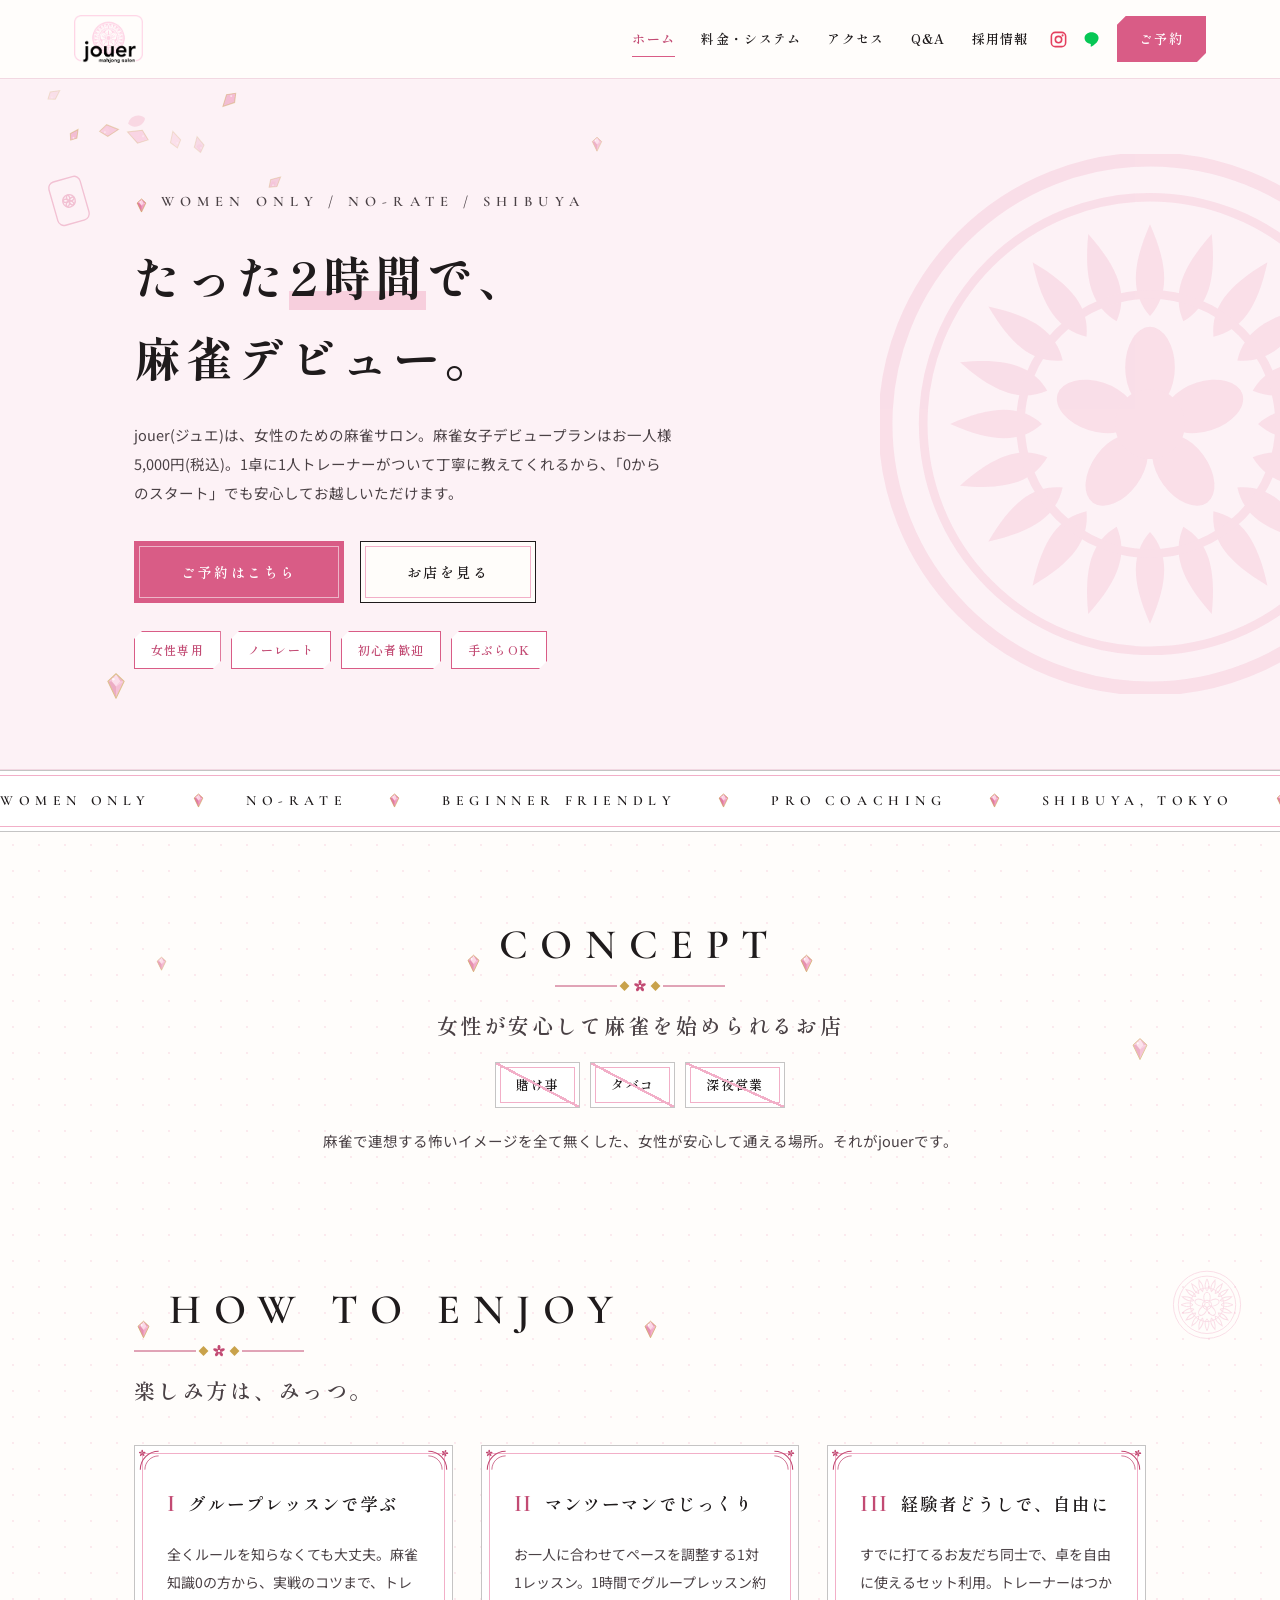
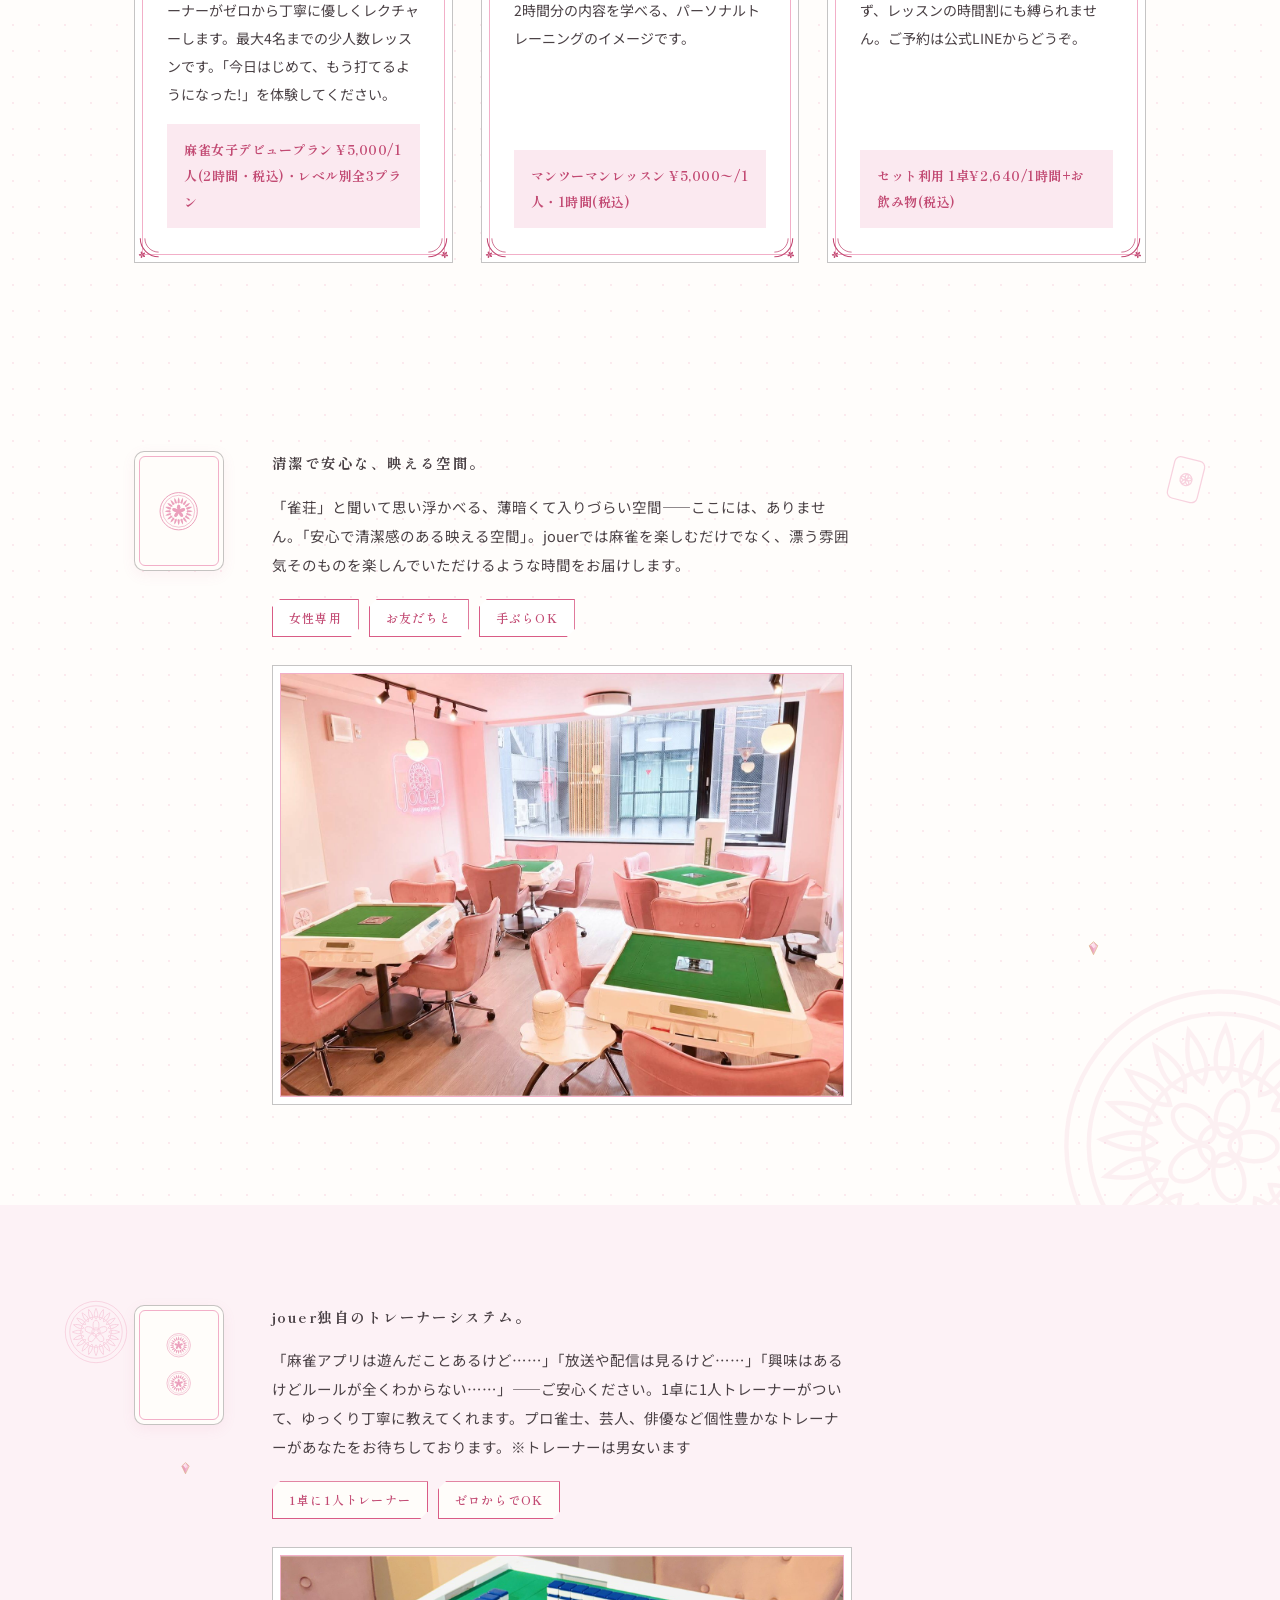
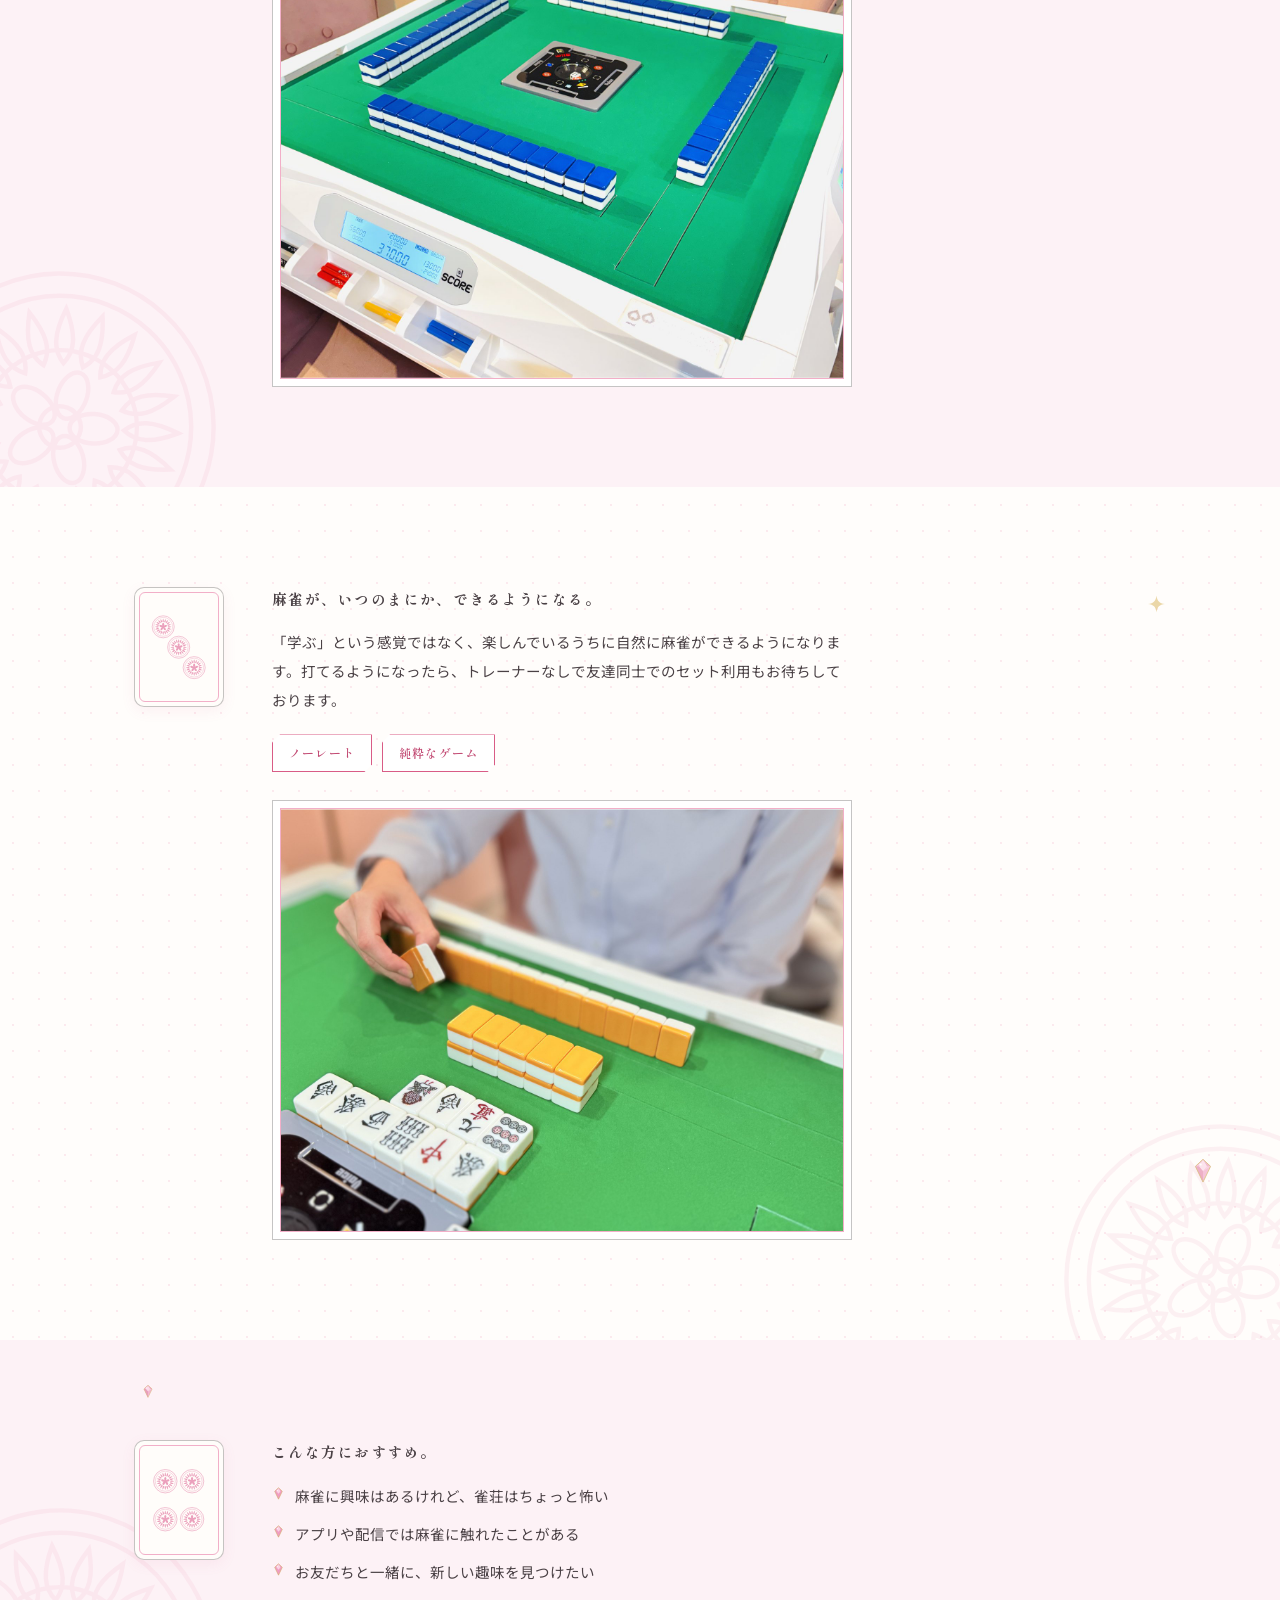
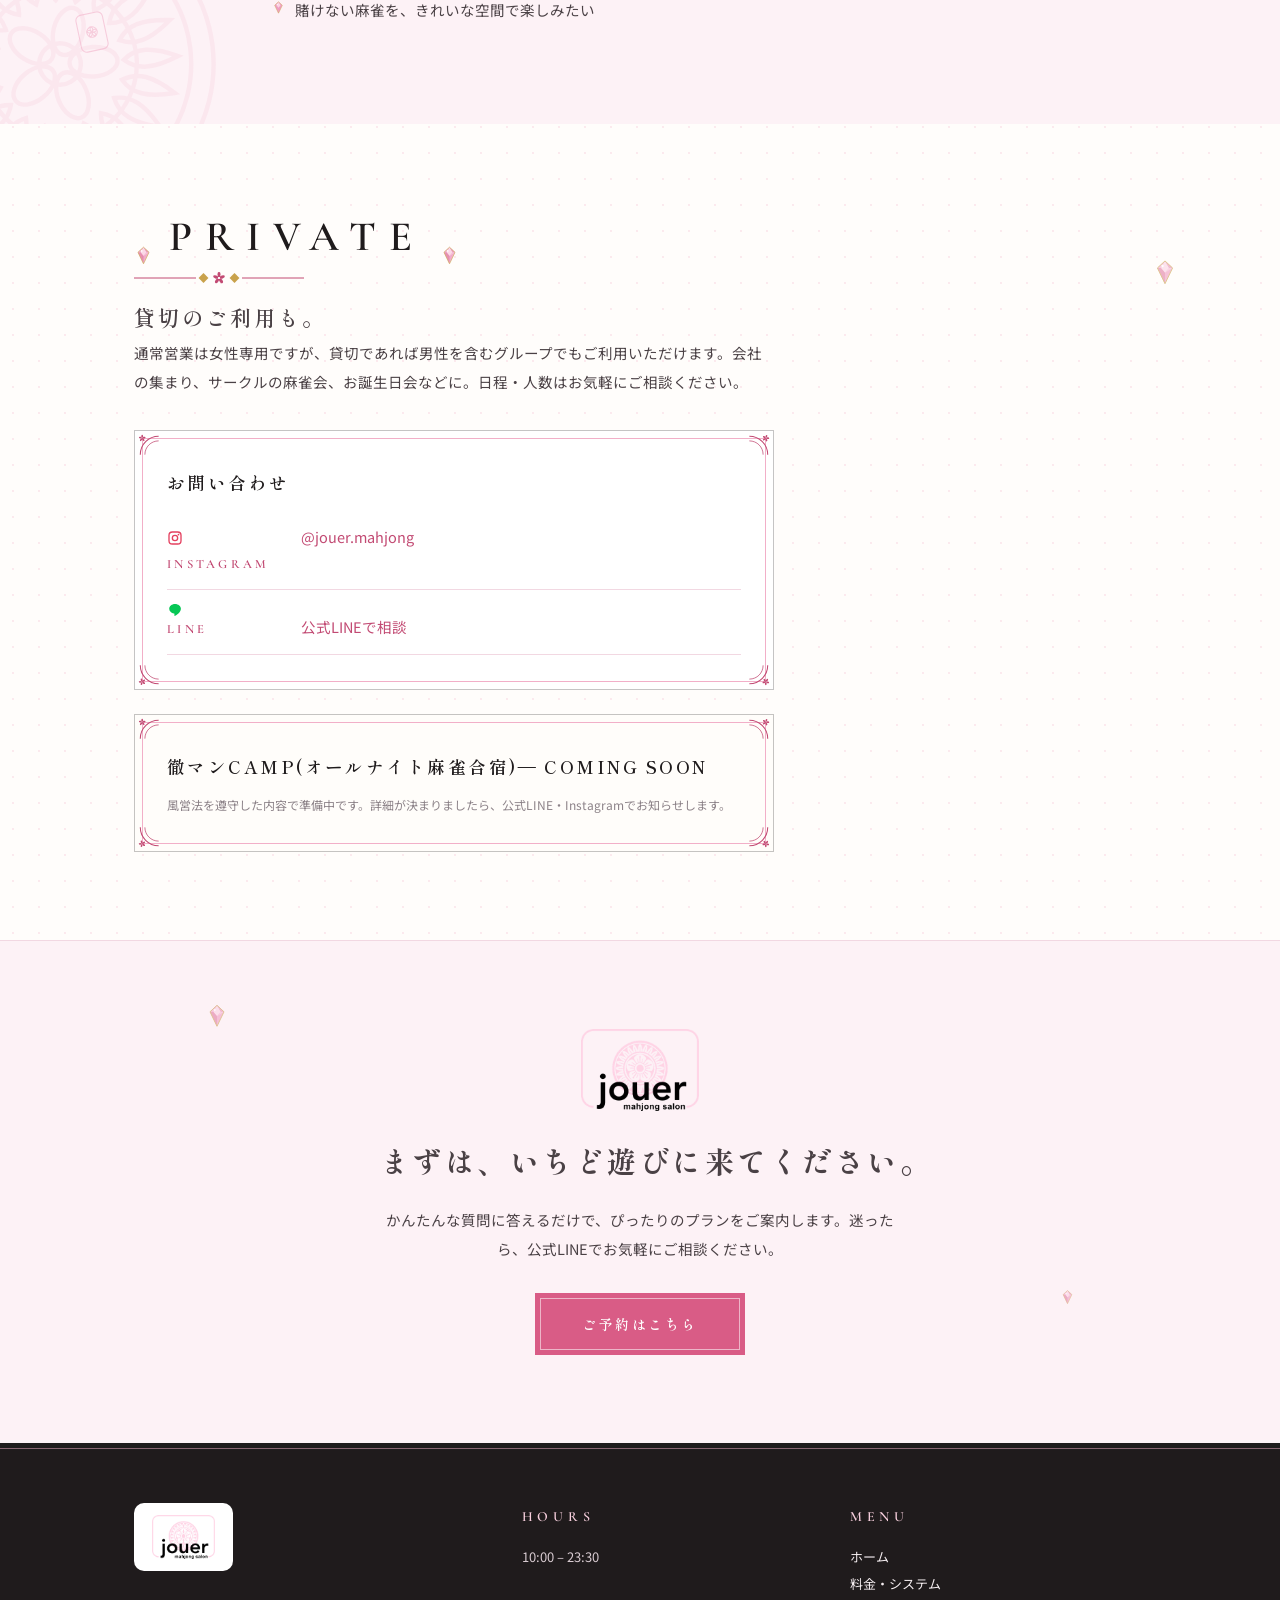
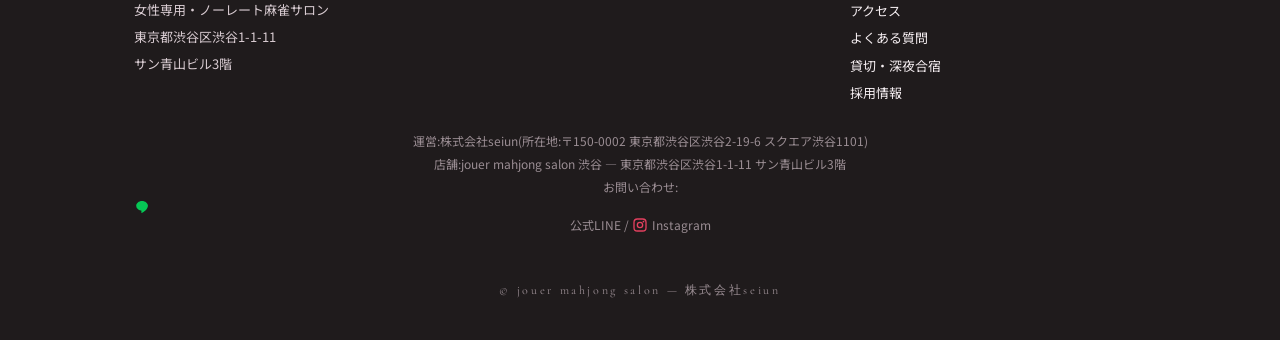
==== commit 710aafed: "プランカード価格位置揃え+4名割強調+CTA1行化+SNSアイコン(v27) price.htmlの3プランカードでサブコピー高さを確保し価格の縦位置を揃え、4名割タグを 塗りつぶし強調+「4人で合計" ====
--- a/index.html
+++ b/index.html
@@ -28,7 +28,7 @@
     </a>
     <nav class="gnav" aria-label="メイン">
       <a href="index.html" class="on">ホーム</a><a href="price.html">料金・システム</a><a href="access.html">アクセス</a><a href="faq.html">Q&amp;A</a><a href="recruit.html">採用情報</a>
-      <a class="cta" href="reserve.html">ご予約</a>
+      <a class="sns" href="https://www.instagram.com/jouer.mahjong/" target="_blank" rel="noopener" aria-label="Instagram"><svg class="sns-ico ig" viewBox="0 0 24 24" fill="none" stroke="currentColor" stroke-width="2" aria-hidden="true"><rect x="3" y="3" width="18" height="18" rx="5"/><circle cx="12" cy="12" r="4"/><circle cx="17.2" cy="6.8" r="1.3" fill="currentColor" stroke="none"/></svg></a><a class="sns" href="https://lin.ee/qetP6h9" target="_blank" rel="noopener" aria-label="公式LINE"><svg class="sns-ico ln" viewBox="0 0 24 24" fill="currentColor" aria-hidden="true"><path d="M12 3.2C6.8 3.2 2.6 6.7 2.6 11c0 3.8 3.2 7 7.6 7.7.3.1.7.2.8.5.1.2.1.6.1.8l-.2 1.4c-.1.4-.3 1.6 1.4.9 1.7-.7 9.3-5.5 9.3-11.3 0-4.3-4.2-7.8-9.6-7.8z"/></svg></a><a class="cta" href="reserve.html">ご予約</a>
     </nav>
   </div>
 </header>
@@ -166,8 +166,8 @@
     <div class="frp " data-reveal="deal" style="max-width:640px"><i class="cnr cnr1" aria-hidden="true"><svg viewBox="0 0 34 34" fill="none" xmlns="http://www.w3.org/2000/svg" aria-hidden="true"><path d="M3 27 C3 13.7 13.7 3 27 3" stroke="#C24A73" stroke-width="1.4"/><path d="M9 27 C9 17 17 9 27 9" stroke="#C24A73" stroke-width="1"/><ellipse cx="5.5" cy="2.9" rx="1.1" ry="1.9" transform="rotate(0 5.5 5.5)" fill="#C24A73"/><ellipse cx="5.5" cy="2.9" rx="1.1" ry="1.9" transform="rotate(72 5.5 5.5)" fill="#C24A73"/><ellipse cx="5.5" cy="2.9" rx="1.1" ry="1.9" transform="rotate(144 5.5 5.5)" fill="#C24A73"/><ellipse cx="5.5" cy="2.9" rx="1.1" ry="1.9" transform="rotate(216 5.5 5.5)" fill="#C24A73"/><ellipse cx="5.5" cy="2.9" rx="1.1" ry="1.9" transform="rotate(288 5.5 5.5)" fill="#C24A73"/><circle cx="5.5" cy="5.5" r=".9" fill="#C24A73"/></svg></i><i class="cnr cnr2" aria-hidden="true"><svg viewBox="0 0 34 34" fill="none" xmlns="http://www.w3.org/2000/svg" aria-hidden="true"><path d="M3 27 C3 13.7 13.7 3 27 3" stroke="#C24A73" stroke-width="1.4"/><path d="M9 27 C9 17 17 9 27 9" stroke="#C24A73" stroke-width="1"/><ellipse cx="5.5" cy="2.9" rx="1.1" ry="1.9" transform="rotate(0 5.5 5.5)" fill="#C24A73"/><ellipse cx="5.5" cy="2.9" rx="1.1" ry="1.9" transform="rotate(72 5.5 5.5)" fill="#C24A73"/><ellipse cx="5.5" cy="2.9" rx="1.1" ry="1.9" transform="rotate(144 5.5 5.5)" fill="#C24A73"/><ellipse cx="5.5" cy="2.9" rx="1.1" ry="1.9" transform="rotate(216 5.5 5.5)" fill="#C24A73"/><ellipse cx="5.5" cy="2.9" rx="1.1" ry="1.9" transform="rotate(288 5.5 5.5)" fill="#C24A73"/><circle cx="5.5" cy="5.5" r=".9" fill="#C24A73"/></svg></i><i class="cnr cnr3" aria-hidden="true"><svg viewBox="0 0 34 34" fill="none" xmlns="http://www.w3.org/2000/svg" aria-hidden="true"><path d="M3 27 C3 13.7 13.7 3 27 3" stroke="#C24A73" stroke-width="1.4"/><path d="M9 27 C9 17 17 9 27 9" stroke="#C24A73" stroke-width="1"/><ellipse cx="5.5" cy="2.9" rx="1.1" ry="1.9" transform="rotate(0 5.5 5.5)" fill="#C24A73"/><ellipse cx="5.5" cy="2.9" rx="1.1" ry="1.9" transform="rotate(72 5.5 5.5)" fill="#C24A73"/><ellipse cx="5.5" cy="2.9" rx="1.1" ry="1.9" transform="rotate(144 5.5 5.5)" fill="#C24A73"/><ellipse cx="5.5" cy="2.9" rx="1.1" ry="1.9" transform="rotate(216 5.5 5.5)" fill="#C24A73"/><ellipse cx="5.5" cy="2.9" rx="1.1" ry="1.9" transform="rotate(288 5.5 5.5)" fill="#C24A73"/><circle cx="5.5" cy="5.5" r=".9" fill="#C24A73"/></svg></i><i class="cnr cnr4" aria-hidden="true"><svg viewBox="0 0 34 34" fill="none" xmlns="http://www.w3.org/2000/svg" aria-hidden="true"><path d="M3 27 C3 13.7 13.7 3 27 3" stroke="#C24A73" stroke-width="1.4"/><path d="M9 27 C9 17 17 9 27 9" stroke="#C24A73" stroke-width="1"/><ellipse cx="5.5" cy="2.9" rx="1.1" ry="1.9" transform="rotate(0 5.5 5.5)" fill="#C24A73"/><ellipse cx="5.5" cy="2.9" rx="1.1" ry="1.9" transform="rotate(72 5.5 5.5)" fill="#C24A73"/><ellipse cx="5.5" cy="2.9" rx="1.1" ry="1.9" transform="rotate(144 5.5 5.5)" fill="#C24A73"/><ellipse cx="5.5" cy="2.9" rx="1.1" ry="1.9" transform="rotate(216 5.5 5.5)" fill="#C24A73"/><ellipse cx="5.5" cy="2.9" rx="1.1" ry="1.9" transform="rotate(288 5.5 5.5)" fill="#C24A73"/><circle cx="5.5" cy="5.5" r=".9" fill="#C24A73"/></svg></i><h3 style="letter-spacing:.14em">お問い合わせ</h3>
       <ul class="contact-list">
         <!-- ▼▼ 編集OK:お問い合わせ先(確定したら差し替え) ▼▼ -->
-                <li><span class="cl">INSTAGRAM</span><a href="https://www.instagram.com/jouer.mahjong/" target="_blank" rel="noopener">@jouer.mahjong</a></li>
-        <li><span class="cl">LINE</span><a href="https://lin.ee/qetP6h9" target="_blank" rel="noopener">公式LINEで相談</a></li>
+                <li><span class="cl"><svg class="sns-ico ig" viewBox="0 0 24 24" fill="none" stroke="currentColor" stroke-width="2" aria-hidden="true"><rect x="3" y="3" width="18" height="18" rx="5"/><circle cx="12" cy="12" r="4"/><circle cx="17.2" cy="6.8" r="1.3" fill="currentColor" stroke="none"/></svg>INSTAGRAM</span><a href="https://www.instagram.com/jouer.mahjong/" target="_blank" rel="noopener">@jouer.mahjong</a></li>
+        <li><span class="cl"><svg class="sns-ico ln" viewBox="0 0 24 24" fill="currentColor" aria-hidden="true"><path d="M12 3.2C6.8 3.2 2.6 6.7 2.6 11c0 3.8 3.2 7 7.6 7.7.3.1.7.2.8.5.1.2.1.6.1.8l-.2 1.4c-.1.4-.3 1.6 1.4.9 1.7-.7 9.3-5.5 9.3-11.3 0-4.3-4.2-7.8-9.6-7.8z"/></svg>LINE</span><a href="https://lin.ee/qetP6h9" target="_blank" rel="noopener">公式LINEで相談</a></li>
         <!-- ▲▲ 編集OK:お問い合わせ先 ▲▲ -->
       </ul></div>
     <div class="frp frp-soft" data-reveal="deal" style="max-width:640px;margin-top:24px"><i class="cnr cnr1" aria-hidden="true"><svg viewBox="0 0 34 34" fill="none" xmlns="http://www.w3.org/2000/svg" aria-hidden="true"><path d="M3 27 C3 13.7 13.7 3 27 3" stroke="#C24A73" stroke-width="1.4"/><path d="M9 27 C9 17 17 9 27 9" stroke="#C24A73" stroke-width="1"/><ellipse cx="5.5" cy="2.9" rx="1.1" ry="1.9" transform="rotate(0 5.5 5.5)" fill="#C24A73"/><ellipse cx="5.5" cy="2.9" rx="1.1" ry="1.9" transform="rotate(72 5.5 5.5)" fill="#C24A73"/><ellipse cx="5.5" cy="2.9" rx="1.1" ry="1.9" transform="rotate(144 5.5 5.5)" fill="#C24A73"/><ellipse cx="5.5" cy="2.9" rx="1.1" ry="1.9" transform="rotate(216 5.5 5.5)" fill="#C24A73"/><ellipse cx="5.5" cy="2.9" rx="1.1" ry="1.9" transform="rotate(288 5.5 5.5)" fill="#C24A73"/><circle cx="5.5" cy="5.5" r=".9" fill="#C24A73"/></svg></i><i class="cnr cnr2" aria-hidden="true"><svg viewBox="0 0 34 34" fill="none" xmlns="http://www.w3.org/2000/svg" aria-hidden="true"><path d="M3 27 C3 13.7 13.7 3 27 3" stroke="#C24A73" stroke-width="1.4"/><path d="M9 27 C9 17 17 9 27 9" stroke="#C24A73" stroke-width="1"/><ellipse cx="5.5" cy="2.9" rx="1.1" ry="1.9" transform="rotate(0 5.5 5.5)" fill="#C24A73"/><ellipse cx="5.5" cy="2.9" rx="1.1" ry="1.9" transform="rotate(72 5.5 5.5)" fill="#C24A73"/><ellipse cx="5.5" cy="2.9" rx="1.1" ry="1.9" transform="rotate(144 5.5 5.5)" fill="#C24A73"/><ellipse cx="5.5" cy="2.9" rx="1.1" ry="1.9" transform="rotate(216 5.5 5.5)" fill="#C24A73"/><ellipse cx="5.5" cy="2.9" rx="1.1" ry="1.9" transform="rotate(288 5.5 5.5)" fill="#C24A73"/><circle cx="5.5" cy="5.5" r=".9" fill="#C24A73"/></svg></i><i class="cnr cnr3" aria-hidden="true"><svg viewBox="0 0 34 34" fill="none" xmlns="http://www.w3.org/2000/svg" aria-hidden="true"><path d="M3 27 C3 13.7 13.7 3 27 3" stroke="#C24A73" stroke-width="1.4"/><path d="M9 27 C9 17 17 9 27 9" stroke="#C24A73" stroke-width="1"/><ellipse cx="5.5" cy="2.9" rx="1.1" ry="1.9" transform="rotate(0 5.5 5.5)" fill="#C24A73"/><ellipse cx="5.5" cy="2.9" rx="1.1" ry="1.9" transform="rotate(72 5.5 5.5)" fill="#C24A73"/><ellipse cx="5.5" cy="2.9" rx="1.1" ry="1.9" transform="rotate(144 5.5 5.5)" fill="#C24A73"/><ellipse cx="5.5" cy="2.9" rx="1.1" ry="1.9" transform="rotate(216 5.5 5.5)" fill="#C24A73"/><ellipse cx="5.5" cy="2.9" rx="1.1" ry="1.9" transform="rotate(288 5.5 5.5)" fill="#C24A73"/><circle cx="5.5" cy="5.5" r=".9" fill="#C24A73"/></svg></i><i class="cnr cnr4" aria-hidden="true"><svg viewBox="0 0 34 34" fill="none" xmlns="http://www.w3.org/2000/svg" aria-hidden="true"><path d="M3 27 C3 13.7 13.7 3 27 3" stroke="#C24A73" stroke-width="1.4"/><path d="M9 27 C9 17 17 9 27 9" stroke="#C24A73" stroke-width="1"/><ellipse cx="5.5" cy="2.9" rx="1.1" ry="1.9" transform="rotate(0 5.5 5.5)" fill="#C24A73"/><ellipse cx="5.5" cy="2.9" rx="1.1" ry="1.9" transform="rotate(72 5.5 5.5)" fill="#C24A73"/><ellipse cx="5.5" cy="2.9" rx="1.1" ry="1.9" transform="rotate(144 5.5 5.5)" fill="#C24A73"/><ellipse cx="5.5" cy="2.9" rx="1.1" ry="1.9" transform="rotate(216 5.5 5.5)" fill="#C24A73"/><ellipse cx="5.5" cy="2.9" rx="1.1" ry="1.9" transform="rotate(288 5.5 5.5)" fill="#C24A73"/><circle cx="5.5" cy="5.5" r=".9" fill="#C24A73"/></svg></i><h3 style="letter-spacing:.14em">徹マンCAMP(オールナイト麻雀合宿)— COMING SOON</h3><p class="ask-note" style="margin-top:10px">風営法を遵守した内容で準備中です。詳細が決まりましたら、公式LINE・Instagramでお知らせします。</p></div>
@@ -179,7 +179,7 @@
   <span class="deco" style="bottom:24%;right:16%;width:15px;opacity:.6" aria-hidden="true"><span class="deco-in" style="--fd:7s"><svg viewBox="0 0 24 24" xmlns="http://www.w3.org/2000/svg" aria-hidden="true"><polygon points="12,1.5 19,8 12,22.5 5,8" fill="#F09EC2"/><polygon points="12,1.5 15.8,8 12,12.5 8.2,8" fill="#FBD3E4"/><polygon points="5,8 8.2,8 12,12.5 12,22.5" fill="#E27DA4"/><polygon points="19,8 15.8,8 12,12.5" fill="#F7BAD4"/><polygon points="12,1.5 8.2,8 5,8" fill="#F4AACB"/><polygon points="12,1.5 15.8,8 19,8" fill="#E890B4"/><polygon points="12,1.5 19,8 12,22.5 5,8" fill="none" stroke="#C9A24B" stroke-width="0.9" stroke-linejoin="round"/><circle cx="9.7" cy="6.2" r="1.1" fill="#fff" opacity=".95"/></svg></span></span>
   <div class="wrap" data-reveal>
     <img class="cta-logo" src="logo.png" alt="jouer mahjong salon">
-    <p class="cb-ttl"><span style="display:inline-block">まずは、いちど</span><span style="display:inline-block">遊びに来てください。</span></p>
+    <p class="cb-ttl">まずは、いちど遊びに来てください。</p>
     <p>かんたんな質問に答えるだけで、ぴったりのプランをご案内します。迷ったら、公式LINEでお気軽にご相談ください。</p>
     <a class="btn btn-fill" href="reserve.html">ご予約はこちら</a>
   </div>
@@ -213,7 +213,7 @@
       </div>
     </div>
     <!-- ▼▼ 編集OK:運営者情報 ▼▼ -->
-    <p style="text-align:center;font-size:12px;color:#9a8d93;margin-top:24px;line-height:1.9">運営:株式会社seiun(所在地:〒150-0002 東京都渋谷区渋谷2-19-6 スクエア渋谷1101)<br>店舗:jouer mahjong salon 渋谷 — 東京都渋谷区渋谷1-1-11 サン青山ビル3階<br>お問い合わせ:<a href="https://lin.ee/qetP6h9" target="_blank" rel="noopener" style="color:#9a8d93">公式LINE</a> / <a href="https://www.instagram.com/jouer.mahjong/" target="_blank" rel="noopener" style="color:#9a8d93">Instagram</a></p>
+    <p style="text-align:center;font-size:12px;color:#9a8d93;margin-top:24px;line-height:1.9">運営:株式会社seiun(所在地:〒150-0002 東京都渋谷区渋谷2-19-6 スクエア渋谷1101)<br>店舗:jouer mahjong salon 渋谷 — 東京都渋谷区渋谷1-1-11 サン青山ビル3階<br>お問い合わせ:<a href="https://lin.ee/qetP6h9" target="_blank" rel="noopener" style="color:#9a8d93"><svg class="sns-ico ln" viewBox="0 0 24 24" fill="currentColor" aria-hidden="true"><path d="M12 3.2C6.8 3.2 2.6 6.7 2.6 11c0 3.8 3.2 7 7.6 7.7.3.1.7.2.8.5.1.2.1.6.1.8l-.2 1.4c-.1.4-.3 1.6 1.4.9 1.7-.7 9.3-5.5 9.3-11.3 0-4.3-4.2-7.8-9.6-7.8z"/></svg>公式LINE</a> / <a href="https://www.instagram.com/jouer.mahjong/" target="_blank" rel="noopener" style="color:#9a8d93"><svg class="sns-ico ig" viewBox="0 0 24 24" fill="none" stroke="currentColor" stroke-width="2" aria-hidden="true"><rect x="3" y="3" width="18" height="18" rx="5"/><circle cx="12" cy="12" r="4"/><circle cx="17.2" cy="6.8" r="1.3" fill="currentColor" stroke="none"/></svg>Instagram</a></p>
     <!-- ▲▲ 編集OK:運営者情報 ▲▲ -->
     <p class="copy">© jouer mahjong salon — 株式会社seiun</p>
   </div>
--- a/style.css
+++ b/style.css
@@ -370,7 +370,7 @@
 .cta-band{background:var(--pink-bg);text-align:center;position:relative;overflow:hidden;border-top:1px solid var(--line)}
 .cta-band .mini-mark{width:66px;height:66px;margin:0 auto 20px;animation:breath 6s ease-in-out infinite}
 @keyframes breath{0%,100%{transform:scale(1)}50%{transform:scale(1.08)}}
-.cta-band .cb-ttl{font-family:var(--disp);font-weight:700;font-size:clamp(22px,3.4vw,29px);letter-spacing:.12em;margin-bottom:16px}
+.cta-band .cb-ttl{font-family:var(--disp);font-weight:700;font-size:clamp(22px,3.4vw,29px);letter-spacing:.12em;margin-bottom:16px;white-space:nowrap}
 .cta-band p{max-width:520px;margin:0 auto 30px;color:#4a4145;font-size:14.5px}
 
 /* ══ footer ══ */
@@ -470,6 +470,21 @@
 .plan-tag{display:inline-block;font-size:11px;letter-spacing:.14em;color:var(--rose-deep);background:var(--pink-soft);border:1px solid var(--pink-mid);border-radius:999px;padding:2px 13px;margin-bottom:12px}
 .plan .pn{font-family:var(--disp);font-weight:700;font-size:19px;letter-spacing:.12em;margin-bottom:8px}
 .rec+.pn{margin-top:16px}
+
+/* v27: CTAタイトルはモバイルでも1行(文字サイズで吸収) */
+@media(max-width:560px){.cta-band .cb-ttl{font-size:clamp(15px,4.8vw,22px);letter-spacing:.06em}}
+/* v27: プランカードの価格位置を揃える(3列表示時のみ。サブコピー2行分の高さを確保) */
+@media(min-width:821px){.plan .pcopy{min-height:calc(1.9em * 2)}}
+/* v27: 4名割タグの強調 */
+.plan-tag.deal{background:var(--rose);color:#fff;border-color:var(--rose);font-weight:600;letter-spacing:.12em}
+/* v27: SNSアイコン */
+.sns-ico{width:16px;height:16px;vertical-align:-3px;margin-right:4px}
+.sns-ico.ig{color:#E4405F}
+.sns-ico.ln{color:#06C755}
+.gnav a.sns{display:inline-flex;align-items:center;padding:8px 6px}
+.gnav a.sns::after{display:none}
+.gnav a.sns .sns-ico{width:19px;height:19px;margin-right:0;vertical-align:0}
+
 .plan .pcopy{font-size:13.5px;color:#4a4145;line-height:1.9}
 .plan-price{margin-top:12px;font-family:var(--disp);font-weight:700;font-size:22px;color:var(--rose-deep);letter-spacing:.04em}
 .plan-price small{font-family:var(--body);font-weight:400;font-size:11.5px;color:var(--gray);margin-left:6px;letter-spacing:.04em}
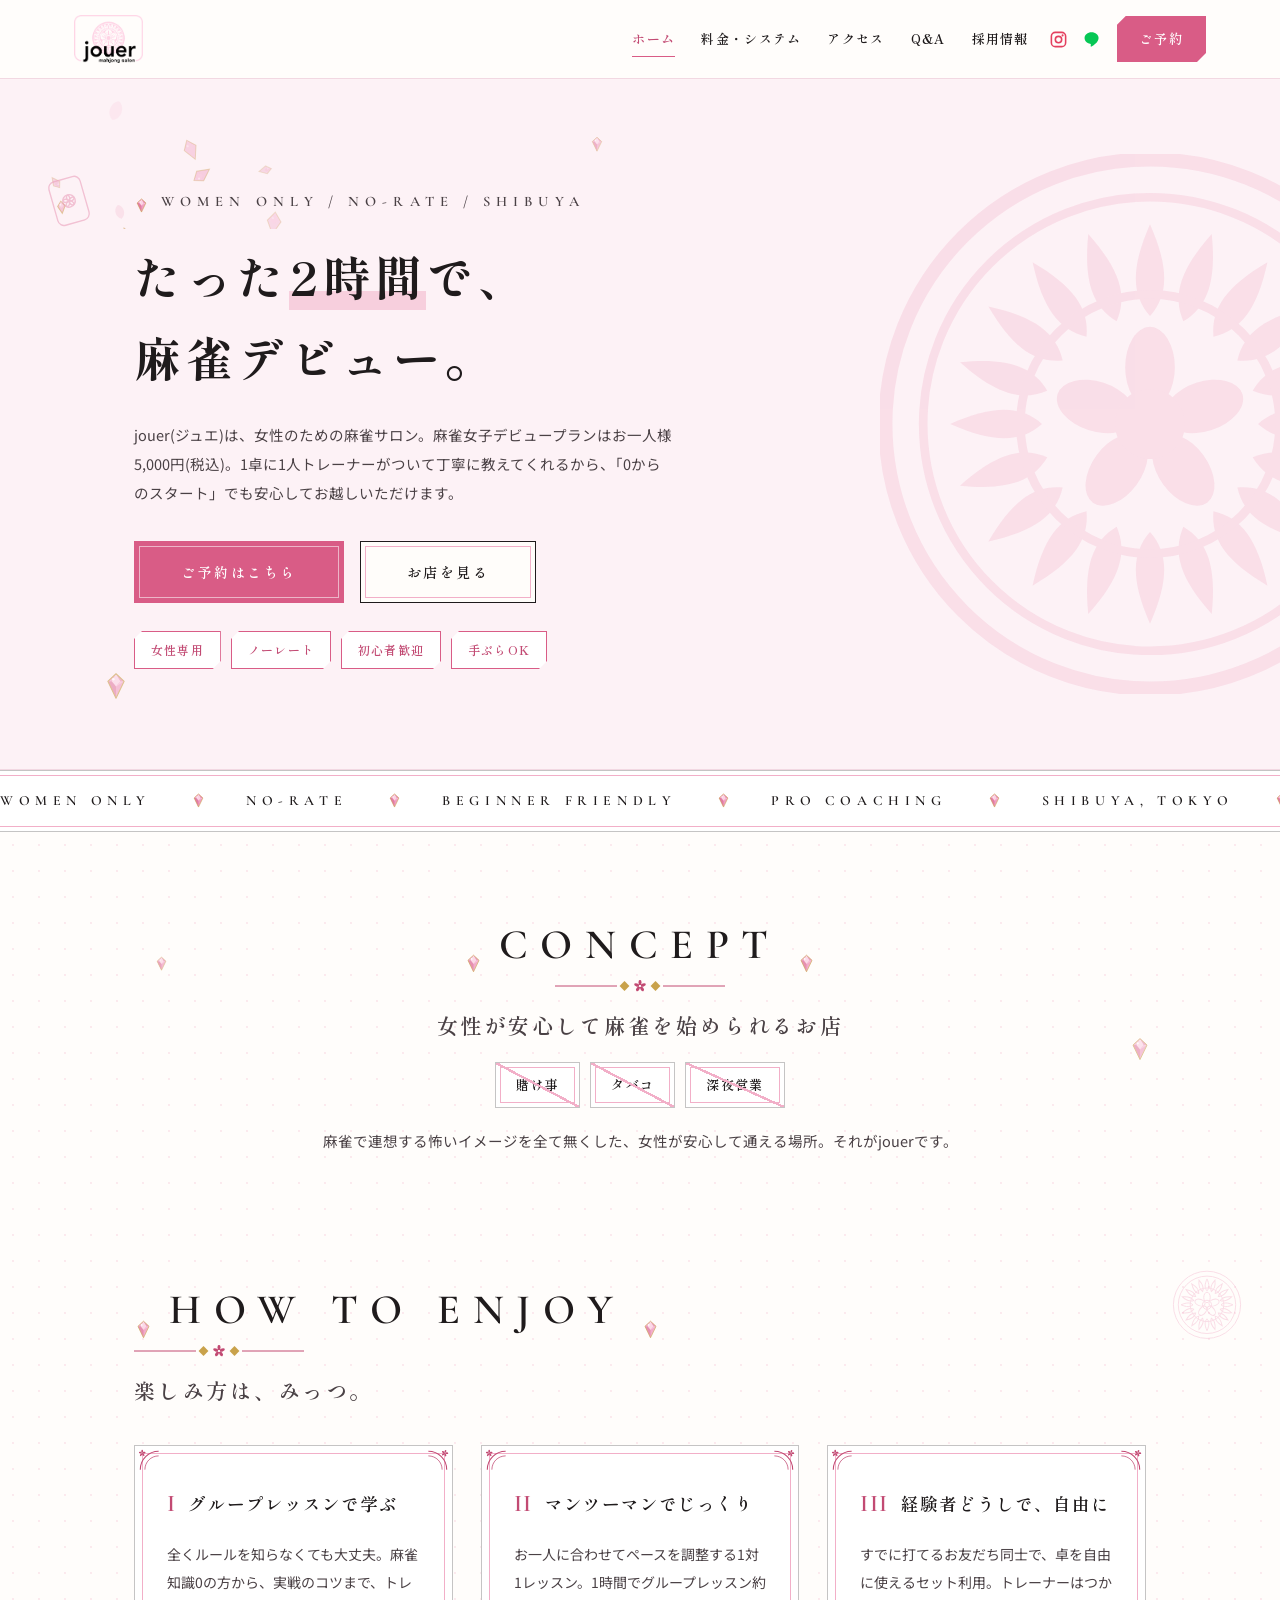
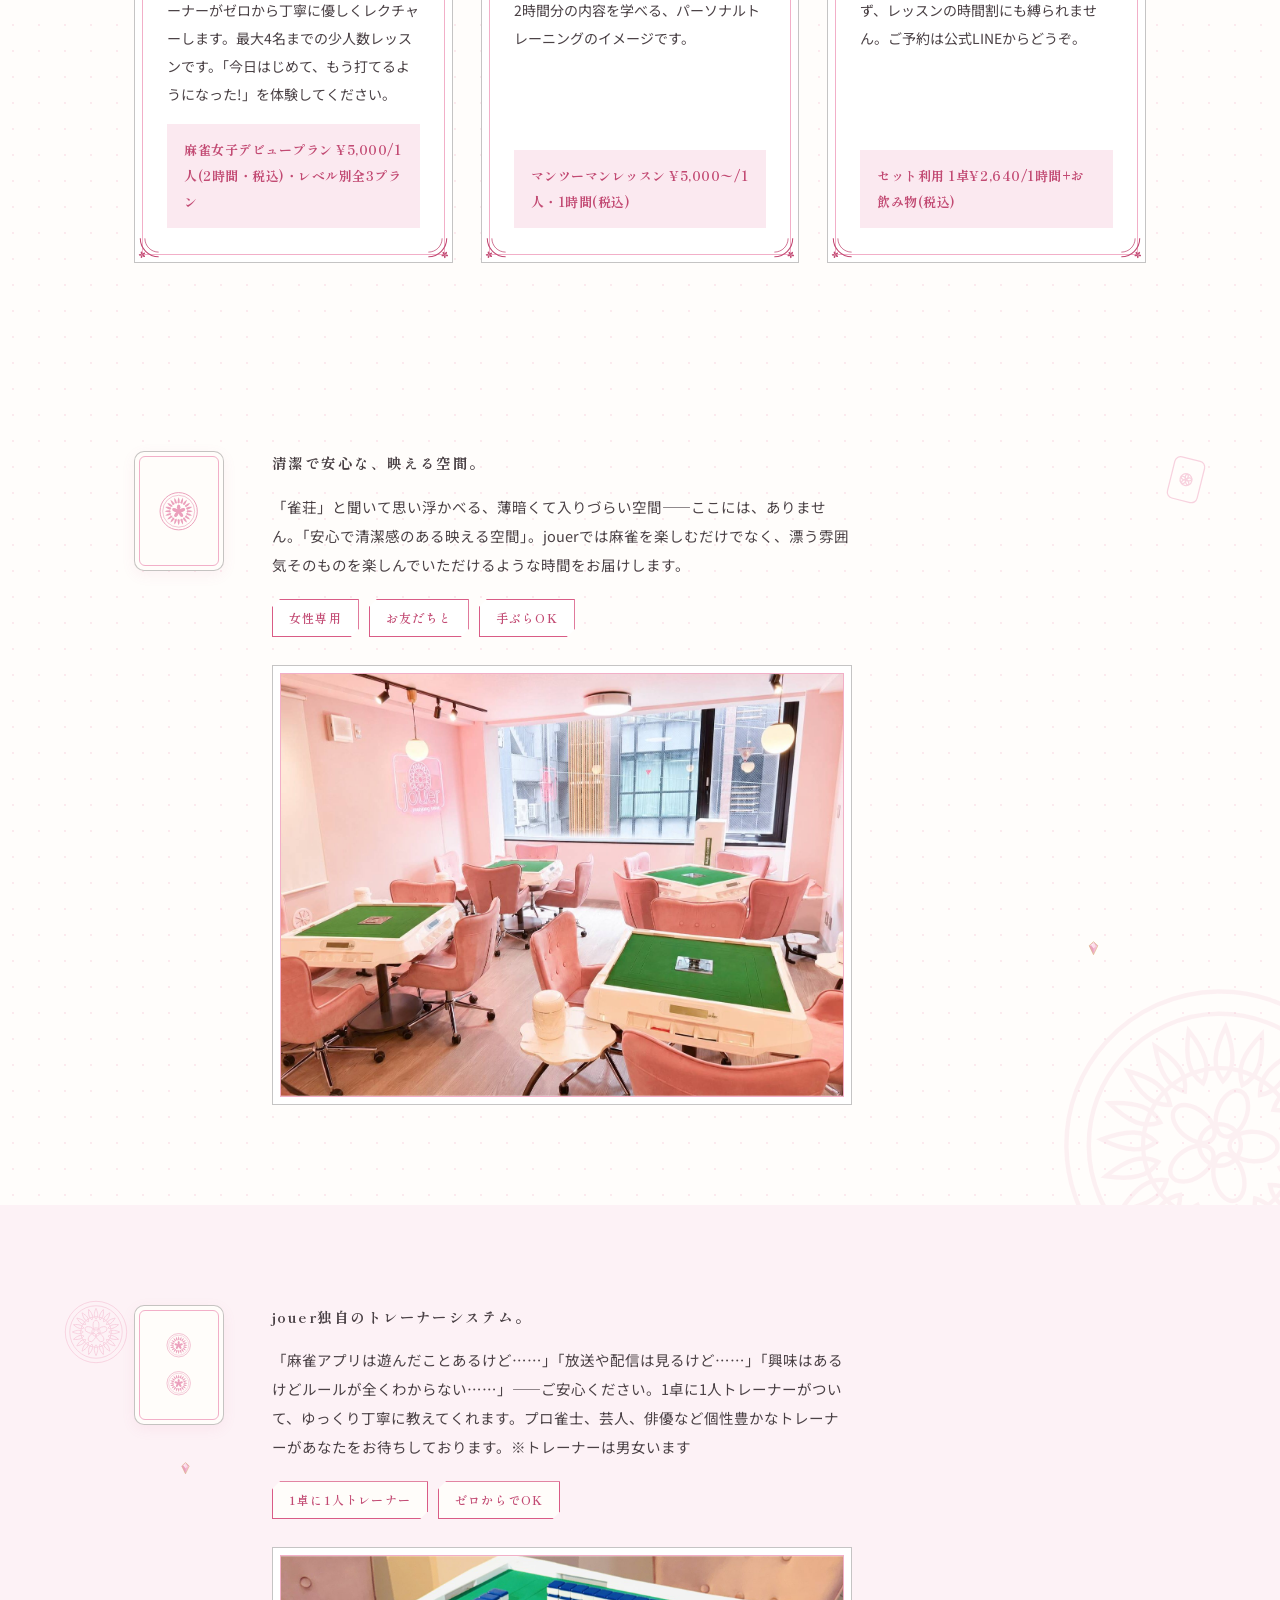
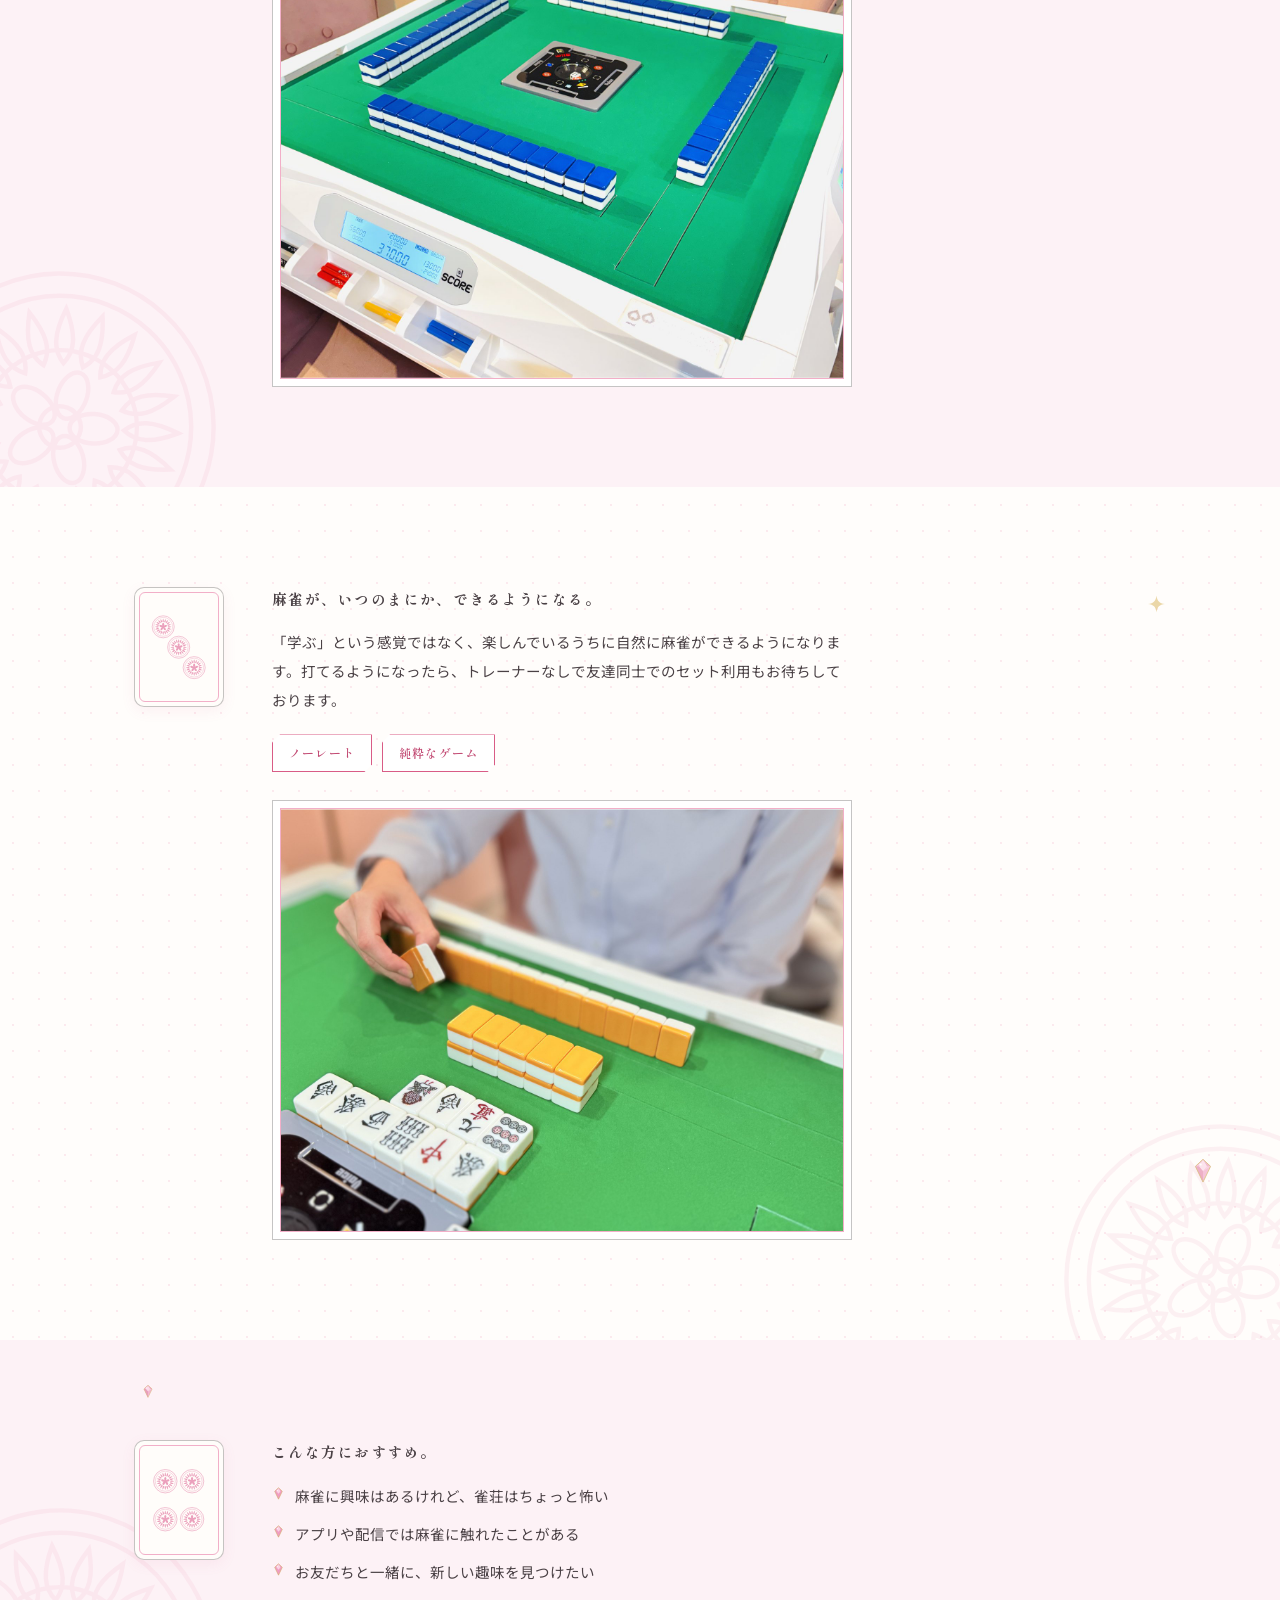
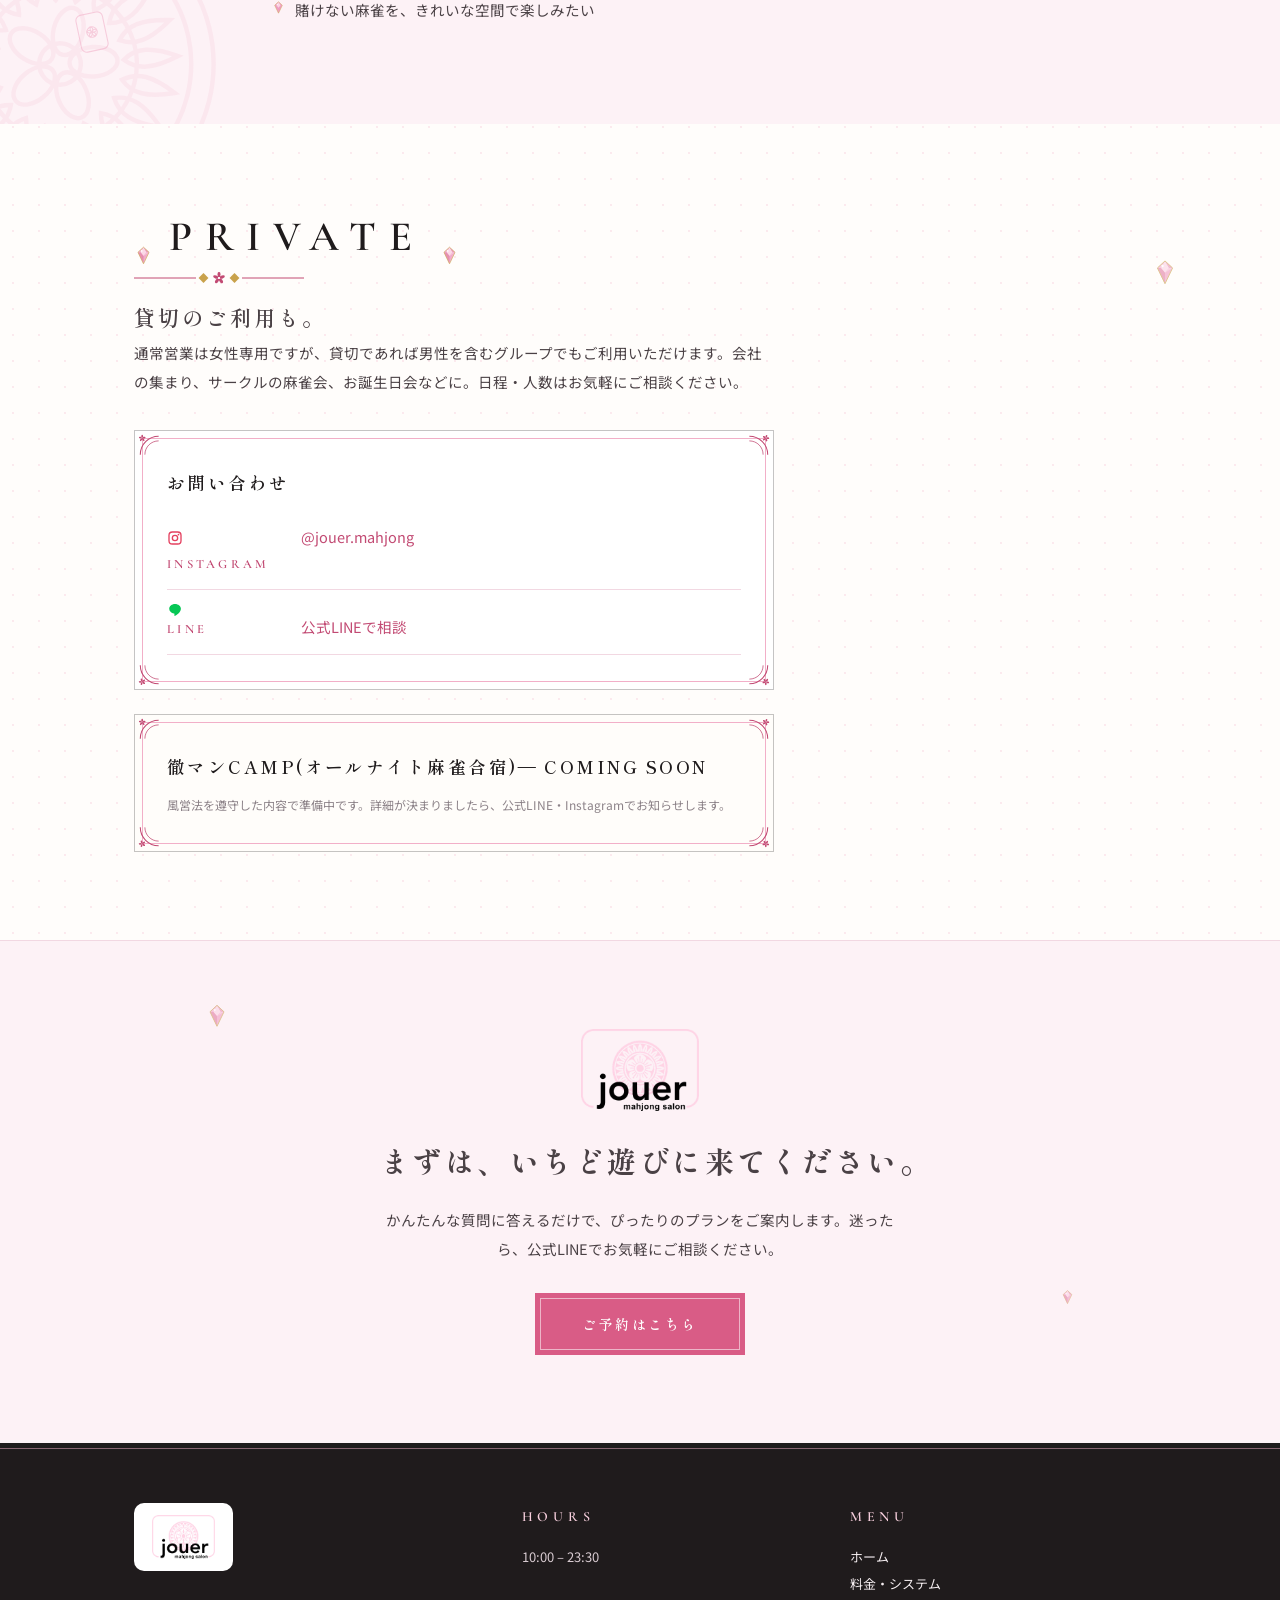
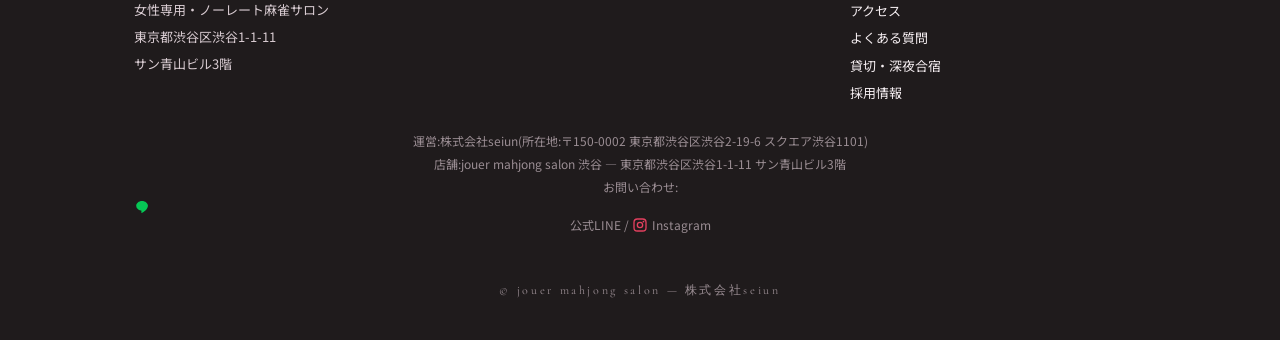
==== commit 9dcef27e: "サイト公開:noindex削除+robots.txt/sitemap.xml/canonical/OG画像整備(v28) 全6ページからnoindexを削除し検索エンジンへの露出を解禁。各ページにca" ====
--- a/index.html
+++ b/index.html
@@ -3,16 +3,16 @@
 <head>
 <meta charset="UTF-8">
 <meta name="viewport" content="width=device-width, initial-scale=1.0">
+<link rel="canonical" href="https://jouer-mahjong.com/">
 <title>jouer mahjong salon 渋谷|女性専用・ノーレート麻雀サロン</title>
 <meta name="description" content="渋谷の女性専用・ノーレート麻雀サロン jouer(ジュエ)。1卓に1人のトレーナーがついて、ゼロから麻雀を楽しく学べます。賭け事なし・初心者歓迎。">
-<!-- ▼▼ 正式公開時にこの1行を削除 ▼▼ -->
-<meta name="robots" content="noindex,nofollow">
 <link rel="icon" href="logo.png">
 <link rel="apple-touch-icon" href="logo.png">
 <meta property="og:type" content="website">
 <meta property="og:title" content="jouer mahjong salon 渋谷|女性専用・ノーレート麻雀サロン">
 <meta property="og:description" content="渋谷の女性専用・ノーレート麻雀サロン jouer(ジュエ)。1卓に1人のトレーナーがついて、ゼロから麻雀を楽しく学べます。賭け事なし・初心者歓迎。">
-<meta property="og:image" content="https://jouer-mahjong.com/logo.png">
+<meta property="og:image" content="https://jouer-mahjong.com/og-image.jpg">
+<meta name="twitter:card" content="summary_large_image">
 <script>try{if(!sessionStorage.getItem('jr_op'))document.documentElement.classList.add('op-show')}catch(e){document.documentElement.classList.add('op-show')}</script>
 <link rel="preconnect" href="https://fonts.googleapis.com">
 <link rel="preconnect" href="https://fonts.gstatic.com" crossorigin>
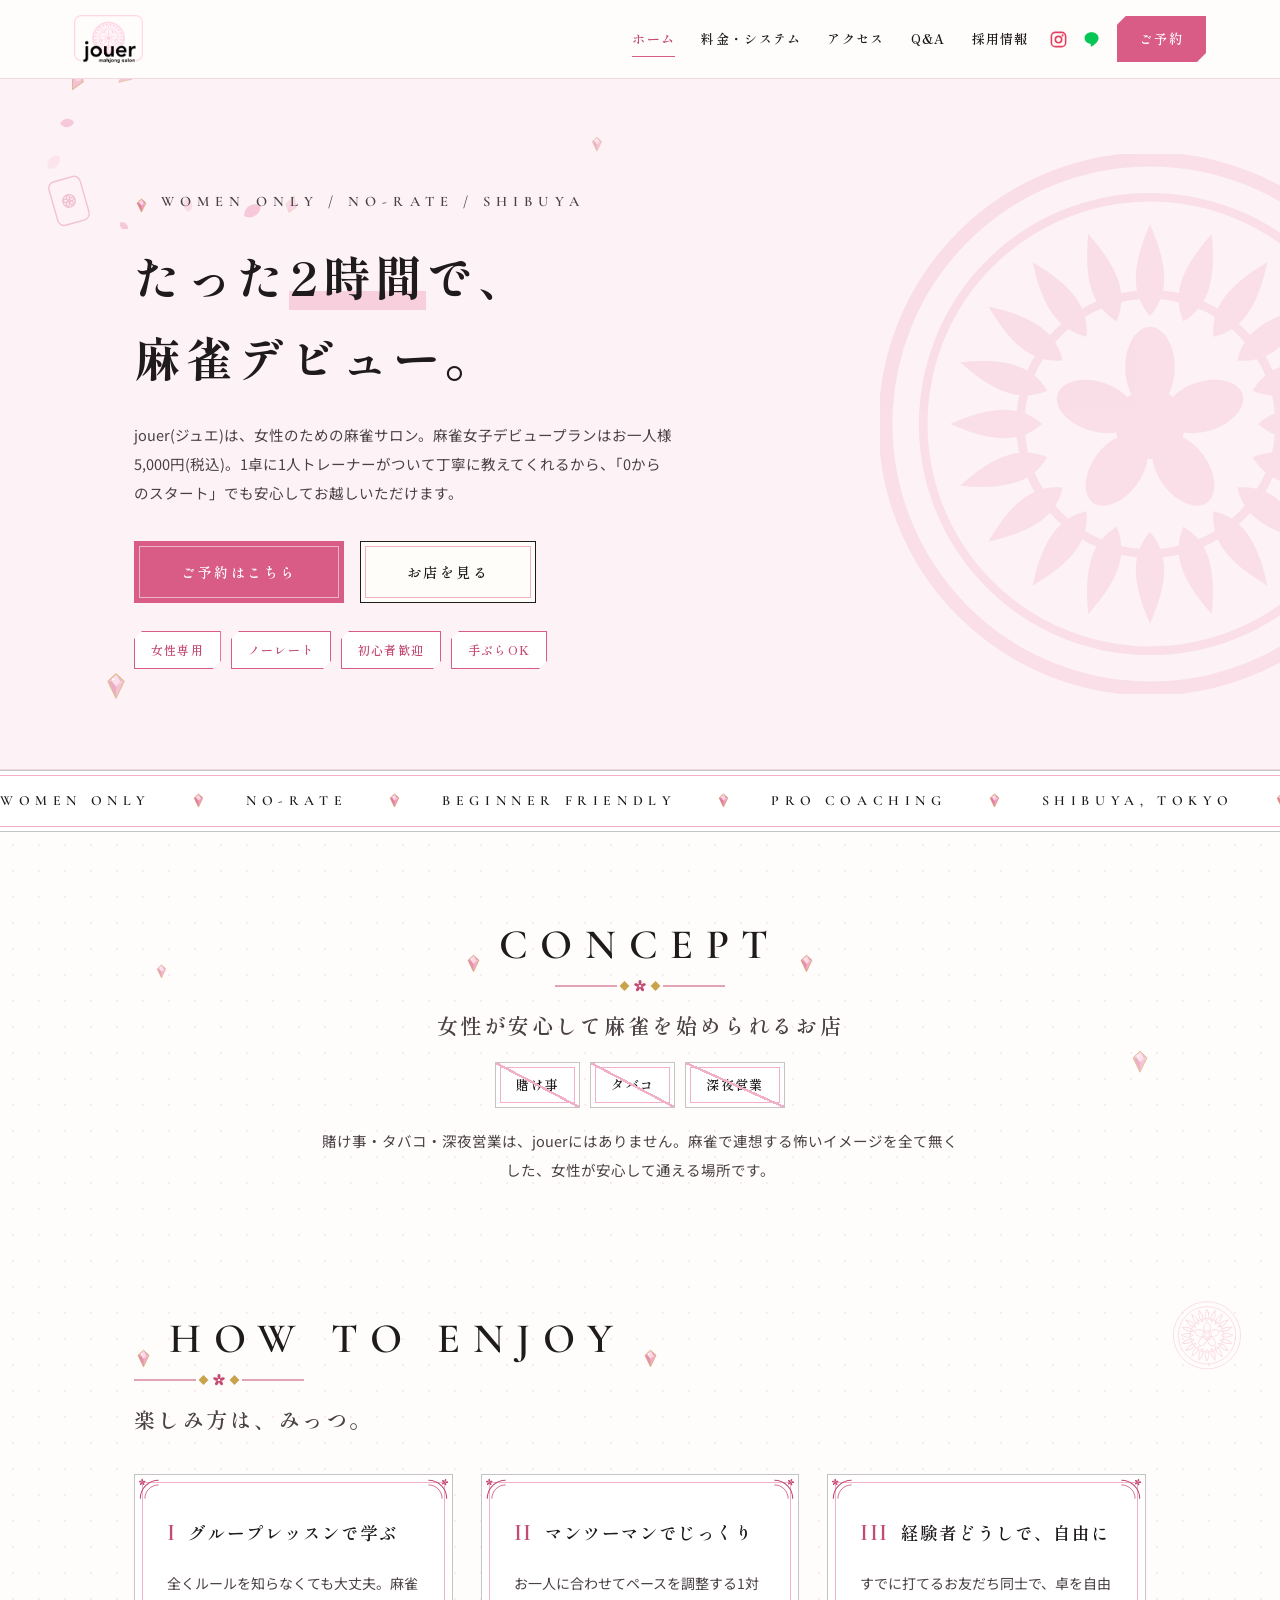
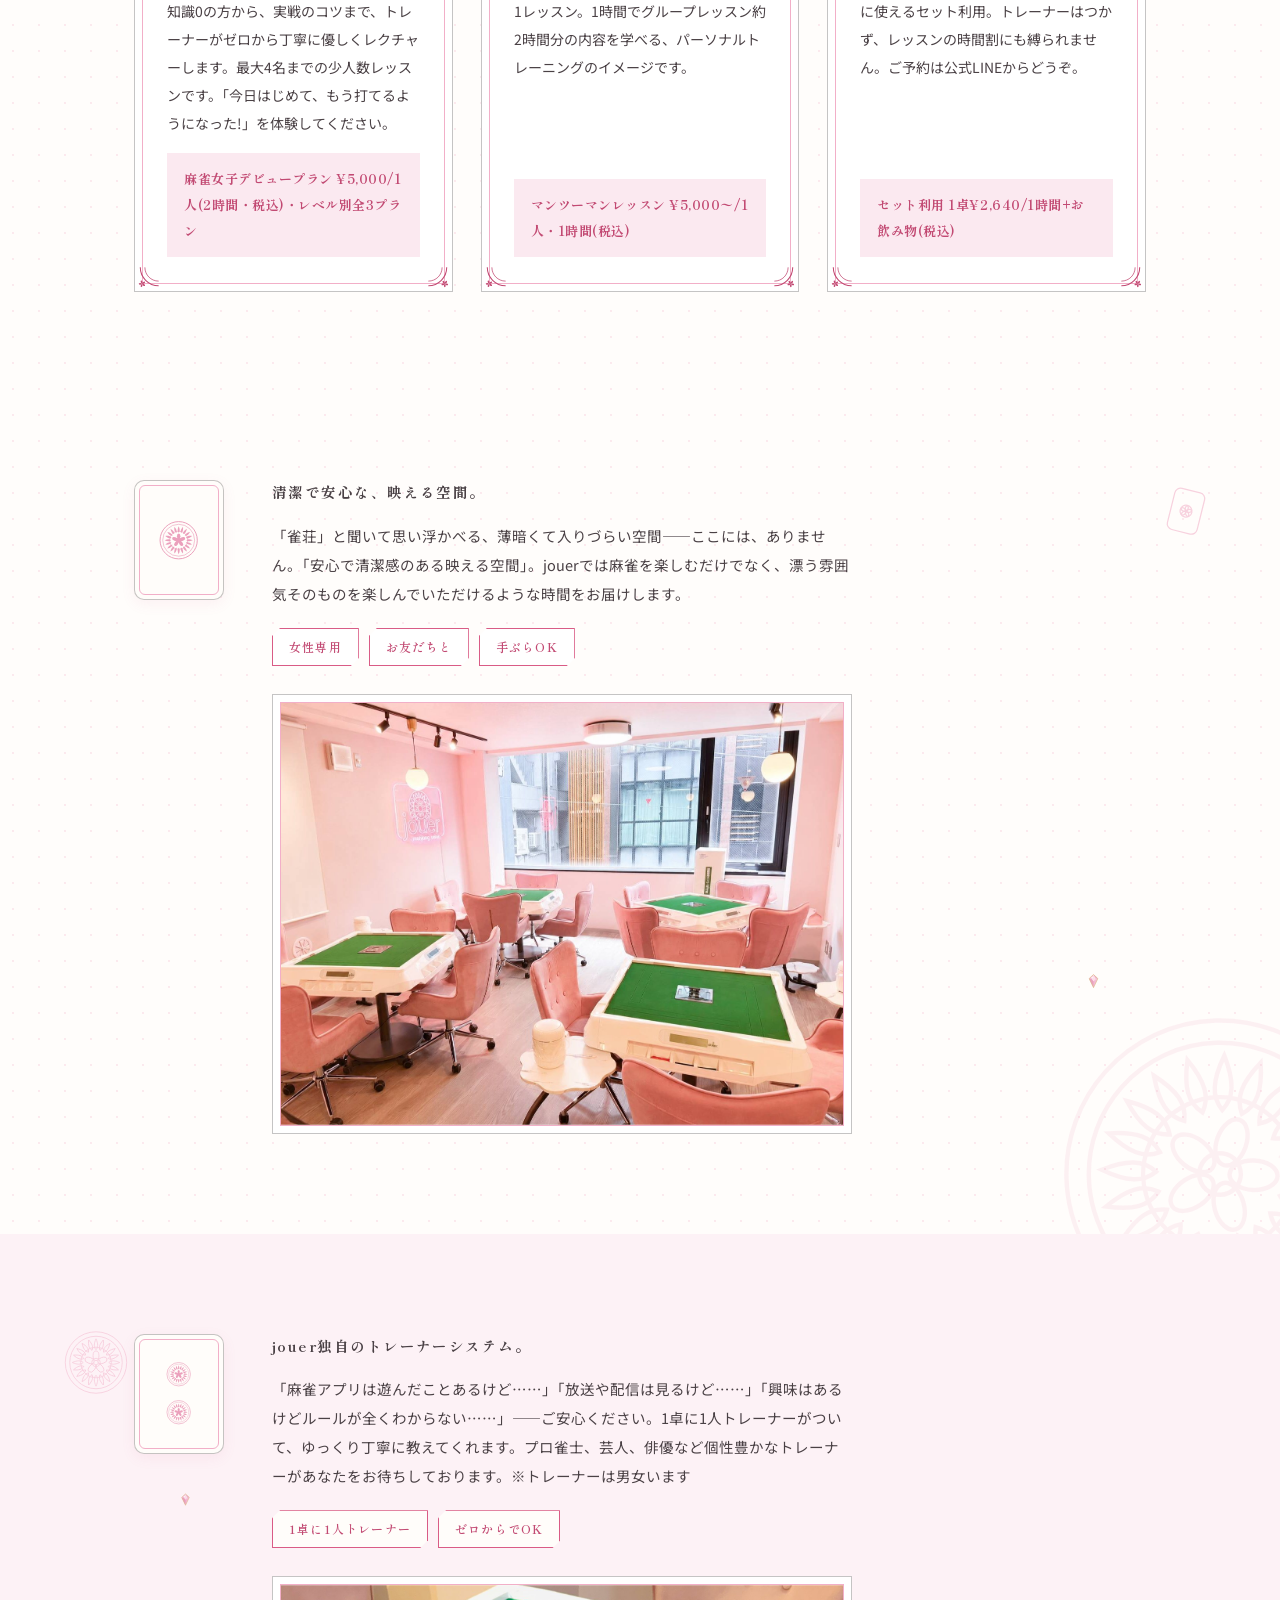
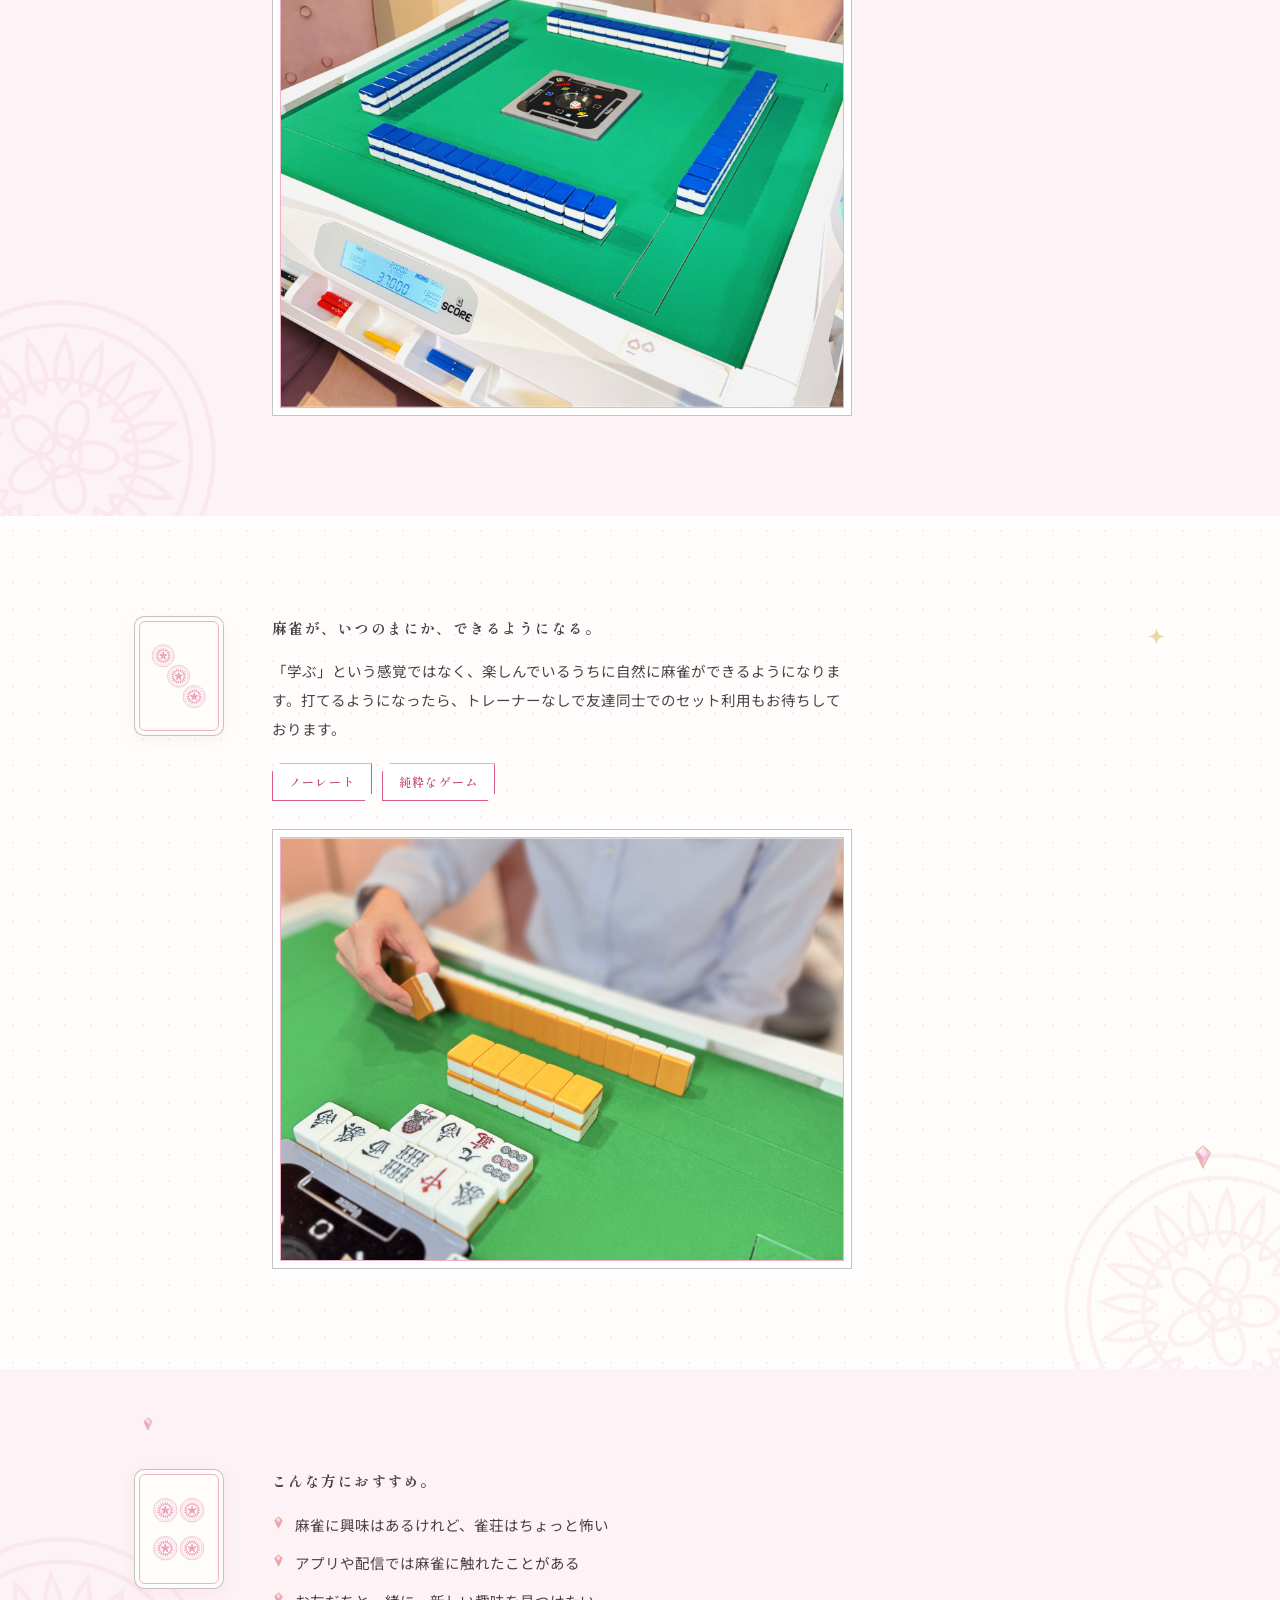
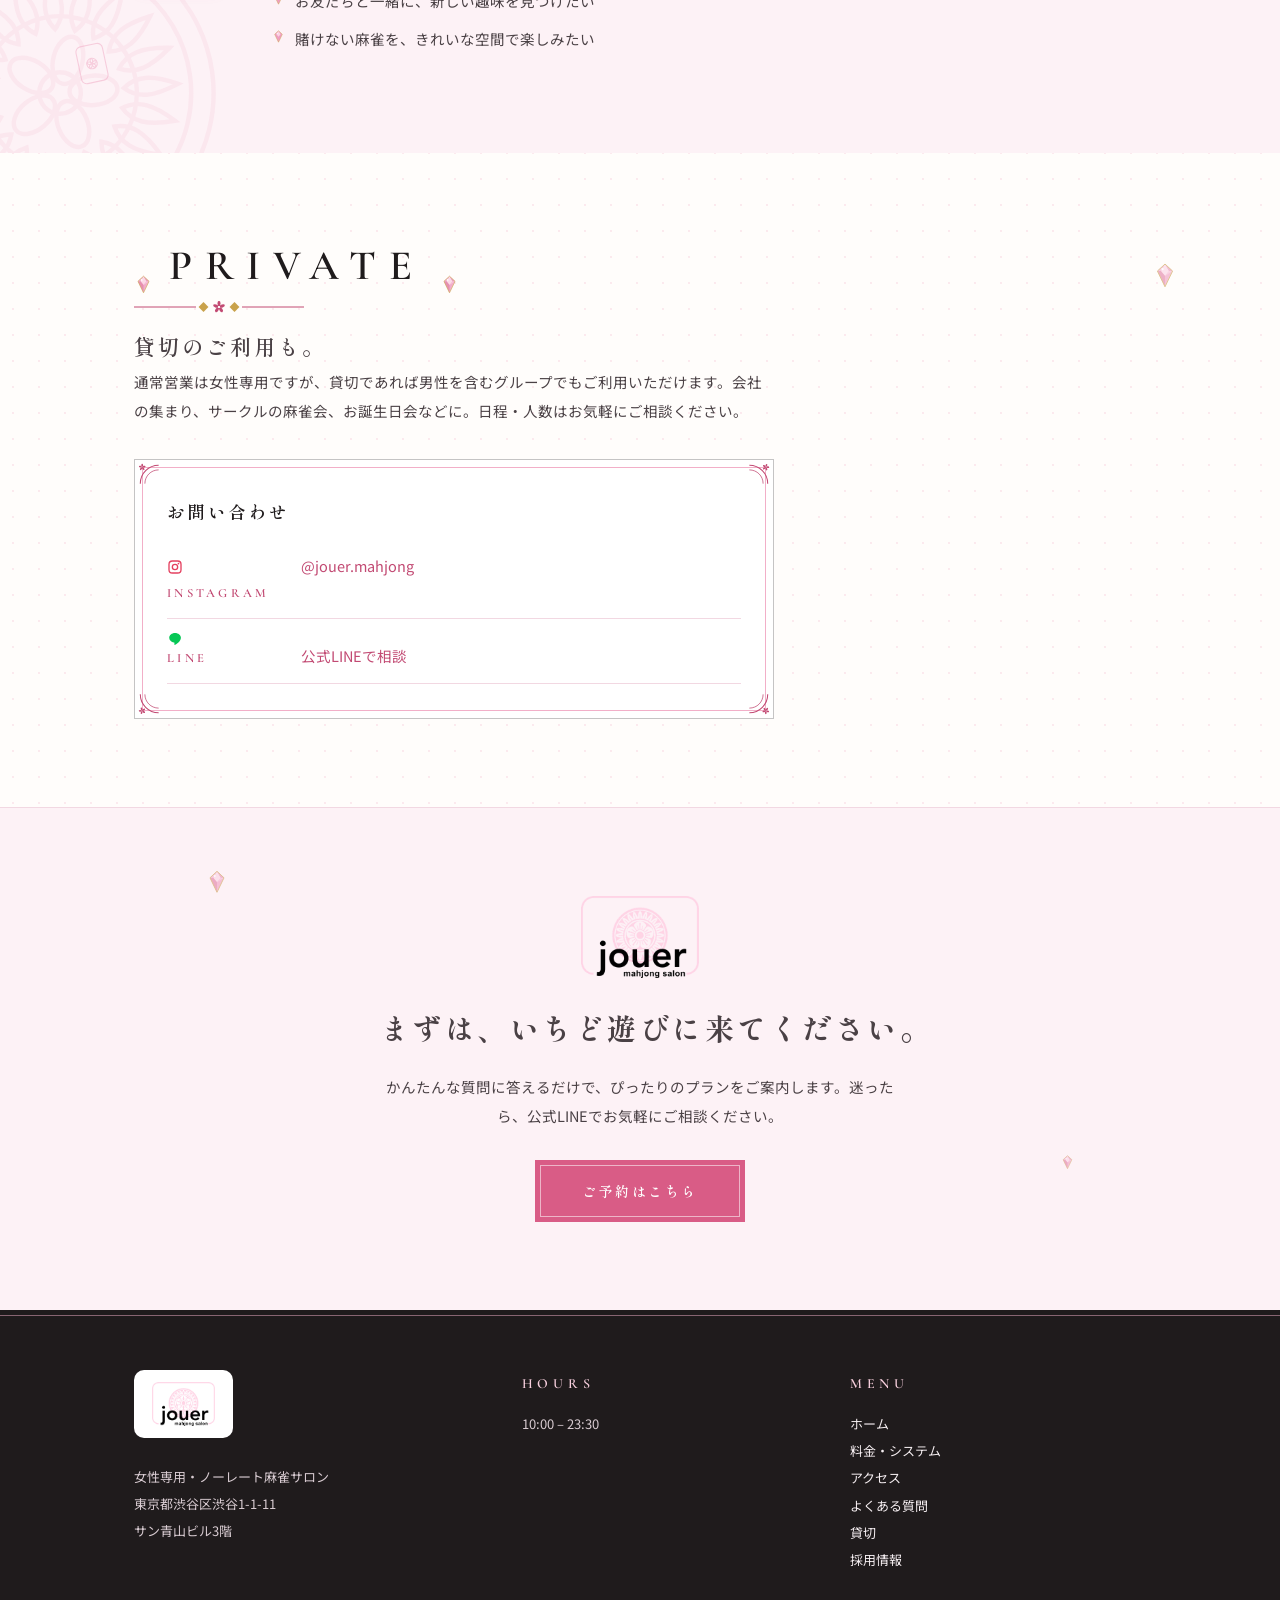
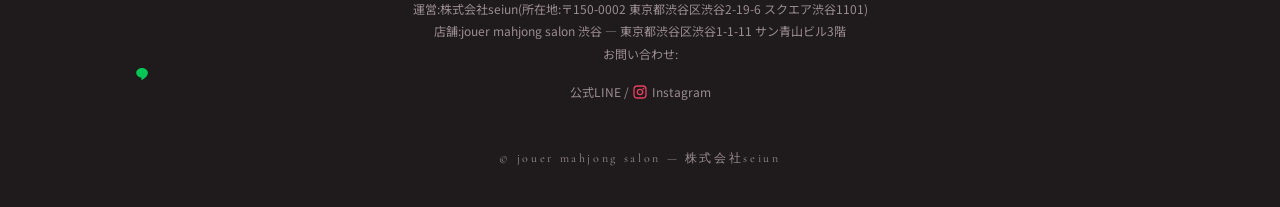
==== commit be17a5e1: "キャッシュレス決済審査対策(Square申請前の必須改修)(v29) 賭け事のない麻雀教室・レッスンサービスであることを人間の審査担当にもテキスト 抽出ツールにも誤読なく伝わる状態にする。  - in" ====
--- a/index.html
+++ b/index.html
@@ -4,13 +4,13 @@
 <meta charset="UTF-8">
 <meta name="viewport" content="width=device-width, initial-scale=1.0">
 <link rel="canonical" href="https://jouer-mahjong.com/">
-<title>jouer mahjong salon 渋谷|女性専用・ノーレート麻雀サロン</title>
-<meta name="description" content="渋谷の女性専用・ノーレート麻雀サロン jouer(ジュエ)。1卓に1人のトレーナーがついて、ゼロから麻雀を楽しく学べます。賭け事なし・初心者歓迎。">
+<title>jouer mahjong salon 渋谷|女性専用・ノーレートの麻雀教室・麻雀サロン</title>
+<meta name="description" content="渋谷の女性専用・ノーレート麻雀サロン jouer(ジュエ)。1卓に1人のトレーナーがついて、ゼロから麻雀を楽しく学べる麻雀教室です。賭け事なし・初心者歓迎。">
 <link rel="icon" href="logo.png">
 <link rel="apple-touch-icon" href="logo.png">
 <meta property="og:type" content="website">
-<meta property="og:title" content="jouer mahjong salon 渋谷|女性専用・ノーレート麻雀サロン">
-<meta property="og:description" content="渋谷の女性専用・ノーレート麻雀サロン jouer(ジュエ)。1卓に1人のトレーナーがついて、ゼロから麻雀を楽しく学べます。賭け事なし・初心者歓迎。">
+<meta property="og:title" content="jouer mahjong salon 渋谷|女性専用・ノーレートの麻雀教室・麻雀サロン">
+<meta property="og:description" content="渋谷の女性専用・ノーレート麻雀サロン jouer(ジュエ)。1卓に1人のトレーナーがついて、ゼロから麻雀を楽しく学べる麻雀教室です。賭け事なし・初心者歓迎。">
 <meta property="og:image" content="https://jouer-mahjong.com/og-image.jpg">
 <meta name="twitter:card" content="summary_large_image">
 <script>try{if(!sessionStorage.getItem('jr_op'))document.documentElement.classList.add('op-show')}catch(e){document.documentElement.classList.add('op-show')}</script>
@@ -67,12 +67,12 @@
   <span class="deco" style="top:40%;right:10%;width:24px;opacity:.6" aria-hidden="true"><span class="deco-in" style="--fd:9s"><svg viewBox="0 0 24 24" xmlns="http://www.w3.org/2000/svg" aria-hidden="true"><polygon points="12,1.5 19,8 12,22.5 5,8" fill="#F09EC2"/><polygon points="12,1.5 15.8,8 12,12.5 8.2,8" fill="#FBD3E4"/><polygon points="5,8 8.2,8 12,12.5 12,22.5" fill="#E27DA4"/><polygon points="19,8 15.8,8 12,12.5" fill="#F7BAD4"/><polygon points="12,1.5 8.2,8 5,8" fill="#F4AACB"/><polygon points="12,1.5 15.8,8 19,8" fill="#E890B4"/><polygon points="12,1.5 19,8 12,22.5 5,8" fill="none" stroke="#C9A24B" stroke-width="0.9" stroke-linejoin="round"/><circle cx="9.7" cy="6.2" r="1.1" fill="#fff" opacity=".95"/></svg></span></span>
   <div class="wrap">
     <div class="sec-head ctr" data-reveal><p class="sec-en"><span class="fl"><svg viewBox="0 0 24 24" xmlns="http://www.w3.org/2000/svg" aria-hidden="true"><polygon points="12,1.5 19,8 12,22.5 5,8" fill="#F09EC2"/><polygon points="12,1.5 15.8,8 12,12.5 8.2,8" fill="#FBD3E4"/><polygon points="5,8 8.2,8 12,12.5 12,22.5" fill="#E27DA4"/><polygon points="19,8 15.8,8 12,12.5" fill="#F7BAD4"/><polygon points="12,1.5 8.2,8 5,8" fill="#F4AACB"/><polygon points="12,1.5 15.8,8 19,8" fill="#E890B4"/><polygon points="12,1.5 19,8 12,22.5 5,8" fill="none" stroke="#C9A24B" stroke-width="0.9" stroke-linejoin="round"/><circle cx="9.7" cy="6.2" r="1.1" fill="#fff" opacity=".95"/></svg></span>CONCEPT<span class="fl"><svg viewBox="0 0 24 24" xmlns="http://www.w3.org/2000/svg" aria-hidden="true"><polygon points="12,1.5 19,8 12,22.5 5,8" fill="#F09EC2"/><polygon points="12,1.5 15.8,8 12,12.5 8.2,8" fill="#FBD3E4"/><polygon points="5,8 8.2,8 12,12.5 12,22.5" fill="#E27DA4"/><polygon points="19,8 15.8,8 12,12.5" fill="#F7BAD4"/><polygon points="12,1.5 8.2,8 5,8" fill="#F4AACB"/><polygon points="12,1.5 15.8,8 19,8" fill="#E890B4"/><polygon points="12,1.5 19,8 12,22.5 5,8" fill="none" stroke="#C9A24B" stroke-width="0.9" stroke-linejoin="round"/><circle cx="9.7" cy="6.2" r="1.1" fill="#fff" opacity=".95"/></svg></span></p><div class="sec-orn"><svg viewBox="0 0 170 12" fill="none" xmlns="http://www.w3.org/2000/svg" aria-hidden="true"><line x1="0" y1="6" x2="62" y2="6" stroke="#C24A73" stroke-width="1"/><rect x="66" y="2.5" width="7" height="7" transform="rotate(45 69.5 6)" fill="#C9A24B"/><ellipse cx="85" cy="2.6" rx="1.5" ry="2.7" transform="rotate(0 85 6)" fill="#C24A73"/><ellipse cx="85" cy="2.6" rx="1.5" ry="2.7" transform="rotate(72 85 6)" fill="#C24A73"/><ellipse cx="85" cy="2.6" rx="1.5" ry="2.7" transform="rotate(144 85 6)" fill="#C24A73"/><ellipse cx="85" cy="2.6" rx="1.5" ry="2.7" transform="rotate(216 85 6)" fill="#C24A73"/><ellipse cx="85" cy="2.6" rx="1.5" ry="2.7" transform="rotate(288 85 6)" fill="#C24A73"/><circle cx="85" cy="6" r="1.1" fill="#fff"/><rect x="97" y="2.5" width="7" height="7" transform="rotate(45 100.5 6)" fill="#C9A24B"/><line x1="108" y1="6" x2="170" y2="6" stroke="#C24A73" stroke-width="1"/></svg></div><h2>女性が安心して麻雀を始められるお店</h2>
-      <div class="no-chips">
+      <div class="no-chips" aria-hidden="true">
         <span class="no-chip">賭け事</span>
         <span class="no-chip">タバコ</span>
         <span class="no-chip">深夜営業</span>
       </div>
-      <p class="lead">麻雀で連想する怖いイメージを全て無くした、女性が安心して通える場所。それがjouerです。</p></div>
+      <p class="lead">賭け事・タバコ・深夜営業は、jouerにはありません。麻雀で連想する怖いイメージを全て無くした、女性が安心して通える場所です。</p></div>
   </div>
 </section>
 
@@ -170,7 +170,6 @@
         <li><span class="cl"><svg class="sns-ico ln" viewBox="0 0 24 24" fill="currentColor" aria-hidden="true"><path d="M12 3.2C6.8 3.2 2.6 6.7 2.6 11c0 3.8 3.2 7 7.6 7.7.3.1.7.2.8.5.1.2.1.6.1.8l-.2 1.4c-.1.4-.3 1.6 1.4.9 1.7-.7 9.3-5.5 9.3-11.3 0-4.3-4.2-7.8-9.6-7.8z"/></svg>LINE</span><a href="https://lin.ee/qetP6h9" target="_blank" rel="noopener">公式LINEで相談</a></li>
         <!-- ▲▲ 編集OK:お問い合わせ先 ▲▲ -->
       </ul></div>
-    <div class="frp frp-soft" data-reveal="deal" style="max-width:640px;margin-top:24px"><i class="cnr cnr1" aria-hidden="true"><svg viewBox="0 0 34 34" fill="none" xmlns="http://www.w3.org/2000/svg" aria-hidden="true"><path d="M3 27 C3 13.7 13.7 3 27 3" stroke="#C24A73" stroke-width="1.4"/><path d="M9 27 C9 17 17 9 27 9" stroke="#C24A73" stroke-width="1"/><ellipse cx="5.5" cy="2.9" rx="1.1" ry="1.9" transform="rotate(0 5.5 5.5)" fill="#C24A73"/><ellipse cx="5.5" cy="2.9" rx="1.1" ry="1.9" transform="rotate(72 5.5 5.5)" fill="#C24A73"/><ellipse cx="5.5" cy="2.9" rx="1.1" ry="1.9" transform="rotate(144 5.5 5.5)" fill="#C24A73"/><ellipse cx="5.5" cy="2.9" rx="1.1" ry="1.9" transform="rotate(216 5.5 5.5)" fill="#C24A73"/><ellipse cx="5.5" cy="2.9" rx="1.1" ry="1.9" transform="rotate(288 5.5 5.5)" fill="#C24A73"/><circle cx="5.5" cy="5.5" r=".9" fill="#C24A73"/></svg></i><i class="cnr cnr2" aria-hidden="true"><svg viewBox="0 0 34 34" fill="none" xmlns="http://www.w3.org/2000/svg" aria-hidden="true"><path d="M3 27 C3 13.7 13.7 3 27 3" stroke="#C24A73" stroke-width="1.4"/><path d="M9 27 C9 17 17 9 27 9" stroke="#C24A73" stroke-width="1"/><ellipse cx="5.5" cy="2.9" rx="1.1" ry="1.9" transform="rotate(0 5.5 5.5)" fill="#C24A73"/><ellipse cx="5.5" cy="2.9" rx="1.1" ry="1.9" transform="rotate(72 5.5 5.5)" fill="#C24A73"/><ellipse cx="5.5" cy="2.9" rx="1.1" ry="1.9" transform="rotate(144 5.5 5.5)" fill="#C24A73"/><ellipse cx="5.5" cy="2.9" rx="1.1" ry="1.9" transform="rotate(216 5.5 5.5)" fill="#C24A73"/><ellipse cx="5.5" cy="2.9" rx="1.1" ry="1.9" transform="rotate(288 5.5 5.5)" fill="#C24A73"/><circle cx="5.5" cy="5.5" r=".9" fill="#C24A73"/></svg></i><i class="cnr cnr3" aria-hidden="true"><svg viewBox="0 0 34 34" fill="none" xmlns="http://www.w3.org/2000/svg" aria-hidden="true"><path d="M3 27 C3 13.7 13.7 3 27 3" stroke="#C24A73" stroke-width="1.4"/><path d="M9 27 C9 17 17 9 27 9" stroke="#C24A73" stroke-width="1"/><ellipse cx="5.5" cy="2.9" rx="1.1" ry="1.9" transform="rotate(0 5.5 5.5)" fill="#C24A73"/><ellipse cx="5.5" cy="2.9" rx="1.1" ry="1.9" transform="rotate(72 5.5 5.5)" fill="#C24A73"/><ellipse cx="5.5" cy="2.9" rx="1.1" ry="1.9" transform="rotate(144 5.5 5.5)" fill="#C24A73"/><ellipse cx="5.5" cy="2.9" rx="1.1" ry="1.9" transform="rotate(216 5.5 5.5)" fill="#C24A73"/><ellipse cx="5.5" cy="2.9" rx="1.1" ry="1.9" transform="rotate(288 5.5 5.5)" fill="#C24A73"/><circle cx="5.5" cy="5.5" r=".9" fill="#C24A73"/></svg></i><i class="cnr cnr4" aria-hidden="true"><svg viewBox="0 0 34 34" fill="none" xmlns="http://www.w3.org/2000/svg" aria-hidden="true"><path d="M3 27 C3 13.7 13.7 3 27 3" stroke="#C24A73" stroke-width="1.4"/><path d="M9 27 C9 17 17 9 27 9" stroke="#C24A73" stroke-width="1"/><ellipse cx="5.5" cy="2.9" rx="1.1" ry="1.9" transform="rotate(0 5.5 5.5)" fill="#C24A73"/><ellipse cx="5.5" cy="2.9" rx="1.1" ry="1.9" transform="rotate(72 5.5 5.5)" fill="#C24A73"/><ellipse cx="5.5" cy="2.9" rx="1.1" ry="1.9" transform="rotate(144 5.5 5.5)" fill="#C24A73"/><ellipse cx="5.5" cy="2.9" rx="1.1" ry="1.9" transform="rotate(216 5.5 5.5)" fill="#C24A73"/><ellipse cx="5.5" cy="2.9" rx="1.1" ry="1.9" transform="rotate(288 5.5 5.5)" fill="#C24A73"/><circle cx="5.5" cy="5.5" r=".9" fill="#C24A73"/></svg></i><h3 style="letter-spacing:.14em">徹マンCAMP(オールナイト麻雀合宿)— COMING SOON</h3><p class="ask-note" style="margin-top:10px">風営法を遵守した内容で準備中です。詳細が決まりましたら、公式LINE・Instagramでお知らせします。</p></div>
   </div>
 </section>
 
@@ -207,7 +206,7 @@
           <li><a href="price.html">料金・システム</a></li>
           <li><a href="access.html">アクセス</a></li>
           <li><a href="faq.html">よくある質問</a></li>
-          <li><a href="index.html#charter">貸切・深夜合宿</a></li>
+          <li><a href="index.html#charter">貸切</a></li>
           <li><a href="recruit.html">採用情報</a></li>
         </ul>
       </div>
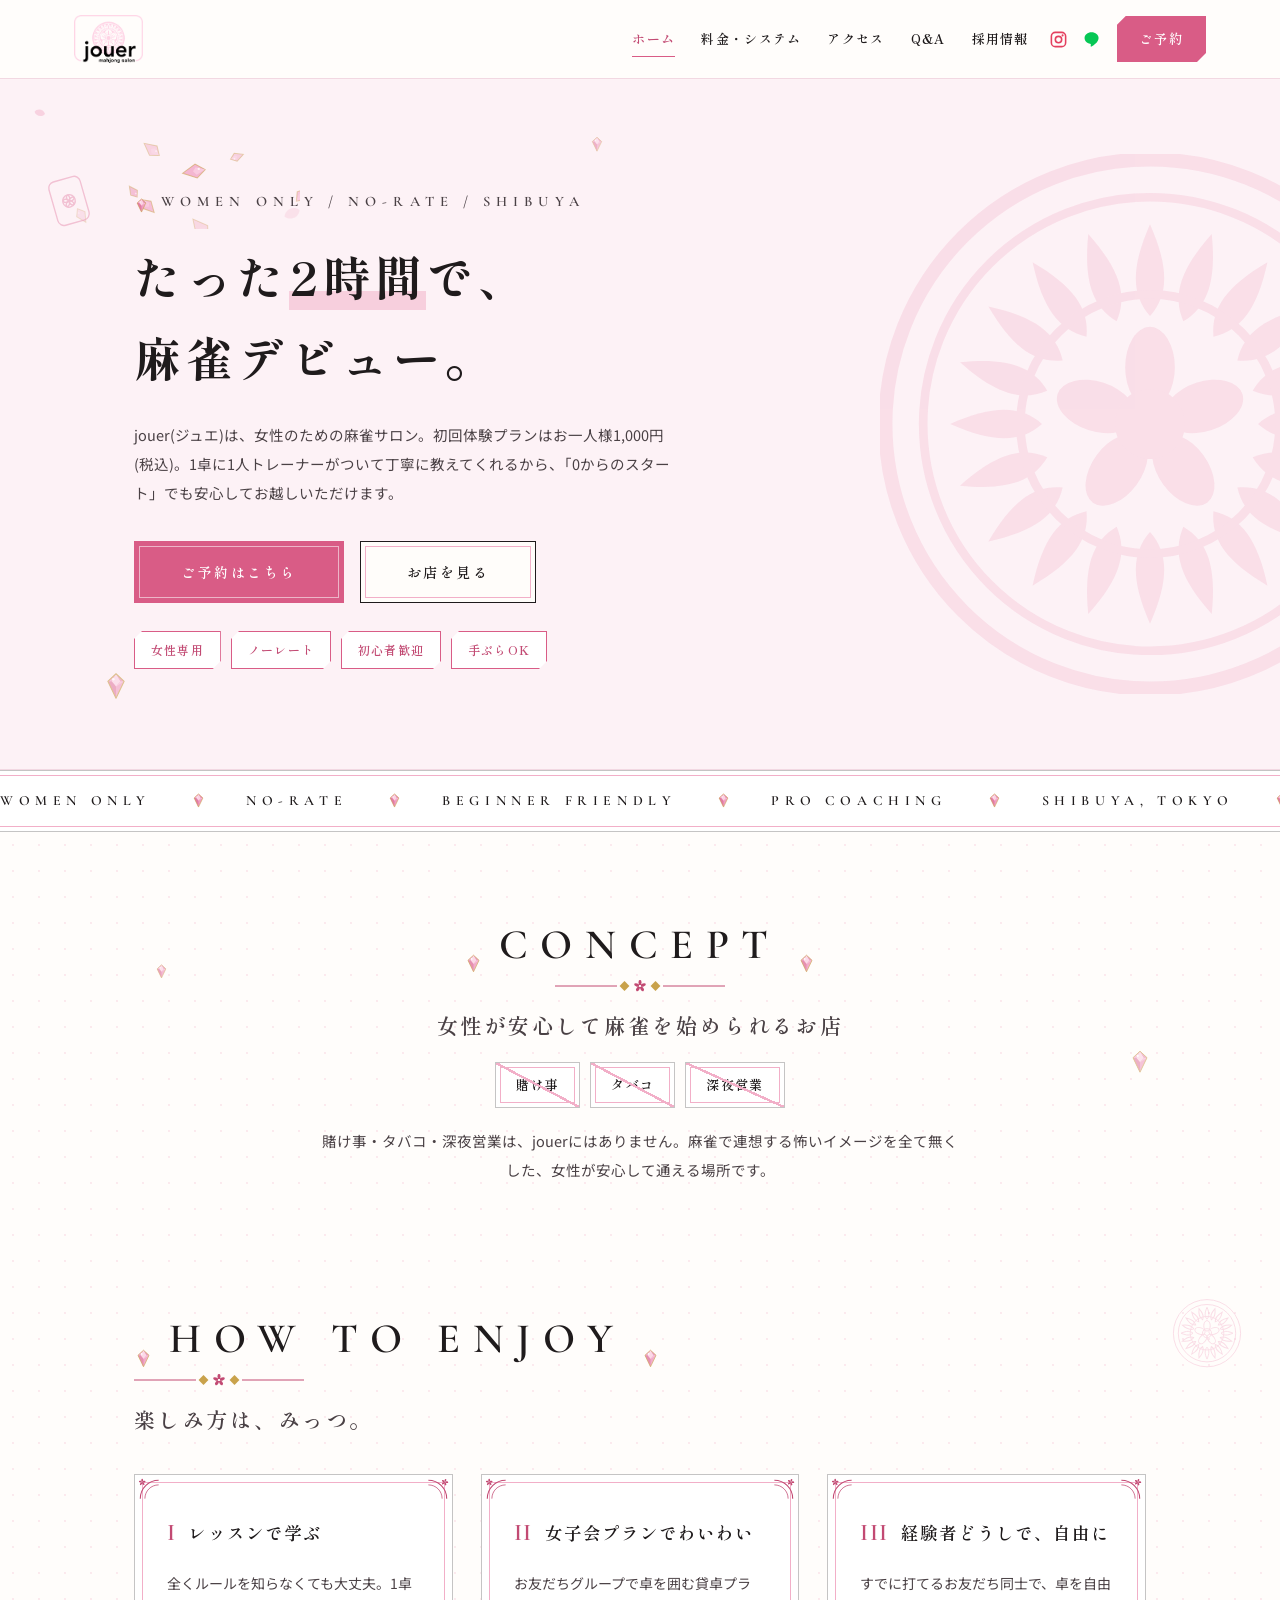
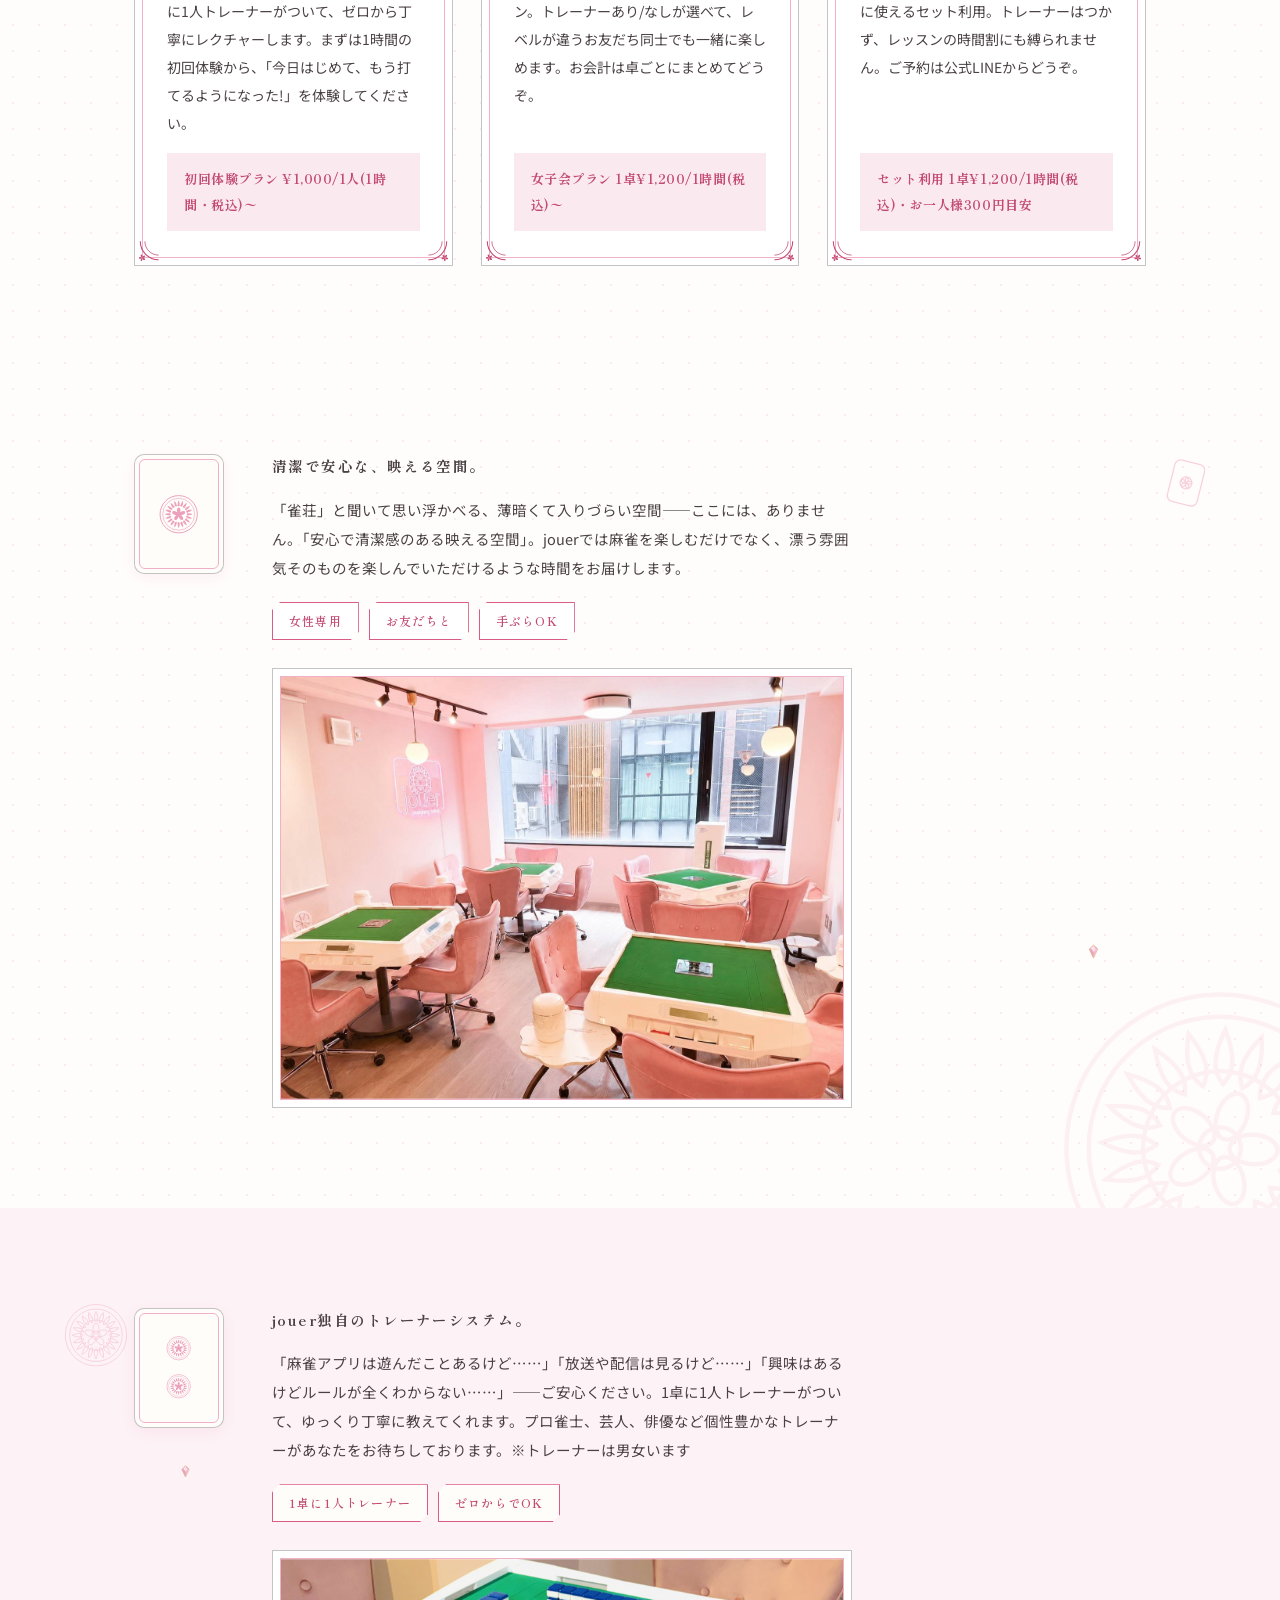
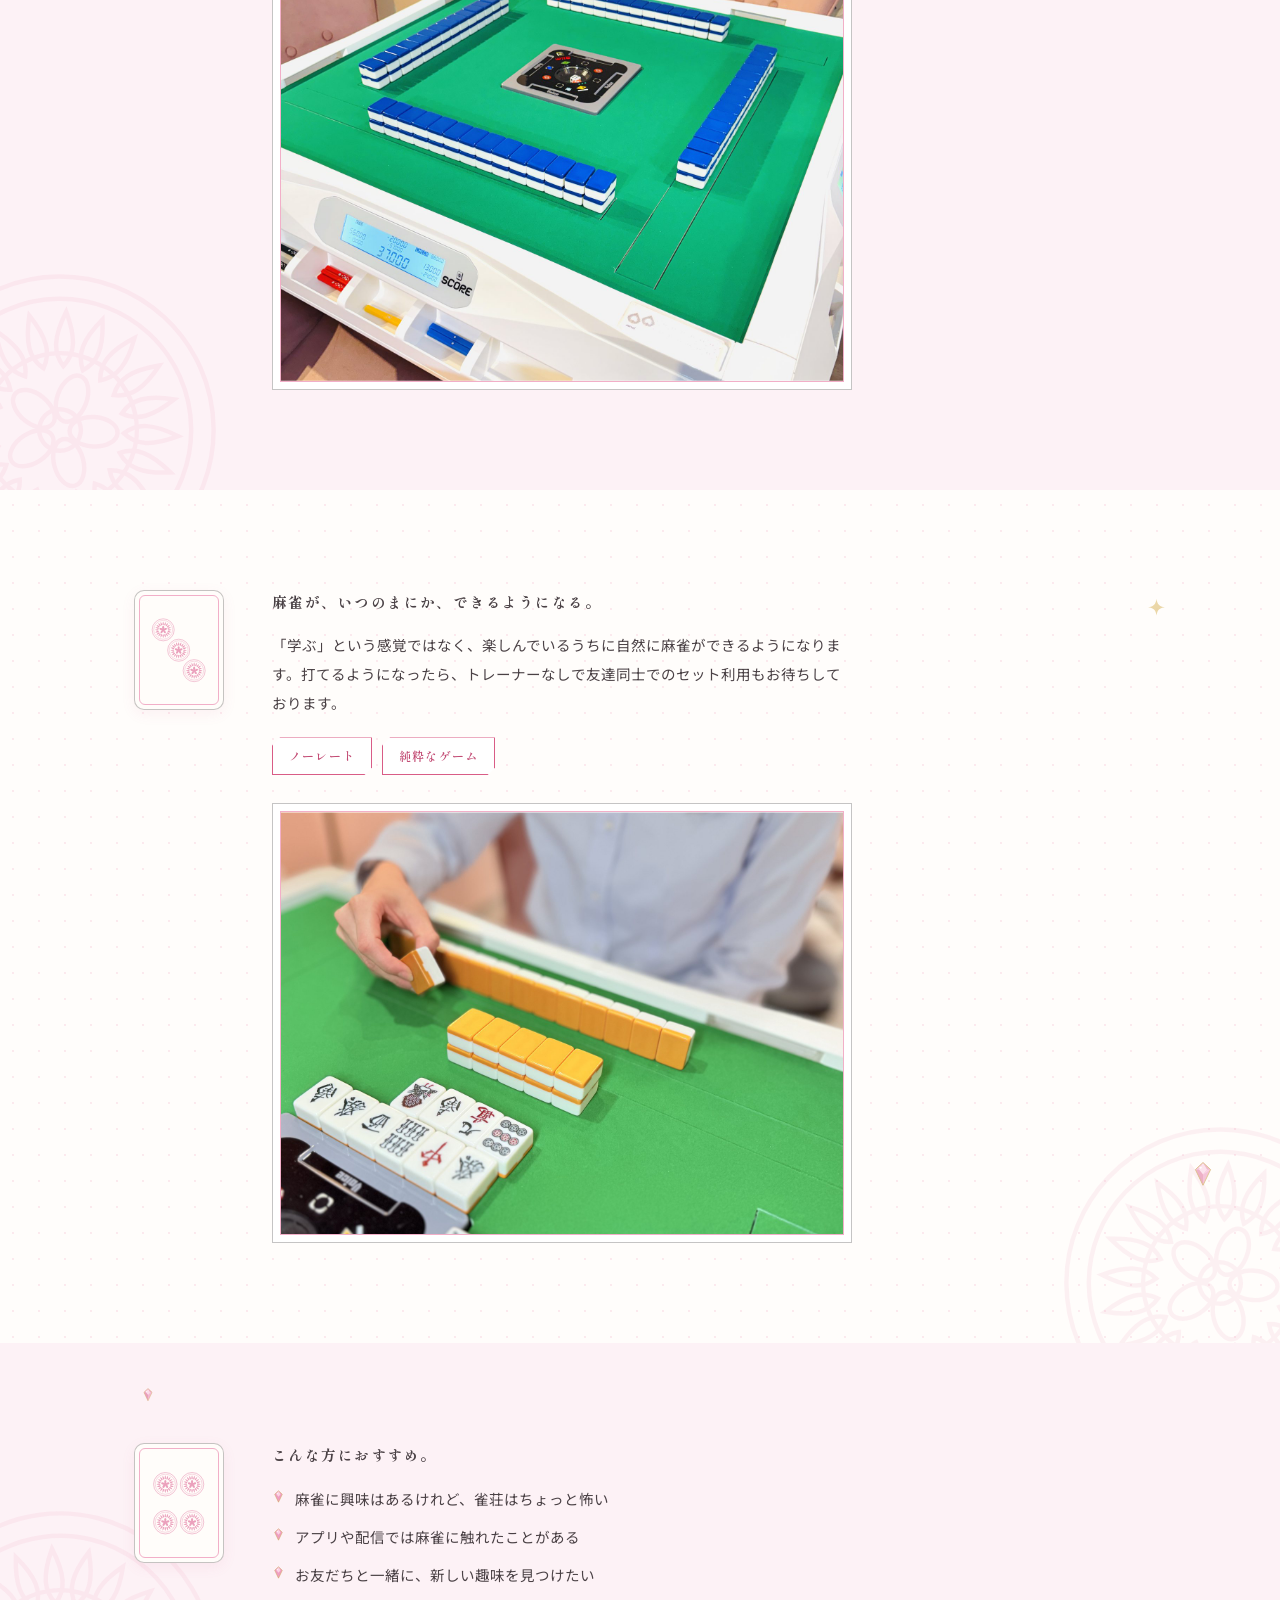
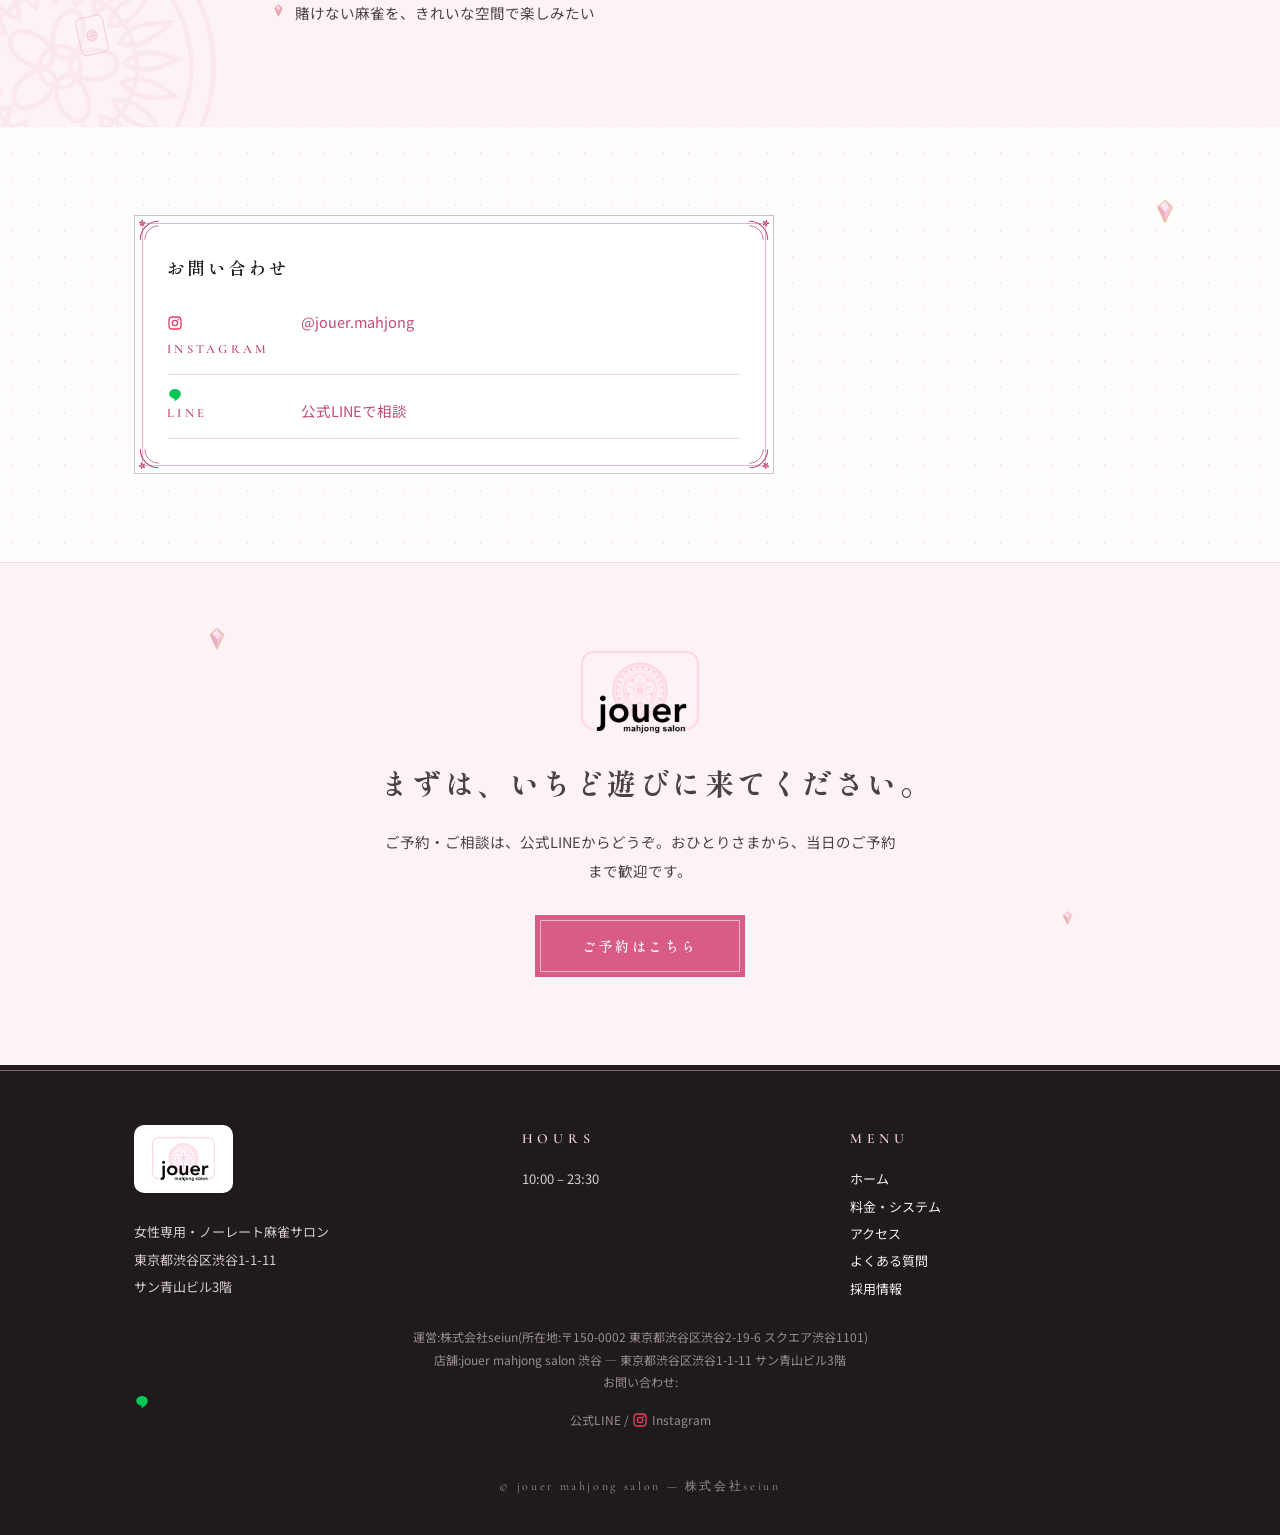
==== commit ac53d7a5: "料金改定(2026-10-01)の全面反映+予約導線のLINE一本化(v30) 新体系(初回体験/通常レッスン/女子会プラン/セット利用/3つの割引/ドリンク)に price/index/faq/re" ====
--- a/index.html
+++ b/index.html
@@ -49,7 +49,7 @@
   <div class="wrap">
     <p class="hero-note"><span class="fl"><svg viewBox="0 0 24 24" xmlns="http://www.w3.org/2000/svg" aria-hidden="true"><polygon points="12,1.5 19,8 12,22.5 5,8" fill="#F09EC2"/><polygon points="12,1.5 15.8,8 12,12.5 8.2,8" fill="#FBD3E4"/><polygon points="5,8 8.2,8 12,12.5 12,22.5" fill="#E27DA4"/><polygon points="19,8 15.8,8 12,12.5" fill="#F7BAD4"/><polygon points="12,1.5 8.2,8 5,8" fill="#F4AACB"/><polygon points="12,1.5 15.8,8 19,8" fill="#E890B4"/><polygon points="12,1.5 19,8 12,22.5 5,8" fill="none" stroke="#C9A24B" stroke-width="0.9" stroke-linejoin="round"/><circle cx="9.7" cy="6.2" r="1.1" fill="#fff" opacity=".95"/></svg></span>WOMEN ONLY / NO-RATE / SHIBUYA</p>
     <h1><span class="ln"><span>たった<span class="u">2時間</span>で、</span></span><span class="ln"><span>麻雀デビュー。</span></span></h1>
-    <p>jouer(ジュエ)は、女性のための麻雀サロン。麻雀女子デビュープランはお一人様5,000円(税込)。1卓に1人トレーナーがついて丁寧に教えてくれるから、「0からのスタート」でも安心してお越しいただけます。</p>
+    <p>jouer(ジュエ)は、女性のための麻雀サロン。初回体験プランはお一人様1,000円(税込)。1卓に1人トレーナーがついて丁寧に教えてくれるから、「0からのスタート」でも安心してお越しいただけます。</p>
     <div class="hero-btns">
       <a class="btn btn-fill" href="reserve.html">ご予約はこちら</a>
       <a class="btn" href="#ch-1">お店を見る</a>
@@ -83,18 +83,18 @@
     <div class="sec-head" data-reveal><p class="sec-en"><span class="fl"><svg viewBox="0 0 24 24" xmlns="http://www.w3.org/2000/svg" aria-hidden="true"><polygon points="12,1.5 19,8 12,22.5 5,8" fill="#F09EC2"/><polygon points="12,1.5 15.8,8 12,12.5 8.2,8" fill="#FBD3E4"/><polygon points="5,8 8.2,8 12,12.5 12,22.5" fill="#E27DA4"/><polygon points="19,8 15.8,8 12,12.5" fill="#F7BAD4"/><polygon points="12,1.5 8.2,8 5,8" fill="#F4AACB"/><polygon points="12,1.5 15.8,8 19,8" fill="#E890B4"/><polygon points="12,1.5 19,8 12,22.5 5,8" fill="none" stroke="#C9A24B" stroke-width="0.9" stroke-linejoin="round"/><circle cx="9.7" cy="6.2" r="1.1" fill="#fff" opacity=".95"/></svg></span>HOW TO ENJOY<span class="fl"><svg viewBox="0 0 24 24" xmlns="http://www.w3.org/2000/svg" aria-hidden="true"><polygon points="12,1.5 19,8 12,22.5 5,8" fill="#F09EC2"/><polygon points="12,1.5 15.8,8 12,12.5 8.2,8" fill="#FBD3E4"/><polygon points="5,8 8.2,8 12,12.5 12,22.5" fill="#E27DA4"/><polygon points="19,8 15.8,8 12,12.5" fill="#F7BAD4"/><polygon points="12,1.5 8.2,8 5,8" fill="#F4AACB"/><polygon points="12,1.5 15.8,8 19,8" fill="#E890B4"/><polygon points="12,1.5 19,8 12,22.5 5,8" fill="none" stroke="#C9A24B" stroke-width="0.9" stroke-linejoin="round"/><circle cx="9.7" cy="6.2" r="1.1" fill="#fff" opacity=".95"/></svg></span></p><div class="sec-orn"><svg viewBox="0 0 170 12" fill="none" xmlns="http://www.w3.org/2000/svg" aria-hidden="true"><line x1="0" y1="6" x2="62" y2="6" stroke="#C24A73" stroke-width="1"/><rect x="66" y="2.5" width="7" height="7" transform="rotate(45 69.5 6)" fill="#C9A24B"/><ellipse cx="85" cy="2.6" rx="1.5" ry="2.7" transform="rotate(0 85 6)" fill="#C24A73"/><ellipse cx="85" cy="2.6" rx="1.5" ry="2.7" transform="rotate(72 85 6)" fill="#C24A73"/><ellipse cx="85" cy="2.6" rx="1.5" ry="2.7" transform="rotate(144 85 6)" fill="#C24A73"/><ellipse cx="85" cy="2.6" rx="1.5" ry="2.7" transform="rotate(216 85 6)" fill="#C24A73"/><ellipse cx="85" cy="2.6" rx="1.5" ry="2.7" transform="rotate(288 85 6)" fill="#C24A73"/><circle cx="85" cy="6" r="1.1" fill="#fff"/><rect x="97" y="2.5" width="7" height="7" transform="rotate(45 100.5 6)" fill="#C9A24B"/><line x1="108" y1="6" x2="170" y2="6" stroke="#C24A73" stroke-width="1"/></svg></div><h2>楽しみ方は、みっつ。</h2></div>
     <div class="grid g3">
       <div class="frp " data-reveal="deal"><i class="cnr cnr1" aria-hidden="true"><svg viewBox="0 0 34 34" fill="none" xmlns="http://www.w3.org/2000/svg" aria-hidden="true"><path d="M3 27 C3 13.7 13.7 3 27 3" stroke="#C24A73" stroke-width="1.4"/><path d="M9 27 C9 17 17 9 27 9" stroke="#C24A73" stroke-width="1"/><ellipse cx="5.5" cy="2.9" rx="1.1" ry="1.9" transform="rotate(0 5.5 5.5)" fill="#C24A73"/><ellipse cx="5.5" cy="2.9" rx="1.1" ry="1.9" transform="rotate(72 5.5 5.5)" fill="#C24A73"/><ellipse cx="5.5" cy="2.9" rx="1.1" ry="1.9" transform="rotate(144 5.5 5.5)" fill="#C24A73"/><ellipse cx="5.5" cy="2.9" rx="1.1" ry="1.9" transform="rotate(216 5.5 5.5)" fill="#C24A73"/><ellipse cx="5.5" cy="2.9" rx="1.1" ry="1.9" transform="rotate(288 5.5 5.5)" fill="#C24A73"/><circle cx="5.5" cy="5.5" r=".9" fill="#C24A73"/></svg></i><i class="cnr cnr2" aria-hidden="true"><svg viewBox="0 0 34 34" fill="none" xmlns="http://www.w3.org/2000/svg" aria-hidden="true"><path d="M3 27 C3 13.7 13.7 3 27 3" stroke="#C24A73" stroke-width="1.4"/><path d="M9 27 C9 17 17 9 27 9" stroke="#C24A73" stroke-width="1"/><ellipse cx="5.5" cy="2.9" rx="1.1" ry="1.9" transform="rotate(0 5.5 5.5)" fill="#C24A73"/><ellipse cx="5.5" cy="2.9" rx="1.1" ry="1.9" transform="rotate(72 5.5 5.5)" fill="#C24A73"/><ellipse cx="5.5" cy="2.9" rx="1.1" ry="1.9" transform="rotate(144 5.5 5.5)" fill="#C24A73"/><ellipse cx="5.5" cy="2.9" rx="1.1" ry="1.9" transform="rotate(216 5.5 5.5)" fill="#C24A73"/><ellipse cx="5.5" cy="2.9" rx="1.1" ry="1.9" transform="rotate(288 5.5 5.5)" fill="#C24A73"/><circle cx="5.5" cy="5.5" r=".9" fill="#C24A73"/></svg></i><i class="cnr cnr3" aria-hidden="true"><svg viewBox="0 0 34 34" fill="none" xmlns="http://www.w3.org/2000/svg" aria-hidden="true"><path d="M3 27 C3 13.7 13.7 3 27 3" stroke="#C24A73" stroke-width="1.4"/><path d="M9 27 C9 17 17 9 27 9" stroke="#C24A73" stroke-width="1"/><ellipse cx="5.5" cy="2.9" rx="1.1" ry="1.9" transform="rotate(0 5.5 5.5)" fill="#C24A73"/><ellipse cx="5.5" cy="2.9" rx="1.1" ry="1.9" transform="rotate(72 5.5 5.5)" fill="#C24A73"/><ellipse cx="5.5" cy="2.9" rx="1.1" ry="1.9" transform="rotate(144 5.5 5.5)" fill="#C24A73"/><ellipse cx="5.5" cy="2.9" rx="1.1" ry="1.9" transform="rotate(216 5.5 5.5)" fill="#C24A73"/><ellipse cx="5.5" cy="2.9" rx="1.1" ry="1.9" transform="rotate(288 5.5 5.5)" fill="#C24A73"/><circle cx="5.5" cy="5.5" r=".9" fill="#C24A73"/></svg></i><i class="cnr cnr4" aria-hidden="true"><svg viewBox="0 0 34 34" fill="none" xmlns="http://www.w3.org/2000/svg" aria-hidden="true"><path d="M3 27 C3 13.7 13.7 3 27 3" stroke="#C24A73" stroke-width="1.4"/><path d="M9 27 C9 17 17 9 27 9" stroke="#C24A73" stroke-width="1"/><ellipse cx="5.5" cy="2.9" rx="1.1" ry="1.9" transform="rotate(0 5.5 5.5)" fill="#C24A73"/><ellipse cx="5.5" cy="2.9" rx="1.1" ry="1.9" transform="rotate(72 5.5 5.5)" fill="#C24A73"/><ellipse cx="5.5" cy="2.9" rx="1.1" ry="1.9" transform="rotate(144 5.5 5.5)" fill="#C24A73"/><ellipse cx="5.5" cy="2.9" rx="1.1" ry="1.9" transform="rotate(216 5.5 5.5)" fill="#C24A73"/><ellipse cx="5.5" cy="2.9" rx="1.1" ry="1.9" transform="rotate(288 5.5 5.5)" fill="#C24A73"/><circle cx="5.5" cy="5.5" r=".9" fill="#C24A73"/></svg></i><div class="style-card">
-        <h3><span class="num">I</span>グループレッスンで学ぶ</h3>
-        <p>全くルールを知らなくても大丈夫。麻雀知識0の方から、実戦のコツまで、トレーナーがゼロから丁寧に優しくレクチャーします。最大4名までの少人数レッスンです。「今日はじめて、もう打てるようになった!」を体験してください。</p>
-        <p class="pt">麻雀女子デビュープラン ¥5,000/1人(2時間・税込)・レベル別全3プラン</p>
+        <h3><span class="num">I</span>レッスンで学ぶ</h3>
+        <p>全くルールを知らなくても大丈夫。1卓に1人トレーナーがついて、ゼロから丁寧にレクチャーします。まずは1時間の初回体験から、「今日はじめて、もう打てるようになった!」を体験してください。</p>
+        <p class="pt">初回体験プラン ¥1,000/1人(1時間・税込)〜</p>
       </div></div>
       <div class="frp " data-reveal="deal"><i class="cnr cnr1" aria-hidden="true"><svg viewBox="0 0 34 34" fill="none" xmlns="http://www.w3.org/2000/svg" aria-hidden="true"><path d="M3 27 C3 13.7 13.7 3 27 3" stroke="#C24A73" stroke-width="1.4"/><path d="M9 27 C9 17 17 9 27 9" stroke="#C24A73" stroke-width="1"/><ellipse cx="5.5" cy="2.9" rx="1.1" ry="1.9" transform="rotate(0 5.5 5.5)" fill="#C24A73"/><ellipse cx="5.5" cy="2.9" rx="1.1" ry="1.9" transform="rotate(72 5.5 5.5)" fill="#C24A73"/><ellipse cx="5.5" cy="2.9" rx="1.1" ry="1.9" transform="rotate(144 5.5 5.5)" fill="#C24A73"/><ellipse cx="5.5" cy="2.9" rx="1.1" ry="1.9" transform="rotate(216 5.5 5.5)" fill="#C24A73"/><ellipse cx="5.5" cy="2.9" rx="1.1" ry="1.9" transform="rotate(288 5.5 5.5)" fill="#C24A73"/><circle cx="5.5" cy="5.5" r=".9" fill="#C24A73"/></svg></i><i class="cnr cnr2" aria-hidden="true"><svg viewBox="0 0 34 34" fill="none" xmlns="http://www.w3.org/2000/svg" aria-hidden="true"><path d="M3 27 C3 13.7 13.7 3 27 3" stroke="#C24A73" stroke-width="1.4"/><path d="M9 27 C9 17 17 9 27 9" stroke="#C24A73" stroke-width="1"/><ellipse cx="5.5" cy="2.9" rx="1.1" ry="1.9" transform="rotate(0 5.5 5.5)" fill="#C24A73"/><ellipse cx="5.5" cy="2.9" rx="1.1" ry="1.9" transform="rotate(72 5.5 5.5)" fill="#C24A73"/><ellipse cx="5.5" cy="2.9" rx="1.1" ry="1.9" transform="rotate(144 5.5 5.5)" fill="#C24A73"/><ellipse cx="5.5" cy="2.9" rx="1.1" ry="1.9" transform="rotate(216 5.5 5.5)" fill="#C24A73"/><ellipse cx="5.5" cy="2.9" rx="1.1" ry="1.9" transform="rotate(288 5.5 5.5)" fill="#C24A73"/><circle cx="5.5" cy="5.5" r=".9" fill="#C24A73"/></svg></i><i class="cnr cnr3" aria-hidden="true"><svg viewBox="0 0 34 34" fill="none" xmlns="http://www.w3.org/2000/svg" aria-hidden="true"><path d="M3 27 C3 13.7 13.7 3 27 3" stroke="#C24A73" stroke-width="1.4"/><path d="M9 27 C9 17 17 9 27 9" stroke="#C24A73" stroke-width="1"/><ellipse cx="5.5" cy="2.9" rx="1.1" ry="1.9" transform="rotate(0 5.5 5.5)" fill="#C24A73"/><ellipse cx="5.5" cy="2.9" rx="1.1" ry="1.9" transform="rotate(72 5.5 5.5)" fill="#C24A73"/><ellipse cx="5.5" cy="2.9" rx="1.1" ry="1.9" transform="rotate(144 5.5 5.5)" fill="#C24A73"/><ellipse cx="5.5" cy="2.9" rx="1.1" ry="1.9" transform="rotate(216 5.5 5.5)" fill="#C24A73"/><ellipse cx="5.5" cy="2.9" rx="1.1" ry="1.9" transform="rotate(288 5.5 5.5)" fill="#C24A73"/><circle cx="5.5" cy="5.5" r=".9" fill="#C24A73"/></svg></i><i class="cnr cnr4" aria-hidden="true"><svg viewBox="0 0 34 34" fill="none" xmlns="http://www.w3.org/2000/svg" aria-hidden="true"><path d="M3 27 C3 13.7 13.7 3 27 3" stroke="#C24A73" stroke-width="1.4"/><path d="M9 27 C9 17 17 9 27 9" stroke="#C24A73" stroke-width="1"/><ellipse cx="5.5" cy="2.9" rx="1.1" ry="1.9" transform="rotate(0 5.5 5.5)" fill="#C24A73"/><ellipse cx="5.5" cy="2.9" rx="1.1" ry="1.9" transform="rotate(72 5.5 5.5)" fill="#C24A73"/><ellipse cx="5.5" cy="2.9" rx="1.1" ry="1.9" transform="rotate(144 5.5 5.5)" fill="#C24A73"/><ellipse cx="5.5" cy="2.9" rx="1.1" ry="1.9" transform="rotate(216 5.5 5.5)" fill="#C24A73"/><ellipse cx="5.5" cy="2.9" rx="1.1" ry="1.9" transform="rotate(288 5.5 5.5)" fill="#C24A73"/><circle cx="5.5" cy="5.5" r=".9" fill="#C24A73"/></svg></i><div class="style-card">
-        <h3><span class="num">II</span>マンツーマンでじっくり</h3>
-        <p>お一人に合わせてペースを調整する1対1レッスン。1時間でグループレッスン約2時間分の内容を学べる、パーソナルトレーニングのイメージです。</p>
-        <p class="pt">マンツーマンレッスン ¥5,000〜/1人・1時間(税込)</p>
+        <h3><span class="num">II</span>女子会プランでわいわい</h3>
+        <p>お友だちグループで卓を囲む貸卓プラン。トレーナーあり/なしが選べて、レベルが違うお友だち同士でも一緒に楽しめます。お会計は卓ごとにまとめてどうぞ。</p>
+        <p class="pt">女子会プラン 1卓¥1,200/1時間(税込)〜</p>
       </div></div><div class="frp " data-reveal="deal"><i class="cnr cnr1" aria-hidden="true"><svg viewBox="0 0 34 34" fill="none" xmlns="http://www.w3.org/2000/svg" aria-hidden="true"><path d="M3 27 C3 13.7 13.7 3 27 3" stroke="#C24A73" stroke-width="1.4"/><path d="M9 27 C9 17 17 9 27 9" stroke="#C24A73" stroke-width="1"/><ellipse cx="5.5" cy="2.9" rx="1.1" ry="1.9" transform="rotate(0 5.5 5.5)" fill="#C24A73"/><ellipse cx="5.5" cy="2.9" rx="1.1" ry="1.9" transform="rotate(72 5.5 5.5)" fill="#C24A73"/><ellipse cx="5.5" cy="2.9" rx="1.1" ry="1.9" transform="rotate(144 5.5 5.5)" fill="#C24A73"/><ellipse cx="5.5" cy="2.9" rx="1.1" ry="1.9" transform="rotate(216 5.5 5.5)" fill="#C24A73"/><ellipse cx="5.5" cy="2.9" rx="1.1" ry="1.9" transform="rotate(288 5.5 5.5)" fill="#C24A73"/><circle cx="5.5" cy="5.5" r=".9" fill="#C24A73"/></svg></i><i class="cnr cnr2" aria-hidden="true"><svg viewBox="0 0 34 34" fill="none" xmlns="http://www.w3.org/2000/svg" aria-hidden="true"><path d="M3 27 C3 13.7 13.7 3 27 3" stroke="#C24A73" stroke-width="1.4"/><path d="M9 27 C9 17 17 9 27 9" stroke="#C24A73" stroke-width="1"/><ellipse cx="5.5" cy="2.9" rx="1.1" ry="1.9" transform="rotate(0 5.5 5.5)" fill="#C24A73"/><ellipse cx="5.5" cy="2.9" rx="1.1" ry="1.9" transform="rotate(72 5.5 5.5)" fill="#C24A73"/><ellipse cx="5.5" cy="2.9" rx="1.1" ry="1.9" transform="rotate(144 5.5 5.5)" fill="#C24A73"/><ellipse cx="5.5" cy="2.9" rx="1.1" ry="1.9" transform="rotate(216 5.5 5.5)" fill="#C24A73"/><ellipse cx="5.5" cy="2.9" rx="1.1" ry="1.9" transform="rotate(288 5.5 5.5)" fill="#C24A73"/><circle cx="5.5" cy="5.5" r=".9" fill="#C24A73"/></svg></i><i class="cnr cnr3" aria-hidden="true"><svg viewBox="0 0 34 34" fill="none" xmlns="http://www.w3.org/2000/svg" aria-hidden="true"><path d="M3 27 C3 13.7 13.7 3 27 3" stroke="#C24A73" stroke-width="1.4"/><path d="M9 27 C9 17 17 9 27 9" stroke="#C24A73" stroke-width="1"/><ellipse cx="5.5" cy="2.9" rx="1.1" ry="1.9" transform="rotate(0 5.5 5.5)" fill="#C24A73"/><ellipse cx="5.5" cy="2.9" rx="1.1" ry="1.9" transform="rotate(72 5.5 5.5)" fill="#C24A73"/><ellipse cx="5.5" cy="2.9" rx="1.1" ry="1.9" transform="rotate(144 5.5 5.5)" fill="#C24A73"/><ellipse cx="5.5" cy="2.9" rx="1.1" ry="1.9" transform="rotate(216 5.5 5.5)" fill="#C24A73"/><ellipse cx="5.5" cy="2.9" rx="1.1" ry="1.9" transform="rotate(288 5.5 5.5)" fill="#C24A73"/><circle cx="5.5" cy="5.5" r=".9" fill="#C24A73"/></svg></i><i class="cnr cnr4" aria-hidden="true"><svg viewBox="0 0 34 34" fill="none" xmlns="http://www.w3.org/2000/svg" aria-hidden="true"><path d="M3 27 C3 13.7 13.7 3 27 3" stroke="#C24A73" stroke-width="1.4"/><path d="M9 27 C9 17 17 9 27 9" stroke="#C24A73" stroke-width="1"/><ellipse cx="5.5" cy="2.9" rx="1.1" ry="1.9" transform="rotate(0 5.5 5.5)" fill="#C24A73"/><ellipse cx="5.5" cy="2.9" rx="1.1" ry="1.9" transform="rotate(72 5.5 5.5)" fill="#C24A73"/><ellipse cx="5.5" cy="2.9" rx="1.1" ry="1.9" transform="rotate(144 5.5 5.5)" fill="#C24A73"/><ellipse cx="5.5" cy="2.9" rx="1.1" ry="1.9" transform="rotate(216 5.5 5.5)" fill="#C24A73"/><ellipse cx="5.5" cy="2.9" rx="1.1" ry="1.9" transform="rotate(288 5.5 5.5)" fill="#C24A73"/><circle cx="5.5" cy="5.5" r=".9" fill="#C24A73"/></svg></i><div class="style-card">
         <h3><span class="num">III</span>経験者どうしで、自由に</h3>
         <p>すでに打てるお友だち同士で、卓を自由に使えるセット利用。トレーナーはつかず、レッスンの時間割にも縛られません。ご予約は公式LINEからどうぞ。</p>
-        <p class="pt">セット利用 1卓¥2,640/1時間+お飲み物(税込)</p>
+        <p class="pt">セット利用 1卓¥1,200/1時間(税込)・お一人様300円目安</p>
       </div></div>
     </div>
   </div>
@@ -159,10 +159,9 @@
   </div>
 </section>
 
-<section id="charter" class="rel">
+<section id="contact" class="rel">
   <span class="deco" style="top:16%;right:8%;width:26px;opacity:.6" aria-hidden="true"><span class="deco-in" style="--fd:9s"><svg viewBox="0 0 24 24" xmlns="http://www.w3.org/2000/svg" aria-hidden="true"><polygon points="12,1.5 19,8 12,22.5 5,8" fill="#F09EC2"/><polygon points="12,1.5 15.8,8 12,12.5 8.2,8" fill="#FBD3E4"/><polygon points="5,8 8.2,8 12,12.5 12,22.5" fill="#E27DA4"/><polygon points="19,8 15.8,8 12,12.5" fill="#F7BAD4"/><polygon points="12,1.5 8.2,8 5,8" fill="#F4AACB"/><polygon points="12,1.5 15.8,8 19,8" fill="#E890B4"/><polygon points="12,1.5 19,8 12,22.5 5,8" fill="none" stroke="#C9A24B" stroke-width="0.9" stroke-linejoin="round"/><circle cx="9.7" cy="6.2" r="1.1" fill="#fff" opacity=".95"/></svg></span></span>
   <div class="wrap">
-    <div class="sec-head" data-reveal><p class="sec-en"><span class="fl"><svg viewBox="0 0 24 24" xmlns="http://www.w3.org/2000/svg" aria-hidden="true"><polygon points="12,1.5 19,8 12,22.5 5,8" fill="#F09EC2"/><polygon points="12,1.5 15.8,8 12,12.5 8.2,8" fill="#FBD3E4"/><polygon points="5,8 8.2,8 12,12.5 12,22.5" fill="#E27DA4"/><polygon points="19,8 15.8,8 12,12.5" fill="#F7BAD4"/><polygon points="12,1.5 8.2,8 5,8" fill="#F4AACB"/><polygon points="12,1.5 15.8,8 19,8" fill="#E890B4"/><polygon points="12,1.5 19,8 12,22.5 5,8" fill="none" stroke="#C9A24B" stroke-width="0.9" stroke-linejoin="round"/><circle cx="9.7" cy="6.2" r="1.1" fill="#fff" opacity=".95"/></svg></span>PRIVATE<span class="fl"><svg viewBox="0 0 24 24" xmlns="http://www.w3.org/2000/svg" aria-hidden="true"><polygon points="12,1.5 19,8 12,22.5 5,8" fill="#F09EC2"/><polygon points="12,1.5 15.8,8 12,12.5 8.2,8" fill="#FBD3E4"/><polygon points="5,8 8.2,8 12,12.5 12,22.5" fill="#E27DA4"/><polygon points="19,8 15.8,8 12,12.5" fill="#F7BAD4"/><polygon points="12,1.5 8.2,8 5,8" fill="#F4AACB"/><polygon points="12,1.5 15.8,8 19,8" fill="#E890B4"/><polygon points="12,1.5 19,8 12,22.5 5,8" fill="none" stroke="#C9A24B" stroke-width="0.9" stroke-linejoin="round"/><circle cx="9.7" cy="6.2" r="1.1" fill="#fff" opacity=".95"/></svg></span></p><div class="sec-orn"><svg viewBox="0 0 170 12" fill="none" xmlns="http://www.w3.org/2000/svg" aria-hidden="true"><line x1="0" y1="6" x2="62" y2="6" stroke="#C24A73" stroke-width="1"/><rect x="66" y="2.5" width="7" height="7" transform="rotate(45 69.5 6)" fill="#C9A24B"/><ellipse cx="85" cy="2.6" rx="1.5" ry="2.7" transform="rotate(0 85 6)" fill="#C24A73"/><ellipse cx="85" cy="2.6" rx="1.5" ry="2.7" transform="rotate(72 85 6)" fill="#C24A73"/><ellipse cx="85" cy="2.6" rx="1.5" ry="2.7" transform="rotate(144 85 6)" fill="#C24A73"/><ellipse cx="85" cy="2.6" rx="1.5" ry="2.7" transform="rotate(216 85 6)" fill="#C24A73"/><ellipse cx="85" cy="2.6" rx="1.5" ry="2.7" transform="rotate(288 85 6)" fill="#C24A73"/><circle cx="85" cy="6" r="1.1" fill="#fff"/><rect x="97" y="2.5" width="7" height="7" transform="rotate(45 100.5 6)" fill="#C9A24B"/><line x1="108" y1="6" x2="170" y2="6" stroke="#C24A73" stroke-width="1"/></svg></div><h2>貸切のご利用も。</h2><p class="lead">通常営業は女性専用ですが、貸切であれば男性を含むグループでもご利用いただけます。会社の集まり、サークルの麻雀会、お誕生日会などに。日程・人数はお気軽にご相談ください。</p></div>
     <div class="frp " data-reveal="deal" style="max-width:640px"><i class="cnr cnr1" aria-hidden="true"><svg viewBox="0 0 34 34" fill="none" xmlns="http://www.w3.org/2000/svg" aria-hidden="true"><path d="M3 27 C3 13.7 13.7 3 27 3" stroke="#C24A73" stroke-width="1.4"/><path d="M9 27 C9 17 17 9 27 9" stroke="#C24A73" stroke-width="1"/><ellipse cx="5.5" cy="2.9" rx="1.1" ry="1.9" transform="rotate(0 5.5 5.5)" fill="#C24A73"/><ellipse cx="5.5" cy="2.9" rx="1.1" ry="1.9" transform="rotate(72 5.5 5.5)" fill="#C24A73"/><ellipse cx="5.5" cy="2.9" rx="1.1" ry="1.9" transform="rotate(144 5.5 5.5)" fill="#C24A73"/><ellipse cx="5.5" cy="2.9" rx="1.1" ry="1.9" transform="rotate(216 5.5 5.5)" fill="#C24A73"/><ellipse cx="5.5" cy="2.9" rx="1.1" ry="1.9" transform="rotate(288 5.5 5.5)" fill="#C24A73"/><circle cx="5.5" cy="5.5" r=".9" fill="#C24A73"/></svg></i><i class="cnr cnr2" aria-hidden="true"><svg viewBox="0 0 34 34" fill="none" xmlns="http://www.w3.org/2000/svg" aria-hidden="true"><path d="M3 27 C3 13.7 13.7 3 27 3" stroke="#C24A73" stroke-width="1.4"/><path d="M9 27 C9 17 17 9 27 9" stroke="#C24A73" stroke-width="1"/><ellipse cx="5.5" cy="2.9" rx="1.1" ry="1.9" transform="rotate(0 5.5 5.5)" fill="#C24A73"/><ellipse cx="5.5" cy="2.9" rx="1.1" ry="1.9" transform="rotate(72 5.5 5.5)" fill="#C24A73"/><ellipse cx="5.5" cy="2.9" rx="1.1" ry="1.9" transform="rotate(144 5.5 5.5)" fill="#C24A73"/><ellipse cx="5.5" cy="2.9" rx="1.1" ry="1.9" transform="rotate(216 5.5 5.5)" fill="#C24A73"/><ellipse cx="5.5" cy="2.9" rx="1.1" ry="1.9" transform="rotate(288 5.5 5.5)" fill="#C24A73"/><circle cx="5.5" cy="5.5" r=".9" fill="#C24A73"/></svg></i><i class="cnr cnr3" aria-hidden="true"><svg viewBox="0 0 34 34" fill="none" xmlns="http://www.w3.org/2000/svg" aria-hidden="true"><path d="M3 27 C3 13.7 13.7 3 27 3" stroke="#C24A73" stroke-width="1.4"/><path d="M9 27 C9 17 17 9 27 9" stroke="#C24A73" stroke-width="1"/><ellipse cx="5.5" cy="2.9" rx="1.1" ry="1.9" transform="rotate(0 5.5 5.5)" fill="#C24A73"/><ellipse cx="5.5" cy="2.9" rx="1.1" ry="1.9" transform="rotate(72 5.5 5.5)" fill="#C24A73"/><ellipse cx="5.5" cy="2.9" rx="1.1" ry="1.9" transform="rotate(144 5.5 5.5)" fill="#C24A73"/><ellipse cx="5.5" cy="2.9" rx="1.1" ry="1.9" transform="rotate(216 5.5 5.5)" fill="#C24A73"/><ellipse cx="5.5" cy="2.9" rx="1.1" ry="1.9" transform="rotate(288 5.5 5.5)" fill="#C24A73"/><circle cx="5.5" cy="5.5" r=".9" fill="#C24A73"/></svg></i><i class="cnr cnr4" aria-hidden="true"><svg viewBox="0 0 34 34" fill="none" xmlns="http://www.w3.org/2000/svg" aria-hidden="true"><path d="M3 27 C3 13.7 13.7 3 27 3" stroke="#C24A73" stroke-width="1.4"/><path d="M9 27 C9 17 17 9 27 9" stroke="#C24A73" stroke-width="1"/><ellipse cx="5.5" cy="2.9" rx="1.1" ry="1.9" transform="rotate(0 5.5 5.5)" fill="#C24A73"/><ellipse cx="5.5" cy="2.9" rx="1.1" ry="1.9" transform="rotate(72 5.5 5.5)" fill="#C24A73"/><ellipse cx="5.5" cy="2.9" rx="1.1" ry="1.9" transform="rotate(144 5.5 5.5)" fill="#C24A73"/><ellipse cx="5.5" cy="2.9" rx="1.1" ry="1.9" transform="rotate(216 5.5 5.5)" fill="#C24A73"/><ellipse cx="5.5" cy="2.9" rx="1.1" ry="1.9" transform="rotate(288 5.5 5.5)" fill="#C24A73"/><circle cx="5.5" cy="5.5" r=".9" fill="#C24A73"/></svg></i><h3 style="letter-spacing:.14em">お問い合わせ</h3>
       <ul class="contact-list">
         <!-- ▼▼ 編集OK:お問い合わせ先(確定したら差し替え) ▼▼ -->
@@ -179,7 +178,7 @@
   <div class="wrap" data-reveal>
     <img class="cta-logo" src="logo.png" alt="jouer mahjong salon">
     <p class="cb-ttl">まずは、いちど遊びに来てください。</p>
-    <p>かんたんな質問に答えるだけで、ぴったりのプランをご案内します。迷ったら、公式LINEでお気軽にご相談ください。</p>
+    <p>ご予約・ご相談は、公式LINEからどうぞ。おひとりさまから、当日のご予約まで歓迎です。</p>
     <a class="btn btn-fill" href="reserve.html">ご予約はこちら</a>
   </div>
 </section>
@@ -206,7 +205,6 @@
           <li><a href="price.html">料金・システム</a></li>
           <li><a href="access.html">アクセス</a></li>
           <li><a href="faq.html">よくある質問</a></li>
-          <li><a href="index.html#charter">貸切</a></li>
           <li><a href="recruit.html">採用情報</a></li>
         </ul>
       </div>
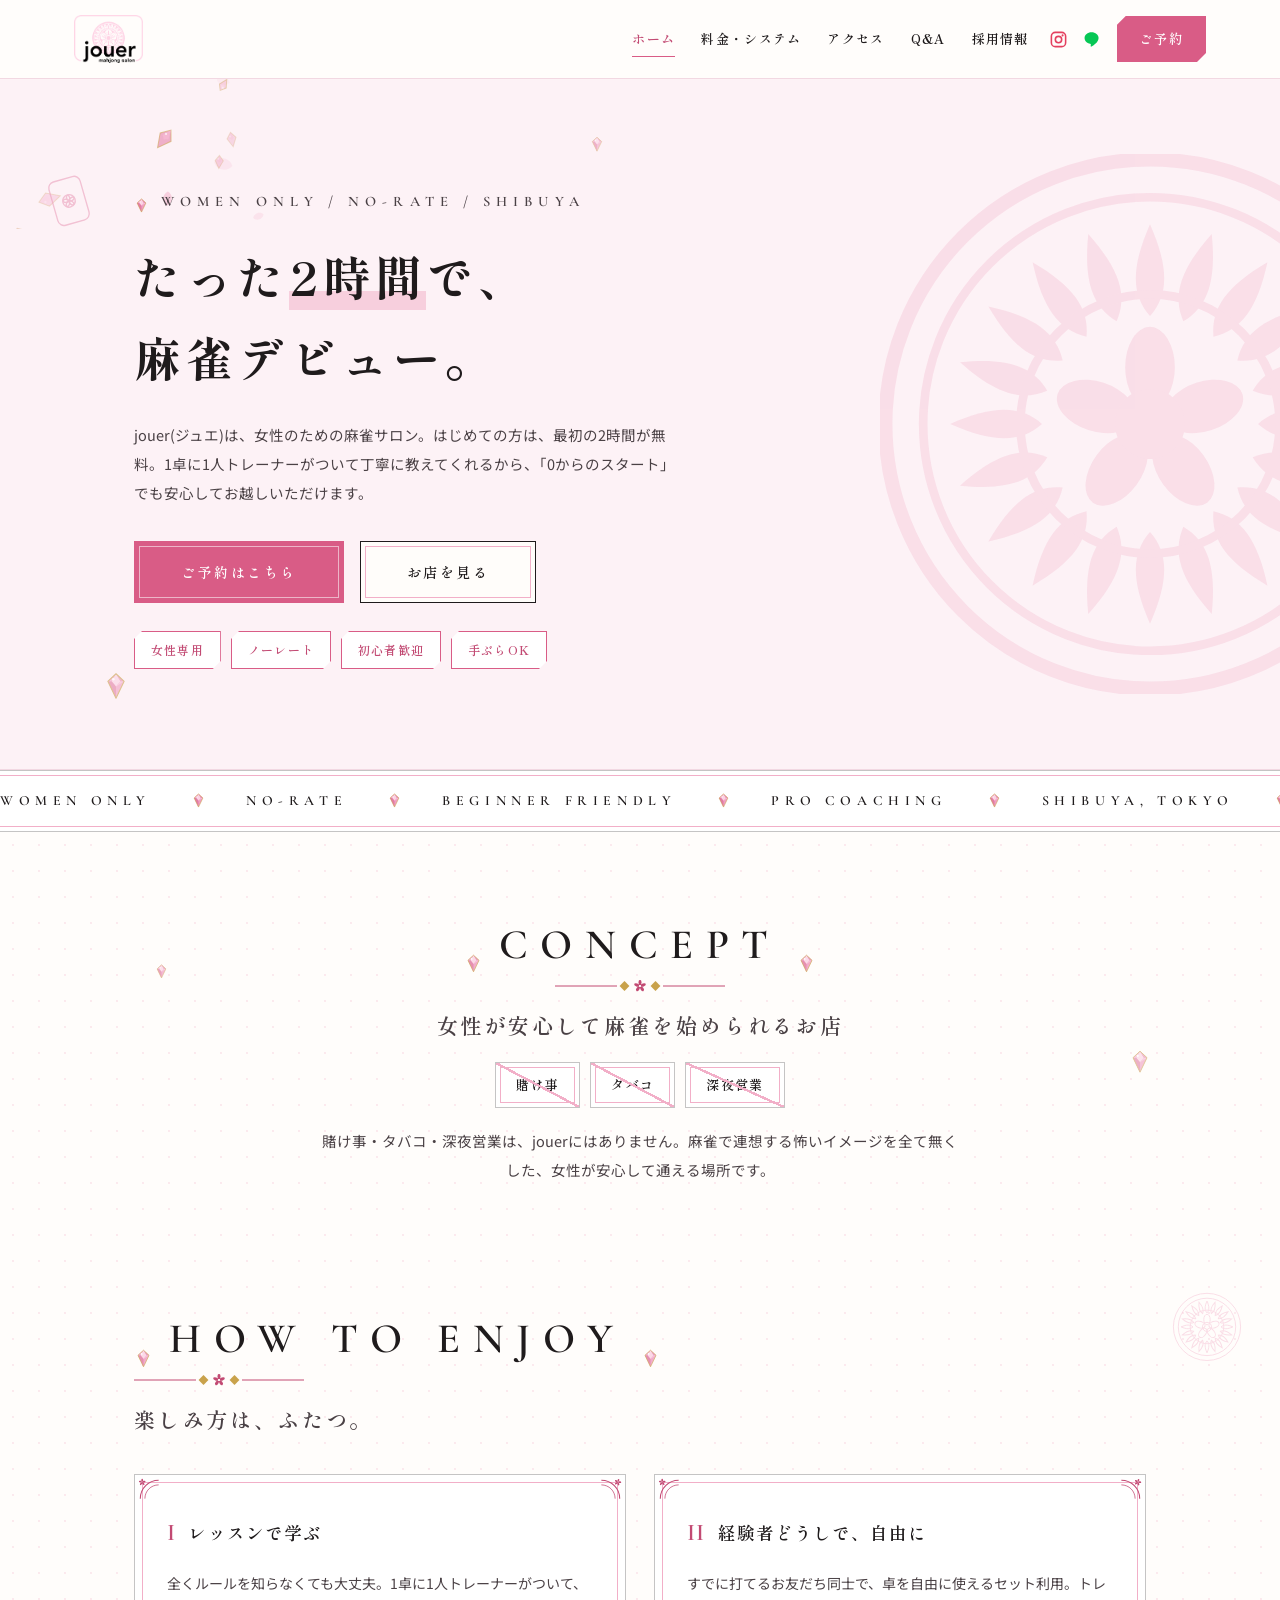
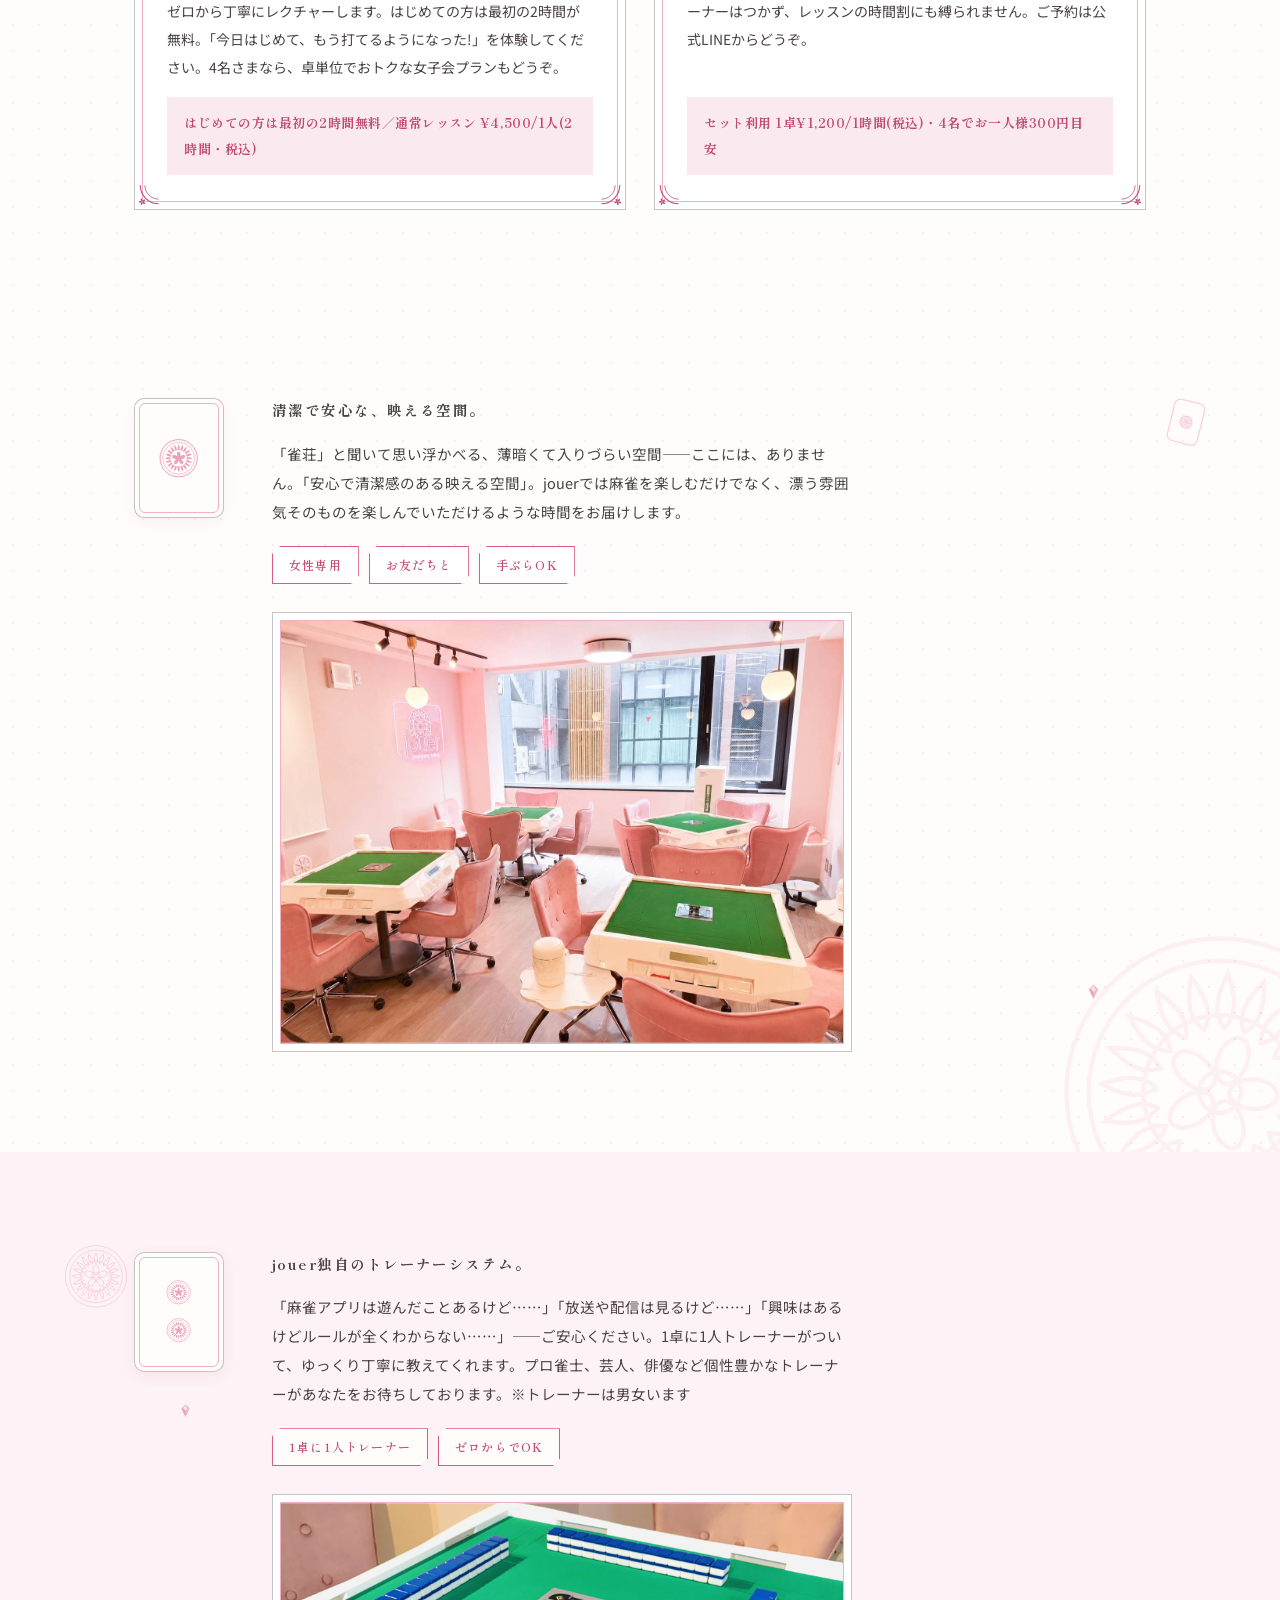
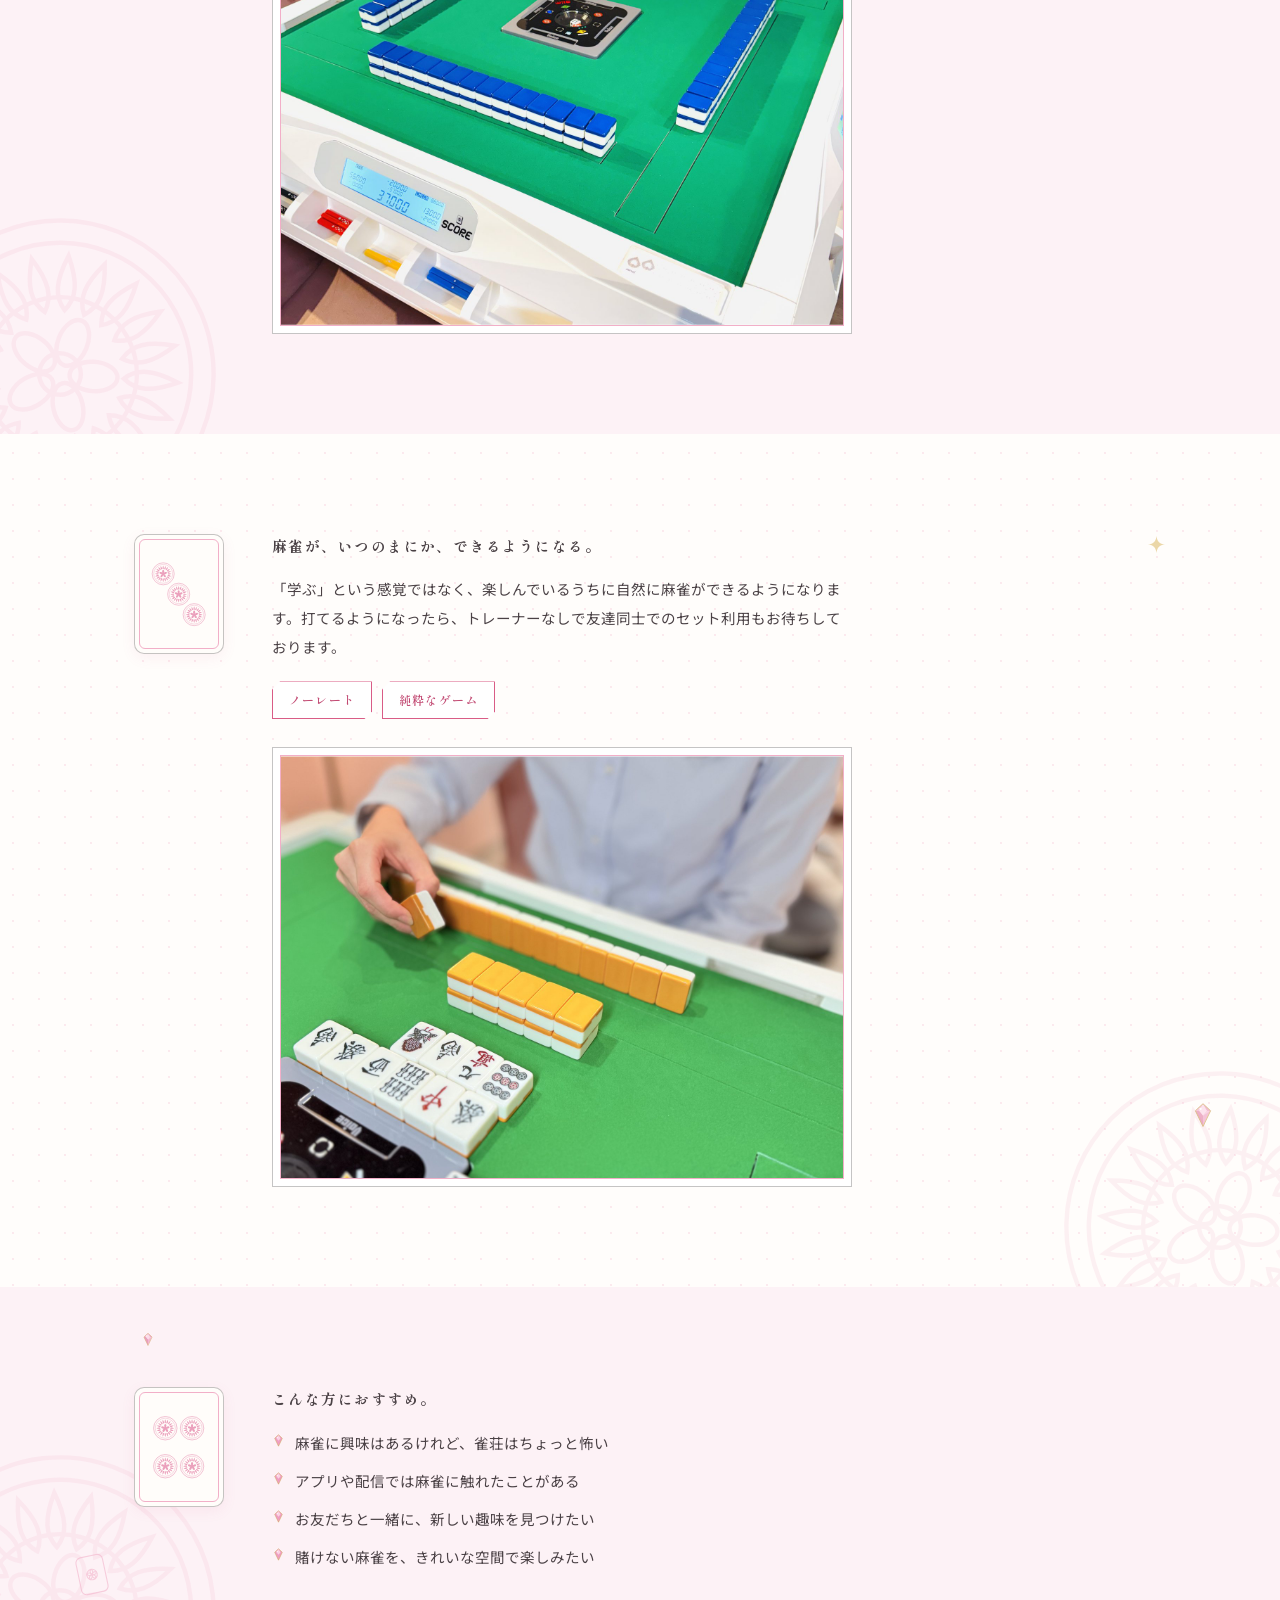
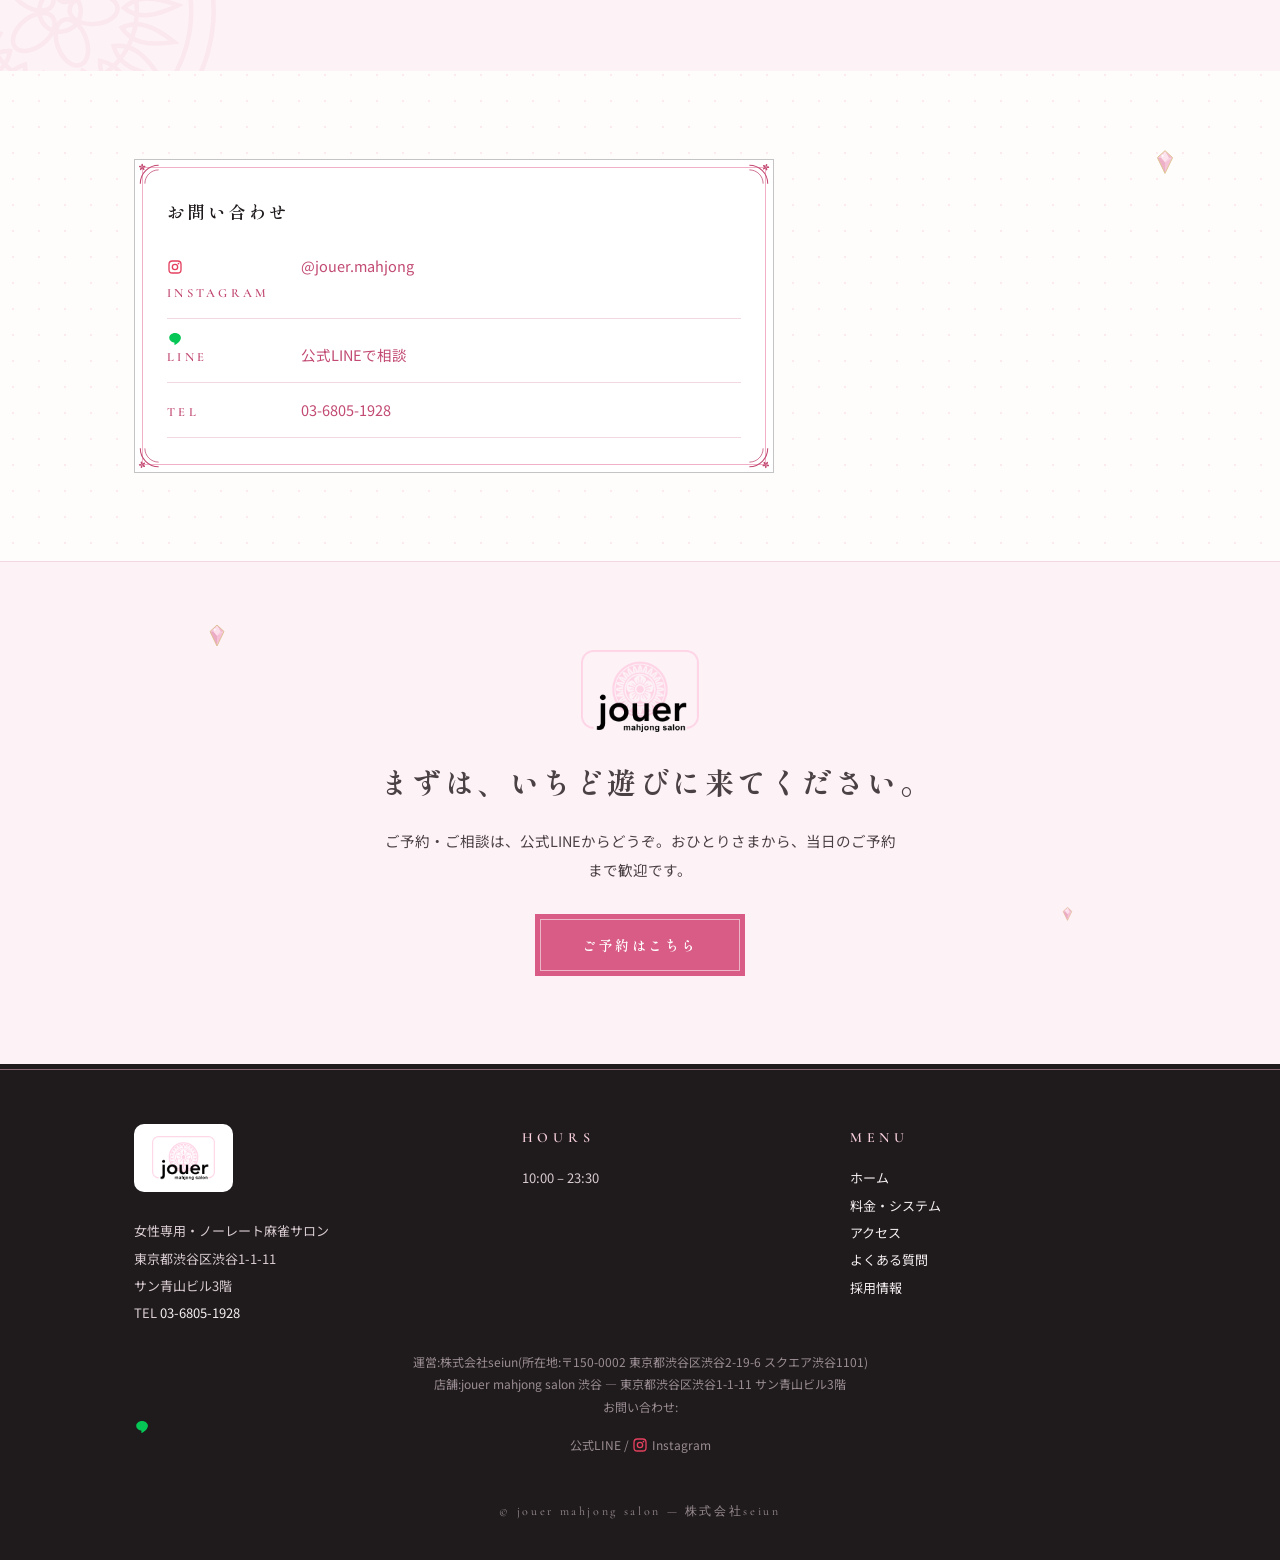
==== commit 20be116e: "Merge fix/v31-pricing-2026-10-end: 2026-10末料金改定の反映 Co-Authored-By: Claude Sonnet 5.5 <noreply@anthro" ====
--- a/index.html
+++ b/index.html
@@ -49,7 +49,7 @@
   <div class="wrap">
     <p class="hero-note"><span class="fl"><svg viewBox="0 0 24 24" xmlns="http://www.w3.org/2000/svg" aria-hidden="true"><polygon points="12,1.5 19,8 12,22.5 5,8" fill="#F09EC2"/><polygon points="12,1.5 15.8,8 12,12.5 8.2,8" fill="#FBD3E4"/><polygon points="5,8 8.2,8 12,12.5 12,22.5" fill="#E27DA4"/><polygon points="19,8 15.8,8 12,12.5" fill="#F7BAD4"/><polygon points="12,1.5 8.2,8 5,8" fill="#F4AACB"/><polygon points="12,1.5 15.8,8 19,8" fill="#E890B4"/><polygon points="12,1.5 19,8 12,22.5 5,8" fill="none" stroke="#C9A24B" stroke-width="0.9" stroke-linejoin="round"/><circle cx="9.7" cy="6.2" r="1.1" fill="#fff" opacity=".95"/></svg></span>WOMEN ONLY / NO-RATE / SHIBUYA</p>
     <h1><span class="ln"><span>たった<span class="u">2時間</span>で、</span></span><span class="ln"><span>麻雀デビュー。</span></span></h1>
-    <p>jouer(ジュエ)は、女性のための麻雀サロン。初回体験プランはお一人様1,000円(税込)。1卓に1人トレーナーがついて丁寧に教えてくれるから、「0からのスタート」でも安心してお越しいただけます。</p>
+    <p>jouer(ジュエ)は、女性のための麻雀サロン。はじめての方は、最初の2時間が無料。1卓に1人トレーナーがついて丁寧に教えてくれるから、「0からのスタート」でも安心してお越しいただけます。</p>
     <div class="hero-btns">
       <a class="btn btn-fill" href="reserve.html">ご予約はこちら</a>
       <a class="btn" href="#ch-1">お店を見る</a>
@@ -80,21 +80,17 @@
 <section class="rel">
   <span class="deco" style="top:10%;right:3%;width:70px;opacity:.4" aria-hidden="true"><span class="deco-in" style="--fd:11s"><svg viewBox="0 0 100 100" fill="none" stroke="#F2AFC8" stroke-width="1.4" xmlns="http://www.w3.org/2000/svg" aria-hidden="true"><circle cx="50" cy="50" r="48"/><circle cx="50" cy="50" r="41"/><path d="M50 13 C46.5 21 46.5 26 50 30 C53.5 26 53.5 21 50 13 Z" transform="rotate(0 50 50)"/><path d="M50 13 C46.5 21 46.5 26 50 30 C53.5 26 53.5 21 50 13 Z" transform="rotate(18 50 50)"/><path d="M50 13 C46.5 21 46.5 26 50 30 C53.5 26 53.5 21 50 13 Z" transform="rotate(36 50 50)"/><path d="M50 13 C46.5 21 46.5 26 50 30 C53.5 26 53.5 21 50 13 Z" transform="rotate(54 50 50)"/><path d="M50 13 C46.5 21 46.5 26 50 30 C53.5 26 53.5 21 50 13 Z" transform="rotate(72 50 50)"/><path d="M50 13 C46.5 21 46.5 26 50 30 C53.5 26 53.5 21 50 13 Z" transform="rotate(90 50 50)"/><path d="M50 13 C46.5 21 46.5 26 50 30 C53.5 26 53.5 21 50 13 Z" transform="rotate(108 50 50)"/><path d="M50 13 C46.5 21 46.5 26 50 30 C53.5 26 53.5 21 50 13 Z" transform="rotate(126 50 50)"/><path d="M50 13 C46.5 21 46.5 26 50 30 C53.5 26 53.5 21 50 13 Z" transform="rotate(144 50 50)"/><path d="M50 13 C46.5 21 46.5 26 50 30 C53.5 26 53.5 21 50 13 Z" transform="rotate(162 50 50)"/><path d="M50 13 C46.5 21 46.5 26 50 30 C53.5 26 53.5 21 50 13 Z" transform="rotate(180 50 50)"/><path d="M50 13 C46.5 21 46.5 26 50 30 C53.5 26 53.5 21 50 13 Z" transform="rotate(198 50 50)"/><path d="M50 13 C46.5 21 46.5 26 50 30 C53.5 26 53.5 21 50 13 Z" transform="rotate(216 50 50)"/><path d="M50 13 C46.5 21 46.5 26 50 30 C53.5 26 53.5 21 50 13 Z" transform="rotate(234 50 50)"/><path d="M50 13 C46.5 21 46.5 26 50 30 C53.5 26 53.5 21 50 13 Z" transform="rotate(252 50 50)"/><path d="M50 13 C46.5 21 46.5 26 50 30 C53.5 26 53.5 21 50 13 Z" transform="rotate(270 50 50)"/><path d="M50 13 C46.5 21 46.5 26 50 30 C53.5 26 53.5 21 50 13 Z" transform="rotate(288 50 50)"/><path d="M50 13 C46.5 21 46.5 26 50 30 C53.5 26 53.5 21 50 13 Z" transform="rotate(306 50 50)"/><path d="M50 13 C46.5 21 46.5 26 50 30 C53.5 26 53.5 21 50 13 Z" transform="rotate(324 50 50)"/><path d="M50 13 C46.5 21 46.5 26 50 30 C53.5 26 53.5 21 50 13 Z" transform="rotate(342 50 50)"/><circle cx="50" cy="50" r="24"/><ellipse cx="50" cy="39.5" rx="4.6" ry="7.5" transform="rotate(0 50 50)"/><ellipse cx="50" cy="39.5" rx="4.6" ry="7.5" transform="rotate(72 50 50)"/><ellipse cx="50" cy="39.5" rx="4.6" ry="7.5" transform="rotate(144 50 50)"/><ellipse cx="50" cy="39.5" rx="4.6" ry="7.5" transform="rotate(216 50 50)"/><ellipse cx="50" cy="39.5" rx="4.6" ry="7.5" transform="rotate(288 50 50)"/><circle cx="50" cy="50" r="6.5"/></svg></span></span>
   <div class="wrap">
-    <div class="sec-head" data-reveal><p class="sec-en"><span class="fl"><svg viewBox="0 0 24 24" xmlns="http://www.w3.org/2000/svg" aria-hidden="true"><polygon points="12,1.5 19,8 12,22.5 5,8" fill="#F09EC2"/><polygon points="12,1.5 15.8,8 12,12.5 8.2,8" fill="#FBD3E4"/><polygon points="5,8 8.2,8 12,12.5 12,22.5" fill="#E27DA4"/><polygon points="19,8 15.8,8 12,12.5" fill="#F7BAD4"/><polygon points="12,1.5 8.2,8 5,8" fill="#F4AACB"/><polygon points="12,1.5 15.8,8 19,8" fill="#E890B4"/><polygon points="12,1.5 19,8 12,22.5 5,8" fill="none" stroke="#C9A24B" stroke-width="0.9" stroke-linejoin="round"/><circle cx="9.7" cy="6.2" r="1.1" fill="#fff" opacity=".95"/></svg></span>HOW TO ENJOY<span class="fl"><svg viewBox="0 0 24 24" xmlns="http://www.w3.org/2000/svg" aria-hidden="true"><polygon points="12,1.5 19,8 12,22.5 5,8" fill="#F09EC2"/><polygon points="12,1.5 15.8,8 12,12.5 8.2,8" fill="#FBD3E4"/><polygon points="5,8 8.2,8 12,12.5 12,22.5" fill="#E27DA4"/><polygon points="19,8 15.8,8 12,12.5" fill="#F7BAD4"/><polygon points="12,1.5 8.2,8 5,8" fill="#F4AACB"/><polygon points="12,1.5 15.8,8 19,8" fill="#E890B4"/><polygon points="12,1.5 19,8 12,22.5 5,8" fill="none" stroke="#C9A24B" stroke-width="0.9" stroke-linejoin="round"/><circle cx="9.7" cy="6.2" r="1.1" fill="#fff" opacity=".95"/></svg></span></p><div class="sec-orn"><svg viewBox="0 0 170 12" fill="none" xmlns="http://www.w3.org/2000/svg" aria-hidden="true"><line x1="0" y1="6" x2="62" y2="6" stroke="#C24A73" stroke-width="1"/><rect x="66" y="2.5" width="7" height="7" transform="rotate(45 69.5 6)" fill="#C9A24B"/><ellipse cx="85" cy="2.6" rx="1.5" ry="2.7" transform="rotate(0 85 6)" fill="#C24A73"/><ellipse cx="85" cy="2.6" rx="1.5" ry="2.7" transform="rotate(72 85 6)" fill="#C24A73"/><ellipse cx="85" cy="2.6" rx="1.5" ry="2.7" transform="rotate(144 85 6)" fill="#C24A73"/><ellipse cx="85" cy="2.6" rx="1.5" ry="2.7" transform="rotate(216 85 6)" fill="#C24A73"/><ellipse cx="85" cy="2.6" rx="1.5" ry="2.7" transform="rotate(288 85 6)" fill="#C24A73"/><circle cx="85" cy="6" r="1.1" fill="#fff"/><rect x="97" y="2.5" width="7" height="7" transform="rotate(45 100.5 6)" fill="#C9A24B"/><line x1="108" y1="6" x2="170" y2="6" stroke="#C24A73" stroke-width="1"/></svg></div><h2>楽しみ方は、みっつ。</h2></div>
-    <div class="grid g3">
+    <div class="sec-head" data-reveal><p class="sec-en"><span class="fl"><svg viewBox="0 0 24 24" xmlns="http://www.w3.org/2000/svg" aria-hidden="true"><polygon points="12,1.5 19,8 12,22.5 5,8" fill="#F09EC2"/><polygon points="12,1.5 15.8,8 12,12.5 8.2,8" fill="#FBD3E4"/><polygon points="5,8 8.2,8 12,12.5 12,22.5" fill="#E27DA4"/><polygon points="19,8 15.8,8 12,12.5" fill="#F7BAD4"/><polygon points="12,1.5 8.2,8 5,8" fill="#F4AACB"/><polygon points="12,1.5 15.8,8 19,8" fill="#E890B4"/><polygon points="12,1.5 19,8 12,22.5 5,8" fill="none" stroke="#C9A24B" stroke-width="0.9" stroke-linejoin="round"/><circle cx="9.7" cy="6.2" r="1.1" fill="#fff" opacity=".95"/></svg></span>HOW TO ENJOY<span class="fl"><svg viewBox="0 0 24 24" xmlns="http://www.w3.org/2000/svg" aria-hidden="true"><polygon points="12,1.5 19,8 12,22.5 5,8" fill="#F09EC2"/><polygon points="12,1.5 15.8,8 12,12.5 8.2,8" fill="#FBD3E4"/><polygon points="5,8 8.2,8 12,12.5 12,22.5" fill="#E27DA4"/><polygon points="19,8 15.8,8 12,12.5" fill="#F7BAD4"/><polygon points="12,1.5 8.2,8 5,8" fill="#F4AACB"/><polygon points="12,1.5 15.8,8 19,8" fill="#E890B4"/><polygon points="12,1.5 19,8 12,22.5 5,8" fill="none" stroke="#C9A24B" stroke-width="0.9" stroke-linejoin="round"/><circle cx="9.7" cy="6.2" r="1.1" fill="#fff" opacity=".95"/></svg></span></p><div class="sec-orn"><svg viewBox="0 0 170 12" fill="none" xmlns="http://www.w3.org/2000/svg" aria-hidden="true"><line x1="0" y1="6" x2="62" y2="6" stroke="#C24A73" stroke-width="1"/><rect x="66" y="2.5" width="7" height="7" transform="rotate(45 69.5 6)" fill="#C9A24B"/><ellipse cx="85" cy="2.6" rx="1.5" ry="2.7" transform="rotate(0 85 6)" fill="#C24A73"/><ellipse cx="85" cy="2.6" rx="1.5" ry="2.7" transform="rotate(72 85 6)" fill="#C24A73"/><ellipse cx="85" cy="2.6" rx="1.5" ry="2.7" transform="rotate(144 85 6)" fill="#C24A73"/><ellipse cx="85" cy="2.6" rx="1.5" ry="2.7" transform="rotate(216 85 6)" fill="#C24A73"/><ellipse cx="85" cy="2.6" rx="1.5" ry="2.7" transform="rotate(288 85 6)" fill="#C24A73"/><circle cx="85" cy="6" r="1.1" fill="#fff"/><rect x="97" y="2.5" width="7" height="7" transform="rotate(45 100.5 6)" fill="#C9A24B"/><line x1="108" y1="6" x2="170" y2="6" stroke="#C24A73" stroke-width="1"/></svg></div><h2>楽しみ方は、ふたつ。</h2></div>
+    <div class="grid g2">
       <div class="frp " data-reveal="deal"><i class="cnr cnr1" aria-hidden="true"><svg viewBox="0 0 34 34" fill="none" xmlns="http://www.w3.org/2000/svg" aria-hidden="true"><path d="M3 27 C3 13.7 13.7 3 27 3" stroke="#C24A73" stroke-width="1.4"/><path d="M9 27 C9 17 17 9 27 9" stroke="#C24A73" stroke-width="1"/><ellipse cx="5.5" cy="2.9" rx="1.1" ry="1.9" transform="rotate(0 5.5 5.5)" fill="#C24A73"/><ellipse cx="5.5" cy="2.9" rx="1.1" ry="1.9" transform="rotate(72 5.5 5.5)" fill="#C24A73"/><ellipse cx="5.5" cy="2.9" rx="1.1" ry="1.9" transform="rotate(144 5.5 5.5)" fill="#C24A73"/><ellipse cx="5.5" cy="2.9" rx="1.1" ry="1.9" transform="rotate(216 5.5 5.5)" fill="#C24A73"/><ellipse cx="5.5" cy="2.9" rx="1.1" ry="1.9" transform="rotate(288 5.5 5.5)" fill="#C24A73"/><circle cx="5.5" cy="5.5" r=".9" fill="#C24A73"/></svg></i><i class="cnr cnr2" aria-hidden="true"><svg viewBox="0 0 34 34" fill="none" xmlns="http://www.w3.org/2000/svg" aria-hidden="true"><path d="M3 27 C3 13.7 13.7 3 27 3" stroke="#C24A73" stroke-width="1.4"/><path d="M9 27 C9 17 17 9 27 9" stroke="#C24A73" stroke-width="1"/><ellipse cx="5.5" cy="2.9" rx="1.1" ry="1.9" transform="rotate(0 5.5 5.5)" fill="#C24A73"/><ellipse cx="5.5" cy="2.9" rx="1.1" ry="1.9" transform="rotate(72 5.5 5.5)" fill="#C24A73"/><ellipse cx="5.5" cy="2.9" rx="1.1" ry="1.9" transform="rotate(144 5.5 5.5)" fill="#C24A73"/><ellipse cx="5.5" cy="2.9" rx="1.1" ry="1.9" transform="rotate(216 5.5 5.5)" fill="#C24A73"/><ellipse cx="5.5" cy="2.9" rx="1.1" ry="1.9" transform="rotate(288 5.5 5.5)" fill="#C24A73"/><circle cx="5.5" cy="5.5" r=".9" fill="#C24A73"/></svg></i><i class="cnr cnr3" aria-hidden="true"><svg viewBox="0 0 34 34" fill="none" xmlns="http://www.w3.org/2000/svg" aria-hidden="true"><path d="M3 27 C3 13.7 13.7 3 27 3" stroke="#C24A73" stroke-width="1.4"/><path d="M9 27 C9 17 17 9 27 9" stroke="#C24A73" stroke-width="1"/><ellipse cx="5.5" cy="2.9" rx="1.1" ry="1.9" transform="rotate(0 5.5 5.5)" fill="#C24A73"/><ellipse cx="5.5" cy="2.9" rx="1.1" ry="1.9" transform="rotate(72 5.5 5.5)" fill="#C24A73"/><ellipse cx="5.5" cy="2.9" rx="1.1" ry="1.9" transform="rotate(144 5.5 5.5)" fill="#C24A73"/><ellipse cx="5.5" cy="2.9" rx="1.1" ry="1.9" transform="rotate(216 5.5 5.5)" fill="#C24A73"/><ellipse cx="5.5" cy="2.9" rx="1.1" ry="1.9" transform="rotate(288 5.5 5.5)" fill="#C24A73"/><circle cx="5.5" cy="5.5" r=".9" fill="#C24A73"/></svg></i><i class="cnr cnr4" aria-hidden="true"><svg viewBox="0 0 34 34" fill="none" xmlns="http://www.w3.org/2000/svg" aria-hidden="true"><path d="M3 27 C3 13.7 13.7 3 27 3" stroke="#C24A73" stroke-width="1.4"/><path d="M9 27 C9 17 17 9 27 9" stroke="#C24A73" stroke-width="1"/><ellipse cx="5.5" cy="2.9" rx="1.1" ry="1.9" transform="rotate(0 5.5 5.5)" fill="#C24A73"/><ellipse cx="5.5" cy="2.9" rx="1.1" ry="1.9" transform="rotate(72 5.5 5.5)" fill="#C24A73"/><ellipse cx="5.5" cy="2.9" rx="1.1" ry="1.9" transform="rotate(144 5.5 5.5)" fill="#C24A73"/><ellipse cx="5.5" cy="2.9" rx="1.1" ry="1.9" transform="rotate(216 5.5 5.5)" fill="#C24A73"/><ellipse cx="5.5" cy="2.9" rx="1.1" ry="1.9" transform="rotate(288 5.5 5.5)" fill="#C24A73"/><circle cx="5.5" cy="5.5" r=".9" fill="#C24A73"/></svg></i><div class="style-card">
         <h3><span class="num">I</span>レッスンで学ぶ</h3>
-        <p>全くルールを知らなくても大丈夫。1卓に1人トレーナーがついて、ゼロから丁寧にレクチャーします。まずは1時間の初回体験から、「今日はじめて、もう打てるようになった!」を体験してください。</p>
-        <p class="pt">初回体験プラン ¥1,000/1人(1時間・税込)〜</p>
+        <p>全くルールを知らなくても大丈夫。1卓に1人トレーナーがついて、ゼロから丁寧にレクチャーします。はじめての方は最初の2時間が無料。「今日はじめて、もう打てるようになった!」を体験してください。4名さまなら、卓単位でおトクな女子会プランもどうぞ。</p>
+        <p class="pt">はじめての方は最初の2時間無料／通常レッスン ¥4,500/1人(2時間・税込)</p>
       </div></div>
       <div class="frp " data-reveal="deal"><i class="cnr cnr1" aria-hidden="true"><svg viewBox="0 0 34 34" fill="none" xmlns="http://www.w3.org/2000/svg" aria-hidden="true"><path d="M3 27 C3 13.7 13.7 3 27 3" stroke="#C24A73" stroke-width="1.4"/><path d="M9 27 C9 17 17 9 27 9" stroke="#C24A73" stroke-width="1"/><ellipse cx="5.5" cy="2.9" rx="1.1" ry="1.9" transform="rotate(0 5.5 5.5)" fill="#C24A73"/><ellipse cx="5.5" cy="2.9" rx="1.1" ry="1.9" transform="rotate(72 5.5 5.5)" fill="#C24A73"/><ellipse cx="5.5" cy="2.9" rx="1.1" ry="1.9" transform="rotate(144 5.5 5.5)" fill="#C24A73"/><ellipse cx="5.5" cy="2.9" rx="1.1" ry="1.9" transform="rotate(216 5.5 5.5)" fill="#C24A73"/><ellipse cx="5.5" cy="2.9" rx="1.1" ry="1.9" transform="rotate(288 5.5 5.5)" fill="#C24A73"/><circle cx="5.5" cy="5.5" r=".9" fill="#C24A73"/></svg></i><i class="cnr cnr2" aria-hidden="true"><svg viewBox="0 0 34 34" fill="none" xmlns="http://www.w3.org/2000/svg" aria-hidden="true"><path d="M3 27 C3 13.7 13.7 3 27 3" stroke="#C24A73" stroke-width="1.4"/><path d="M9 27 C9 17 17 9 27 9" stroke="#C24A73" stroke-width="1"/><ellipse cx="5.5" cy="2.9" rx="1.1" ry="1.9" transform="rotate(0 5.5 5.5)" fill="#C24A73"/><ellipse cx="5.5" cy="2.9" rx="1.1" ry="1.9" transform="rotate(72 5.5 5.5)" fill="#C24A73"/><ellipse cx="5.5" cy="2.9" rx="1.1" ry="1.9" transform="rotate(144 5.5 5.5)" fill="#C24A73"/><ellipse cx="5.5" cy="2.9" rx="1.1" ry="1.9" transform="rotate(216 5.5 5.5)" fill="#C24A73"/><ellipse cx="5.5" cy="2.9" rx="1.1" ry="1.9" transform="rotate(288 5.5 5.5)" fill="#C24A73"/><circle cx="5.5" cy="5.5" r=".9" fill="#C24A73"/></svg></i><i class="cnr cnr3" aria-hidden="true"><svg viewBox="0 0 34 34" fill="none" xmlns="http://www.w3.org/2000/svg" aria-hidden="true"><path d="M3 27 C3 13.7 13.7 3 27 3" stroke="#C24A73" stroke-width="1.4"/><path d="M9 27 C9 17 17 9 27 9" stroke="#C24A73" stroke-width="1"/><ellipse cx="5.5" cy="2.9" rx="1.1" ry="1.9" transform="rotate(0 5.5 5.5)" fill="#C24A73"/><ellipse cx="5.5" cy="2.9" rx="1.1" ry="1.9" transform="rotate(72 5.5 5.5)" fill="#C24A73"/><ellipse cx="5.5" cy="2.9" rx="1.1" ry="1.9" transform="rotate(144 5.5 5.5)" fill="#C24A73"/><ellipse cx="5.5" cy="2.9" rx="1.1" ry="1.9" transform="rotate(216 5.5 5.5)" fill="#C24A73"/><ellipse cx="5.5" cy="2.9" rx="1.1" ry="1.9" transform="rotate(288 5.5 5.5)" fill="#C24A73"/><circle cx="5.5" cy="5.5" r=".9" fill="#C24A73"/></svg></i><i class="cnr cnr4" aria-hidden="true"><svg viewBox="0 0 34 34" fill="none" xmlns="http://www.w3.org/2000/svg" aria-hidden="true"><path d="M3 27 C3 13.7 13.7 3 27 3" stroke="#C24A73" stroke-width="1.4"/><path d="M9 27 C9 17 17 9 27 9" stroke="#C24A73" stroke-width="1"/><ellipse cx="5.5" cy="2.9" rx="1.1" ry="1.9" transform="rotate(0 5.5 5.5)" fill="#C24A73"/><ellipse cx="5.5" cy="2.9" rx="1.1" ry="1.9" transform="rotate(72 5.5 5.5)" fill="#C24A73"/><ellipse cx="5.5" cy="2.9" rx="1.1" ry="1.9" transform="rotate(144 5.5 5.5)" fill="#C24A73"/><ellipse cx="5.5" cy="2.9" rx="1.1" ry="1.9" transform="rotate(216 5.5 5.5)" fill="#C24A73"/><ellipse cx="5.5" cy="2.9" rx="1.1" ry="1.9" transform="rotate(288 5.5 5.5)" fill="#C24A73"/><circle cx="5.5" cy="5.5" r=".9" fill="#C24A73"/></svg></i><div class="style-card">
-        <h3><span class="num">II</span>女子会プランでわいわい</h3>
-        <p>お友だちグループで卓を囲む貸卓プラン。トレーナーあり/なしが選べて、レベルが違うお友だち同士でも一緒に楽しめます。お会計は卓ごとにまとめてどうぞ。</p>
-        <p class="pt">女子会プラン 1卓¥1,200/1時間(税込)〜</p>
-      </div></div><div class="frp " data-reveal="deal"><i class="cnr cnr1" aria-hidden="true"><svg viewBox="0 0 34 34" fill="none" xmlns="http://www.w3.org/2000/svg" aria-hidden="true"><path d="M3 27 C3 13.7 13.7 3 27 3" stroke="#C24A73" stroke-width="1.4"/><path d="M9 27 C9 17 17 9 27 9" stroke="#C24A73" stroke-width="1"/><ellipse cx="5.5" cy="2.9" rx="1.1" ry="1.9" transform="rotate(0 5.5 5.5)" fill="#C24A73"/><ellipse cx="5.5" cy="2.9" rx="1.1" ry="1.9" transform="rotate(72 5.5 5.5)" fill="#C24A73"/><ellipse cx="5.5" cy="2.9" rx="1.1" ry="1.9" transform="rotate(144 5.5 5.5)" fill="#C24A73"/><ellipse cx="5.5" cy="2.9" rx="1.1" ry="1.9" transform="rotate(216 5.5 5.5)" fill="#C24A73"/><ellipse cx="5.5" cy="2.9" rx="1.1" ry="1.9" transform="rotate(288 5.5 5.5)" fill="#C24A73"/><circle cx="5.5" cy="5.5" r=".9" fill="#C24A73"/></svg></i><i class="cnr cnr2" aria-hidden="true"><svg viewBox="0 0 34 34" fill="none" xmlns="http://www.w3.org/2000/svg" aria-hidden="true"><path d="M3 27 C3 13.7 13.7 3 27 3" stroke="#C24A73" stroke-width="1.4"/><path d="M9 27 C9 17 17 9 27 9" stroke="#C24A73" stroke-width="1"/><ellipse cx="5.5" cy="2.9" rx="1.1" ry="1.9" transform="rotate(0 5.5 5.5)" fill="#C24A73"/><ellipse cx="5.5" cy="2.9" rx="1.1" ry="1.9" transform="rotate(72 5.5 5.5)" fill="#C24A73"/><ellipse cx="5.5" cy="2.9" rx="1.1" ry="1.9" transform="rotate(144 5.5 5.5)" fill="#C24A73"/><ellipse cx="5.5" cy="2.9" rx="1.1" ry="1.9" transform="rotate(216 5.5 5.5)" fill="#C24A73"/><ellipse cx="5.5" cy="2.9" rx="1.1" ry="1.9" transform="rotate(288 5.5 5.5)" fill="#C24A73"/><circle cx="5.5" cy="5.5" r=".9" fill="#C24A73"/></svg></i><i class="cnr cnr3" aria-hidden="true"><svg viewBox="0 0 34 34" fill="none" xmlns="http://www.w3.org/2000/svg" aria-hidden="true"><path d="M3 27 C3 13.7 13.7 3 27 3" stroke="#C24A73" stroke-width="1.4"/><path d="M9 27 C9 17 17 9 27 9" stroke="#C24A73" stroke-width="1"/><ellipse cx="5.5" cy="2.9" rx="1.1" ry="1.9" transform="rotate(0 5.5 5.5)" fill="#C24A73"/><ellipse cx="5.5" cy="2.9" rx="1.1" ry="1.9" transform="rotate(72 5.5 5.5)" fill="#C24A73"/><ellipse cx="5.5" cy="2.9" rx="1.1" ry="1.9" transform="rotate(144 5.5 5.5)" fill="#C24A73"/><ellipse cx="5.5" cy="2.9" rx="1.1" ry="1.9" transform="rotate(216 5.5 5.5)" fill="#C24A73"/><ellipse cx="5.5" cy="2.9" rx="1.1" ry="1.9" transform="rotate(288 5.5 5.5)" fill="#C24A73"/><circle cx="5.5" cy="5.5" r=".9" fill="#C24A73"/></svg></i><i class="cnr cnr4" aria-hidden="true"><svg viewBox="0 0 34 34" fill="none" xmlns="http://www.w3.org/2000/svg" aria-hidden="true"><path d="M3 27 C3 13.7 13.7 3 27 3" stroke="#C24A73" stroke-width="1.4"/><path d="M9 27 C9 17 17 9 27 9" stroke="#C24A73" stroke-width="1"/><ellipse cx="5.5" cy="2.9" rx="1.1" ry="1.9" transform="rotate(0 5.5 5.5)" fill="#C24A73"/><ellipse cx="5.5" cy="2.9" rx="1.1" ry="1.9" transform="rotate(72 5.5 5.5)" fill="#C24A73"/><ellipse cx="5.5" cy="2.9" rx="1.1" ry="1.9" transform="rotate(144 5.5 5.5)" fill="#C24A73"/><ellipse cx="5.5" cy="2.9" rx="1.1" ry="1.9" transform="rotate(216 5.5 5.5)" fill="#C24A73"/><ellipse cx="5.5" cy="2.9" rx="1.1" ry="1.9" transform="rotate(288 5.5 5.5)" fill="#C24A73"/><circle cx="5.5" cy="5.5" r=".9" fill="#C24A73"/></svg></i><div class="style-card">
-        <h3><span class="num">III</span>経験者どうしで、自由に</h3>
+        <h3><span class="num">II</span>経験者どうしで、自由に</h3>
         <p>すでに打てるお友だち同士で、卓を自由に使えるセット利用。トレーナーはつかず、レッスンの時間割にも縛られません。ご予約は公式LINEからどうぞ。</p>
-        <p class="pt">セット利用 1卓¥1,200/1時間(税込)・お一人様300円目安</p>
+        <p class="pt">セット利用 1卓¥1,200/1時間(税込)・4名でお一人様300円目安</p>
       </div></div>
     </div>
   </div>
@@ -167,6 +163,7 @@
         <!-- ▼▼ 編集OK:お問い合わせ先(確定したら差し替え) ▼▼ -->
                 <li><span class="cl"><svg class="sns-ico ig" viewBox="0 0 24 24" fill="none" stroke="currentColor" stroke-width="2" aria-hidden="true"><rect x="3" y="3" width="18" height="18" rx="5"/><circle cx="12" cy="12" r="4"/><circle cx="17.2" cy="6.8" r="1.3" fill="currentColor" stroke="none"/></svg>INSTAGRAM</span><a href="https://www.instagram.com/jouer.mahjong/" target="_blank" rel="noopener">@jouer.mahjong</a></li>
         <li><span class="cl"><svg class="sns-ico ln" viewBox="0 0 24 24" fill="currentColor" aria-hidden="true"><path d="M12 3.2C6.8 3.2 2.6 6.7 2.6 11c0 3.8 3.2 7 7.6 7.7.3.1.7.2.8.5.1.2.1.6.1.8l-.2 1.4c-.1.4-.3 1.6 1.4.9 1.7-.7 9.3-5.5 9.3-11.3 0-4.3-4.2-7.8-9.6-7.8z"/></svg>LINE</span><a href="https://lin.ee/qetP6h9" target="_blank" rel="noopener">公式LINEで相談</a></li>
+        <li><span class="cl">TEL</span><a href="tel:0368051928">03-6805-1928</a></li>
         <!-- ▲▲ 編集OK:お問い合わせ先 ▲▲ -->
       </ul></div>
   </div>
@@ -189,7 +186,7 @@
       <div>
         <span class="foot-logo"><img src="logo.png" alt="jouer mahjong salon"></span>
         <!-- ▼▼ 編集OK:住所 ▼▼ -->
-        <p style="margin-top:16px">女性専用・ノーレート麻雀サロン<br>東京都渋谷区渋谷1-1-11<br>サン青山ビル3階</p>
+        <p style="margin-top:16px">女性専用・ノーレート麻雀サロン<br>東京都渋谷区渋谷1-1-11<br>サン青山ビル3階<br>TEL <a href="tel:0368051928">03-6805-1928</a></p>
         <!-- ▲▲ 編集OK:住所 ▲▲ -->
       </div>
       <div>
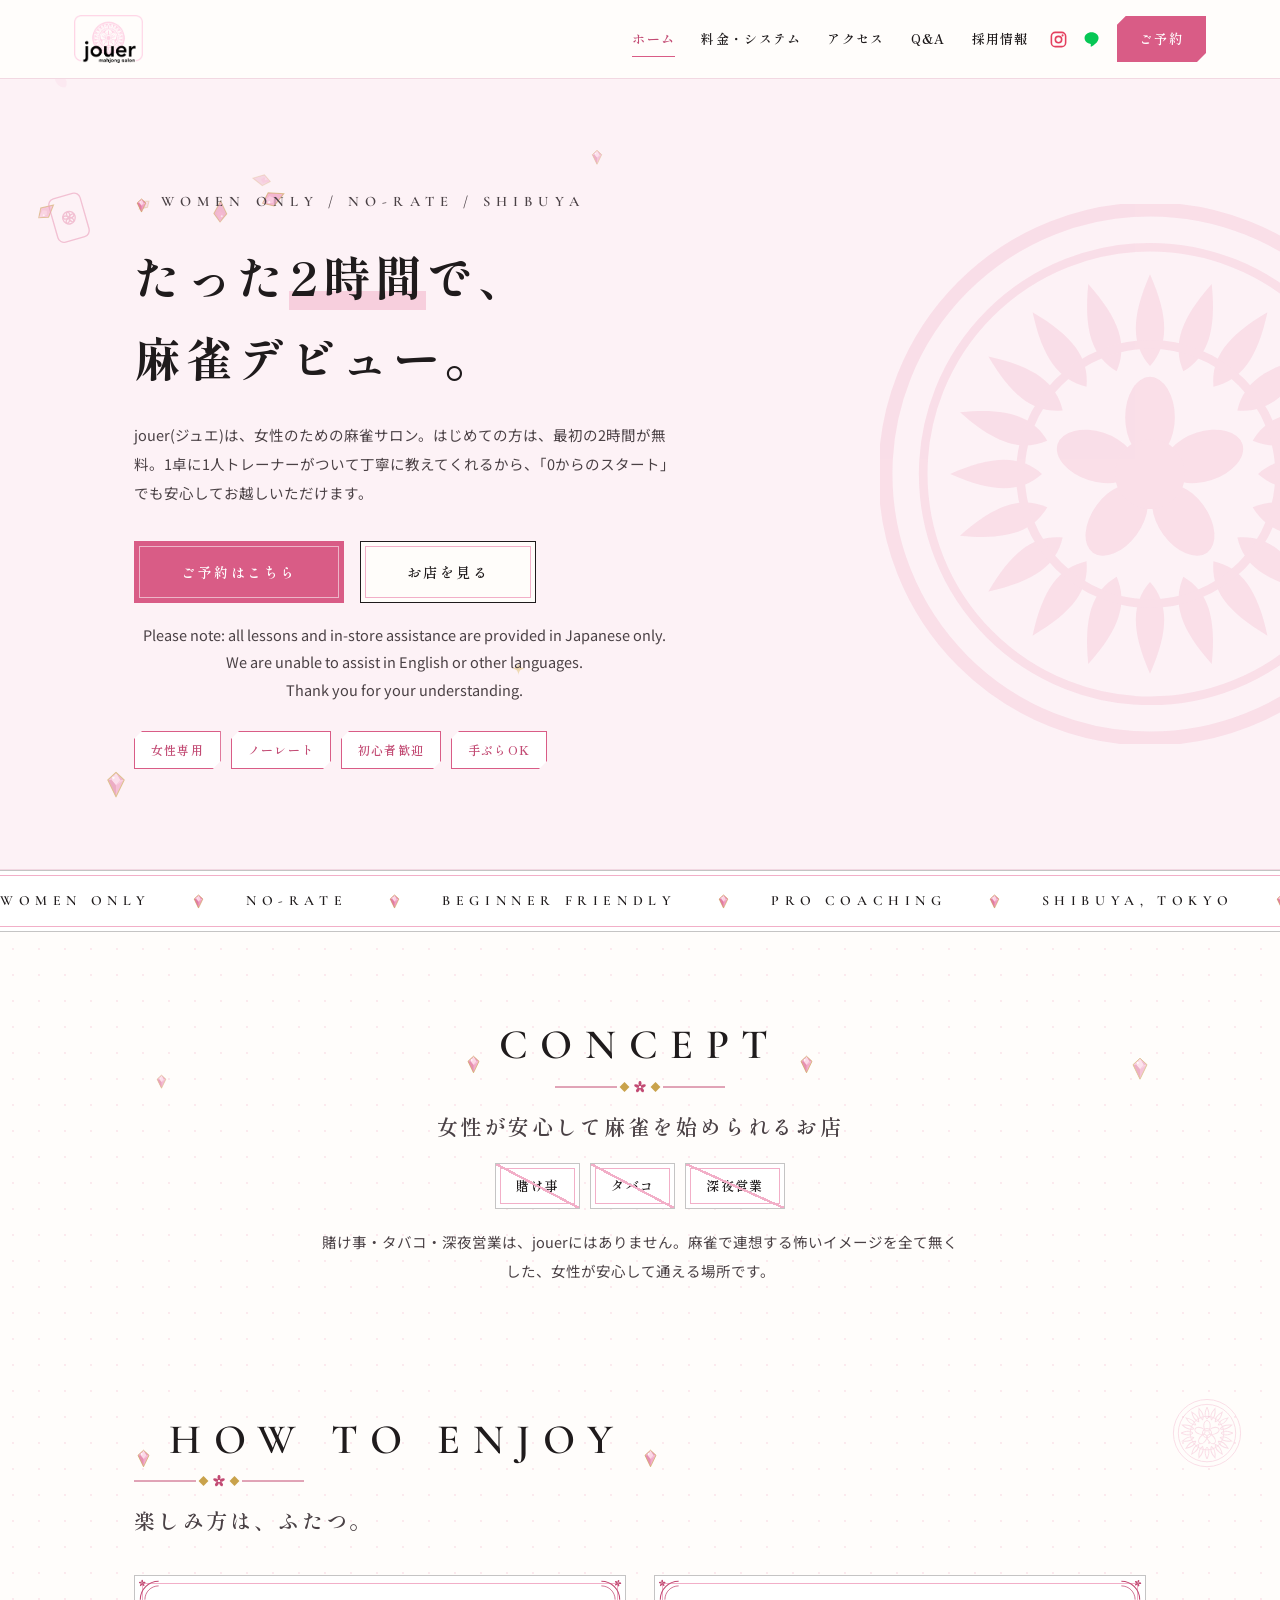
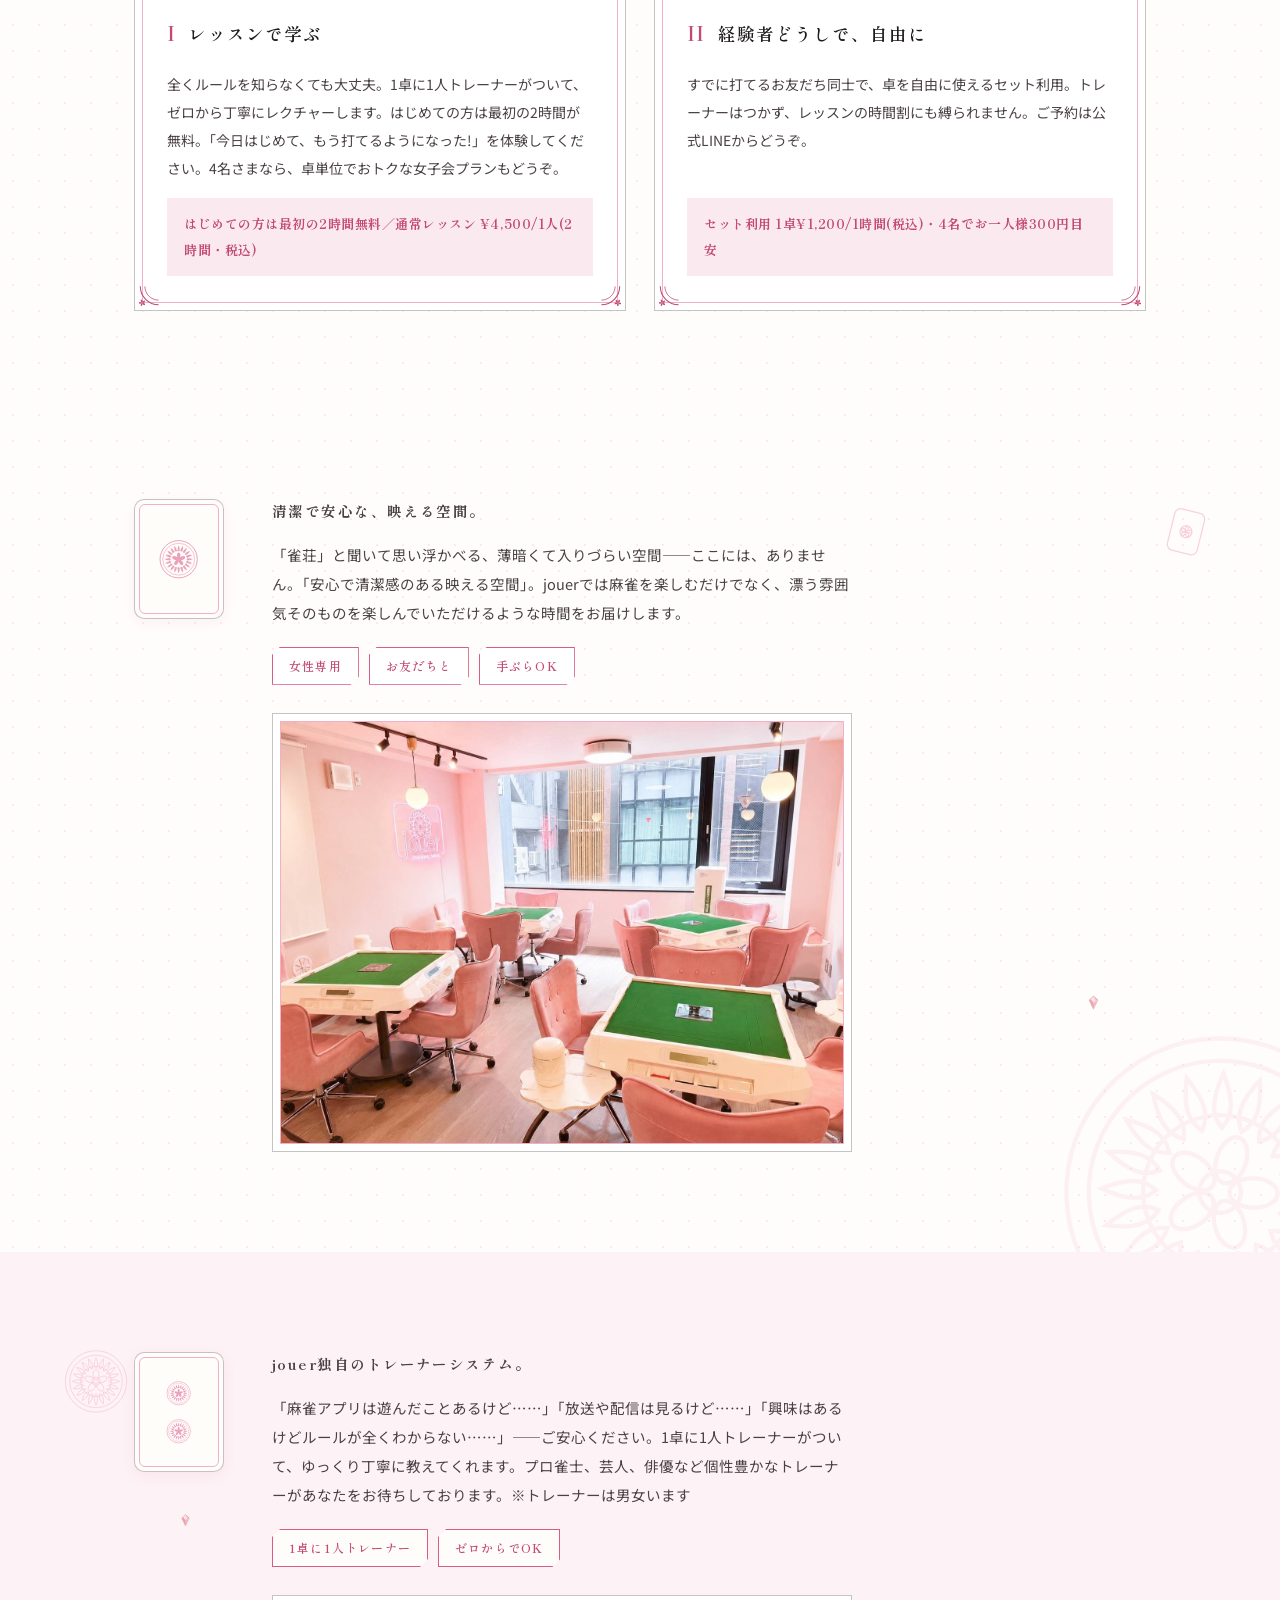
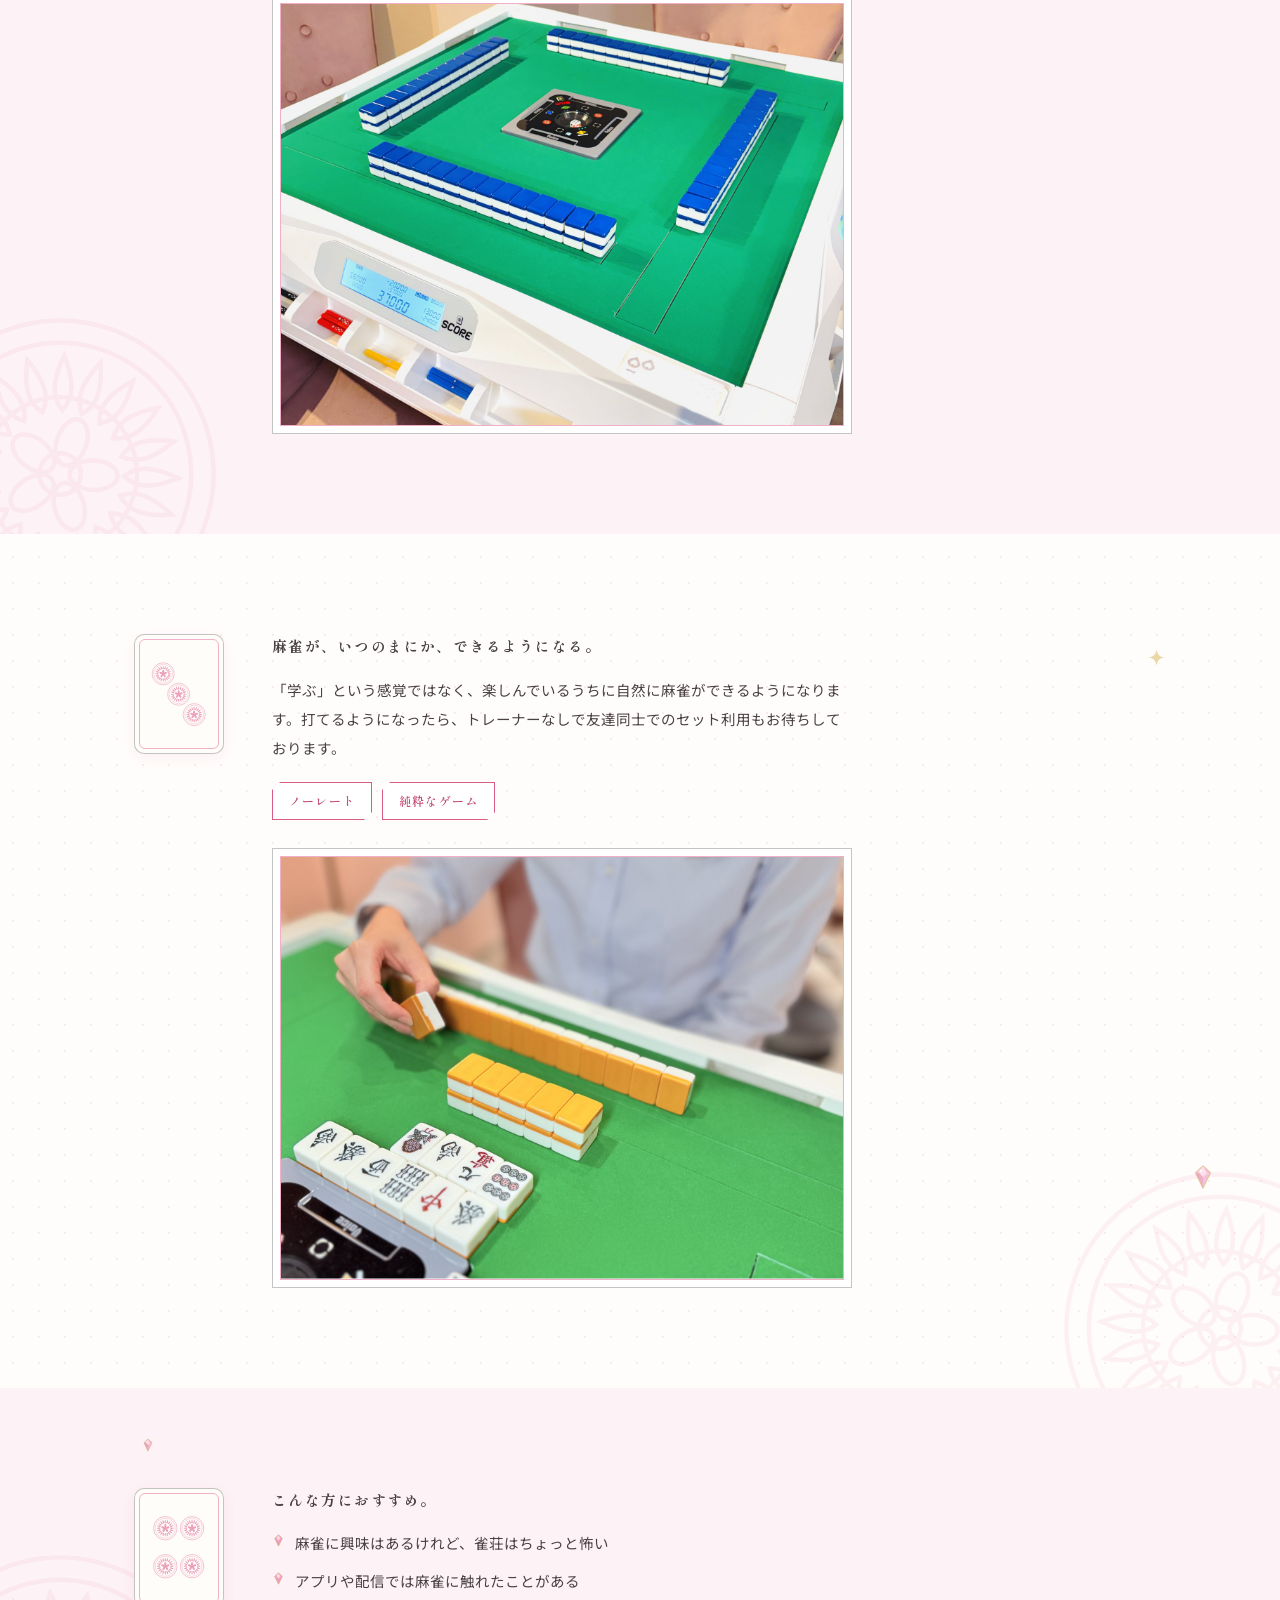
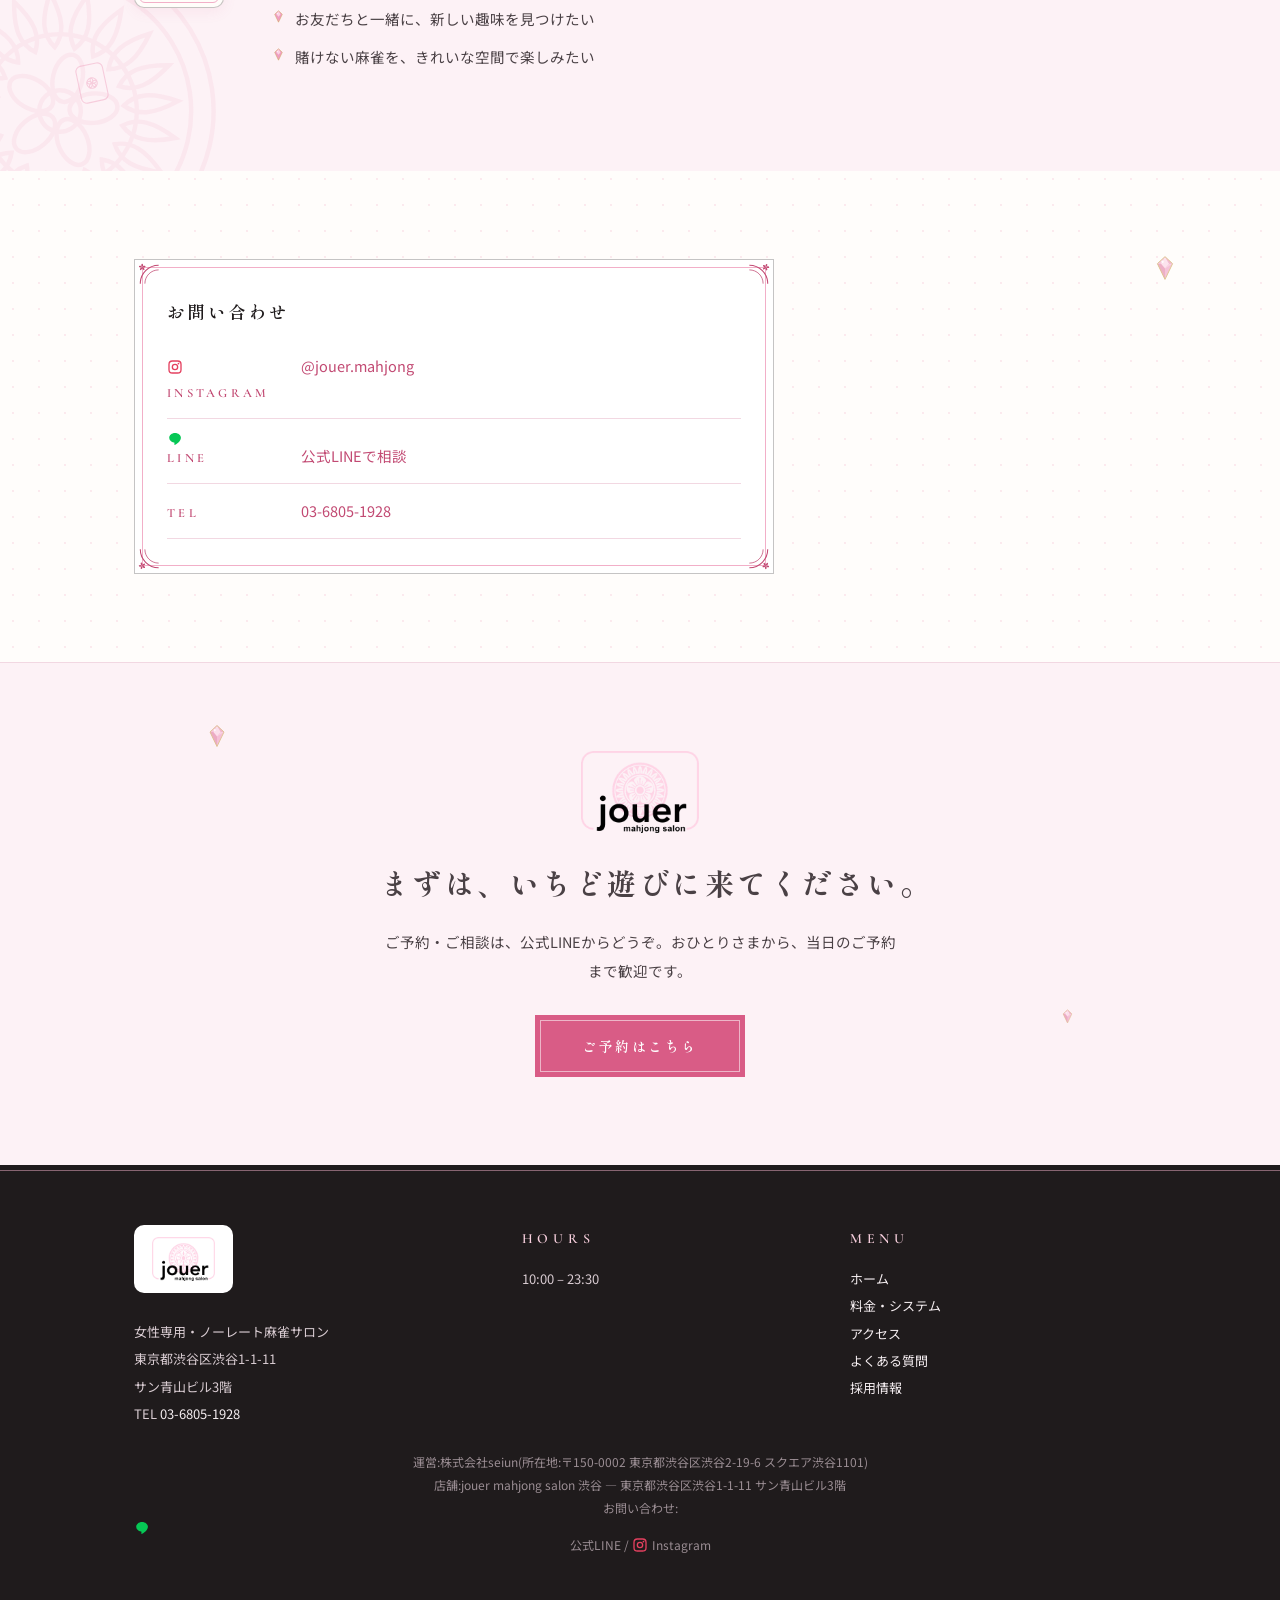
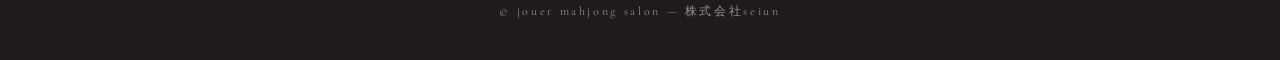
==== commit 4096ef56: "v31.1: 対応言語は日本語のみの案内(英文)をトップ・予約・FAQに追加 Co-Authored-By: Claude Sonnet 5.5 <noreply@anthropic.com>" ====
--- a/index.html
+++ b/index.html
@@ -54,6 +54,7 @@
       <a class="btn btn-fill" href="reserve.html">ご予約はこちら</a>
       <a class="btn" href="#ch-1">お店を見る</a>
     </div>
+    <p class="ask-note lang-note" lang="en" style="text-align:center;margin-top:18px">Please note: all lessons and in-store assistance are provided in Japanese only.<br>We are unable to assist in English or other languages.<br>Thank you for your understanding.</p>
     <div class="hero-tags">
       <span>女性専用</span><span>ノーレート</span><span>初心者歓迎</span><span>手ぶらOK</span>
     </div>
